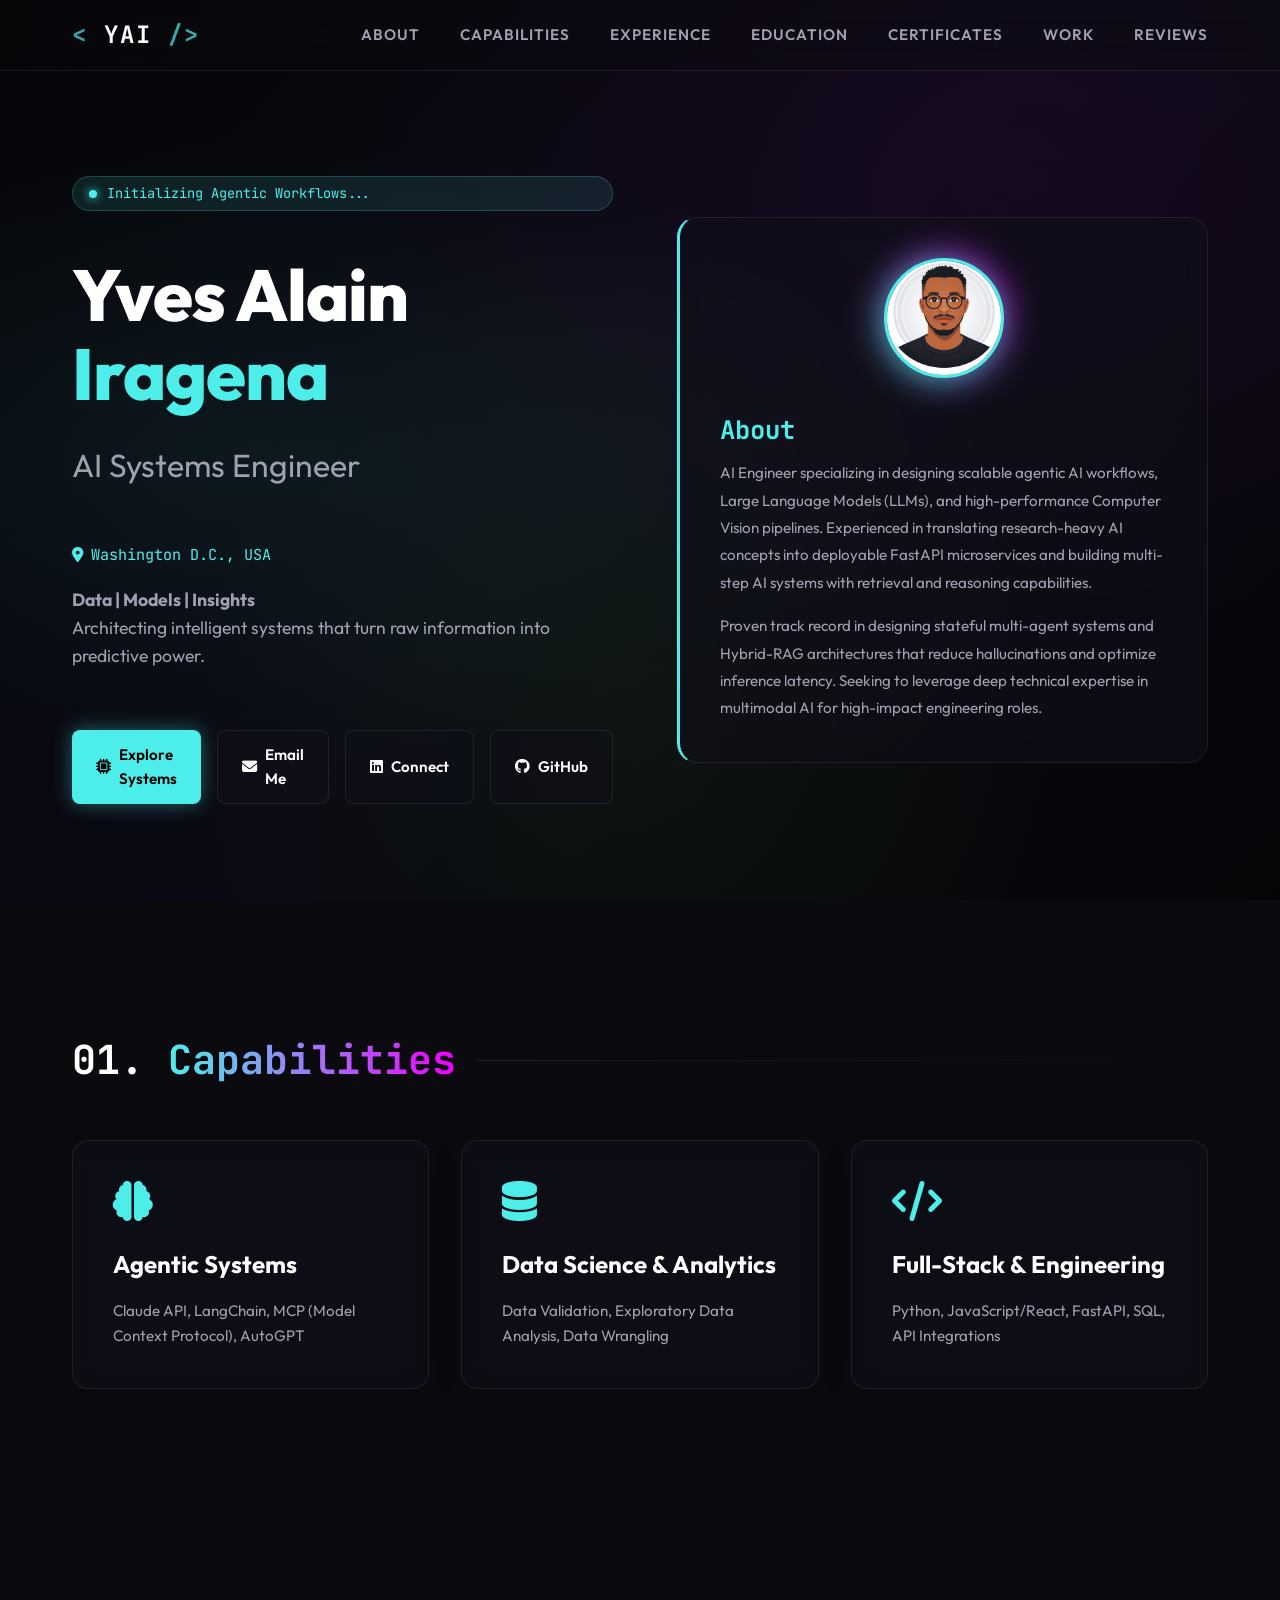
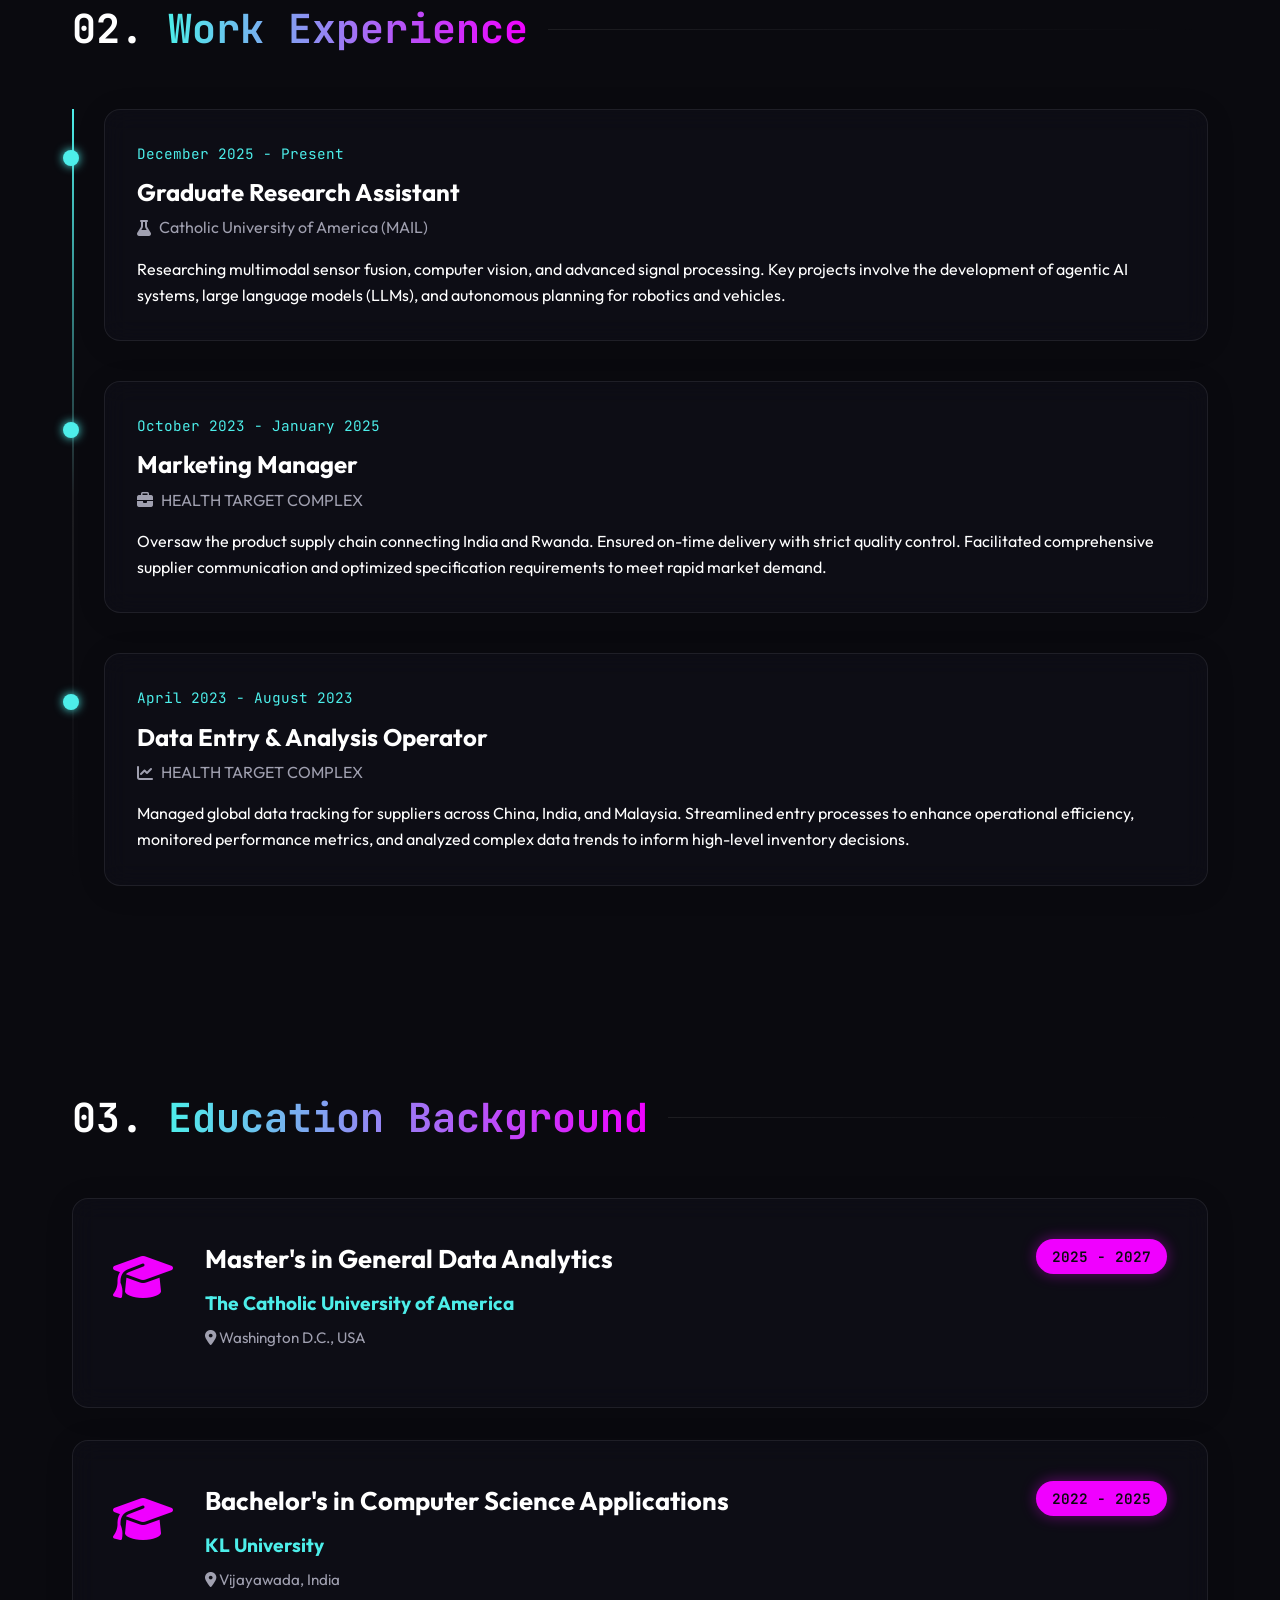
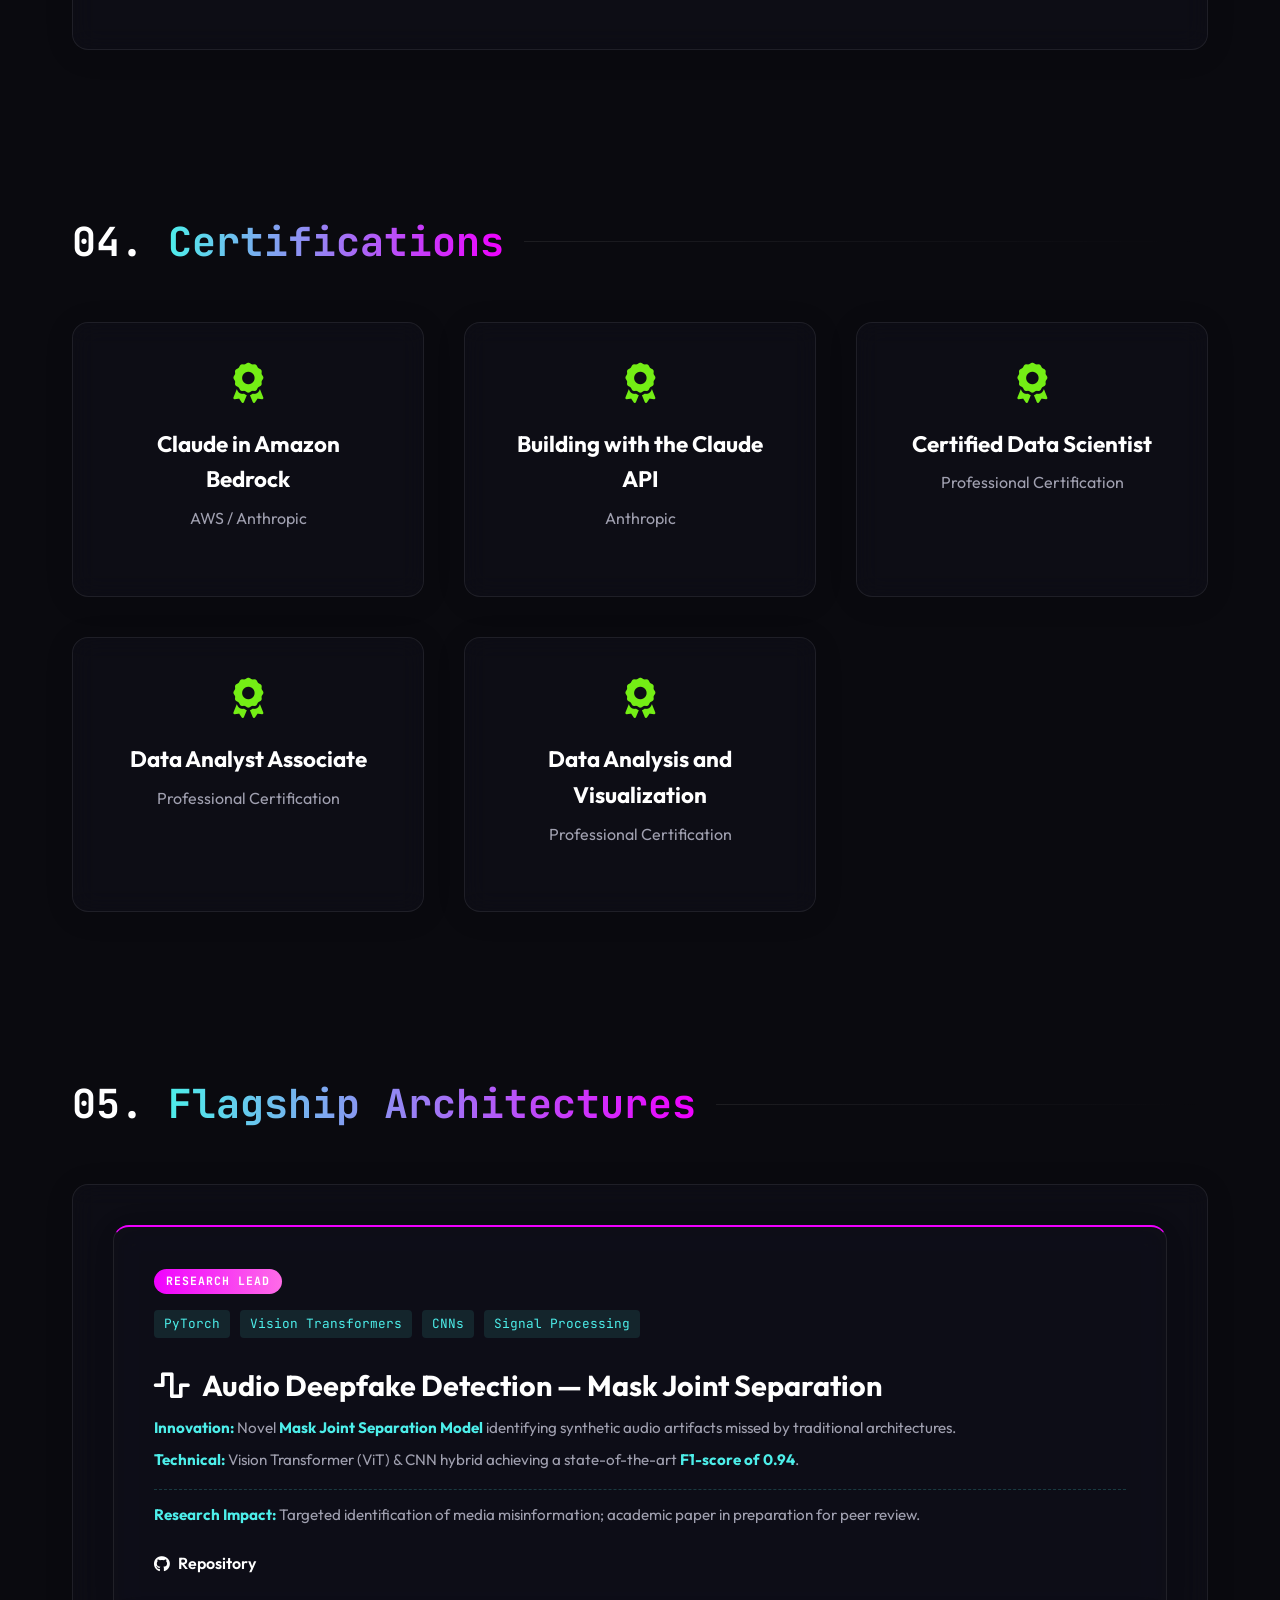
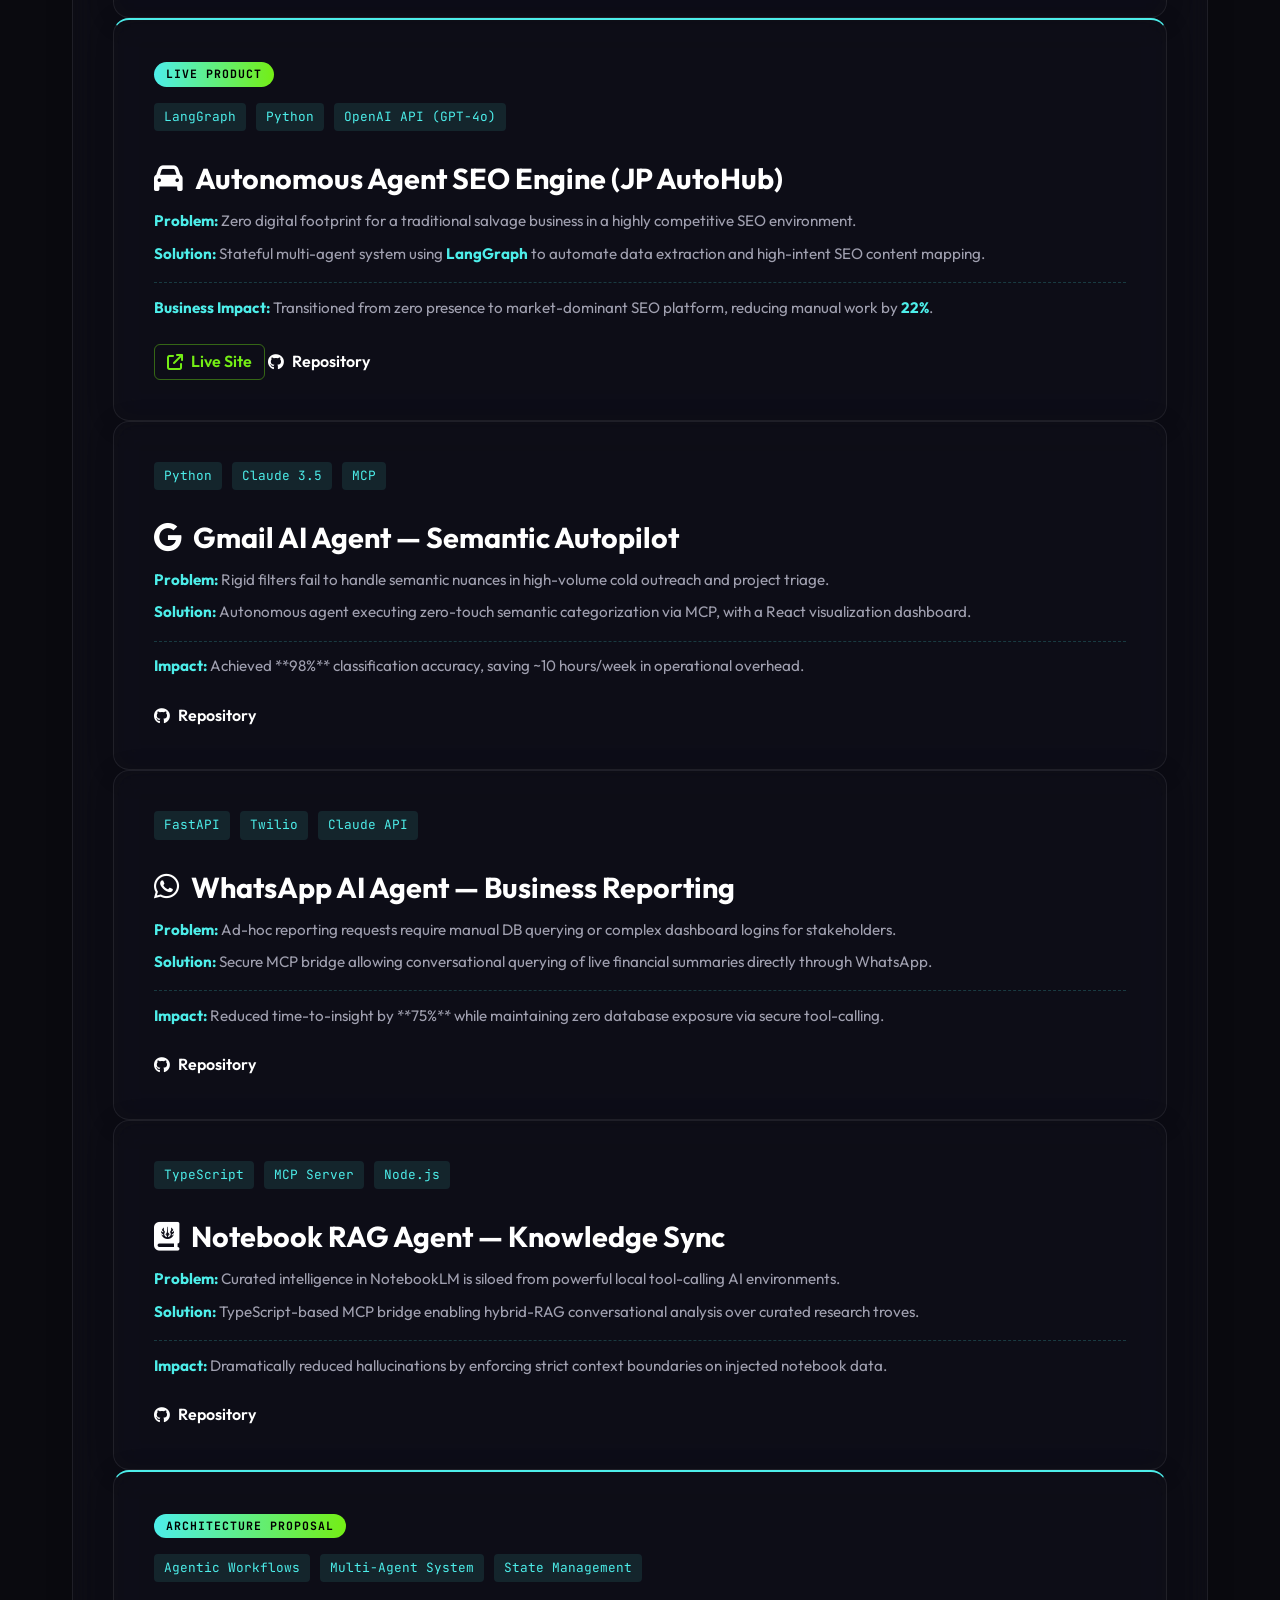
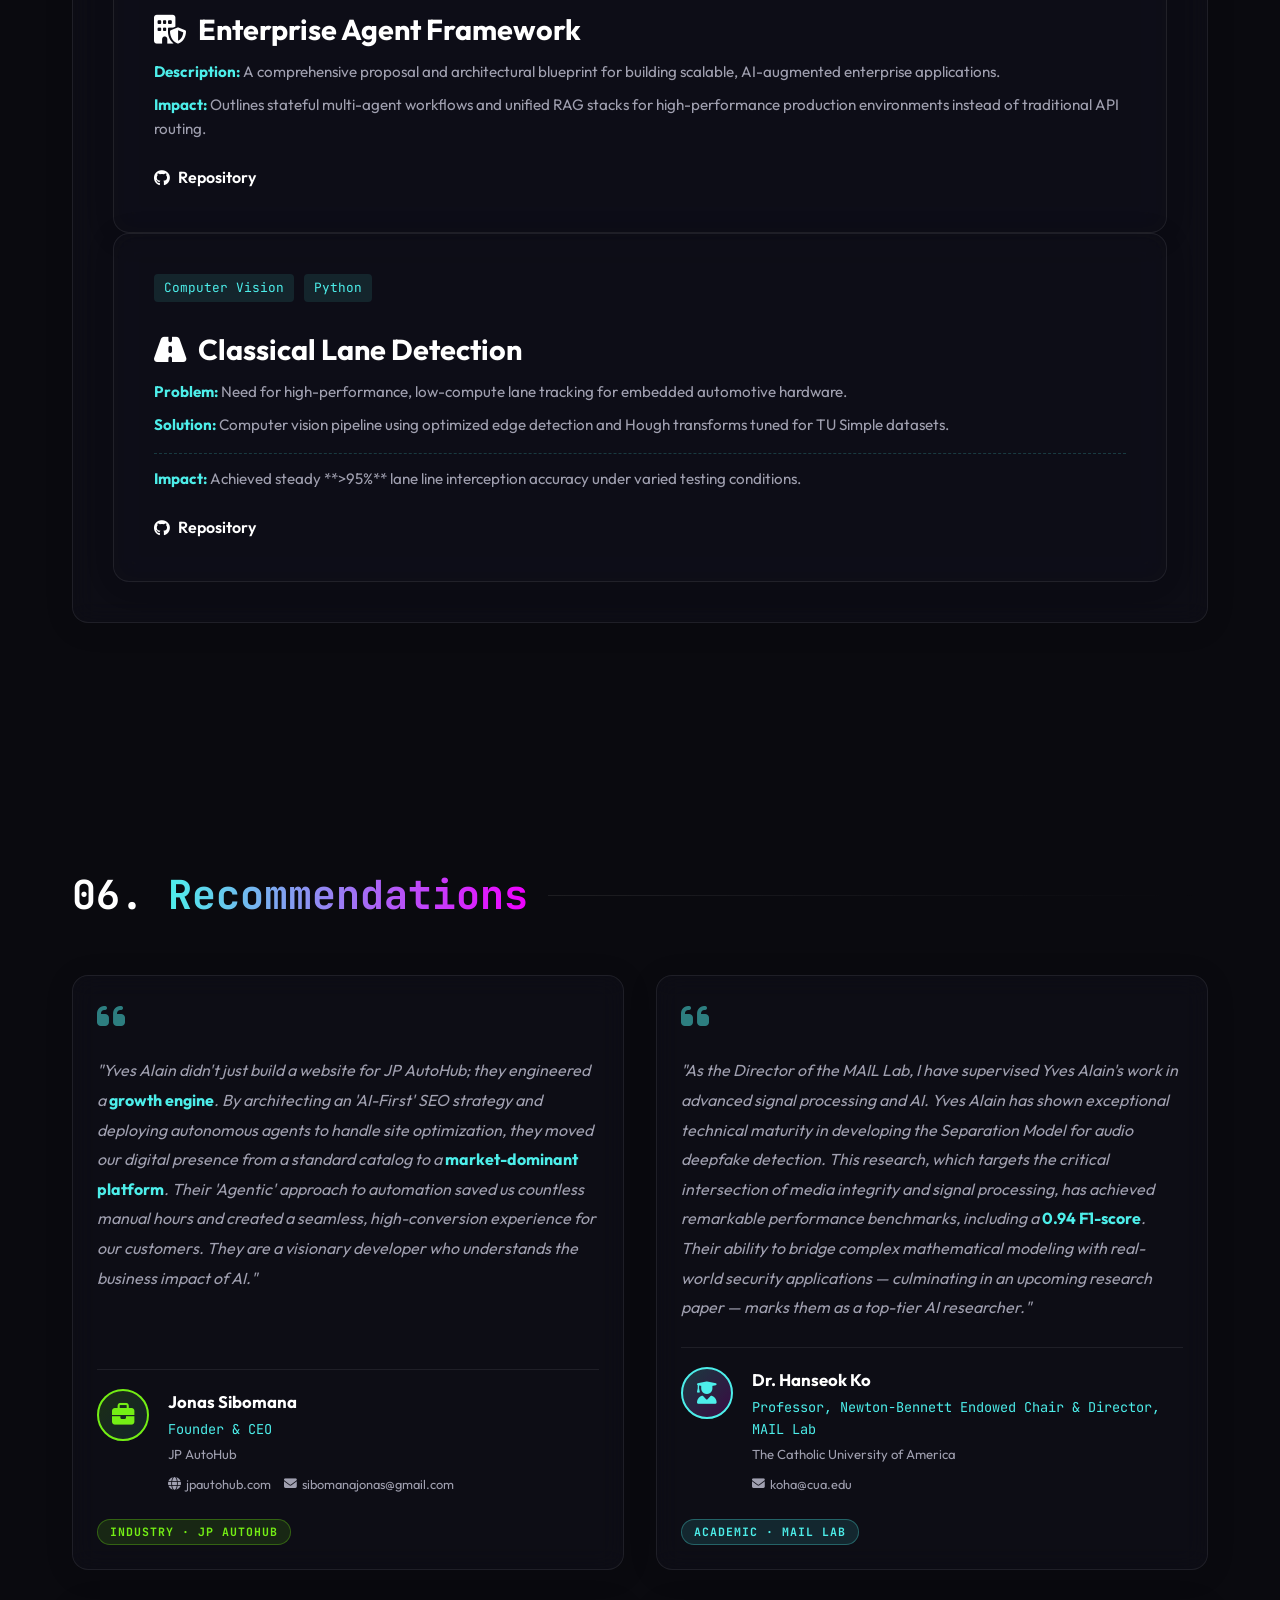
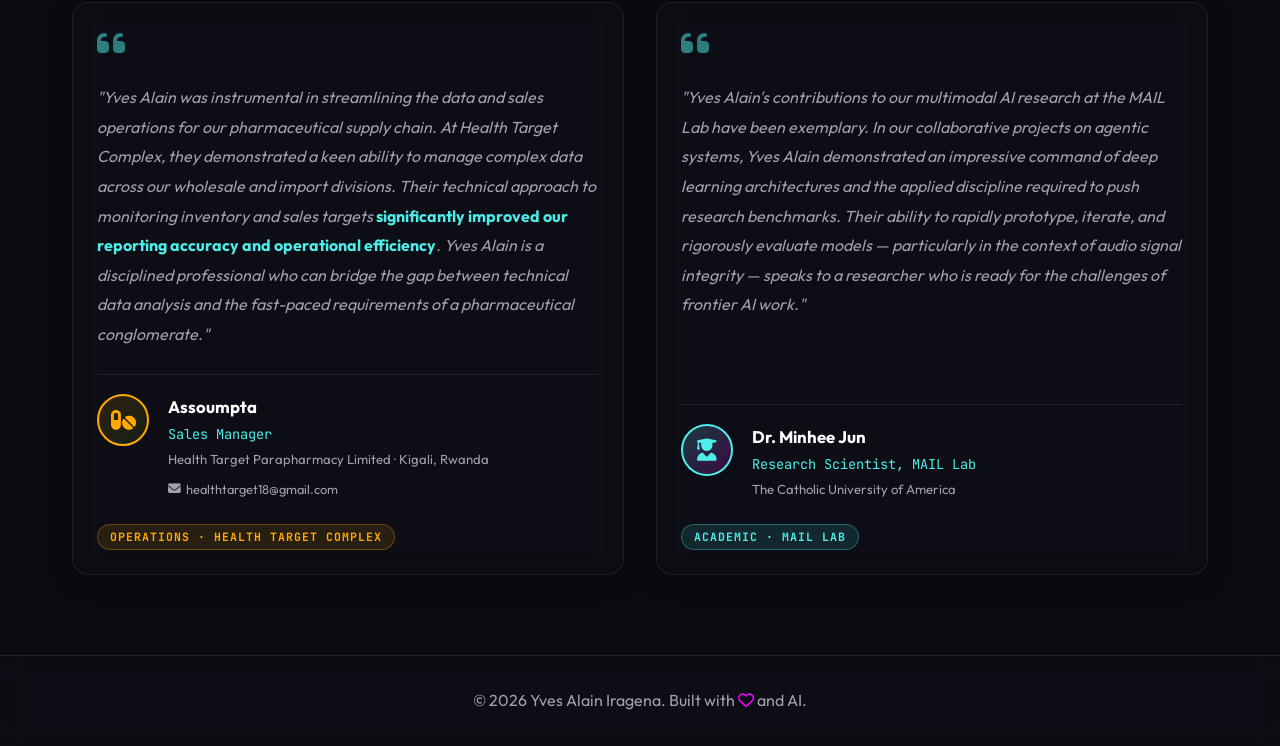
==== index.html @ 8cd3ca7f "fix: resolve recommendation height clip & update enterprise agent framework proposal" ====
<!DOCTYPE html>
<html lang="en">
<head>
    <meta charset="UTF-8">
    <meta name="viewport" content="width=device-width, initial-scale=1.0">
    <meta name="description" content="Yves Alain Iragena - AI Engineer building Agentic AI workflows.">
    <title>Yves Alain Iragena | Agentic AI Engineer</title>
    
    <!-- Performance / Preload -->
    <link rel="preload" href="style.css" as="style">
    
    <!-- Google Fonts -->
    <link rel="preconnect" href="https://fonts.googleapis.com">
    <link rel="preconnect" href="https://fonts.gstatic.com" crossorigin>
    <link href="https://fonts.googleapis.com/css2?family=Outfit:wght@300;400;600;800&family=JetBrains+Mono:wght@400;700&display=swap" rel="stylesheet" />
    
    <!-- Font Awesome -->
    <link rel="preload" href="https://cdnjs.cloudflare.com/ajax/libs/font-awesome/6.4.0/css/all.min.css" as="style" onload="this.onload=null;this.rel='stylesheet'">
    <noscript><link rel="stylesheet" href="https://cdnjs.cloudflare.com/ajax/libs/font-awesome/6.4.0/css/all.min.css"></noscript>
    <link rel="stylesheet" href="https://cdnjs.cloudflare.com/ajax/libs/font-awesome/6.4.0/css/all.min.css">
    
    <link rel="stylesheet" href="style.css">
</head>
<body>

    <!-- Navigation -->
    <nav class="glass-nav">
        <div class="nav-content">
            <div class="logo">
                <span class="logo-tag">&lt;</span>
                <span class="logo-text">YAI</span>
                <span class="logo-tag">/&gt;</span>
            </div>
            <ul class="nav-links">
                <li><a href="#about">About</a></li>
                <li><a href="#skills">Capabilities</a></li>
                <li><a href="#experience">Experience</a></li>
                <li><a href="#education">Education</a></li>
                <li><a href="#certificates">Certificates</a></li>
                <li><a href="#projects">Work</a></li>
                <li><a href="#recommendations">Reviews</a></li>
            </ul>
        </div>
    </nav>

    <!-- Main ContentWrapper -->
    <main class="content-wrapper">
        
        <!-- Hero Section (Two-Column Layout) -->
        <section class="hero" id="home">
            <!-- LEFT: Identity + CTAs -->
            <div class="hero-content">
                <div class="status-badge">
                    <span class="pulse"></span>
                    Initializing Agentic Workflows...
                </div>

                <h1 class="hero-title">Yves Alain <span>Iragena</span></h1>
                <h2 class="hero-subtitle">AI Systems Engineer</h2>
                <span class="profile-location"><i class="fa-solid fa-location-dot"></i> Washington D.C., USA</span>

                <p class="hero-description">
                    <strong>Data | Models | Insights</strong><br>
                    Architecting intelligent systems that turn raw information into predictive power.
                </p>
                <div class="cta-group">
                    <a href="#projects" class="btn primary-btn" aria-label="Explore Projects">
                        <i class="fa-solid fa-microchip"></i> Explore Systems
                    </a>
                    <a href="mailto:yvesalainiragena@gmail.com" class="btn secondary-btn" aria-label="Email Me">
                        <i class="fa-solid fa-envelope"></i> Email Me
                    </a>
                    <a href="https://www.linkedin.com/in/yves-alain-iragena-91b44b391" target="_blank" class="btn secondary-btn" aria-label="LinkedIn Profile">
                        <i class="fa-brands fa-linkedin"></i> Connect
                    </a>
                    <a href="https://github.com/Alan-911" target="_blank" class="btn secondary-btn" aria-label="GitHub Profile">
                        <i class="fa-brands fa-github"></i> GitHub
                    </a>
                </div>
            </div>

            <!-- RIGHT: Avatar + About Bio -->
            <div class="hero-right" id="about">
                <div class="avatar-container">
                    <img src="avatar.png" alt="Yves Alain Iragena" class="profile-avatar">
                    <div class="avatar-glow"></div>
                </div>

                <div class="hero-about">
                    <h3 class="hero-about-title">About</h3>
                    <p>
                        AI Engineer specializing in designing scalable agentic AI workflows, Large Language Models (LLMs), and high-performance Computer Vision pipelines. Experienced in translating research-heavy AI concepts into deployable FastAPI microservices and building multi-step AI systems with retrieval and reasoning capabilities.
                    </p>
                    <p>
                        Proven track record in designing stateful multi-agent systems and Hybrid-RAG architectures that reduce hallucinations and optimize inference latency. Seeking to leverage deep technical expertise in multimodal AI for high-impact engineering roles.
                    </p>
                </div>
            </div>
        </section>

        <!-- Core Tech Stack -->
        <section class="skills-section" id="skills">
            <div class="section-header">
                <h2>01. <span class="gradient-text">Capabilities</span></h2>
                <div class="header-line"></div>
            </div>
            
            <div class="skills-grid">
                <div class="skill-card glass-panel">
                    <i class="fa-solid fa-brain"></i>
                    <h3>Agentic Systems</h3>
                    <p>Claude API, LangChain, MCP (Model Context Protocol), AutoGPT</p>
                </div>
                <div class="skill-card glass-panel">
                    <i class="fa-solid fa-database"></i>
                    <h3>Data Science & Analytics</h3>
                    <p>Data Validation, Exploratory Data Analysis, Data Wrangling</p>
                </div>
                <div class="skill-card glass-panel">
                    <i class="fa-solid fa-code"></i>
                    <h3>Full-Stack & Engineering</h3>
                    <p>Python, JavaScript/React, FastAPI, SQL, API Integrations</p>
                </div>
            </div>
        </section>

        <!-- Experience Section -->
        <section class="experience-section" id="experience">
            <div class="section-header">
                <h2>02. <span class="gradient-text">Work Experience</span></h2>
                <div class="header-line"></div>
            </div>
            
            <div class="timeline">
                <div class="timeline-item glass-panel">
                    <div class="timeline-dot"></div>
                    <div class="timeline-date">December 2025 - Present</div>
                    <h3 class="timeline-title">Graduate Research Assistant</h3>
                    <h4 class="timeline-company"><i class="fa-solid fa-flask"></i> Catholic University of America (MAIL)</h4>
                    <p>Researching multimodal sensor fusion, computer vision, and advanced signal processing. Key projects involve the development of agentic AI systems, large language models (LLMs), and autonomous planning for robotics and vehicles.</p>
                </div>
                <div class="timeline-item glass-panel">
                    <div class="timeline-dot"></div>
                    <div class="timeline-date">October 2023 - January 2025</div>
                    <h3 class="timeline-title">Marketing Manager</h3>
                    <h4 class="timeline-company"><i class="fa-solid fa-briefcase"></i> HEALTH TARGET COMPLEX</h4>
                    <p>Oversaw the product supply chain connecting India and Rwanda. Ensured on-time delivery with strict quality control. Facilitated comprehensive supplier communication and optimized specification requirements to meet rapid market demand.</p>
                </div>
                <div class="timeline-item glass-panel">
                    <div class="timeline-dot"></div>
                    <div class="timeline-date">April 2023 - August 2023</div>
                    <h3 class="timeline-title">Data Entry & Analysis Operator</h3>
                    <h4 class="timeline-company"><i class="fa-solid fa-chart-line"></i> HEALTH TARGET COMPLEX</h4>
                    <p>Managed global data tracking for suppliers across China, India, and Malaysia. Streamlined entry processes to enhance operational efficiency, monitored performance metrics, and analyzed complex data trends to inform high-level inventory decisions.</p>
                </div>
            </div>
        </section>

        <!-- Education Section -->
        <section class="education-section" id="education">
            <div class="section-header">
                <h2>03. <span class="gradient-text">Education Background</span></h2>
                <div class="header-line"></div>
            </div>

            <div class="education-card glass-panel" style="margin-bottom: 2rem;">
                <div class="edu-icon"><i class="fa-solid fa-graduation-cap"></i></div>
                <div class="edu-details">
                    <h3 class="edu-degree">Master's in General Data Analytics</h3>
                    <h4 class="edu-university">The Catholic University of America</h4>
                    <p class="edu-location"><i class="fa-solid fa-location-dot"></i> Washington D.C., USA</p>
                </div>
                <div class="edu-year">2025 - 2027</div>
            </div>

            <div class="education-card glass-panel">
                <div class="edu-icon"><i class="fa-solid fa-graduation-cap"></i></div>
                <div class="edu-details">
                    <h3 class="edu-degree">Bachelor's in Computer Science Applications</h3>
                    <h4 class="edu-university">KL University</h4>
                    <p class="edu-location"><i class="fa-solid fa-location-dot"></i> Vijayawada, India</p>
                </div>
                <div class="edu-year">2022 - 2025</div>
            </div>
        </section>

        <!-- Certificates Section -->
        <section class="certificates-section" id="certificates">
            <div class="section-header">
                <h2>04. <span class="gradient-text">Certifications</span></h2>
                <div class="header-line"></div>
            </div>

            <div class="certificates-grid">
                <div class="cert-card glass-panel">
                    <i class="fa-solid fa-award cert-icon"></i>
                    <h3 class="cert-title">Claude in Amazon Bedrock</h3>
                    <p class="cert-issuer">AWS / Anthropic</p>
                </div>
                <div class="cert-card glass-panel">
                    <i class="fa-solid fa-award cert-icon"></i>
                    <h3 class="cert-title">Building with the Claude API</h3>
                    <p class="cert-issuer">Anthropic</p>
                </div>
                <div class="cert-card glass-panel">
                    <i class="fa-solid fa-award cert-icon"></i>
                    <h3 class="cert-title">Certified Data Scientist</h3>
                    <p class="cert-issuer">Professional Certification</p>
                </div>
                <div class="cert-card glass-panel">
                    <i class="fa-solid fa-award cert-icon"></i>
                    <h3 class="cert-title">Data Analyst Associate</h3>
                    <p class="cert-issuer">Professional Certification</p>
                </div>
                <div class="cert-card glass-panel">
                    <i class="fa-solid fa-award cert-icon"></i>
                    <h3 class="cert-title">Data Analysis and Visualization</h3>
                    <p class="cert-issuer">Professional Certification</p>
                </div>
            </div>
        </section>

        <!-- Projects Section -->
        <section class="projects-section" id="projects">
            <div class="section-header">
                <h2>05. <span class="gradient-text">Flagship Architectures</span></h2>
                <div class="header-line"></div>
            </div>

            <div class="projects-grid">
                
                <!-- Project 1 -->
                <div class="project-card glass-panel">
                <!-- Project 1: Audio Deepfake Detection (Flagship Research) -->
                <div class="project-card glass-panel project-card--research">
                    <div class="project-badge project-badge--research">Research Lead</div>
                    <div class="project-tech-tags">
                        <span>PyTorch</span>
                        <span>Vision Transformers</span>
                        <span>CNNs</span>
                        <span>Signal Processing</span>
                    </div>
                    <h3 class="project-title"><i class="fa-solid fa-wave-square"></i> Audio Deepfake Detection — Mask Joint Separation</h3>
                    <div class="project-business-case">
                        <p><strong>Innovation:</strong> Novel <strong>Mask Joint Separation Model</strong> identifying synthetic audio artifacts missed by traditional architectures.</p>
                        <p><strong>Technical:</strong> Vision Transformer (ViT) & CNN hybrid achieving a state-of-the-art <strong>F1-score of 0.94</strong>.</p>
                        <p class="project-impact"><strong>Research Impact:</strong> Targeted identification of media misinformation; academic paper in preparation for peer review.</p>
                    </div>
                    <div class="project-links">
                        <a href="https://github.com/Alan-911/Audio-Deepfake-Detection" target="_blank" class="project-link" aria-label="View Audio Deepfake Detection GitHub"><i class="fa-brands fa-github"></i> Repository</a>
                    </div>
                </div>

                <!-- Project 2: JP AutoHub SEO Engine (Flagship Agent) -->
                <div class="project-card glass-panel project-card--featured">
                    <div class="project-badge">Live Product</div>
                    <div class="project-tech-tags">
                        <span>LangGraph</span>
                        <span>Python</span>
                        <span>OpenAI API (GPT-4o)</span>
                    </div>
                    <h3 class="project-title"><i class="fa-solid fa-car"></i> Autonomous Agent SEO Engine (JP AutoHub)</h3>
                    <div class="project-business-case">
                        <p><strong>Problem:</strong> Zero digital footprint for a traditional salvage business in a highly competitive SEO environment.</p>
                        <p><strong>Solution:</strong> Stateful multi-agent system using <strong>LangGraph</strong> to automate data extraction and high-intent SEO content mapping.</p>
                        <p class="project-impact"><strong>Business Impact:</strong> Transitioned from zero presence to market-dominant SEO platform, reducing manual work by <strong>22%</strong>.</p>
                    </div>
                    <div class="project-links">
                        <a href="https://jpautohub.com" target="_blank" class="project-link project-link--live" aria-label="View JP AutoHub Live Site"><i class="fa-solid fa-arrow-up-right-from-square"></i> Live Site</a>
                        <a href="https://github.com/Alan-911/JP-autohub-project" target="_blank" class="project-link" aria-label="View JP AutoHub Repository"><i class="fa-brands fa-github"></i> Repository</a>
                    </div>
                </div>

                <!-- Project 3: Gmail AI Agent -->
                <div class="project-card glass-panel">
                    <div class="project-tech-tags">
                        <span>Python</span>
                        <span>Claude 3.5</span>
                        <span>MCP</span>
                    </div>
                    <h3 class="project-title"><i class="fa-brands fa-google"></i> Gmail AI Agent — Semantic Autopilot</h3>
                    <div class="project-business-case">
                        <p><strong>Problem:</strong> Rigid filters fail to handle semantic nuances in high-volume cold outreach and project triage.</p>
                        <p><strong>Solution:</strong> Autonomous agent executing zero-touch semantic categorization via MCP, with a React visualization dashboard.</p>
                        <p class="project-impact"><strong>Impact:</strong> Achieved **98%** classification accuracy, saving ~10 hours/week in operational overhead.</p>
                    </div>
                    <div class="project-links">
                        <a href="https://github.com/Alan-911/gmail-ai-agent" target="_blank" class="project-link" aria-label="View Gmail AI Agent"><i class="fa-brands fa-github"></i> Repository</a>
                    </div>
                </div>

                <!-- Project 4: WhatsApp AI Agent -->
                <div class="project-card glass-panel">
                    <div class="project-tech-tags">
                        <span>FastAPI</span>
                        <span>Twilio</span>
                        <span>Claude API</span>
                    </div>
                    <h3 class="project-title"><i class="fa-brands fa-whatsapp"></i> WhatsApp AI Agent — Business Reporting</h3>
                    <div class="project-business-case">
                        <p><strong>Problem:</strong> Ad-hoc reporting requests require manual DB querying or complex dashboard logins for stakeholders.</p>
                        <p><strong>Solution:</strong> Secure MCP bridge allowing conversational querying of live financial summaries directly through WhatsApp.</p>
                        <p class="project-impact"><strong>Impact:</strong> Reduced time-to-insight by **75%** while maintaining zero database exposure via secure tool-calling.</p>
                    </div>
                    <div class="project-links">
                        <a href="https://github.com/Alan-911/whatsapp-ai-agent" target="_blank" class="project-link" aria-label="View WhatsApp AI Agent"><i class="fa-brands fa-github"></i> Repository</a>
                    </div>
                </div>

                <!-- Project 5: Notebook RAG Agent -->
                <div class="project-card glass-panel">
                    <div class="project-tech-tags">
                        <span>TypeScript</span>
                        <span>MCP Server</span>
                        <span>Node.js</span>
                    </div>
                    <h3 class="project-title"><i class="fa-solid fa-book-journal-whills"></i> Notebook RAG Agent — Knowledge Sync</h3>
                    <div class="project-business-case">
                        <p><strong>Problem:</strong> Curated intelligence in NotebookLM is siloed from powerful local tool-calling AI environments.</p>
                        <p><strong>Solution:</strong> TypeScript-based MCP bridge enabling hybrid-RAG conversational analysis over curated research troves.</p>
                        <p class="project-impact"><strong>Impact:</strong> Dramatically reduced hallucinations by enforcing strict context boundaries on injected notebook data.</p>
                    </div>
                    <div class="project-links">
                        <a href="https://github.com/Alan-911/notebook-rag-agent" target="_blank" class="project-link" aria-label="View Notebook RAG Agent"><i class="fa-brands fa-github"></i> Repository</a>
                    </div>
                </div>

                <!-- Project 6: Enterprise Agent Framework (EAF) -->
                <div class="project-card glass-panel project-card--featured">
                    <div class="project-badge">Architecture Proposal</div>
                    <div class="project-tech-tags">
                        <span>Agentic Workflows</span>
                        <span>Multi-Agent System</span>
                        <span>State Management</span>
                    </div>
                    <h3 class="project-title"><i class="fa-solid fa-building-shield"></i> Enterprise Agent Framework</h3>
                    <div class="project-business-case">
                        <p><strong>Description:</strong> A comprehensive proposal and architectural blueprint for building scalable, AI-augmented enterprise applications.</p>
                        <p><strong>Impact:</strong> Outlines stateful multi-agent workflows and unified RAG stacks for high-performance production environments instead of traditional API routing.</p>
                    </div>
                    <div class="project-links">
                        <a href="https://github.com/Alan-911/enterprise-agent-framework" target="_blank" class="project-link" aria-label="View EAF Framework GitHub"><i class="fa-brands fa-github"></i> Repository</a>
                    </div>
                </div>

                <!-- Project 7: Classical Lane Detection -->
                <div class="project-card glass-panel">
                    <div class="project-tech-tags">
                        <span>Computer Vision</span>
                        <span>Python</span>
                    </div>
                    <h3 class="project-title"><i class="fa-solid fa-road"></i> Classical Lane Detection</h3>
                    <div class="project-business-case">
                        <p><strong>Problem:</strong> Need for high-performance, low-compute lane tracking for embedded automotive hardware.</p>
                        <p><strong>Solution:</strong> Computer vision pipeline using optimized edge detection and Hough transforms tuned for TU Simple datasets.</p>
                        <p class="project-impact"><strong>Impact:</strong> Achieved steady **>95%** lane line interception accuracy under varied testing conditions.</p>
                    </div>
                    <div class="project-links">
                        <a href="https://github.com/Alan-911/lane-detection" target="_blank" class="project-link" aria-label="View Lane Detection Source"><i class="fa-brands fa-github"></i> Repository</a>
                    </div>
                </div>

            </div>
        </section>

        <!-- Recommendations Section -->
        <section class="recommendations-section" id="recommendations">
            <div class="section-header">
                <h2>06. <span class="gradient-text">Recommendations</span></h2>
                <div class="header-line"></div>
            </div>

            <div class="recommendations-grid">

                <!-- Rec 1: Jonas Sibomana -->
                <div class="rec-card glass-panel">
                    <div class="rec-quote-icon"><i class="fa-solid fa-quote-left"></i></div>
                    <p class="rec-body">
                        "Yves Alain didn't just build a website for JP AutoHub; they engineered a <strong>growth engine</strong>. By architecting an 'AI-First' SEO strategy and deploying autonomous agents to handle site optimization, they moved our digital presence from a standard catalog to a <strong>market-dominant platform</strong>. Their 'Agentic' approach to automation saved us countless manual hours and created a seamless, high-conversion experience for our customers. They are a visionary developer who understands the business impact of AI."
                    </p>
                    <div class="rec-meta">
                        <div class="rec-avatar-placeholder rec-avatar-placeholder--industry"><i class="fa-solid fa-briefcase"></i></div>
                        <div class="rec-info">
                            <span class="rec-name">Jonas Sibomana</span>
                            <span class="rec-title">Founder &amp; CEO</span>
                            <span class="rec-affiliation">JP AutoHub</span>
                            <div class="rec-links">
                                <a href="https://jpautohub.com" target="_blank" class="rec-link" aria-label="JP AutoHub Website"><i class="fa-solid fa-globe"></i> jpautohub.com</a>
                                <a href="mailto:sibomanajonas@gmail.com" class="rec-link" aria-label="Email Jonas"><i class="fa-solid fa-envelope"></i> sibomanajonas@gmail.com</a>
                            </div>
                        </div>
                    </div>
                    <div class="rec-tag rec-tag--industry">Industry · JP AutoHub</div>
                </div>

                <!-- Rec 2: Dr. Hanseok Ko -->
                <div class="rec-card glass-panel">
                    <div class="rec-quote-icon"><i class="fa-solid fa-quote-left"></i></div>
                    <p class="rec-body">
                        "As the Director of the MAIL Lab, I have supervised Yves Alain's work in advanced signal processing and AI. Yves Alain has shown exceptional technical maturity in developing the Separation Model for audio deepfake detection. This research, which targets the critical intersection of media integrity and signal processing, has achieved remarkable performance benchmarks, including a <strong>0.94 F1-score</strong>. Their ability to bridge complex mathematical modeling with real-world security applications — culminating in an upcoming research paper — marks them as a top-tier AI researcher."
                    </p>
                    <div class="rec-meta">
                        <div class="rec-avatar-placeholder"><i class="fa-solid fa-user-graduate"></i></div>
                        <div class="rec-info">
                            <span class="rec-name">Dr. Hanseok Ko</span>
                            <span class="rec-title">Professor, Newton-Bennett Endowed Chair &amp; Director, MAIL Lab</span>
                            <span class="rec-affiliation">The Catholic University of America</span>
                            <div class="rec-links">
                                <a href="mailto:koha@cua.edu" class="rec-link" aria-label="Email Dr. Ko"><i class="fa-solid fa-envelope"></i> koha@cua.edu</a>
                            </div>
                        </div>
                    </div>
                    <div class="rec-tag rec-tag--academic">Academic · MAIL Lab</div>
                </div>

                <!-- Rec 3: Assoumpta — Health Target -->
                <div class="rec-card glass-panel">
                    <div class="rec-quote-icon"><i class="fa-solid fa-quote-left"></i></div>
                    <p class="rec-body">
                        "Yves Alain was instrumental in streamlining the data and sales operations for our pharmaceutical supply chain. At Health Target Complex, they demonstrated a keen ability to manage complex data across our wholesale and import divisions. Their technical approach to monitoring inventory and sales targets <strong>significantly improved our reporting accuracy and operational efficiency</strong>. Yves Alain is a disciplined professional who can bridge the gap between technical data analysis and the fast-paced requirements of a pharmaceutical conglomerate."
                    </p>
                    <div class="rec-meta">
                        <div class="rec-avatar-placeholder rec-avatar-placeholder--ops"><i class="fa-solid fa-pills"></i></div>
                        <div class="rec-info">
                            <span class="rec-name">Assoumpta</span>
                            <span class="rec-title">Sales Manager</span>
                            <span class="rec-affiliation">Health Target Parapharmacy Limited · Kigali, Rwanda</span>
                            <div class="rec-links">
                                <a href="mailto:healthtarget18@gmail.com" class="rec-link" aria-label="Email Health Target"><i class="fa-solid fa-envelope"></i> healthtarget18@gmail.com</a>
                            </div>
                        </div>
                    </div>
                    <div class="rec-tag rec-tag--ops">Operations · Health Target Complex</div>
                </div>

                <!-- Rec 4: Dr. Minhee Jun -->
                <div class="rec-card glass-panel">
                    <div class="rec-quote-icon"><i class="fa-solid fa-quote-left"></i></div>
                    <p class="rec-body">
                        "Yves Alain's contributions to our multimodal AI research at the MAIL Lab have been exemplary. In our collaborative projects on agentic systems, Yves Alain demonstrated an impressive command of deep learning architectures and the applied discipline required to push research benchmarks. Their ability to rapidly prototype, iterate, and rigorously evaluate models — particularly in the context of audio signal integrity — speaks to a researcher who is ready for the challenges of frontier AI work."
                    </p>
                    <div class="rec-meta">
                        <div class="rec-avatar-placeholder"><i class="fa-solid fa-user-graduate"></i></div>
                        <div class="rec-info">
                            <span class="rec-name">Dr. Minhee Jun</span>
                            <span class="rec-title">Research Scientist, MAIL Lab</span>
                            <span class="rec-affiliation">The Catholic University of America</span>
                        </div>
                    </div>
                    <div class="rec-tag rec-tag--academic">Academic · MAIL Lab</div>
                </div>

            </div>
        </section>

    </main>

    <footer class="footer">
        <p>&copy; <span id="year"></span> Yves Alain Iragena. Built with <i class="fa-regular fa-heart"></i> and AI.</p>
    </footer>

    <!-- Native Performance Implementation -->
    <script src="script.js"></script>
</body>
</html>
---- style.css ----
/* CSS Variables */
:root {
    --bg-dark: #0a0a0f;
    --bg-glass: rgba(15, 15, 25, 0.6);
    --bg-glass-hover: rgba(30, 30, 50, 0.7);
    --glass-border: rgba(255, 255, 255, 0.08);
    
    --primary: #4deeea; /* Neon Cyan */
    --secondary: #74ee15; /* Neon Green / Matrix */
    --accent: #f000ff; /* Neon Purple */
    
    --text-primary: #ffffff;
    --text-secondary: #a0a0b0;
    
    --font-main: 'Outfit', sans-serif;
    --font-mono: 'JetBrains Mono', monospace;
}

/* Reset & Base Styles */
* {
    margin: 0;
    padding: 0;
    box-sizing: border-box;
    scroll-behavior: smooth;
}

html {
    scroll-behavior: smooth;
}

body {
    font-family: var(--font-main);
    background-color: var(--bg-dark);
    color: var(--text-primary);
    line-height: 1.6;
    overflow-x: hidden;
}

#particles-js {
    display: none;
}

body::before {
    content: '';
    position: fixed;
    top: 0;
    left: 0;
    width: 100vw;
    height: 100vh;
    z-index: -1;
    background:
        radial-gradient(ellipse at 20% 50%, rgba(77, 238, 234, 0.07) 0%, transparent 50%),
        radial-gradient(ellipse at 80% 20%, rgba(240, 0, 255, 0.06) 0%, transparent 50%),
        radial-gradient(ellipse at 50% 80%, rgba(116, 238, 21, 0.05) 0%, transparent 50%),
        linear-gradient(135deg, #050508 0%, #0a0a14 50%, #050508 100%);
    animation: bgShift 12s ease-in-out infinite alternate;
}

@keyframes bgShift {
    0%   { opacity: 1; }
    50%  { opacity: 0.85; }
    100% { opacity: 1; }
}

/* Utilities */
.glass-panel {
    background: var(--bg-glass);
    backdrop-filter: blur(12px);
    -webkit-backdrop-filter: blur(12px);
    border: 1px solid var(--glass-border);
    border-radius: 16px;
    box-shadow: 0 4px 30px rgba(0, 0, 0, 0.1);
    transition: all 0.4s ease;
}

.gradient-text {
    background: linear-gradient(90deg, var(--primary), var(--accent));
    -webkit-background-clip: text;
    background-clip: text;
    -webkit-text-fill-color: transparent;
    display: inline-block;
}

.content-wrapper {
    max-width: 1200px;
    margin: 0 auto;
    padding: 0 2rem;
    position: relative;
    z-index: 10;
}

/* Navigation */
.glass-nav {
    position: fixed;
    top: 0;
    width: 100%;
    z-index: 100;
    background: rgba(10, 10, 15, 0.4);
    backdrop-filter: blur(16px);
    border-bottom: 1px solid var(--glass-border);
    padding: 1rem 0;
}

.nav-content {
    max-width: 1200px;
    margin: 0 auto;
    padding: 0 2rem;
    display: flex;
    justify-content: space-between;
    align-items: center;
}

.logo {
    font-family: var(--font-mono);
    font-size: 1.5rem;
    font-weight: 700;
    letter-spacing: 2px;
}

.logo-tag {
    color: var(--primary);
    opacity: 0.7;
}

.logo-text {
    color: var(--text-primary);
}

.nav-links {
    display: flex;
    list-style: none;
    gap: 2.5rem;
}

.nav-links a {
    color: var(--text-secondary);
    text-decoration: none;
    font-size: 0.95rem;
    font-weight: 600;
    transition: color 0.3s ease;
    text-transform: uppercase;
    letter-spacing: 1px;
}

.nav-links a:hover,
.nav-links a.active {
    color: var(--primary);
}

/* Hero Section */
.hero {
    min-height: 100vh;
    display: grid;
    grid-template-columns: 1fr 1fr;
    align-items: center;
    gap: 4rem;
    padding-top: 5rem;
}

.hero-content {
    display: flex;
    flex-direction: column;
    gap: 1.2rem;
}

/* RIGHT column: avatar + about */
.hero-right {
    display: flex;
    flex-direction: column;
    align-items: center;
    gap: 2rem;
    background: var(--bg-glass);
    backdrop-filter: blur(12px);
    -webkit-backdrop-filter: blur(12px);
    border: 1px solid var(--glass-border);
    border-radius: 20px;
    padding: 2.5rem;
    border-left: 3px solid var(--primary);
}

.hero-about-title {
    font-size: 1.6rem;
    font-weight: 700;
    color: var(--primary);
    font-family: var(--font-mono);
    margin-bottom: 0.5rem;
    align-self: flex-start;
}

.hero-about {
    width: 100%;
}

.hero-about p {
    font-size: 0.95rem;
    color: var(--text-secondary);
    line-height: 1.8;
    margin-bottom: 1rem;
}

.hero-about p:last-child {
    margin-bottom: 0;
}

.status-badge {
    display: inline-flex;
    align-items: center;
    gap: 10px;
    background: rgba(77, 238, 234, 0.1);
    color: var(--primary);
    padding: 6px 16px;
    border-radius: 20px;
    font-family: var(--font-mono);
    font-size: 0.85rem;
    margin-bottom: 1.5rem;
    border: 1px solid rgba(77, 238, 234, 0.2);
}

.pulse {
    width: 8px;
    height: 8px;
    background-color: var(--primary);
    border-radius: 50%;
    box-shadow: 0 0 10px var(--primary);
    animation: pulse-anim 1.5s infinite;
}

@keyframes pulse-anim {
    0% { transform: scale(0.95); box-shadow: 0 0 0 0 rgba(77, 238, 234, 0.7); }
    70% { transform: scale(1); box-shadow: 0 0 0 10px rgba(77, 238, 234, 0); }
    100% { transform: scale(0.95); box-shadow: 0 0 0 0 rgba(77, 238, 234, 0); }
}

/* Profile Avatar Block */
.profile-block {
    display: flex;
    align-items: center;
    gap: 2rem;
    margin-bottom: 1.5rem;
}

.avatar-container {
    position: relative;
    width: 120px;
    height: 120px;
    flex-shrink: 0;
}

.profile-avatar {
    width: 100%;
    height: 100%;
    border-radius: 50%;
    object-fit: cover;
    border: 3px solid var(--primary);
    position: relative;
    z-index: 2;
    box-shadow: 0 0 20px rgba(77, 238, 234, 0.3);
}

.avatar-glow {
    position: absolute;
    top: -10px;
    left: -10px;
    right: -10px;
    bottom: -10px;
    border-radius: 50%;
    background: linear-gradient(45deg, var(--primary), var(--accent));
    z-index: 1;
    filter: blur(15px);
    opacity: 0.5;
    animation: pulse-avatar 3s infinite alternate;
}

@keyframes pulse-avatar {
    0% { opacity: 0.3; transform: scale(1); }
    100% { opacity: 0.6; transform: scale(1.05); }
}

.profile-info {
    display: flex;
    flex-direction: column;
}

.profile-location {
    color: var(--primary);
    font-size: 0.95rem;
    font-family: var(--font-mono);
    display: flex;
    align-items: center;
    gap: 8px;
    margin-top: 0.5rem;
}

.hero-title {
    font-size: 4.5rem;
    font-weight: 800;
    line-height: 1.1;
    margin-bottom: 0.5rem;
    letter-spacing: -1px;
}

.hero-title span {
    color: var(--primary);
}

.hero-subtitle {
    font-size: 2rem;
    color: var(--text-secondary);
    font-weight: 400;
    margin-bottom: 1.5rem;
}

.hero-description {
    font-size: 1.1rem;
    color: var(--text-secondary);
    margin-bottom: 2.5rem;
    max-width: 550px;
}

.cta-group {
    display: flex;
    gap: 1rem;
}

.btn {
    display: inline-flex;
    align-items: center;
    gap: 8px;
    padding: 12px 24px;
    border-radius: 8px;
    font-weight: 600;
    text-decoration: none;
    transition: all 0.3s ease;
    font-size: 0.95rem;
}

.primary-btn {
    background: var(--primary);
    color: #000;
    box-shadow: 0 0 20px rgba(77, 238, 234, 0.4);
}

.primary-btn:hover {
    transform: translateY(-2px);
    box-shadow: 0 0 30px rgba(77, 238, 234, 0.6);
}

.secondary-btn {
    background: var(--bg-glass);
    color: var(--text-primary);
    border: 1px solid var(--glass-border);
}

.secondary-btn:hover {
    background: rgba(255, 255, 255, 0.1);
    transform: translateY(-2px);
}

/* Sections Base */
.section-header {
    display: flex;
    align-items: center;
    gap: 20px;
    margin-bottom: 3rem;
}

.section-header h2 {
    font-size: 2.5rem;
    font-weight: 700;
    font-family: var(--font-mono);
}

.header-line {
    flex: 1;
    height: 1px;
    background: linear-gradient(90deg, var(--glass-border), transparent);
}

/* Bio Section */
.bio-section {
    padding: 6rem 0 2rem;
}

.bio-content {
    padding: 3rem;
    position: relative;
    border-left: 4px solid var(--primary);
}

.bio-quote-icon {
    position: absolute;
    top: -20px;
    left: 40px;
    font-size: 3rem;
    color: var(--primary);
    background: var(--bg-dark);
    padding: 0 10px;
    opacity: 0.8;
}

.bio-content p {
    font-size: 1.15rem;
    line-height: 1.8;
    color: var(--text-secondary);
    margin-bottom: 1.5rem;
}

.bio-content p:last-child {
    margin-bottom: 0;
}

/* Skills/Capabilities Section */
.skills-section {
    padding: 8rem 0;
}

.skills-grid {
    display: grid;
    grid-template-columns: repeat(auto-fit, minmax(300px, 1fr));
    gap: 2rem;
}

.skill-card {
    padding: 2.5rem;
}

.skill-card:hover {
    transform: translateY(-10px);
    border-color: rgba(77, 238, 234, 0.3);
    box-shadow: 0 10px 40px rgba(77, 238, 234, 0.1);
}

.skill-card i {
    font-size: 2.5rem;
    color: var(--primary);
    margin-bottom: 1.5rem;
}

.skill-card h3 {
    font-size: 1.5rem;
    margin-bottom: 1rem;
}

.skill-card p {
    color: var(--text-secondary);
    font-size: 0.95rem;
}

/* Projects Section */
.projects-section {
    padding: 5rem 0 10rem;
}

.projects-grid {
    display: grid;
    grid-template-columns: repeat(auto-fit, minmax(450px, 1fr));
    gap: 2.5rem;
}

.project-card {
    padding: 2.5rem;
    position: relative;
    overflow: hidden;
}

.project-card::before {
    content: '';
    position: absolute;
    top: 0;
    left: 0;
    width: 2px;
    height: 0;
    background: var(--primary);
    transition: height 0.4s ease;
}

.project-card:hover {
    transform: translateY(-5px);
    background: var(--bg-glass-hover);
}

.project-card:hover::before {
    height: 100%;
}

.project-tech-tags {
    display: flex;
    flex-wrap: wrap;
    gap: 10px;
    margin-bottom: 1.5rem;
    font-family: var(--font-mono);
    font-size: 0.8rem;
}

.project-tech-tags span {
    color: var(--primary);
    background: rgba(77, 238, 234, 0.1);
    padding: 4px 10px;
    border-radius: 4px;
}

.project-title {
    font-size: 1.8rem;
    margin-bottom: 0.5rem;
    display: flex;
    align-items: center;
    gap: 12px;
}

/* Project Badge (e.g. "Live Product", "Research") */
.project-badge {
    display: inline-block;
    background: linear-gradient(90deg, var(--primary), var(--secondary));
    color: #000;
    font-size: 0.72rem;
    font-weight: 700;
    font-family: var(--font-mono);
    padding: 3px 12px;
    border-radius: 20px;
    margin-bottom: 1rem;
    letter-spacing: 1px;
    text-transform: uppercase;
}

.project-badge--research {
    background: linear-gradient(90deg, var(--accent), #ff6be8);
    color: #fff;
}

/* Featured card: cyan top border accent */
.project-card--featured {
    border-top: 2px solid var(--primary);
}

/* Research card: purple top border accent */
.project-card--research {
    border-top: 2px solid var(--accent);
}

/* Role & status line */
.project-role {
    font-size: 0.88rem;
    color: var(--text-secondary);
    margin-bottom: 1rem;
    font-family: var(--font-mono);
}

.project-status {
    color: var(--secondary);
    font-weight: 600;
}

/* Live site link style */
.project-link--live {
    color: var(--secondary) !important;
    border: 1px solid rgba(116, 238, 21, 0.4);
    padding: 4px 12px;
    border-radius: 6px;
}

.project-link--live:hover {
    background: rgba(116, 238, 21, 0.1);
    color: var(--secondary) !important;
}

.project-business-case {
    font-size: 0.95rem;
    color: var(--text-secondary);
    margin-bottom: 1.5rem;
    flex-grow: 1;
}

.project-business-case p {
    margin-bottom: 0.5rem;
}

.project-business-case strong {
    color: var(--primary);
}

.project-impact {
    margin-top: 1rem;
    padding-top: 0.8rem;
    border-top: 1px dashed rgba(77, 238, 234, 0.2);
}

.project-links a {
    color: var(--text-primary);
    text-decoration: none;
    font-weight: 600;
    display: inline-flex;
    align-items: center;
    gap: 8px;
    transition: color 0.3s;
}

.project-links a:hover {
    color: var(--primary);
}

/* Experience Timeline */
.experience-section {
    padding: 5rem 0;
}

.timeline {
    position: relative;
    padding-left: 2rem;
}

.timeline::before {
    content: '';
    position: absolute;
    left: 0;
    top: 0;
    bottom: 0;
    width: 2px;
    background: linear-gradient(to bottom, var(--primary), var(--glass-border), transparent);
}

.timeline-item {
    position: relative;
    padding: 2rem;
    margin-bottom: 2.5rem;
}

.timeline-item:hover {
    border-color: rgba(77, 238, 234, 0.4);
    box-shadow: 0 5px 30px rgba(77, 238, 234, 0.1);
}

.timeline-dot {
    position: absolute;
    left: -2.65rem;
    top: 2.5rem;
    width: 1rem;
    height: 1rem;
    background-color: var(--primary);
    border-radius: 50%;
    box-shadow: 0 0 10px var(--primary);
}

.timeline-date {
    color: var(--primary);
    font-family: var(--font-mono);
    font-size: 0.9rem;
    margin-bottom: 0.5rem;
}

.timeline-title {
    font-size: 1.5rem;
    margin-bottom: 0.25rem;
}

.timeline-company {
    color: var(--text-secondary);
    font-weight: 400;
    margin-bottom: 1rem;
    display: flex;
    align-items: center;
    gap: 8px;
}

/* Education Section */
.education-section {
    padding: 5rem 0;
}

.education-card {
    display: flex;
    align-items: flex-start;
    gap: 2rem;
    padding: 2.5rem;
    position: relative;
    overflow: hidden;
}

.education-card:hover {
    transform: translateY(-5px);
    border-color: rgba(240, 0, 255, 0.3);
    box-shadow: 0 10px 40px rgba(240, 0, 255, 0.1);
}

.edu-icon {
    font-size: 3rem;
    color: var(--accent);
}

.edu-details {
    flex: 1;
}

.edu-degree {
    font-size: 1.6rem;
    margin-bottom: 0.5rem;
}

.edu-university {
    color: var(--primary);
    font-size: 1.2rem;
    margin-bottom: 0.5rem;
}

.edu-location {
    color: var(--text-secondary);
    font-size: 0.95rem;
    margin-bottom: 1rem;
}

.edu-year {
    font-family: var(--font-mono);
    color: var(--bg-dark);
    background: var(--accent);
    padding: 6px 16px;
    border-radius: 20px;
    font-weight: 600;
    font-size: 0.9rem;
    box-shadow: 0 0 15px rgba(240, 0, 255, 0.4);
}

/* Certificates Section */
.certificates-section {
    padding: 5rem 0;
}

.certificates-grid {
    display: grid;
    grid-template-columns: repeat(auto-fit, minmax(350px, 1fr));
    gap: 2.5rem;
}

.cert-card {
    padding: 2.5rem;
    text-align: center;
}

.cert-card:hover {
    transform: translateY(-5px);
    border-color: rgba(116, 238, 21, 0.3);
    box-shadow: 0 10px 40px rgba(116, 238, 21, 0.1);
}

.cert-icon {
    font-size: 2.5rem;
    color: var(--secondary);
    margin-bottom: 1.5rem;
}

.cert-title {
    font-size: 1.4rem;
    margin-bottom: 0.5rem;
}

.cert-issuer {
    color: var(--text-secondary);
    margin-bottom: 1.5rem;
}

.cert-link {
    display: inline-flex;
    align-items: center;
    gap: 8px;
    color: var(--primary);
    text-decoration: none;
    font-family: var(--font-mono);
    font-size: 0.9rem;
    transition: color 0.3s;
}

.cert-link:hover {
    color: var(--accent);
}

/* Recommendations Section */
.recommendations-section {
    padding: 5rem 0;
}

.recommendations-grid {
    display: grid;
    grid-template-columns: repeat(4, 1fr);
    gap: 1.5rem;
}

@media (max-width: 1400px) {
    .recommendations-grid {
        grid-template-columns: repeat(2, 1fr);
        gap: 2rem;
    }
}

@media (max-width: 768px) {
    .recommendations-grid {
        grid-template-columns: 1fr;
    }
}

.rec-card {
    padding: 1.5rem;
    position: relative;
    display: flex;
    flex-direction: column;
    gap: 1.5rem;
    transition: transform 0.3s ease, box-shadow 0.3s ease;
    height: 100%;
    min-height: min-content;
}

.rec-card:hover {
    transform: translateY(-6px);
    box-shadow: 0 12px 40px rgba(77, 238, 234, 0.1);
}

.rec-quote-icon {
    font-size: 2rem;
    color: var(--primary);
    opacity: 0.5;
    line-height: 1;
}

.rec-body {
    font-size: 1rem;
    color: var(--text-secondary);
    line-height: 1.85;
    font-style: italic;
    flex-grow: 1;
}

.rec-body strong {
    color: var(--primary);
    font-style: normal;
}

.rec-meta {
    display: flex;
    align-items: flex-start;
    gap: 1.2rem;
    padding-top: 1.2rem;
    border-top: 1px solid var(--glass-border);
}

.rec-avatar-placeholder {
    width: 52px;
    height: 52px;
    border-radius: 50%;
    background: linear-gradient(135deg, rgba(77,238,234,0.2), rgba(240,0,255,0.2));
    border: 2px solid var(--primary);
    display: flex;
    align-items: center;
    justify-content: center;
    font-size: 1.4rem;
    color: var(--primary);
    flex-shrink: 0;
}

.rec-avatar-placeholder--industry {
    border-color: var(--secondary);
    color: var(--secondary);
    background: linear-gradient(135deg, rgba(116,238,21,0.15), rgba(77,238,234,0.1));
}

.rec-info {
    display: flex;
    flex-direction: column;
    gap: 0.2rem;
}

.rec-name {
    font-weight: 700;
    font-size: 1.05rem;
    color: var(--text-primary);
}

.rec-title {
    font-size: 0.85rem;
    color: var(--primary);
    font-family: var(--font-mono);
}

.rec-affiliation {
    font-size: 0.82rem;
    color: var(--text-secondary);
}

.rec-links {
    display: flex;
    flex-wrap: wrap;
    gap: 0.8rem;
    margin-top: 0.4rem;
}

.rec-link {
    font-size: 0.8rem;
    color: var(--text-secondary);
    text-decoration: none;
    display: inline-flex;
    align-items: center;
    gap: 5px;
    transition: color 0.3s;
}

.rec-link:hover {
    color: var(--primary);
}

.rec-tag {
    display: inline-block;
    font-size: 0.72rem;
    font-family: var(--font-mono);
    font-weight: 700;
    text-transform: uppercase;
    letter-spacing: 1px;
    padding: 3px 12px;
    border-radius: 20px;
    align-self: flex-start;
}

.rec-tag--academic {
    background: rgba(77, 238, 234, 0.12);
    color: var(--primary);
    border: 1px solid rgba(77, 238, 234, 0.3);
}

.rec-tag--industry {
    background: rgba(116, 238, 21, 0.12);
    color: var(--secondary);
    border: 1px solid rgba(116, 238, 21, 0.3);
}

.rec-tag--ops {
    background: rgba(255, 165, 0, 0.12);
    color: #ffaa00;
    border: 1px solid rgba(255, 165, 0, 0.3);
}

.rec-avatar-placeholder--ops {
    border-color: #ffaa00;
    color: #ffaa00;
    background: linear-gradient(135deg, rgba(255,165,0,0.15), rgba(116,238,21,0.08));
}

/* Footer */
.footer {
    text-align: center;
    padding: 2rem;
    color: var(--text-secondary);
    border-top: 1px solid var(--glass-border);
    background: var(--bg-glass);
    backdrop-filter: blur(10px);
}

.footer i {
    color: var(--accent);
}

/* Responsive */
@media (max-width: 768px) {
    .hero {
        grid-template-columns: 1fr;
        gap: 2rem;
        padding-top: 6rem;
    }
    .hero-right {
        width: 100%;
    }
    .nav-links {
        display: none;
    }
    .profile-block {
        flex-direction: column;
        text-align: center;
        gap: 1.5rem;
    }
    .profile-location {
        justify-content: center;
    }
    .hero-title {
        font-size: 3rem;
    }
    .education-card {
        flex-direction: column;
        align-items: center;
        text-align: center;
    }
    .projects-grid, .certificates-grid {
        grid-template-columns: 1fr;
    }
    .cta-group {
        flex-direction: column;
    }
    .timeline::before {
        left: 20px;
    }
    .timeline-item {
        padding-left: 1rem;
    }
    .timeline-dot {
        left: -1.35rem; /* Adjust dot position for mobile */
    }
}
---- style.css ----
/* CSS Variables */
:root {
    --bg-dark: #0a0a0f;
    --bg-glass: rgba(15, 15, 25, 0.6);
    --bg-glass-hover: rgba(30, 30, 50, 0.7);
    --glass-border: rgba(255, 255, 255, 0.08);
    
    --primary: #4deeea; /* Neon Cyan */
    --secondary: #74ee15; /* Neon Green / Matrix */
    --accent: #f000ff; /* Neon Purple */
    
    --text-primary: #ffffff;
    --text-secondary: #a0a0b0;
    
    --font-main: 'Outfit', sans-serif;
    --font-mono: 'JetBrains Mono', monospace;
}

/* Reset & Base Styles */
* {
    margin: 0;
    padding: 0;
    box-sizing: border-box;
    scroll-behavior: smooth;
}

html {
    scroll-behavior: smooth;
}

body {
    font-family: var(--font-main);
    background-color: var(--bg-dark);
    color: var(--text-primary);
    line-height: 1.6;
    overflow-x: hidden;
}

#particles-js {
    display: none;
}

body::before {
    content: '';
    position: fixed;
    top: 0;
    left: 0;
    width: 100vw;
    height: 100vh;
    z-index: -1;
    background:
        radial-gradient(ellipse at 20% 50%, rgba(77, 238, 234, 0.07) 0%, transparent 50%),
        radial-gradient(ellipse at 80% 20%, rgba(240, 0, 255, 0.06) 0%, transparent 50%),
        radial-gradient(ellipse at 50% 80%, rgba(116, 238, 21, 0.05) 0%, transparent 50%),
        linear-gradient(135deg, #050508 0%, #0a0a14 50%, #050508 100%);
    animation: bgShift 12s ease-in-out infinite alternate;
}

@keyframes bgShift {
    0%   { opacity: 1; }
    50%  { opacity: 0.85; }
    100% { opacity: 1; }
}

/* Utilities */
.glass-panel {
    background: var(--bg-glass);
    backdrop-filter: blur(12px);
    -webkit-backdrop-filter: blur(12px);
    border: 1px solid var(--glass-border);
    border-radius: 16px;
    box-shadow: 0 4px 30px rgba(0, 0, 0, 0.1);
    transition: all 0.4s ease;
}

.gradient-text {
    background: linear-gradient(90deg, var(--primary), var(--accent));
    -webkit-background-clip: text;
    background-clip: text;
    -webkit-text-fill-color: transparent;
    display: inline-block;
}

.content-wrapper {
    max-width: 1200px;
    margin: 0 auto;
    padding: 0 2rem;
    position: relative;
    z-index: 10;
}

/* Navigation */
.glass-nav {
    position: fixed;
    top: 0;
    width: 100%;
    z-index: 100;
    background: rgba(10, 10, 15, 0.4);
    backdrop-filter: blur(16px);
    border-bottom: 1px solid var(--glass-border);
    padding: 1rem 0;
}

.nav-content {
    max-width: 1200px;
    margin: 0 auto;
    padding: 0 2rem;
    display: flex;
    justify-content: space-between;
    align-items: center;
}

.logo {
    font-family: var(--font-mono);
    font-size: 1.5rem;
    font-weight: 700;
    letter-spacing: 2px;
}

.logo-tag {
    color: var(--primary);
    opacity: 0.7;
}

.logo-text {
    color: var(--text-primary);
}

.nav-links {
    display: flex;
    list-style: none;
    gap: 2.5rem;
}

.nav-links a {
    color: var(--text-secondary);
    text-decoration: none;
    font-size: 0.95rem;
    font-weight: 600;
    transition: color 0.3s ease;
    text-transform: uppercase;
    letter-spacing: 1px;
}

.nav-links a:hover,
.nav-links a.active {
    color: var(--primary);
}

/* Hero Section */
.hero {
    min-height: 100vh;
    display: grid;
    grid-template-columns: 1fr 1fr;
    align-items: center;
    gap: 4rem;
    padding-top: 5rem;
}

.hero-content {
    display: flex;
    flex-direction: column;
    gap: 1.2rem;
}

/* RIGHT column: avatar + about */
.hero-right {
    display: flex;
    flex-direction: column;
    align-items: center;
    gap: 2rem;
    background: var(--bg-glass);
    backdrop-filter: blur(12px);
    -webkit-backdrop-filter: blur(12px);
    border: 1px solid var(--glass-border);
    border-radius: 20px;
    padding: 2.5rem;
    border-left: 3px solid var(--primary);
}

.hero-about-title {
    font-size: 1.6rem;
    font-weight: 700;
    color: var(--primary);
    font-family: var(--font-mono);
    margin-bottom: 0.5rem;
    align-self: flex-start;
}

.hero-about {
    width: 100%;
}

.hero-about p {
    font-size: 0.95rem;
    color: var(--text-secondary);
    line-height: 1.8;
    margin-bottom: 1rem;
}

.hero-about p:last-child {
    margin-bottom: 0;
}

.status-badge {
    display: inline-flex;
    align-items: center;
    gap: 10px;
    background: rgba(77, 238, 234, 0.1);
    color: var(--primary);
    padding: 6px 16px;
    border-radius: 20px;
    font-family: var(--font-mono);
    font-size: 0.85rem;
    margin-bottom: 1.5rem;
    border: 1px solid rgba(77, 238, 234, 0.2);
}

.pulse {
    width: 8px;
    height: 8px;
    background-color: var(--primary);
    border-radius: 50%;
    box-shadow: 0 0 10px var(--primary);
    animation: pulse-anim 1.5s infinite;
}

@keyframes pulse-anim {
    0% { transform: scale(0.95); box-shadow: 0 0 0 0 rgba(77, 238, 234, 0.7); }
    70% { transform: scale(1); box-shadow: 0 0 0 10px rgba(77, 238, 234, 0); }
    100% { transform: scale(0.95); box-shadow: 0 0 0 0 rgba(77, 238, 234, 0); }
}

/* Profile Avatar Block */
.profile-block {
    display: flex;
    align-items: center;
    gap: 2rem;
    margin-bottom: 1.5rem;
}

.avatar-container {
    position: relative;
    width: 120px;
    height: 120px;
    flex-shrink: 0;
}

.profile-avatar {
    width: 100%;
    height: 100%;
    border-radius: 50%;
    object-fit: cover;
    border: 3px solid var(--primary);
    position: relative;
    z-index: 2;
    box-shadow: 0 0 20px rgba(77, 238, 234, 0.3);
}

.avatar-glow {
    position: absolute;
    top: -10px;
    left: -10px;
    right: -10px;
    bottom: -10px;
    border-radius: 50%;
    background: linear-gradient(45deg, var(--primary), var(--accent));
    z-index: 1;
    filter: blur(15px);
    opacity: 0.5;
    animation: pulse-avatar 3s infinite alternate;
}

@keyframes pulse-avatar {
    0% { opacity: 0.3; transform: scale(1); }
    100% { opacity: 0.6; transform: scale(1.05); }
}

.profile-info {
    display: flex;
    flex-direction: column;
}

.profile-location {
    color: var(--primary);
    font-size: 0.95rem;
    font-family: var(--font-mono);
    display: flex;
    align-items: center;
    gap: 8px;
    margin-top: 0.5rem;
}

.hero-title {
    font-size: 4.5rem;
    font-weight: 800;
    line-height: 1.1;
    margin-bottom: 0.5rem;
    letter-spacing: -1px;
}

.hero-title span {
    color: var(--primary);
}

.hero-subtitle {
    font-size: 2rem;
    color: var(--text-secondary);
    font-weight: 400;
    margin-bottom: 1.5rem;
}

.hero-description {
    font-size: 1.1rem;
    color: var(--text-secondary);
    margin-bottom: 2.5rem;
    max-width: 550px;
}

.cta-group {
    display: flex;
    gap: 1rem;
}

.btn {
    display: inline-flex;
    align-items: center;
    gap: 8px;
    padding: 12px 24px;
    border-radius: 8px;
    font-weight: 600;
    text-decoration: none;
    transition: all 0.3s ease;
    font-size: 0.95rem;
}

.primary-btn {
    background: var(--primary);
    color: #000;
    box-shadow: 0 0 20px rgba(77, 238, 234, 0.4);
}

.primary-btn:hover {
    transform: translateY(-2px);
    box-shadow: 0 0 30px rgba(77, 238, 234, 0.6);
}

.secondary-btn {
    background: var(--bg-glass);
    color: var(--text-primary);
    border: 1px solid var(--glass-border);
}

.secondary-btn:hover {
    background: rgba(255, 255, 255, 0.1);
    transform: translateY(-2px);
}

/* Sections Base */
.section-header {
    display: flex;
    align-items: center;
    gap: 20px;
    margin-bottom: 3rem;
}

.section-header h2 {
    font-size: 2.5rem;
    font-weight: 700;
    font-family: var(--font-mono);
}

.header-line {
    flex: 1;
    height: 1px;
    background: linear-gradient(90deg, var(--glass-border), transparent);
}

/* Bio Section */
.bio-section {
    padding: 6rem 0 2rem;
}

.bio-content {
    padding: 3rem;
    position: relative;
    border-left: 4px solid var(--primary);
}

.bio-quote-icon {
    position: absolute;
    top: -20px;
    left: 40px;
    font-size: 3rem;
    color: var(--primary);
    background: var(--bg-dark);
    padding: 0 10px;
    opacity: 0.8;
}

.bio-content p {
    font-size: 1.15rem;
    line-height: 1.8;
    color: var(--text-secondary);
    margin-bottom: 1.5rem;
}

.bio-content p:last-child {
    margin-bottom: 0;
}

/* Skills/Capabilities Section */
.skills-section {
    padding: 8rem 0;
}

.skills-grid {
    display: grid;
    grid-template-columns: repeat(auto-fit, minmax(300px, 1fr));
    gap: 2rem;
}

.skill-card {
    padding: 2.5rem;
}

.skill-card:hover {
    transform: translateY(-10px);
    border-color: rgba(77, 238, 234, 0.3);
    box-shadow: 0 10px 40px rgba(77, 238, 234, 0.1);
}

.skill-card i {
    font-size: 2.5rem;
    color: var(--primary);
    margin-bottom: 1.5rem;
}

.skill-card h3 {
    font-size: 1.5rem;
    margin-bottom: 1rem;
}

.skill-card p {
    color: var(--text-secondary);
    font-size: 0.95rem;
}

/* Projects Section */
.projects-section {
    padding: 5rem 0 10rem;
}

.projects-grid {
    display: grid;
    grid-template-columns: repeat(auto-fit, minmax(450px, 1fr));
    gap: 2.5rem;
}

.project-card {
    padding: 2.5rem;
    position: relative;
    overflow: hidden;
}

.project-card::before {
    content: '';
    position: absolute;
    top: 0;
    left: 0;
    width: 2px;
    height: 0;
    background: var(--primary);
    transition: height 0.4s ease;
}

.project-card:hover {
    transform: translateY(-5px);
    background: var(--bg-glass-hover);
}

.project-card:hover::before {
    height: 100%;
}

.project-tech-tags {
    display: flex;
    flex-wrap: wrap;
    gap: 10px;
    margin-bottom: 1.5rem;
    font-family: var(--font-mono);
    font-size: 0.8rem;
}

.project-tech-tags span {
    color: var(--primary);
    background: rgba(77, 238, 234, 0.1);
    padding: 4px 10px;
    border-radius: 4px;
}

.project-title {
    font-size: 1.8rem;
    margin-bottom: 0.5rem;
    display: flex;
    align-items: center;
    gap: 12px;
}

/* Project Badge (e.g. "Live Product", "Research") */
.project-badge {
    display: inline-block;
    background: linear-gradient(90deg, var(--primary), var(--secondary));
    color: #000;
    font-size: 0.72rem;
    font-weight: 700;
    font-family: var(--font-mono);
    padding: 3px 12px;
    border-radius: 20px;
    margin-bottom: 1rem;
    letter-spacing: 1px;
    text-transform: uppercase;
}

.project-badge--research {
    background: linear-gradient(90deg, var(--accent), #ff6be8);
    color: #fff;
}

/* Featured card: cyan top border accent */
.project-card--featured {
    border-top: 2px solid var(--primary);
}

/* Research card: purple top border accent */
.project-card--research {
    border-top: 2px solid var(--accent);
}

/* Role & status line */
.project-role {
    font-size: 0.88rem;
    color: var(--text-secondary);
    margin-bottom: 1rem;
    font-family: var(--font-mono);
}

.project-status {
    color: var(--secondary);
    font-weight: 600;
}

/* Live site link style */
.project-link--live {
    color: var(--secondary) !important;
    border: 1px solid rgba(116, 238, 21, 0.4);
    padding: 4px 12px;
    border-radius: 6px;
}

.project-link--live:hover {
    background: rgba(116, 238, 21, 0.1);
    color: var(--secondary) !important;
}

.project-business-case {
    font-size: 0.95rem;
    color: var(--text-secondary);
    margin-bottom: 1.5rem;
    flex-grow: 1;
}

.project-business-case p {
    margin-bottom: 0.5rem;
}

.project-business-case strong {
    color: var(--primary);
}

.project-impact {
    margin-top: 1rem;
    padding-top: 0.8rem;
    border-top: 1px dashed rgba(77, 238, 234, 0.2);
}

.project-links a {
    color: var(--text-primary);
    text-decoration: none;
    font-weight: 600;
    display: inline-flex;
    align-items: center;
    gap: 8px;
    transition: color 0.3s;
}

.project-links a:hover {
    color: var(--primary);
}

/* Experience Timeline */
.experience-section {
    padding: 5rem 0;
}

.timeline {
    position: relative;
    padding-left: 2rem;
}

.timeline::before {
    content: '';
    position: absolute;
    left: 0;
    top: 0;
    bottom: 0;
    width: 2px;
    background: linear-gradient(to bottom, var(--primary), var(--glass-border), transparent);
}

.timeline-item {
    position: relative;
    padding: 2rem;
    margin-bottom: 2.5rem;
}

.timeline-item:hover {
    border-color: rgba(77, 238, 234, 0.4);
    box-shadow: 0 5px 30px rgba(77, 238, 234, 0.1);
}

.timeline-dot {
    position: absolute;
    left: -2.65rem;
    top: 2.5rem;
    width: 1rem;
    height: 1rem;
    background-color: var(--primary);
    border-radius: 50%;
    box-shadow: 0 0 10px var(--primary);
}

.timeline-date {
    color: var(--primary);
    font-family: var(--font-mono);
    font-size: 0.9rem;
    margin-bottom: 0.5rem;
}

.timeline-title {
    font-size: 1.5rem;
    margin-bottom: 0.25rem;
}

.timeline-company {
    color: var(--text-secondary);
    font-weight: 400;
    margin-bottom: 1rem;
    display: flex;
    align-items: center;
    gap: 8px;
}

/* Education Section */
.education-section {
    padding: 5rem 0;
}

.education-card {
    display: flex;
    align-items: flex-start;
    gap: 2rem;
    padding: 2.5rem;
    position: relative;
    overflow: hidden;
}

.education-card:hover {
    transform: translateY(-5px);
    border-color: rgba(240, 0, 255, 0.3);
    box-shadow: 0 10px 40px rgba(240, 0, 255, 0.1);
}

.edu-icon {
    font-size: 3rem;
    color: var(--accent);
}

.edu-details {
    flex: 1;
}

.edu-degree {
    font-size: 1.6rem;
    margin-bottom: 0.5rem;
}

.edu-university {
    color: var(--primary);
    font-size: 1.2rem;
    margin-bottom: 0.5rem;
}

.edu-location {
    color: var(--text-secondary);
    font-size: 0.95rem;
    margin-bottom: 1rem;
}

.edu-year {
    font-family: var(--font-mono);
    color: var(--bg-dark);
    background: var(--accent);
    padding: 6px 16px;
    border-radius: 20px;
    font-weight: 600;
    font-size: 0.9rem;
    box-shadow: 0 0 15px rgba(240, 0, 255, 0.4);
}

/* Certificates Section */
.certificates-section {
    padding: 5rem 0;
}

.certificates-grid {
    display: grid;
    grid-template-columns: repeat(auto-fit, minmax(350px, 1fr));
    gap: 2.5rem;
}

.cert-card {
    padding: 2.5rem;
    text-align: center;
}

.cert-card:hover {
    transform: translateY(-5px);
    border-color: rgba(116, 238, 21, 0.3);
    box-shadow: 0 10px 40px rgba(116, 238, 21, 0.1);
}

.cert-icon {
    font-size: 2.5rem;
    color: var(--secondary);
    margin-bottom: 1.5rem;
}

.cert-title {
    font-size: 1.4rem;
    margin-bottom: 0.5rem;
}

.cert-issuer {
    color: var(--text-secondary);
    margin-bottom: 1.5rem;
}

.cert-link {
    display: inline-flex;
    align-items: center;
    gap: 8px;
    color: var(--primary);
    text-decoration: none;
    font-family: var(--font-mono);
    font-size: 0.9rem;
    transition: color 0.3s;
}

.cert-link:hover {
    color: var(--accent);
}

/* Recommendations Section */
.recommendations-section {
    padding: 5rem 0;
}

.recommendations-grid {
    display: grid;
    grid-template-columns: repeat(4, 1fr);
    gap: 1.5rem;
}

@media (max-width: 1400px) {
    .recommendations-grid {
        grid-template-columns: repeat(2, 1fr);
        gap: 2rem;
    }
}

@media (max-width: 768px) {
    .recommendations-grid {
        grid-template-columns: 1fr;
    }
}

.rec-card {
    padding: 1.5rem;
    position: relative;
    display: flex;
    flex-direction: column;
    gap: 1.5rem;
    transition: transform 0.3s ease, box-shadow 0.3s ease;
    height: 100%;
    min-height: min-content;
}

.rec-card:hover {
    transform: translateY(-6px);
    box-shadow: 0 12px 40px rgba(77, 238, 234, 0.1);
}

.rec-quote-icon {
    font-size: 2rem;
    color: var(--primary);
    opacity: 0.5;
    line-height: 1;
}

.rec-body {
    font-size: 1rem;
    color: var(--text-secondary);
    line-height: 1.85;
    font-style: italic;
    flex-grow: 1;
}

.rec-body strong {
    color: var(--primary);
    font-style: normal;
}

.rec-meta {
    display: flex;
    align-items: flex-start;
    gap: 1.2rem;
    padding-top: 1.2rem;
    border-top: 1px solid var(--glass-border);
}

.rec-avatar-placeholder {
    width: 52px;
    height: 52px;
    border-radius: 50%;
    background: linear-gradient(135deg, rgba(77,238,234,0.2), rgba(240,0,255,0.2));
    border: 2px solid var(--primary);
    display: flex;
    align-items: center;
    justify-content: center;
    font-size: 1.4rem;
    color: var(--primary);
    flex-shrink: 0;
}

.rec-avatar-placeholder--industry {
    border-color: var(--secondary);
    color: var(--secondary);
    background: linear-gradient(135deg, rgba(116,238,21,0.15), rgba(77,238,234,0.1));
}

.rec-info {
    display: flex;
    flex-direction: column;
    gap: 0.2rem;
}

.rec-name {
    font-weight: 700;
    font-size: 1.05rem;
    color: var(--text-primary);
}

.rec-title {
    font-size: 0.85rem;
    color: var(--primary);
    font-family: var(--font-mono);
}

.rec-affiliation {
    font-size: 0.82rem;
    color: var(--text-secondary);
}

.rec-links {
    display: flex;
    flex-wrap: wrap;
    gap: 0.8rem;
    margin-top: 0.4rem;
}

.rec-link {
    font-size: 0.8rem;
    color: var(--text-secondary);
    text-decoration: none;
    display: inline-flex;
    align-items: center;
    gap: 5px;
    transition: color 0.3s;
}

.rec-link:hover {
    color: var(--primary);
}

.rec-tag {
    display: inline-block;
    font-size: 0.72rem;
    font-family: var(--font-mono);
    font-weight: 700;
    text-transform: uppercase;
    letter-spacing: 1px;
    padding: 3px 12px;
    border-radius: 20px;
    align-self: flex-start;
}

.rec-tag--academic {
    background: rgba(77, 238, 234, 0.12);
    color: var(--primary);
    border: 1px solid rgba(77, 238, 234, 0.3);
}

.rec-tag--industry {
    background: rgba(116, 238, 21, 0.12);
    color: var(--secondary);
    border: 1px solid rgba(116, 238, 21, 0.3);
}

.rec-tag--ops {
    background: rgba(255, 165, 0, 0.12);
    color: #ffaa00;
    border: 1px solid rgba(255, 165, 0, 0.3);
}

.rec-avatar-placeholder--ops {
    border-color: #ffaa00;
    color: #ffaa00;
    background: linear-gradient(135deg, rgba(255,165,0,0.15), rgba(116,238,21,0.08));
}

/* Footer */
.footer {
    text-align: center;
    padding: 2rem;
    color: var(--text-secondary);
    border-top: 1px solid var(--glass-border);
    background: var(--bg-glass);
    backdrop-filter: blur(10px);
}

.footer i {
    color: var(--accent);
}

/* Responsive */
@media (max-width: 768px) {
    .hero {
        grid-template-columns: 1fr;
        gap: 2rem;
        padding-top: 6rem;
    }
    .hero-right {
        width: 100%;
    }
    .nav-links {
        display: none;
    }
    .profile-block {
        flex-direction: column;
        text-align: center;
        gap: 1.5rem;
    }
    .profile-location {
        justify-content: center;
    }
    .hero-title {
        font-size: 3rem;
    }
    .education-card {
        flex-direction: column;
        align-items: center;
        text-align: center;
    }
    .projects-grid, .certificates-grid {
        grid-template-columns: 1fr;
    }
    .cta-group {
        flex-direction: column;
    }
    .timeline::before {
        left: 20px;
    }
    .timeline-item {
        padding-left: 1rem;
    }
    .timeline-dot {
        left: -1.35rem; /* Adjust dot position for mobile */
    }
}
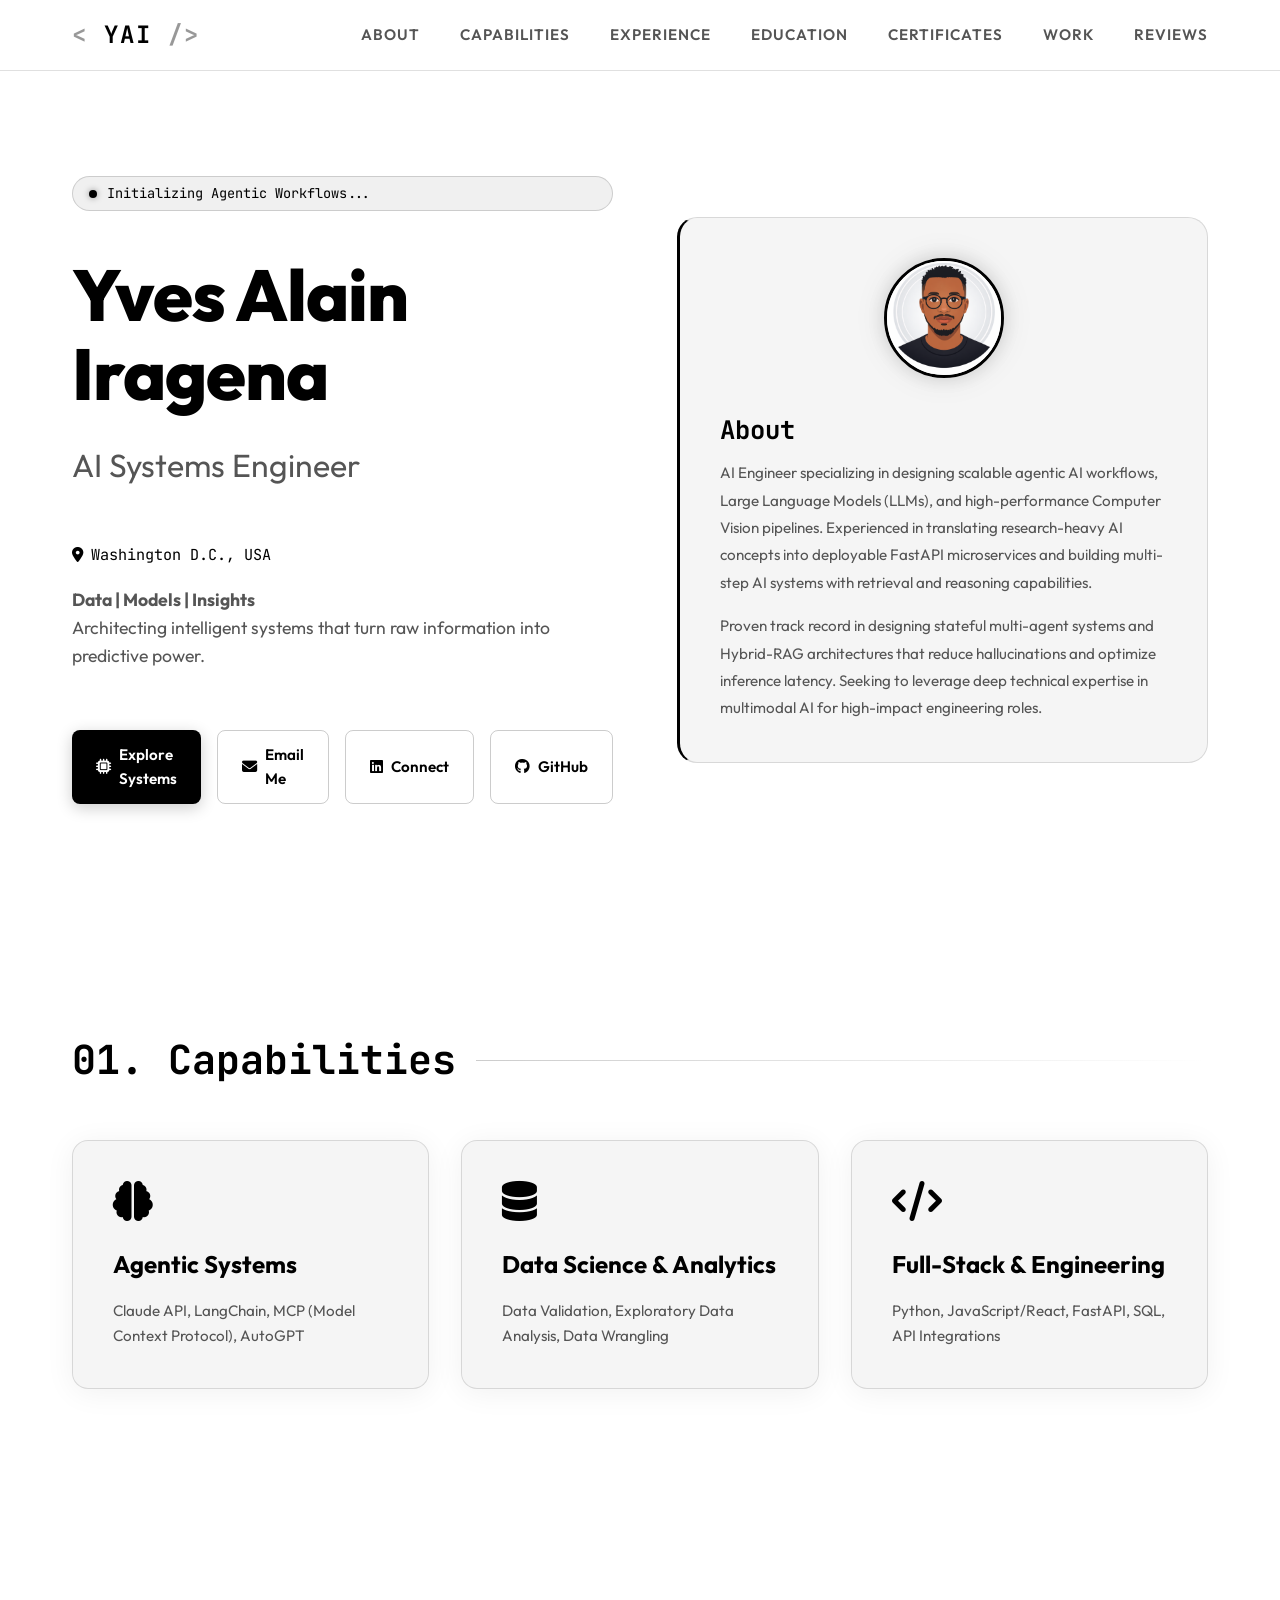
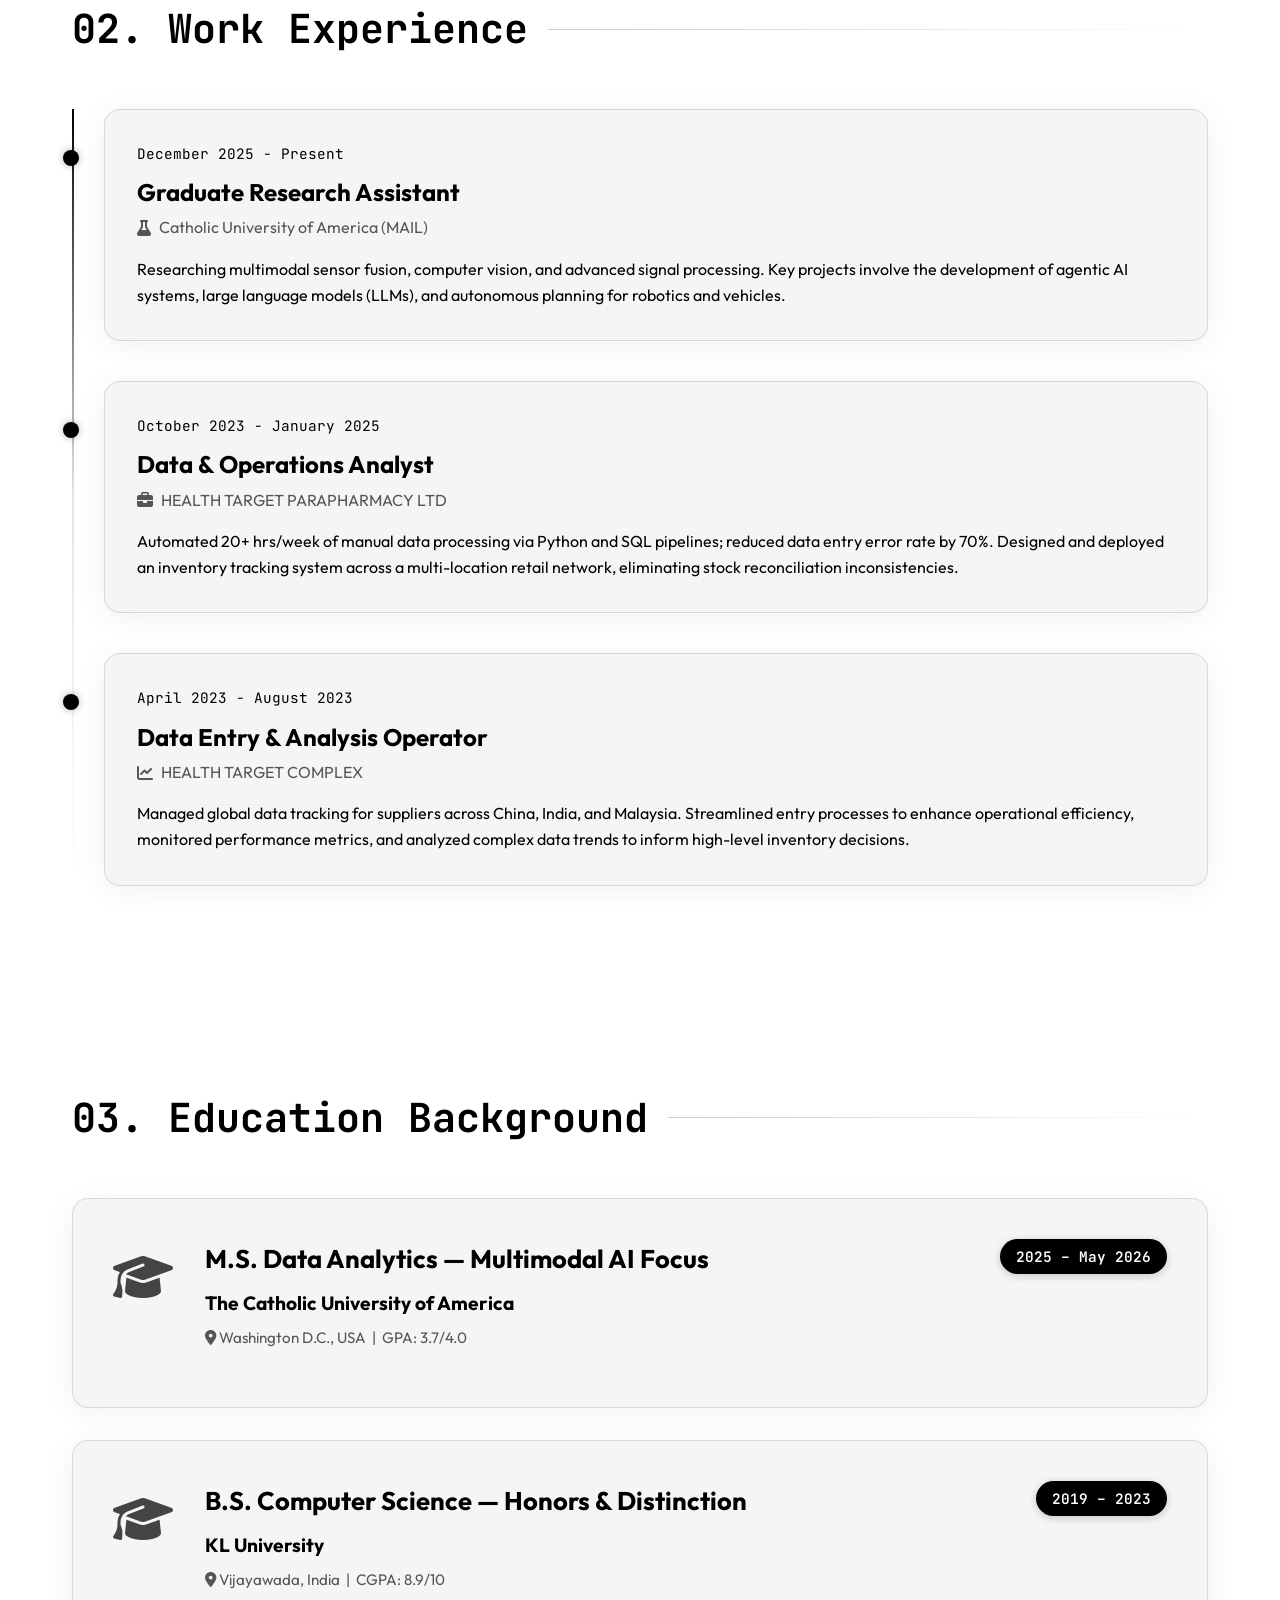
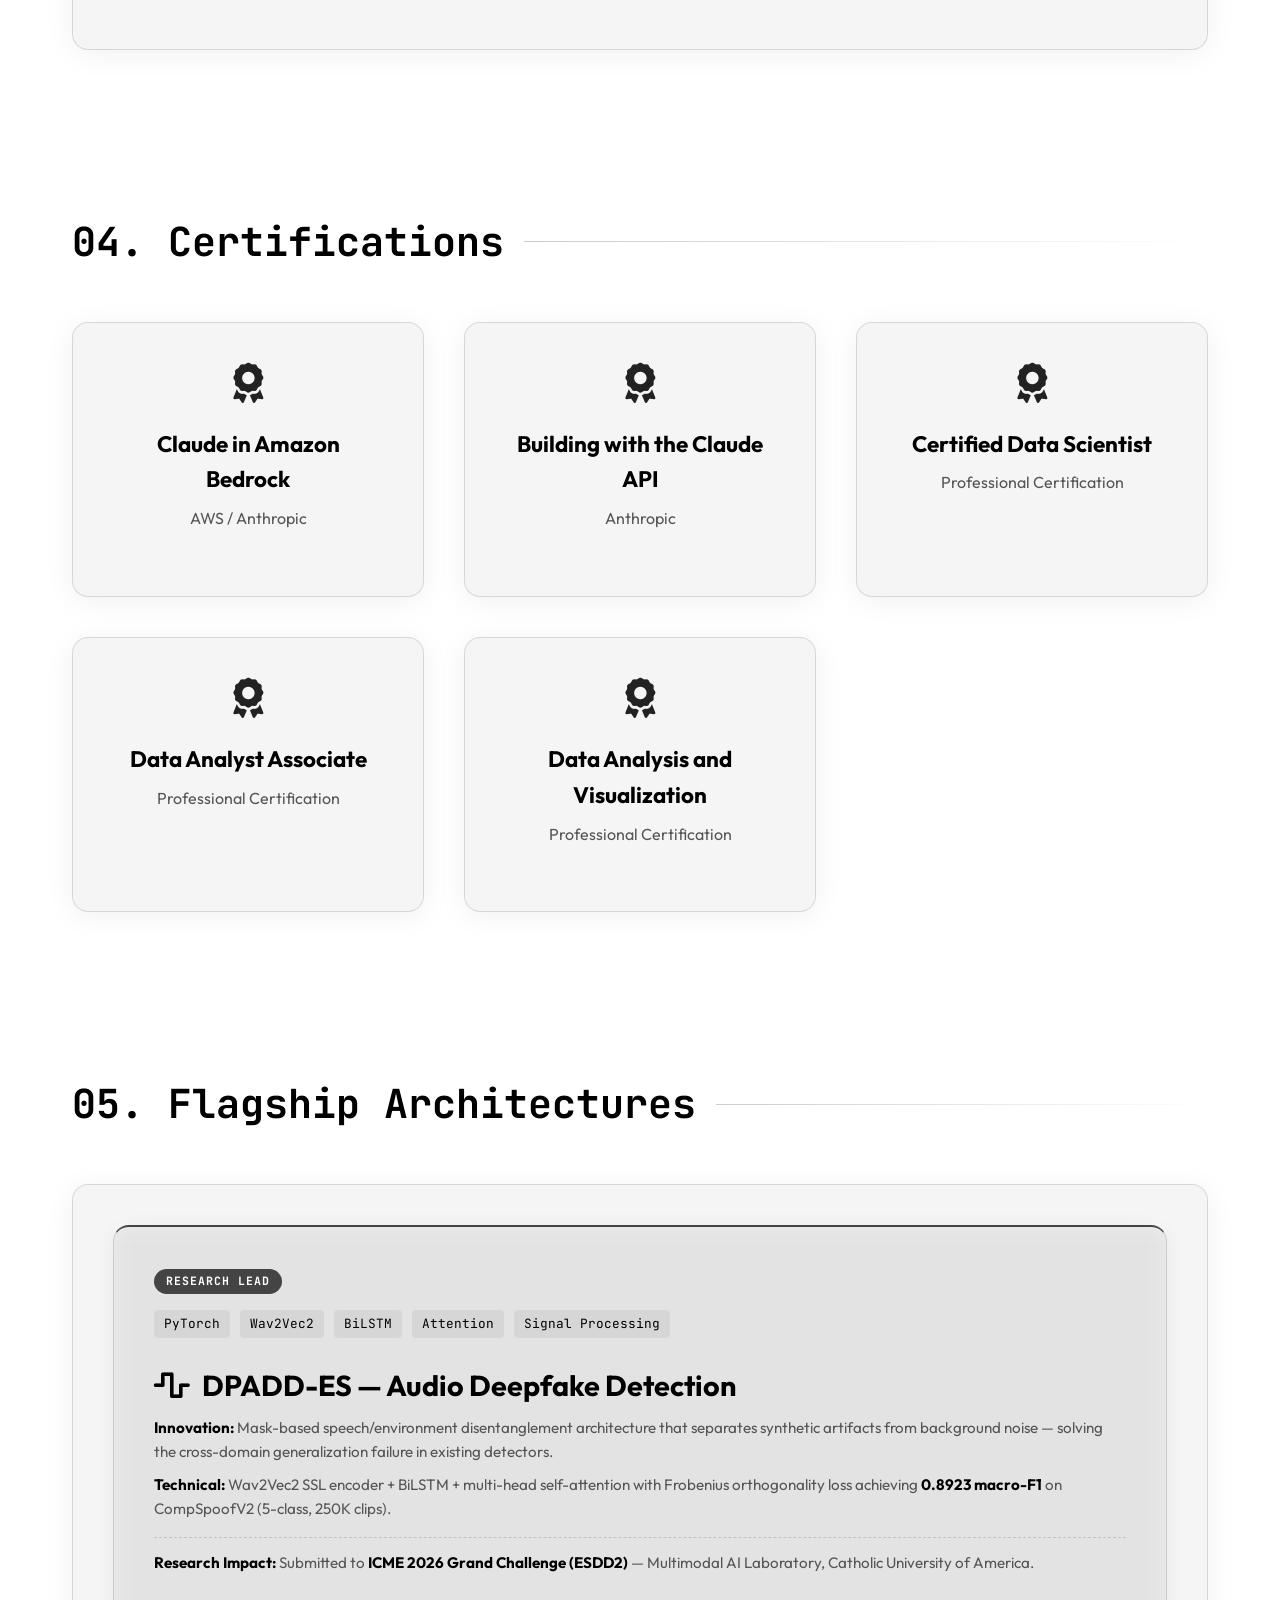
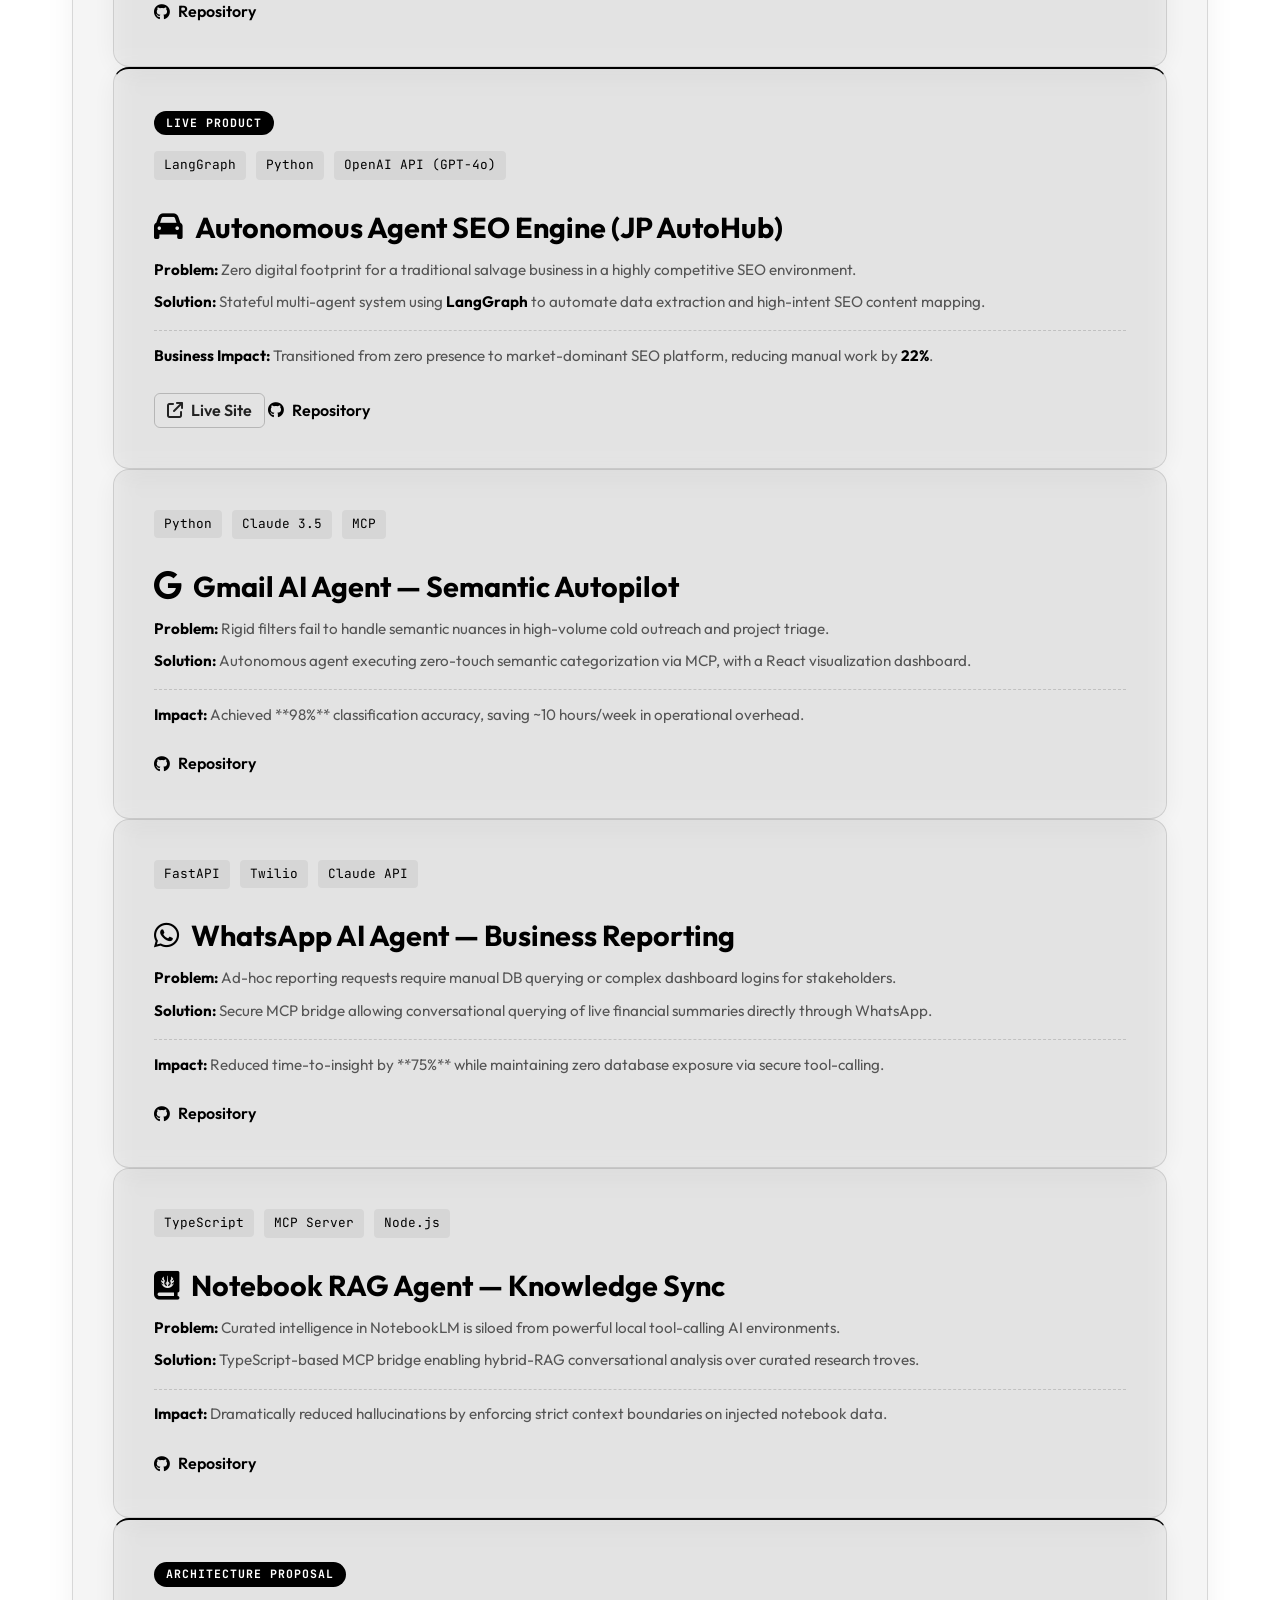
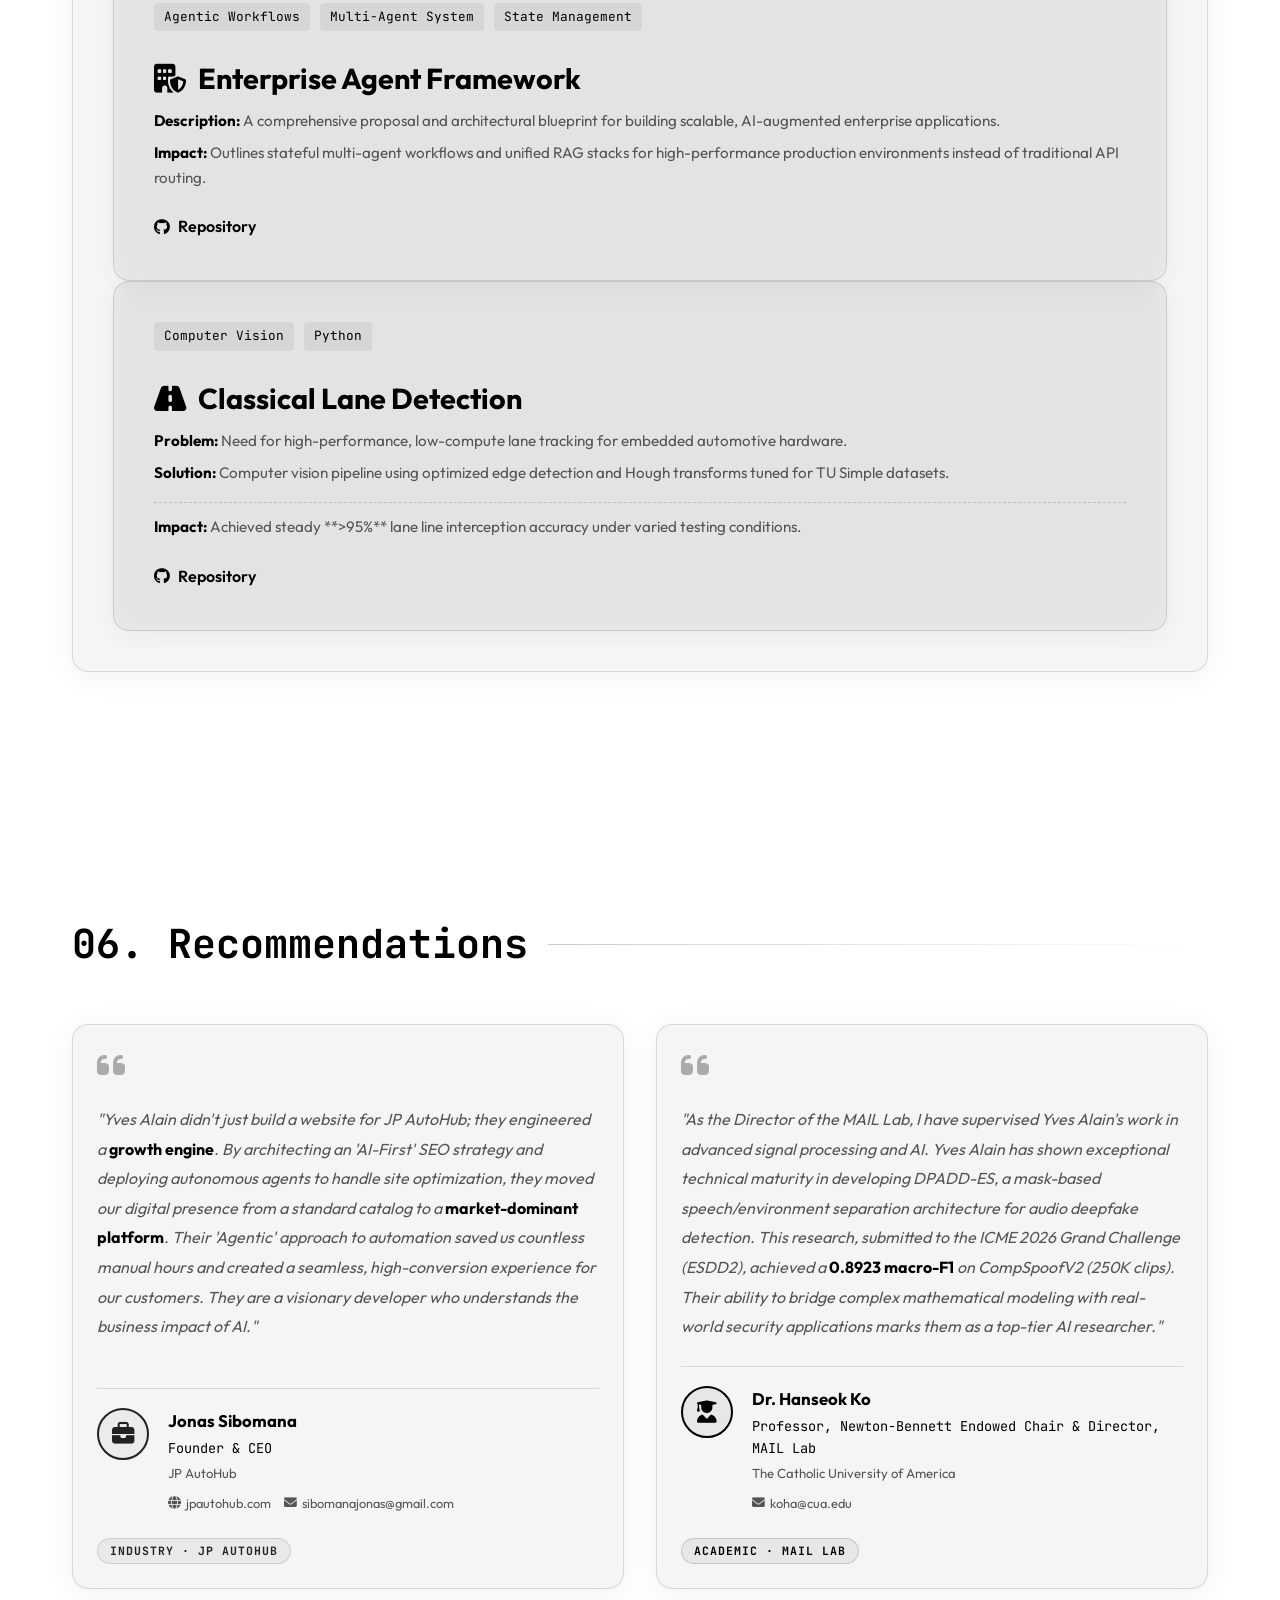
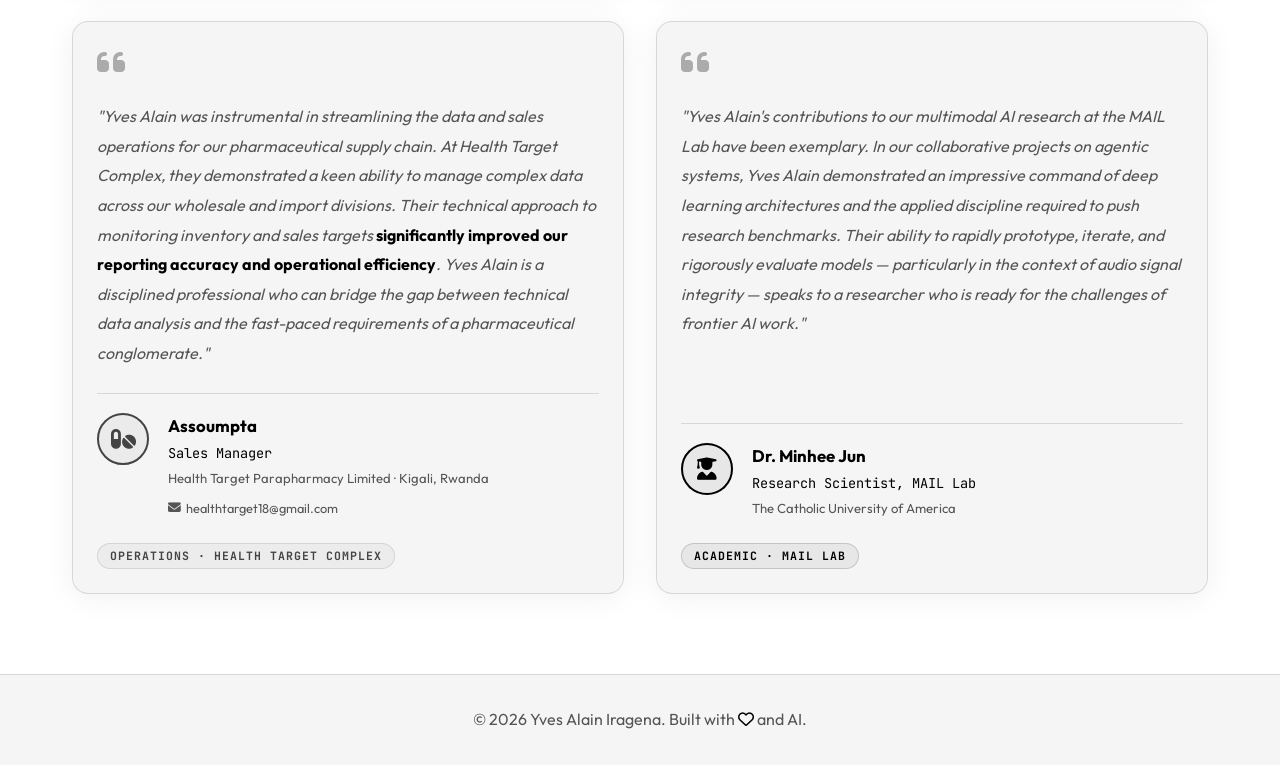
==== commit 80450385: "fix: align portfolio with resume — correct F1 score, job title, education dates, tech stack" ====
--- a/index.html
+++ b/index.html
@@ -142,9 +142,9 @@
                 <div class="timeline-item glass-panel">
                     <div class="timeline-dot"></div>
                     <div class="timeline-date">October 2023 - January 2025</div>
-                    <h3 class="timeline-title">Marketing Manager</h3>
-                    <h4 class="timeline-company"><i class="fa-solid fa-briefcase"></i> HEALTH TARGET COMPLEX</h4>
-                    <p>Oversaw the product supply chain connecting India and Rwanda. Ensured on-time delivery with strict quality control. Facilitated comprehensive supplier communication and optimized specification requirements to meet rapid market demand.</p>
+                    <h3 class="timeline-title">Data &amp; Operations Analyst</h3>
+                    <h4 class="timeline-company"><i class="fa-solid fa-briefcase"></i> HEALTH TARGET PARAPHARMACY LTD</h4>
+                    <p>Automated 20+ hrs/week of manual data processing via Python and SQL pipelines; reduced data entry error rate by 70%. Designed and deployed an inventory tracking system across a multi-location retail network, eliminating stock reconciliation inconsistencies.</p>
                 </div>
                 <div class="timeline-item glass-panel">
                     <div class="timeline-dot"></div>
@@ -166,21 +166,21 @@
             <div class="education-card glass-panel" style="margin-bottom: 2rem;">
                 <div class="edu-icon"><i class="fa-solid fa-graduation-cap"></i></div>
                 <div class="edu-details">
-                    <h3 class="edu-degree">Master's in General Data Analytics</h3>
+                    <h3 class="edu-degree">M.S. Data Analytics — Multimodal AI Focus</h3>
                     <h4 class="edu-university">The Catholic University of America</h4>
-                    <p class="edu-location"><i class="fa-solid fa-location-dot"></i> Washington D.C., USA</p>
-                </div>
-                <div class="edu-year">2025 - 2027</div>
+                    <p class="edu-location"><i class="fa-solid fa-location-dot"></i> Washington D.C., USA &nbsp;|&nbsp; GPA: 3.7/4.0</p>
+                </div>
+                <div class="edu-year">2025 – May 2026</div>
             </div>
 
             <div class="education-card glass-panel">
                 <div class="edu-icon"><i class="fa-solid fa-graduation-cap"></i></div>
                 <div class="edu-details">
-                    <h3 class="edu-degree">Bachelor's in Computer Science Applications</h3>
+                    <h3 class="edu-degree">B.S. Computer Science — Honors &amp; Distinction</h3>
                     <h4 class="edu-university">KL University</h4>
-                    <p class="edu-location"><i class="fa-solid fa-location-dot"></i> Vijayawada, India</p>
-                </div>
-                <div class="edu-year">2022 - 2025</div>
+                    <p class="edu-location"><i class="fa-solid fa-location-dot"></i> Vijayawada, India &nbsp;|&nbsp; CGPA: 8.9/10</p>
+                </div>
+                <div class="edu-year">2019 – 2023</div>
             </div>
         </section>
 
@@ -236,15 +236,16 @@
                     <div class="project-badge project-badge--research">Research Lead</div>
                     <div class="project-tech-tags">
                         <span>PyTorch</span>
-                        <span>Vision Transformers</span>
-                        <span>CNNs</span>
+                        <span>Wav2Vec2</span>
+                        <span>BiLSTM</span>
+                        <span>Attention</span>
                         <span>Signal Processing</span>
                     </div>
-                    <h3 class="project-title"><i class="fa-solid fa-wave-square"></i> Audio Deepfake Detection — Mask Joint Separation</h3>
-                    <div class="project-business-case">
-                        <p><strong>Innovation:</strong> Novel <strong>Mask Joint Separation Model</strong> identifying synthetic audio artifacts missed by traditional architectures.</p>
-                        <p><strong>Technical:</strong> Vision Transformer (ViT) & CNN hybrid achieving a state-of-the-art <strong>F1-score of 0.94</strong>.</p>
-                        <p class="project-impact"><strong>Research Impact:</strong> Targeted identification of media misinformation; academic paper in preparation for peer review.</p>
+                    <h3 class="project-title"><i class="fa-solid fa-wave-square"></i> DPADD-ES — Audio Deepfake Detection</h3>
+                    <div class="project-business-case">
+                        <p><strong>Innovation:</strong> Mask-based speech/environment disentanglement architecture that separates synthetic artifacts from background noise — solving the cross-domain generalization failure in existing detectors.</p>
+                        <p><strong>Technical:</strong> Wav2Vec2 SSL encoder + BiLSTM + multi-head self-attention with Frobenius orthogonality loss achieving <strong>0.8923 macro-F1</strong> on CompSpoofV2 (5-class, 250K clips).</p>
+                        <p class="project-impact"><strong>Research Impact:</strong> Submitted to <strong>ICME 2026 Grand Challenge (ESDD2)</strong> — Multimodal AI Laboratory, Catholic University of America.</p>
                     </div>
                     <div class="project-links">
                         <a href="https://github.com/Alan-911/Audio-Deepfake-Detection" target="_blank" class="project-link" aria-label="View Audio Deepfake Detection GitHub"><i class="fa-brands fa-github"></i> Repository</a>
@@ -397,7 +398,7 @@
                 <div class="rec-card glass-panel">
                     <div class="rec-quote-icon"><i class="fa-solid fa-quote-left"></i></div>
                     <p class="rec-body">
-                        "As the Director of the MAIL Lab, I have supervised Yves Alain's work in advanced signal processing and AI. Yves Alain has shown exceptional technical maturity in developing the Separation Model for audio deepfake detection. This research, which targets the critical intersection of media integrity and signal processing, has achieved remarkable performance benchmarks, including a <strong>0.94 F1-score</strong>. Their ability to bridge complex mathematical modeling with real-world security applications — culminating in an upcoming research paper — marks them as a top-tier AI researcher."
+                        "As the Director of the MAIL Lab, I have supervised Yves Alain's work in advanced signal processing and AI. Yves Alain has shown exceptional technical maturity in developing DPADD-ES, a mask-based speech/environment separation architecture for audio deepfake detection. This research, submitted to the ICME 2026 Grand Challenge (ESDD2), achieved a <strong>0.8923 macro-F1</strong> on CompSpoofV2 (250K clips). Their ability to bridge complex mathematical modeling with real-world security applications marks them as a top-tier AI researcher."
                     </p>
                     <div class="rec-meta">
                         <div class="rec-avatar-placeholder"><i class="fa-solid fa-user-graduate"></i></div>
--- a/style.css
+++ b/style.css
@@ -1,17 +1,17 @@
 /* CSS Variables */
 :root {
-    --bg-dark: #0a0a0f;
-    --bg-glass: rgba(15, 15, 25, 0.6);
-    --bg-glass-hover: rgba(30, 30, 50, 0.7);
-    --glass-border: rgba(255, 255, 255, 0.08);
-    
-    --primary: #4deeea; /* Neon Cyan */
-    --secondary: #74ee15; /* Neon Green / Matrix */
-    --accent: #f000ff; /* Neon Purple */
-    
-    --text-primary: #ffffff;
-    --text-secondary: #a0a0b0;
-    
+    --bg-dark: #ffffff;
+    --bg-glass: rgba(0, 0, 0, 0.04);
+    --bg-glass-hover: rgba(0, 0, 0, 0.08);
+    --glass-border: rgba(0, 0, 0, 0.12);
+
+    --primary: #000000;
+    --secondary: #222222;
+    --accent: #444444;
+
+    --text-primary: #000000;
+    --text-secondary: #555555;
+
     --font-main: 'Outfit', sans-serif;
     --font-mono: 'JetBrains Mono', monospace;
 }
@@ -26,11 +26,12 @@
 
 html {
     scroll-behavior: smooth;
+    background-color: #ffffff;
 }
 
 body {
     font-family: var(--font-main);
-    background-color: var(--bg-dark);
+    background-color: #ffffff;
     color: var(--text-primary);
     line-height: 1.6;
     overflow-x: hidden;
@@ -41,25 +42,7 @@
 }
 
 body::before {
-    content: '';
-    position: fixed;
-    top: 0;
-    left: 0;
-    width: 100vw;
-    height: 100vh;
-    z-index: -1;
-    background:
-        radial-gradient(ellipse at 20% 50%, rgba(77, 238, 234, 0.07) 0%, transparent 50%),
-        radial-gradient(ellipse at 80% 20%, rgba(240, 0, 255, 0.06) 0%, transparent 50%),
-        radial-gradient(ellipse at 50% 80%, rgba(116, 238, 21, 0.05) 0%, transparent 50%),
-        linear-gradient(135deg, #050508 0%, #0a0a14 50%, #050508 100%);
-    animation: bgShift 12s ease-in-out infinite alternate;
-}
-
-@keyframes bgShift {
-    0%   { opacity: 1; }
-    50%  { opacity: 0.85; }
-    100% { opacity: 1; }
+    display: none;
 }
 
 /* Utilities */
@@ -69,15 +52,13 @@
     -webkit-backdrop-filter: blur(12px);
     border: 1px solid var(--glass-border);
     border-radius: 16px;
-    box-shadow: 0 4px 30px rgba(0, 0, 0, 0.1);
+    box-shadow: 0 4px 30px rgba(0, 0, 0, 0.06);
     transition: all 0.4s ease;
 }
 
 .gradient-text {
-    background: linear-gradient(90deg, var(--primary), var(--accent));
-    -webkit-background-clip: text;
-    background-clip: text;
-    -webkit-text-fill-color: transparent;
+    color: #000000;
+    -webkit-text-fill-color: #000000;
     display: inline-block;
 }
 
@@ -95,7 +76,7 @@
     top: 0;
     width: 100%;
     z-index: 100;
-    background: rgba(10, 10, 15, 0.4);
+    background: rgba(255, 255, 255, 0.85);
     backdrop-filter: blur(16px);
     border-bottom: 1px solid var(--glass-border);
     padding: 1rem 0;
@@ -119,7 +100,7 @@
 
 .logo-tag {
     color: var(--primary);
-    opacity: 0.7;
+    opacity: 0.4;
 }
 
 .logo-text {
@@ -206,14 +187,14 @@
     display: inline-flex;
     align-items: center;
     gap: 10px;
-    background: rgba(77, 238, 234, 0.1);
+    background: rgba(0, 0, 0, 0.06);
     color: var(--primary);
     padding: 6px 16px;
     border-radius: 20px;
     font-family: var(--font-mono);
     font-size: 0.85rem;
     margin-bottom: 1.5rem;
-    border: 1px solid rgba(77, 238, 234, 0.2);
+    border: 1px solid rgba(0, 0, 0, 0.15);
 }
 
 .pulse {
@@ -221,14 +202,14 @@
     height: 8px;
     background-color: var(--primary);
     border-radius: 50%;
-    box-shadow: 0 0 10px var(--primary);
+    box-shadow: 0 0 6px rgba(0, 0, 0, 0.4);
     animation: pulse-anim 1.5s infinite;
 }
 
 @keyframes pulse-anim {
-    0% { transform: scale(0.95); box-shadow: 0 0 0 0 rgba(77, 238, 234, 0.7); }
-    70% { transform: scale(1); box-shadow: 0 0 0 10px rgba(77, 238, 234, 0); }
-    100% { transform: scale(0.95); box-shadow: 0 0 0 0 rgba(77, 238, 234, 0); }
+    0%   { transform: scale(0.95); box-shadow: 0 0 0 0 rgba(0, 0, 0, 0.4); }
+    70%  { transform: scale(1);    box-shadow: 0 0 0 10px rgba(0, 0, 0, 0); }
+    100% { transform: scale(0.95); box-shadow: 0 0 0 0 rgba(0, 0, 0, 0); }
 }
 
 /* Profile Avatar Block */
@@ -254,7 +235,7 @@
     border: 3px solid var(--primary);
     position: relative;
     z-index: 2;
-    box-shadow: 0 0 20px rgba(77, 238, 234, 0.3);
+    box-shadow: 0 0 20px rgba(0, 0, 0, 0.15);
 }
 
 .avatar-glow {
@@ -264,7 +245,7 @@
     right: -10px;
     bottom: -10px;
     border-radius: 50%;
-    background: linear-gradient(45deg, var(--primary), var(--accent));
+    background: rgba(0, 0, 0, 0.08);
     z-index: 1;
     filter: blur(15px);
     opacity: 0.5;
@@ -272,8 +253,8 @@
 }
 
 @keyframes pulse-avatar {
-    0% { opacity: 0.3; transform: scale(1); }
-    100% { opacity: 0.6; transform: scale(1.05); }
+    0%   { opacity: 0.2; transform: scale(1); }
+    100% { opacity: 0.4; transform: scale(1.05); }
 }
 
 .profile-info {
@@ -336,23 +317,23 @@
 
 .primary-btn {
     background: var(--primary);
-    color: #000;
-    box-shadow: 0 0 20px rgba(77, 238, 234, 0.4);
+    color: #ffffff;
+    box-shadow: 0 4px 16px rgba(0, 0, 0, 0.2);
 }
 
 .primary-btn:hover {
     transform: translateY(-2px);
-    box-shadow: 0 0 30px rgba(77, 238, 234, 0.6);
+    box-shadow: 0 8px 24px rgba(0, 0, 0, 0.3);
 }
 
 .secondary-btn {
-    background: var(--bg-glass);
+    background: transparent;
     color: var(--text-primary);
-    border: 1px solid var(--glass-border);
+    border: 1px solid rgba(0, 0, 0, 0.2);
 }
 
 .secondary-btn:hover {
-    background: rgba(255, 255, 255, 0.1);
+    background: rgba(0, 0, 0, 0.05);
     transform: translateY(-2px);
 }
 
@@ -373,7 +354,7 @@
 .header-line {
     flex: 1;
     height: 1px;
-    background: linear-gradient(90deg, var(--glass-border), transparent);
+    background: linear-gradient(90deg, rgba(0,0,0,0.2), transparent);
 }
 
 /* Bio Section */
@@ -393,9 +374,9 @@
     left: 40px;
     font-size: 3rem;
     color: var(--primary);
-    background: var(--bg-dark);
+    background: #ffffff;
     padding: 0 10px;
-    opacity: 0.8;
+    opacity: 0.5;
 }
 
 .bio-content p {
@@ -426,8 +407,8 @@
 
 .skill-card:hover {
     transform: translateY(-10px);
-    border-color: rgba(77, 238, 234, 0.3);
-    box-shadow: 0 10px 40px rgba(77, 238, 234, 0.1);
+    border-color: rgba(0, 0, 0, 0.2);
+    box-shadow: 0 10px 40px rgba(0, 0, 0, 0.08);
 }
 
 .skill-card i {
@@ -494,7 +475,7 @@
 
 .project-tech-tags span {
     color: var(--primary);
-    background: rgba(77, 238, 234, 0.1);
+    background: rgba(0, 0, 0, 0.06);
     padding: 4px 10px;
     border-radius: 4px;
 }
@@ -507,11 +488,11 @@
     gap: 12px;
 }
 
-/* Project Badge (e.g. "Live Product", "Research") */
+/* Project Badge */
 .project-badge {
     display: inline-block;
-    background: linear-gradient(90deg, var(--primary), var(--secondary));
-    color: #000;
+    background: var(--primary);
+    color: #ffffff;
     font-size: 0.72rem;
     font-weight: 700;
     font-family: var(--font-mono);
@@ -523,16 +504,16 @@
 }
 
 .project-badge--research {
-    background: linear-gradient(90deg, var(--accent), #ff6be8);
-    color: #fff;
-}
-
-/* Featured card: cyan top border accent */
+    background: var(--accent);
+    color: #ffffff;
+}
+
+/* Featured card: black top border accent */
 .project-card--featured {
     border-top: 2px solid var(--primary);
 }
 
-/* Research card: purple top border accent */
+/* Research card: gray top border accent */
 .project-card--research {
     border-top: 2px solid var(--accent);
 }
@@ -553,13 +534,13 @@
 /* Live site link style */
 .project-link--live {
     color: var(--secondary) !important;
-    border: 1px solid rgba(116, 238, 21, 0.4);
+    border: 1px solid rgba(0, 0, 0, 0.2);
     padding: 4px 12px;
     border-radius: 6px;
 }
 
 .project-link--live:hover {
-    background: rgba(116, 238, 21, 0.1);
+    background: rgba(0, 0, 0, 0.06);
     color: var(--secondary) !important;
 }
 
@@ -581,7 +562,7 @@
 .project-impact {
     margin-top: 1rem;
     padding-top: 0.8rem;
-    border-top: 1px dashed rgba(77, 238, 234, 0.2);
+    border-top: 1px dashed rgba(0, 0, 0, 0.15);
 }
 
 .project-links a {
@@ -595,7 +576,7 @@
 }
 
 .project-links a:hover {
-    color: var(--primary);
+    color: var(--accent);
 }
 
 /* Experience Timeline */
@@ -615,7 +596,7 @@
     top: 0;
     bottom: 0;
     width: 2px;
-    background: linear-gradient(to bottom, var(--primary), var(--glass-border), transparent);
+    background: linear-gradient(to bottom, var(--primary), rgba(0,0,0,0.1), transparent);
 }
 
 .timeline-item {
@@ -625,8 +606,8 @@
 }
 
 .timeline-item:hover {
-    border-color: rgba(77, 238, 234, 0.4);
-    box-shadow: 0 5px 30px rgba(77, 238, 234, 0.1);
+    border-color: rgba(0, 0, 0, 0.2);
+    box-shadow: 0 5px 30px rgba(0, 0, 0, 0.07);
 }
 
 .timeline-dot {
@@ -637,7 +618,7 @@
     height: 1rem;
     background-color: var(--primary);
     border-radius: 50%;
-    box-shadow: 0 0 10px var(--primary);
+    box-shadow: 0 0 8px rgba(0, 0, 0, 0.3);
 }
 
 .timeline-date {
@@ -677,8 +658,8 @@
 
 .education-card:hover {
     transform: translateY(-5px);
-    border-color: rgba(240, 0, 255, 0.3);
-    box-shadow: 0 10px 40px rgba(240, 0, 255, 0.1);
+    border-color: rgba(0, 0, 0, 0.2);
+    box-shadow: 0 10px 40px rgba(0, 0, 0, 0.08);
 }
 
 .edu-icon {
@@ -709,13 +690,13 @@
 
 .edu-year {
     font-family: var(--font-mono);
-    color: var(--bg-dark);
-    background: var(--accent);
+    color: #ffffff;
+    background: var(--primary);
     padding: 6px 16px;
     border-radius: 20px;
     font-weight: 600;
     font-size: 0.9rem;
-    box-shadow: 0 0 15px rgba(240, 0, 255, 0.4);
+    box-shadow: 0 2px 10px rgba(0, 0, 0, 0.2);
 }
 
 /* Certificates Section */
@@ -736,8 +717,8 @@
 
 .cert-card:hover {
     transform: translateY(-5px);
-    border-color: rgba(116, 238, 21, 0.3);
-    box-shadow: 0 10px 40px rgba(116, 238, 21, 0.1);
+    border-color: rgba(0, 0, 0, 0.2);
+    box-shadow: 0 10px 40px rgba(0, 0, 0, 0.08);
 }
 
 .cert-icon {
@@ -808,13 +789,13 @@
 
 .rec-card:hover {
     transform: translateY(-6px);
-    box-shadow: 0 12px 40px rgba(77, 238, 234, 0.1);
+    box-shadow: 0 12px 40px rgba(0, 0, 0, 0.08);
 }
 
 .rec-quote-icon {
     font-size: 2rem;
     color: var(--primary);
-    opacity: 0.5;
+    opacity: 0.3;
     line-height: 1;
 }
 
@@ -843,7 +824,7 @@
     width: 52px;
     height: 52px;
     border-radius: 50%;
-    background: linear-gradient(135deg, rgba(77,238,234,0.2), rgba(240,0,255,0.2));
+    background: rgba(0, 0, 0, 0.06);
     border: 2px solid var(--primary);
     display: flex;
     align-items: center;
@@ -856,7 +837,7 @@
 .rec-avatar-placeholder--industry {
     border-color: var(--secondary);
     color: var(--secondary);
-    background: linear-gradient(135deg, rgba(116,238,21,0.15), rgba(77,238,234,0.1));
+    background: rgba(0, 0, 0, 0.04);
 }
 
 .rec-info {
@@ -916,27 +897,27 @@
 }
 
 .rec-tag--academic {
-    background: rgba(77, 238, 234, 0.12);
-    color: var(--primary);
-    border: 1px solid rgba(77, 238, 234, 0.3);
+    background: rgba(0, 0, 0, 0.06);
+    color: var(--primary);
+    border: 1px solid rgba(0, 0, 0, 0.15);
 }
 
 .rec-tag--industry {
-    background: rgba(116, 238, 21, 0.12);
+    background: rgba(0, 0, 0, 0.05);
     color: var(--secondary);
-    border: 1px solid rgba(116, 238, 21, 0.3);
+    border: 1px solid rgba(0, 0, 0, 0.12);
 }
 
 .rec-tag--ops {
-    background: rgba(255, 165, 0, 0.12);
-    color: #ffaa00;
-    border: 1px solid rgba(255, 165, 0, 0.3);
+    background: rgba(0, 0, 0, 0.04);
+    color: var(--accent);
+    border: 1px solid rgba(0, 0, 0, 0.10);
 }
 
 .rec-avatar-placeholder--ops {
-    border-color: #ffaa00;
-    color: #ffaa00;
-    background: linear-gradient(135deg, rgba(255,165,0,0.15), rgba(116,238,21,0.08));
+    border-color: var(--accent);
+    color: var(--accent);
+    background: rgba(0, 0, 0, 0.04);
 }
 
 /* Footer */
@@ -950,7 +931,7 @@
 }
 
 .footer i {
-    color: var(--accent);
+    color: var(--primary);
 }
 
 /* Responsive */
@@ -995,6 +976,6 @@
         padding-left: 1rem;
     }
     .timeline-dot {
-        left: -1.35rem; /* Adjust dot position for mobile */
-    }
-}
+        left: -1.35rem;
+    }
+}
--- a/style.css
+++ b/style.css
@@ -1,17 +1,17 @@
 /* CSS Variables */
 :root {
-    --bg-dark: #0a0a0f;
-    --bg-glass: rgba(15, 15, 25, 0.6);
-    --bg-glass-hover: rgba(30, 30, 50, 0.7);
-    --glass-border: rgba(255, 255, 255, 0.08);
-    
-    --primary: #4deeea; /* Neon Cyan */
-    --secondary: #74ee15; /* Neon Green / Matrix */
-    --accent: #f000ff; /* Neon Purple */
-    
-    --text-primary: #ffffff;
-    --text-secondary: #a0a0b0;
-    
+    --bg-dark: #ffffff;
+    --bg-glass: rgba(0, 0, 0, 0.04);
+    --bg-glass-hover: rgba(0, 0, 0, 0.08);
+    --glass-border: rgba(0, 0, 0, 0.12);
+
+    --primary: #000000;
+    --secondary: #222222;
+    --accent: #444444;
+
+    --text-primary: #000000;
+    --text-secondary: #555555;
+
     --font-main: 'Outfit', sans-serif;
     --font-mono: 'JetBrains Mono', monospace;
 }
@@ -26,11 +26,12 @@
 
 html {
     scroll-behavior: smooth;
+    background-color: #ffffff;
 }
 
 body {
     font-family: var(--font-main);
-    background-color: var(--bg-dark);
+    background-color: #ffffff;
     color: var(--text-primary);
     line-height: 1.6;
     overflow-x: hidden;
@@ -41,25 +42,7 @@
 }
 
 body::before {
-    content: '';
-    position: fixed;
-    top: 0;
-    left: 0;
-    width: 100vw;
-    height: 100vh;
-    z-index: -1;
-    background:
-        radial-gradient(ellipse at 20% 50%, rgba(77, 238, 234, 0.07) 0%, transparent 50%),
-        radial-gradient(ellipse at 80% 20%, rgba(240, 0, 255, 0.06) 0%, transparent 50%),
-        radial-gradient(ellipse at 50% 80%, rgba(116, 238, 21, 0.05) 0%, transparent 50%),
-        linear-gradient(135deg, #050508 0%, #0a0a14 50%, #050508 100%);
-    animation: bgShift 12s ease-in-out infinite alternate;
-}
-
-@keyframes bgShift {
-    0%   { opacity: 1; }
-    50%  { opacity: 0.85; }
-    100% { opacity: 1; }
+    display: none;
 }
 
 /* Utilities */
@@ -69,15 +52,13 @@
     -webkit-backdrop-filter: blur(12px);
     border: 1px solid var(--glass-border);
     border-radius: 16px;
-    box-shadow: 0 4px 30px rgba(0, 0, 0, 0.1);
+    box-shadow: 0 4px 30px rgba(0, 0, 0, 0.06);
     transition: all 0.4s ease;
 }
 
 .gradient-text {
-    background: linear-gradient(90deg, var(--primary), var(--accent));
-    -webkit-background-clip: text;
-    background-clip: text;
-    -webkit-text-fill-color: transparent;
+    color: #000000;
+    -webkit-text-fill-color: #000000;
     display: inline-block;
 }
 
@@ -95,7 +76,7 @@
     top: 0;
     width: 100%;
     z-index: 100;
-    background: rgba(10, 10, 15, 0.4);
+    background: rgba(255, 255, 255, 0.85);
     backdrop-filter: blur(16px);
     border-bottom: 1px solid var(--glass-border);
     padding: 1rem 0;
@@ -119,7 +100,7 @@
 
 .logo-tag {
     color: var(--primary);
-    opacity: 0.7;
+    opacity: 0.4;
 }
 
 .logo-text {
@@ -206,14 +187,14 @@
     display: inline-flex;
     align-items: center;
     gap: 10px;
-    background: rgba(77, 238, 234, 0.1);
+    background: rgba(0, 0, 0, 0.06);
     color: var(--primary);
     padding: 6px 16px;
     border-radius: 20px;
     font-family: var(--font-mono);
     font-size: 0.85rem;
     margin-bottom: 1.5rem;
-    border: 1px solid rgba(77, 238, 234, 0.2);
+    border: 1px solid rgba(0, 0, 0, 0.15);
 }
 
 .pulse {
@@ -221,14 +202,14 @@
     height: 8px;
     background-color: var(--primary);
     border-radius: 50%;
-    box-shadow: 0 0 10px var(--primary);
+    box-shadow: 0 0 6px rgba(0, 0, 0, 0.4);
     animation: pulse-anim 1.5s infinite;
 }
 
 @keyframes pulse-anim {
-    0% { transform: scale(0.95); box-shadow: 0 0 0 0 rgba(77, 238, 234, 0.7); }
-    70% { transform: scale(1); box-shadow: 0 0 0 10px rgba(77, 238, 234, 0); }
-    100% { transform: scale(0.95); box-shadow: 0 0 0 0 rgba(77, 238, 234, 0); }
+    0%   { transform: scale(0.95); box-shadow: 0 0 0 0 rgba(0, 0, 0, 0.4); }
+    70%  { transform: scale(1);    box-shadow: 0 0 0 10px rgba(0, 0, 0, 0); }
+    100% { transform: scale(0.95); box-shadow: 0 0 0 0 rgba(0, 0, 0, 0); }
 }
 
 /* Profile Avatar Block */
@@ -254,7 +235,7 @@
     border: 3px solid var(--primary);
     position: relative;
     z-index: 2;
-    box-shadow: 0 0 20px rgba(77, 238, 234, 0.3);
+    box-shadow: 0 0 20px rgba(0, 0, 0, 0.15);
 }
 
 .avatar-glow {
@@ -264,7 +245,7 @@
     right: -10px;
     bottom: -10px;
     border-radius: 50%;
-    background: linear-gradient(45deg, var(--primary), var(--accent));
+    background: rgba(0, 0, 0, 0.08);
     z-index: 1;
     filter: blur(15px);
     opacity: 0.5;
@@ -272,8 +253,8 @@
 }
 
 @keyframes pulse-avatar {
-    0% { opacity: 0.3; transform: scale(1); }
-    100% { opacity: 0.6; transform: scale(1.05); }
+    0%   { opacity: 0.2; transform: scale(1); }
+    100% { opacity: 0.4; transform: scale(1.05); }
 }
 
 .profile-info {
@@ -336,23 +317,23 @@
 
 .primary-btn {
     background: var(--primary);
-    color: #000;
-    box-shadow: 0 0 20px rgba(77, 238, 234, 0.4);
+    color: #ffffff;
+    box-shadow: 0 4px 16px rgba(0, 0, 0, 0.2);
 }
 
 .primary-btn:hover {
     transform: translateY(-2px);
-    box-shadow: 0 0 30px rgba(77, 238, 234, 0.6);
+    box-shadow: 0 8px 24px rgba(0, 0, 0, 0.3);
 }
 
 .secondary-btn {
-    background: var(--bg-glass);
+    background: transparent;
     color: var(--text-primary);
-    border: 1px solid var(--glass-border);
+    border: 1px solid rgba(0, 0, 0, 0.2);
 }
 
 .secondary-btn:hover {
-    background: rgba(255, 255, 255, 0.1);
+    background: rgba(0, 0, 0, 0.05);
     transform: translateY(-2px);
 }
 
@@ -373,7 +354,7 @@
 .header-line {
     flex: 1;
     height: 1px;
-    background: linear-gradient(90deg, var(--glass-border), transparent);
+    background: linear-gradient(90deg, rgba(0,0,0,0.2), transparent);
 }
 
 /* Bio Section */
@@ -393,9 +374,9 @@
     left: 40px;
     font-size: 3rem;
     color: var(--primary);
-    background: var(--bg-dark);
+    background: #ffffff;
     padding: 0 10px;
-    opacity: 0.8;
+    opacity: 0.5;
 }
 
 .bio-content p {
@@ -426,8 +407,8 @@
 
 .skill-card:hover {
     transform: translateY(-10px);
-    border-color: rgba(77, 238, 234, 0.3);
-    box-shadow: 0 10px 40px rgba(77, 238, 234, 0.1);
+    border-color: rgba(0, 0, 0, 0.2);
+    box-shadow: 0 10px 40px rgba(0, 0, 0, 0.08);
 }
 
 .skill-card i {
@@ -494,7 +475,7 @@
 
 .project-tech-tags span {
     color: var(--primary);
-    background: rgba(77, 238, 234, 0.1);
+    background: rgba(0, 0, 0, 0.06);
     padding: 4px 10px;
     border-radius: 4px;
 }
@@ -507,11 +488,11 @@
     gap: 12px;
 }
 
-/* Project Badge (e.g. "Live Product", "Research") */
+/* Project Badge */
 .project-badge {
     display: inline-block;
-    background: linear-gradient(90deg, var(--primary), var(--secondary));
-    color: #000;
+    background: var(--primary);
+    color: #ffffff;
     font-size: 0.72rem;
     font-weight: 700;
     font-family: var(--font-mono);
@@ -523,16 +504,16 @@
 }
 
 .project-badge--research {
-    background: linear-gradient(90deg, var(--accent), #ff6be8);
-    color: #fff;
-}
-
-/* Featured card: cyan top border accent */
+    background: var(--accent);
+    color: #ffffff;
+}
+
+/* Featured card: black top border accent */
 .project-card--featured {
     border-top: 2px solid var(--primary);
 }
 
-/* Research card: purple top border accent */
+/* Research card: gray top border accent */
 .project-card--research {
     border-top: 2px solid var(--accent);
 }
@@ -553,13 +534,13 @@
 /* Live site link style */
 .project-link--live {
     color: var(--secondary) !important;
-    border: 1px solid rgba(116, 238, 21, 0.4);
+    border: 1px solid rgba(0, 0, 0, 0.2);
     padding: 4px 12px;
     border-radius: 6px;
 }
 
 .project-link--live:hover {
-    background: rgba(116, 238, 21, 0.1);
+    background: rgba(0, 0, 0, 0.06);
     color: var(--secondary) !important;
 }
 
@@ -581,7 +562,7 @@
 .project-impact {
     margin-top: 1rem;
     padding-top: 0.8rem;
-    border-top: 1px dashed rgba(77, 238, 234, 0.2);
+    border-top: 1px dashed rgba(0, 0, 0, 0.15);
 }
 
 .project-links a {
@@ -595,7 +576,7 @@
 }
 
 .project-links a:hover {
-    color: var(--primary);
+    color: var(--accent);
 }
 
 /* Experience Timeline */
@@ -615,7 +596,7 @@
     top: 0;
     bottom: 0;
     width: 2px;
-    background: linear-gradient(to bottom, var(--primary), var(--glass-border), transparent);
+    background: linear-gradient(to bottom, var(--primary), rgba(0,0,0,0.1), transparent);
 }
 
 .timeline-item {
@@ -625,8 +606,8 @@
 }
 
 .timeline-item:hover {
-    border-color: rgba(77, 238, 234, 0.4);
-    box-shadow: 0 5px 30px rgba(77, 238, 234, 0.1);
+    border-color: rgba(0, 0, 0, 0.2);
+    box-shadow: 0 5px 30px rgba(0, 0, 0, 0.07);
 }
 
 .timeline-dot {
@@ -637,7 +618,7 @@
     height: 1rem;
     background-color: var(--primary);
     border-radius: 50%;
-    box-shadow: 0 0 10px var(--primary);
+    box-shadow: 0 0 8px rgba(0, 0, 0, 0.3);
 }
 
 .timeline-date {
@@ -677,8 +658,8 @@
 
 .education-card:hover {
     transform: translateY(-5px);
-    border-color: rgba(240, 0, 255, 0.3);
-    box-shadow: 0 10px 40px rgba(240, 0, 255, 0.1);
+    border-color: rgba(0, 0, 0, 0.2);
+    box-shadow: 0 10px 40px rgba(0, 0, 0, 0.08);
 }
 
 .edu-icon {
@@ -709,13 +690,13 @@
 
 .edu-year {
     font-family: var(--font-mono);
-    color: var(--bg-dark);
-    background: var(--accent);
+    color: #ffffff;
+    background: var(--primary);
     padding: 6px 16px;
     border-radius: 20px;
     font-weight: 600;
     font-size: 0.9rem;
-    box-shadow: 0 0 15px rgba(240, 0, 255, 0.4);
+    box-shadow: 0 2px 10px rgba(0, 0, 0, 0.2);
 }
 
 /* Certificates Section */
@@ -736,8 +717,8 @@
 
 .cert-card:hover {
     transform: translateY(-5px);
-    border-color: rgba(116, 238, 21, 0.3);
-    box-shadow: 0 10px 40px rgba(116, 238, 21, 0.1);
+    border-color: rgba(0, 0, 0, 0.2);
+    box-shadow: 0 10px 40px rgba(0, 0, 0, 0.08);
 }
 
 .cert-icon {
@@ -808,13 +789,13 @@
 
 .rec-card:hover {
     transform: translateY(-6px);
-    box-shadow: 0 12px 40px rgba(77, 238, 234, 0.1);
+    box-shadow: 0 12px 40px rgba(0, 0, 0, 0.08);
 }
 
 .rec-quote-icon {
     font-size: 2rem;
     color: var(--primary);
-    opacity: 0.5;
+    opacity: 0.3;
     line-height: 1;
 }
 
@@ -843,7 +824,7 @@
     width: 52px;
     height: 52px;
     border-radius: 50%;
-    background: linear-gradient(135deg, rgba(77,238,234,0.2), rgba(240,0,255,0.2));
+    background: rgba(0, 0, 0, 0.06);
     border: 2px solid var(--primary);
     display: flex;
     align-items: center;
@@ -856,7 +837,7 @@
 .rec-avatar-placeholder--industry {
     border-color: var(--secondary);
     color: var(--secondary);
-    background: linear-gradient(135deg, rgba(116,238,21,0.15), rgba(77,238,234,0.1));
+    background: rgba(0, 0, 0, 0.04);
 }
 
 .rec-info {
@@ -916,27 +897,27 @@
 }
 
 .rec-tag--academic {
-    background: rgba(77, 238, 234, 0.12);
-    color: var(--primary);
-    border: 1px solid rgba(77, 238, 234, 0.3);
+    background: rgba(0, 0, 0, 0.06);
+    color: var(--primary);
+    border: 1px solid rgba(0, 0, 0, 0.15);
 }
 
 .rec-tag--industry {
-    background: rgba(116, 238, 21, 0.12);
+    background: rgba(0, 0, 0, 0.05);
     color: var(--secondary);
-    border: 1px solid rgba(116, 238, 21, 0.3);
+    border: 1px solid rgba(0, 0, 0, 0.12);
 }
 
 .rec-tag--ops {
-    background: rgba(255, 165, 0, 0.12);
-    color: #ffaa00;
-    border: 1px solid rgba(255, 165, 0, 0.3);
+    background: rgba(0, 0, 0, 0.04);
+    color: var(--accent);
+    border: 1px solid rgba(0, 0, 0, 0.10);
 }
 
 .rec-avatar-placeholder--ops {
-    border-color: #ffaa00;
-    color: #ffaa00;
-    background: linear-gradient(135deg, rgba(255,165,0,0.15), rgba(116,238,21,0.08));
+    border-color: var(--accent);
+    color: var(--accent);
+    background: rgba(0, 0, 0, 0.04);
 }
 
 /* Footer */
@@ -950,7 +931,7 @@
 }
 
 .footer i {
-    color: var(--accent);
+    color: var(--primary);
 }
 
 /* Responsive */
@@ -995,6 +976,6 @@
         padding-left: 1rem;
     }
     .timeline-dot {
-        left: -1.35rem; /* Adjust dot position for mobile */
-    }
-}
+        left: -1.35rem;
+    }
+}
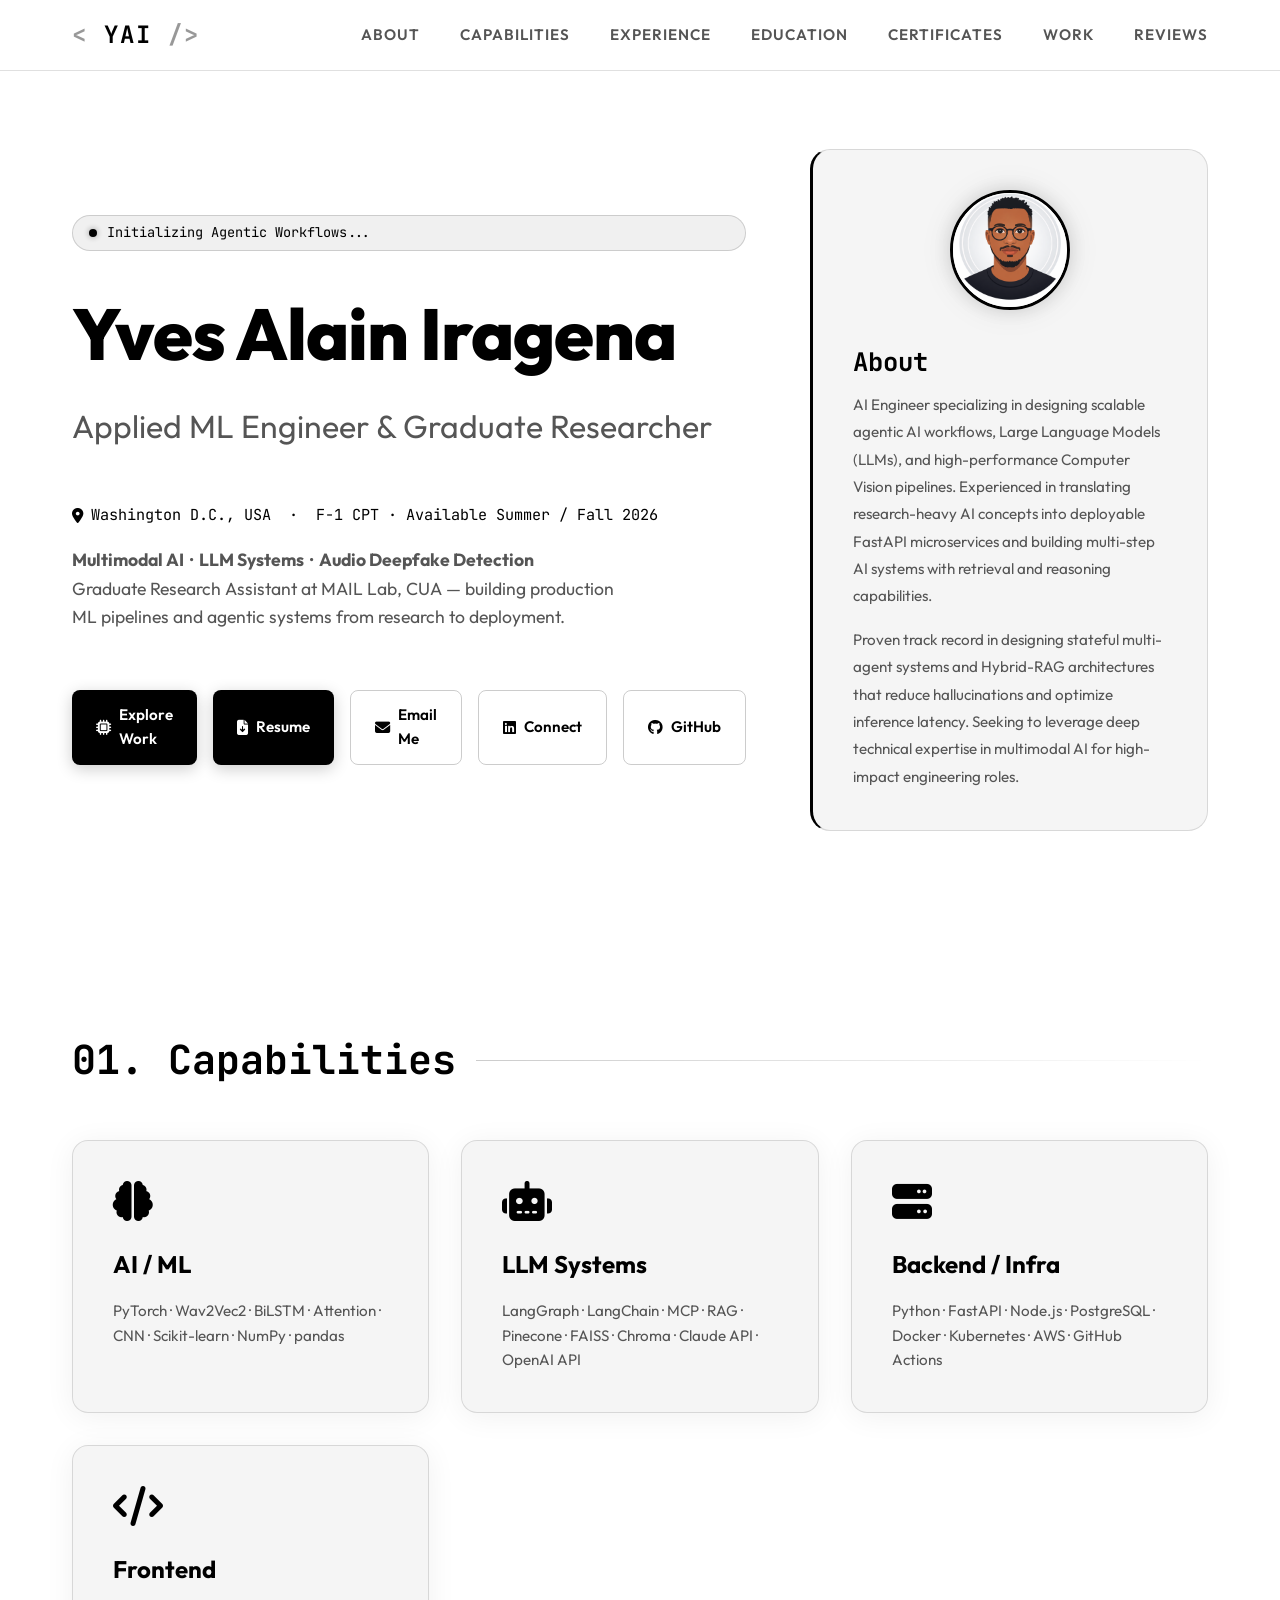
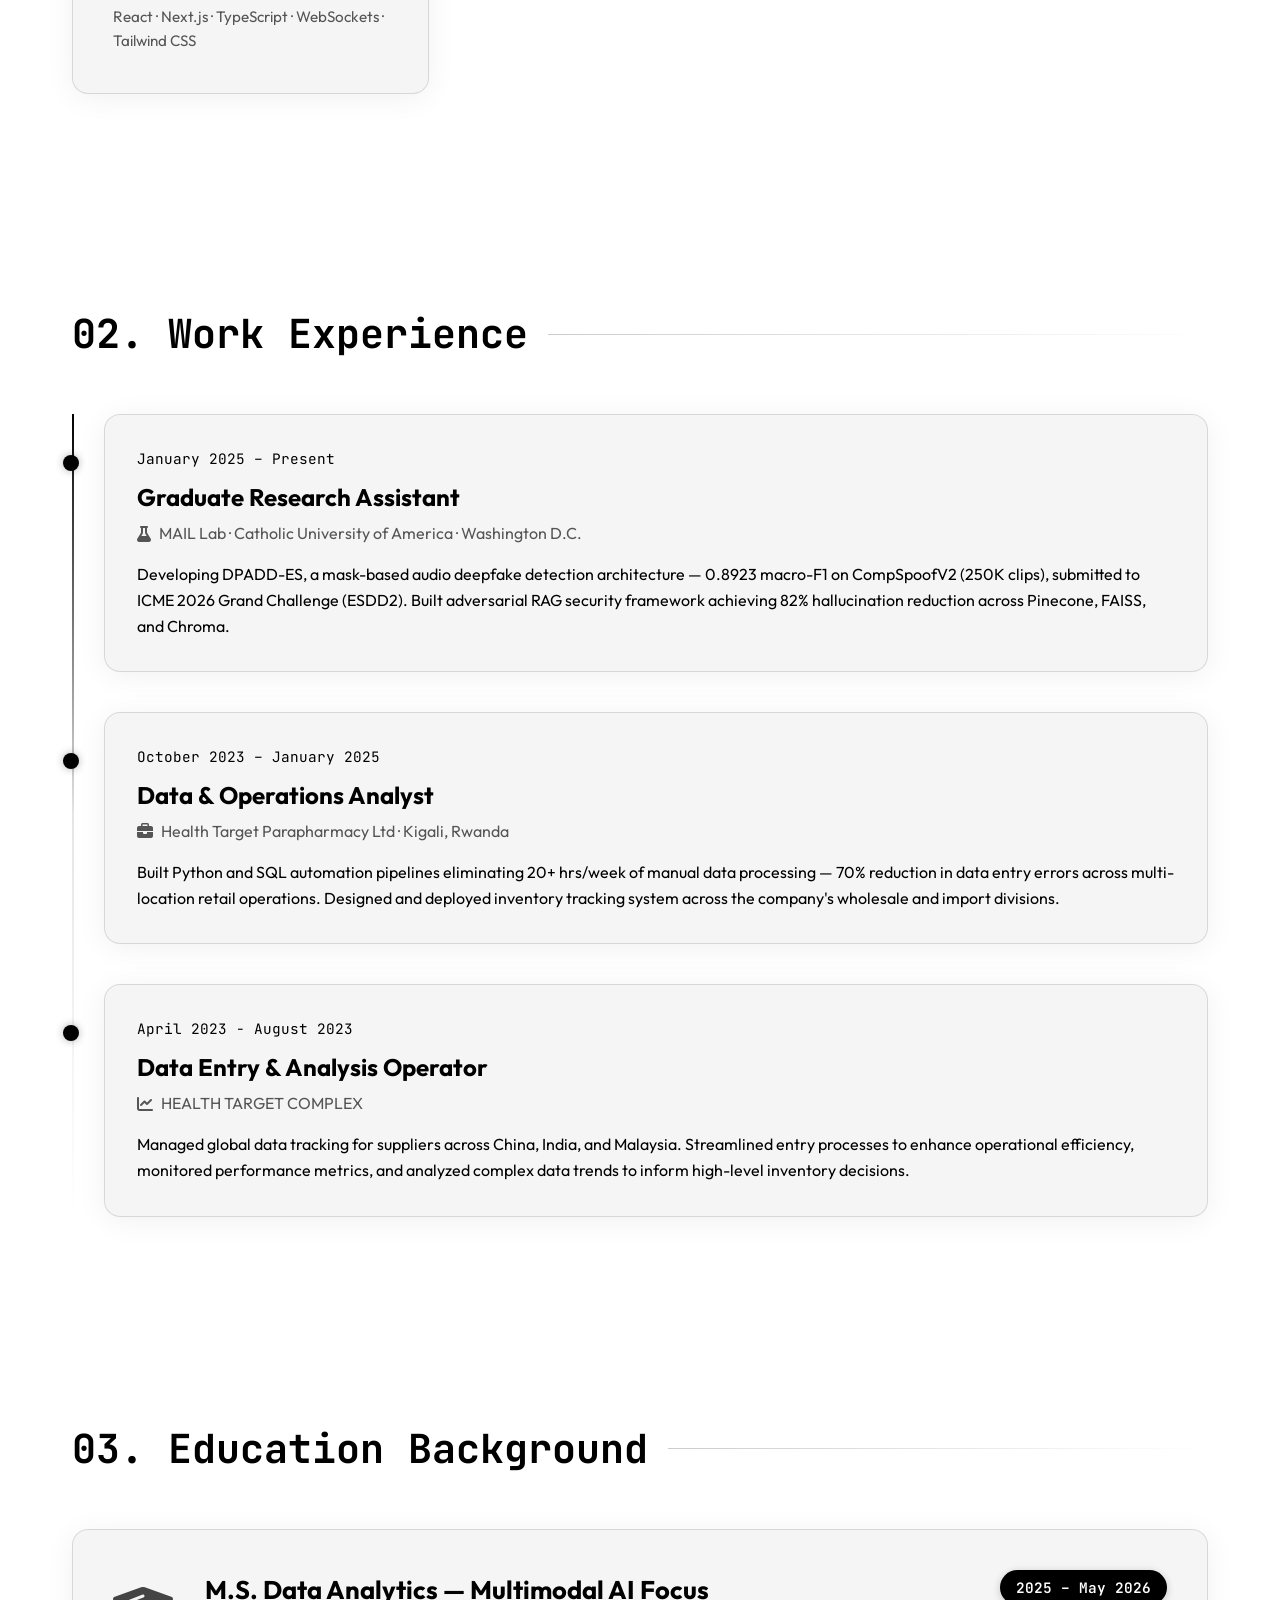
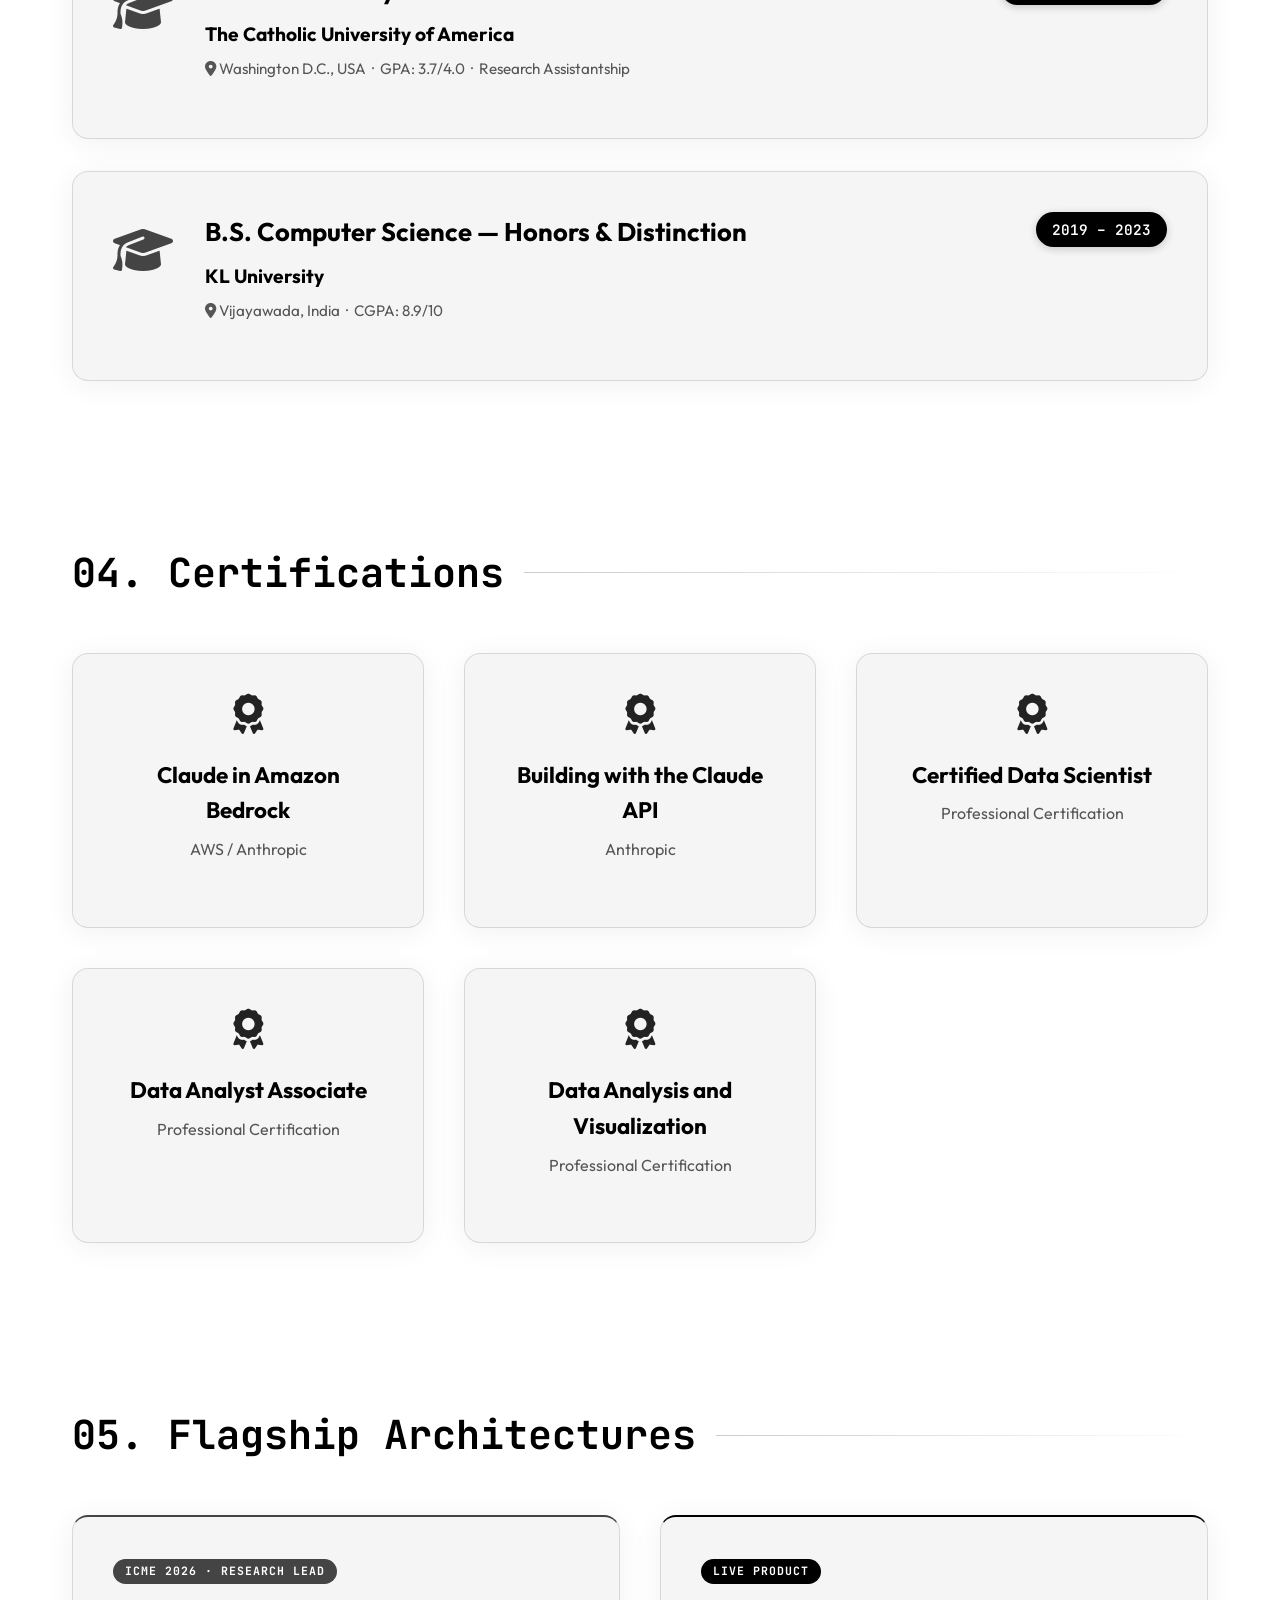
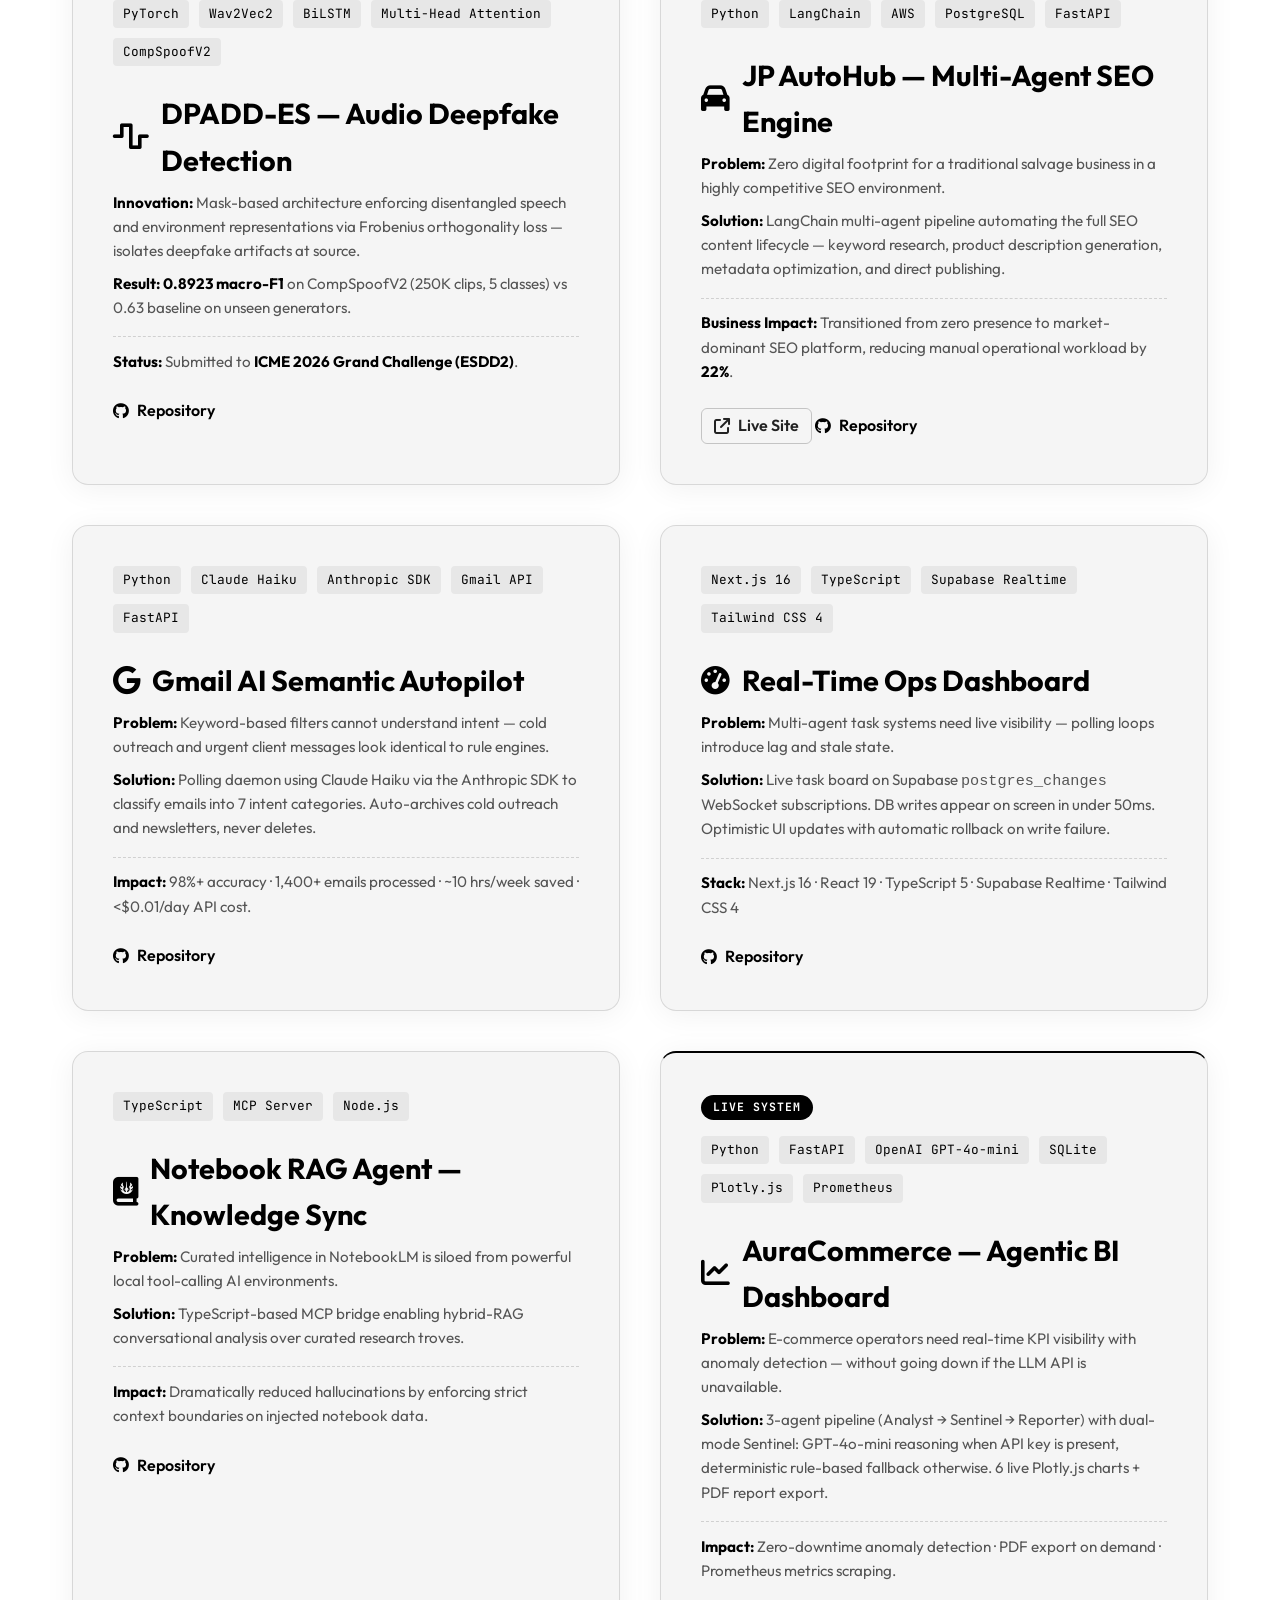
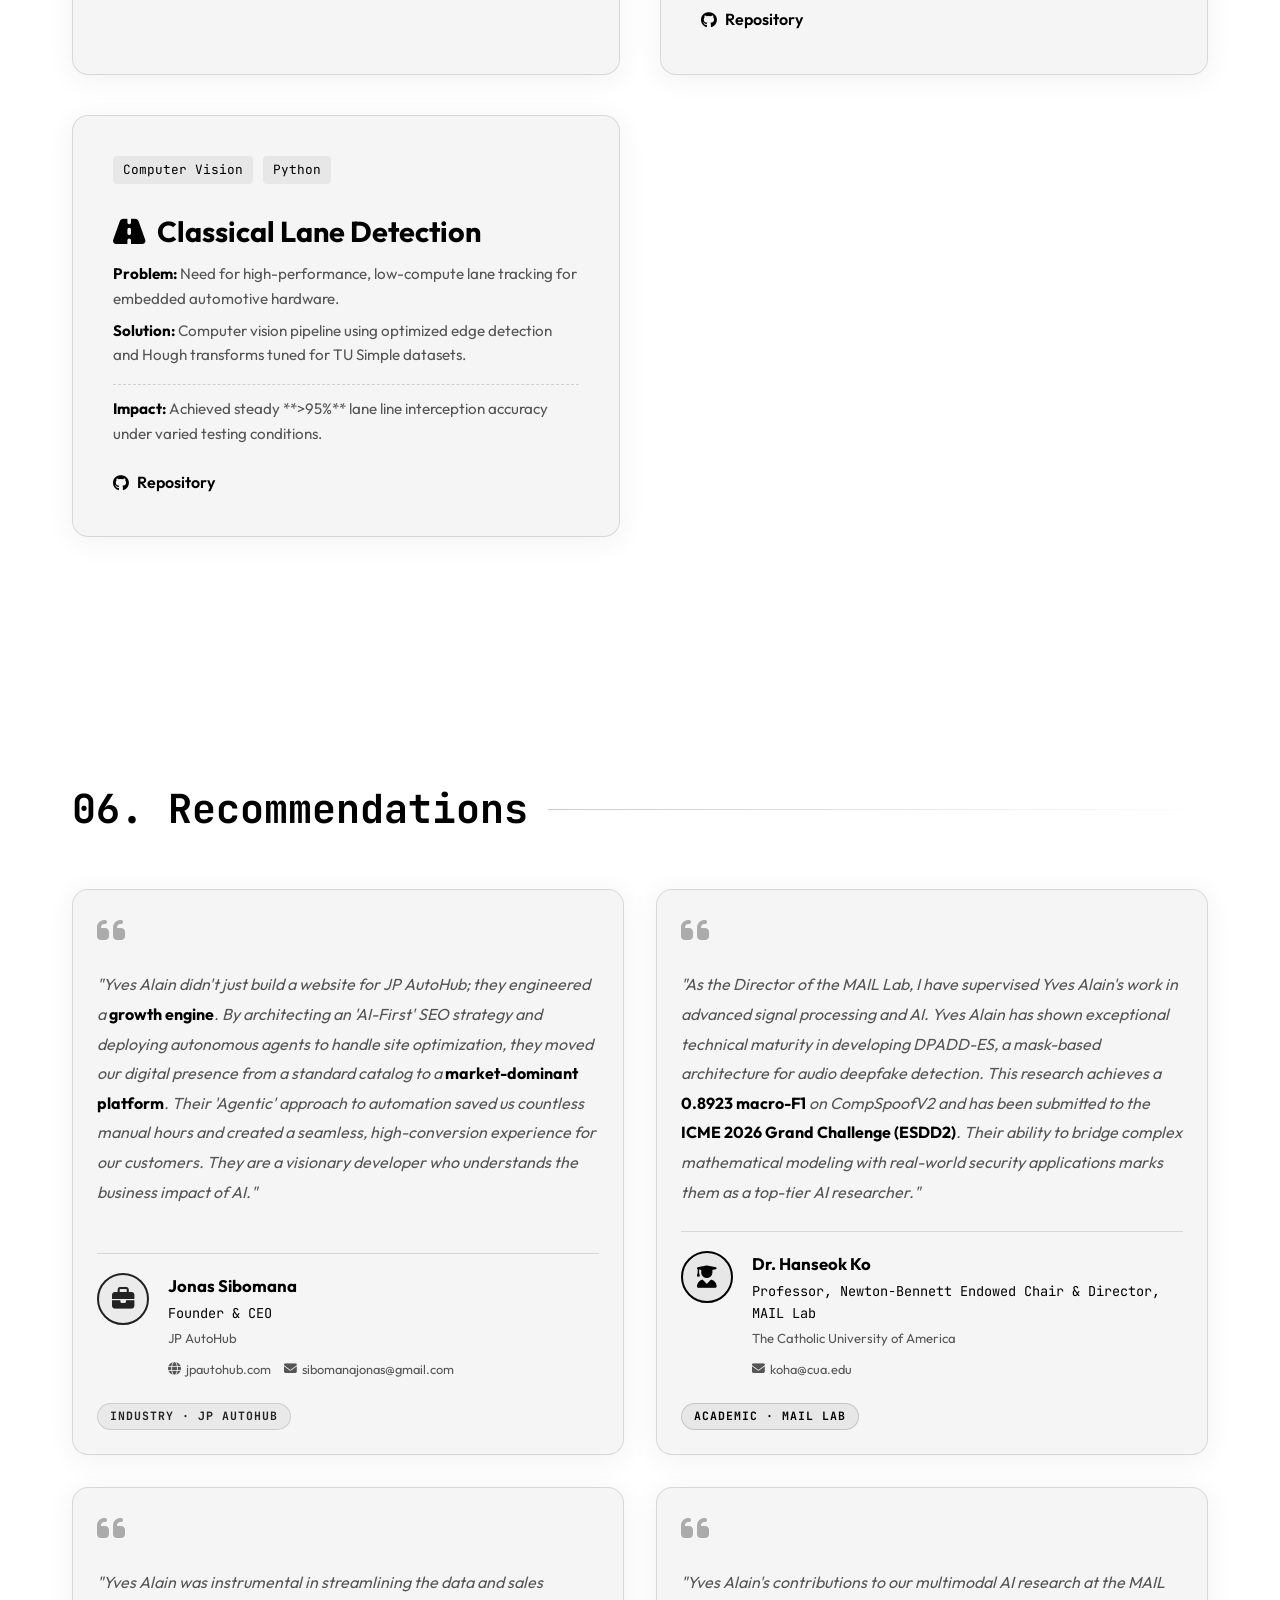
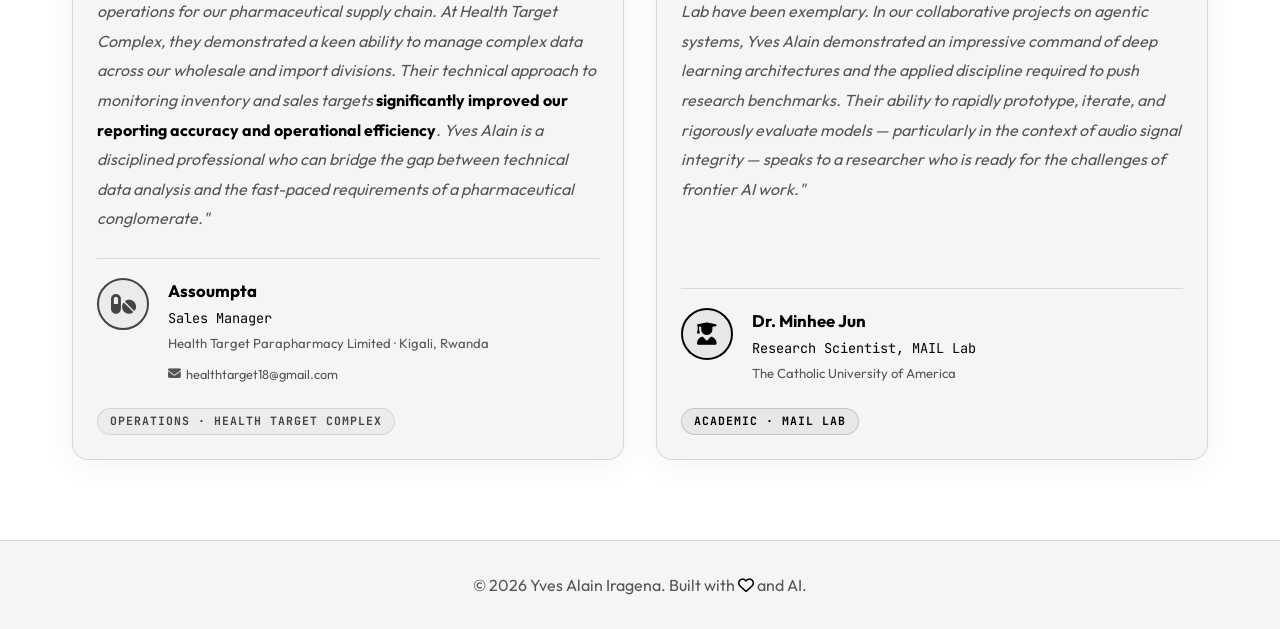
==== commit 98dc1ab6: "Fix all inaccuracies, align with resume, add resume download - Title: Applied ML Engineer & Graduate" ====
--- a/index.html
+++ b/index.html
@@ -56,18 +56,21 @@
                 </div>
 
                 <h1 class="hero-title">Yves Alain <span>Iragena</span></h1>
-                <h2 class="hero-subtitle">AI Systems Engineer</h2>
-                <span class="profile-location"><i class="fa-solid fa-location-dot"></i> Washington D.C., USA</span>
+                <h2 class="hero-subtitle">Applied ML Engineer &amp; Graduate Researcher</h2>
+                <span class="profile-location"><i class="fa-solid fa-location-dot"></i> Washington D.C., USA &nbsp;·&nbsp; F-1 CPT · Available Summer / Fall 2026</span>
 
                 <p class="hero-description">
-                    <strong>Data | Models | Insights</strong><br>
-                    Architecting intelligent systems that turn raw information into predictive power.
+                    <strong>Multimodal AI &nbsp;·&nbsp; LLM Systems &nbsp;·&nbsp; Audio Deepfake Detection</strong><br>
+                    Graduate Research Assistant at MAIL Lab, CUA — building production ML pipelines and agentic systems from research to deployment.
                 </p>
                 <div class="cta-group">
                     <a href="#projects" class="btn primary-btn" aria-label="Explore Projects">
-                        <i class="fa-solid fa-microchip"></i> Explore Systems
+                        <i class="fa-solid fa-microchip"></i> Explore Work
                     </a>
-                    <a href="mailto:yvesalainiragena@gmail.com" class="btn secondary-btn" aria-label="Email Me">
+                    <a href="Resume_Yves_Iragena_v6.pdf" class="btn primary-btn" aria-label="Download Resume" download>
+                        <i class="fa-solid fa-file-arrow-down"></i> Resume
+                    </a>
+                    <a href="mailto:iragena@cua.edu" class="btn secondary-btn" aria-label="Email Me">
                         <i class="fa-solid fa-envelope"></i> Email Me
                     </a>
                     <a href="https://www.linkedin.com/in/yves-alain-iragena-91b44b391" target="_blank" class="btn secondary-btn" aria-label="LinkedIn Profile">
@@ -108,18 +111,23 @@
             <div class="skills-grid">
                 <div class="skill-card glass-panel">
                     <i class="fa-solid fa-brain"></i>
-                    <h3>Agentic Systems</h3>
-                    <p>Claude API, LangChain, MCP (Model Context Protocol), AutoGPT</p>
+                    <h3>AI / ML</h3>
+                    <p>PyTorch · Wav2Vec2 · BiLSTM · Attention · CNN · Scikit-learn · NumPy · pandas</p>
                 </div>
                 <div class="skill-card glass-panel">
-                    <i class="fa-solid fa-database"></i>
-                    <h3>Data Science & Analytics</h3>
-                    <p>Data Validation, Exploratory Data Analysis, Data Wrangling</p>
+                    <i class="fa-solid fa-robot"></i>
+                    <h3>LLM Systems</h3>
+                    <p>LangGraph · LangChain · MCP · RAG · Pinecone · FAISS · Chroma · Claude API · OpenAI API</p>
+                </div>
+                <div class="skill-card glass-panel">
+                    <i class="fa-solid fa-server"></i>
+                    <h3>Backend / Infra</h3>
+                    <p>Python · FastAPI · Node.js · PostgreSQL · Docker · Kubernetes · AWS · GitHub Actions</p>
                 </div>
                 <div class="skill-card glass-panel">
                     <i class="fa-solid fa-code"></i>
-                    <h3>Full-Stack & Engineering</h3>
-                    <p>Python, JavaScript/React, FastAPI, SQL, API Integrations</p>
+                    <h3>Frontend</h3>
+                    <p>React · Next.js · TypeScript · WebSockets · Tailwind CSS</p>
                 </div>
             </div>
         </section>
@@ -134,17 +142,17 @@
             <div class="timeline">
                 <div class="timeline-item glass-panel">
                     <div class="timeline-dot"></div>
-                    <div class="timeline-date">December 2025 - Present</div>
+                    <div class="timeline-date">January 2025 – Present</div>
                     <h3 class="timeline-title">Graduate Research Assistant</h3>
-                    <h4 class="timeline-company"><i class="fa-solid fa-flask"></i> Catholic University of America (MAIL)</h4>
-                    <p>Researching multimodal sensor fusion, computer vision, and advanced signal processing. Key projects involve the development of agentic AI systems, large language models (LLMs), and autonomous planning for robotics and vehicles.</p>
+                    <h4 class="timeline-company"><i class="fa-solid fa-flask"></i> MAIL Lab · Catholic University of America · Washington D.C.</h4>
+                    <p>Developing DPADD-ES, a mask-based audio deepfake detection architecture — 0.8923 macro-F1 on CompSpoofV2 (250K clips), submitted to ICME 2026 Grand Challenge (ESDD2). Built adversarial RAG security framework achieving 82% hallucination reduction across Pinecone, FAISS, and Chroma.</p>
                 </div>
                 <div class="timeline-item glass-panel">
                     <div class="timeline-dot"></div>
-                    <div class="timeline-date">October 2023 - January 2025</div>
+                    <div class="timeline-date">October 2023 – January 2025</div>
                     <h3 class="timeline-title">Data &amp; Operations Analyst</h3>
-                    <h4 class="timeline-company"><i class="fa-solid fa-briefcase"></i> HEALTH TARGET PARAPHARMACY LTD</h4>
-                    <p>Automated 20+ hrs/week of manual data processing via Python and SQL pipelines; reduced data entry error rate by 70%. Designed and deployed an inventory tracking system across a multi-location retail network, eliminating stock reconciliation inconsistencies.</p>
+                    <h4 class="timeline-company"><i class="fa-solid fa-briefcase"></i> Health Target Parapharmacy Ltd · Kigali, Rwanda</h4>
+                    <p>Built Python and SQL automation pipelines eliminating 20+ hrs/week of manual data processing — 70% reduction in data entry errors across multi-location retail operations. Designed and deployed inventory tracking system across the company's wholesale and import divisions.</p>
                 </div>
                 <div class="timeline-item glass-panel">
                     <div class="timeline-dot"></div>
@@ -168,7 +176,7 @@
                 <div class="edu-details">
                     <h3 class="edu-degree">M.S. Data Analytics — Multimodal AI Focus</h3>
                     <h4 class="edu-university">The Catholic University of America</h4>
-                    <p class="edu-location"><i class="fa-solid fa-location-dot"></i> Washington D.C., USA &nbsp;|&nbsp; GPA: 3.7/4.0</p>
+                    <p class="edu-location"><i class="fa-solid fa-location-dot"></i> Washington D.C., USA &nbsp;·&nbsp; GPA: 3.7/4.0 &nbsp;·&nbsp; Research Assistantship</p>
                 </div>
                 <div class="edu-year">2025 – May 2026</div>
             </div>
@@ -178,7 +186,7 @@
                 <div class="edu-details">
                     <h3 class="edu-degree">B.S. Computer Science — Honors &amp; Distinction</h3>
                     <h4 class="edu-university">KL University</h4>
-                    <p class="edu-location"><i class="fa-solid fa-location-dot"></i> Vijayawada, India &nbsp;|&nbsp; CGPA: 8.9/10</p>
+                    <p class="edu-location"><i class="fa-solid fa-location-dot"></i> Vijayawada, India &nbsp;·&nbsp; CGPA: 8.9/10</p>
                 </div>
                 <div class="edu-year">2019 – 2023</div>
             </div>
@@ -229,42 +237,42 @@
 
             <div class="projects-grid">
                 
-                <!-- Project 1 -->
-                <div class="project-card glass-panel">
-                <!-- Project 1: Audio Deepfake Detection (Flagship Research) -->
+                <!-- Project 1: DPADD-ES (Flagship Research) -->
                 <div class="project-card glass-panel project-card--research">
-                    <div class="project-badge project-badge--research">Research Lead</div>
+                    <div class="project-badge project-badge--research">ICME 2026 · Research Lead</div>
                     <div class="project-tech-tags">
                         <span>PyTorch</span>
                         <span>Wav2Vec2</span>
                         <span>BiLSTM</span>
-                        <span>Attention</span>
-                        <span>Signal Processing</span>
+                        <span>Multi-Head Attention</span>
+                        <span>CompSpoofV2</span>
                     </div>
                     <h3 class="project-title"><i class="fa-solid fa-wave-square"></i> DPADD-ES — Audio Deepfake Detection</h3>
                     <div class="project-business-case">
-                        <p><strong>Innovation:</strong> Mask-based speech/environment disentanglement architecture that separates synthetic artifacts from background noise — solving the cross-domain generalization failure in existing detectors.</p>
-                        <p><strong>Technical:</strong> Wav2Vec2 SSL encoder + BiLSTM + multi-head self-attention with Frobenius orthogonality loss achieving <strong>0.8923 macro-F1</strong> on CompSpoofV2 (5-class, 250K clips).</p>
-                        <p class="project-impact"><strong>Research Impact:</strong> Submitted to <strong>ICME 2026 Grand Challenge (ESDD2)</strong> — Multimodal AI Laboratory, Catholic University of America.</p>
-                    </div>
-                    <div class="project-links">
-                        <a href="https://github.com/Alan-911/Audio-Deepfake-Detection" target="_blank" class="project-link" aria-label="View Audio Deepfake Detection GitHub"><i class="fa-brands fa-github"></i> Repository</a>
-                    </div>
-                </div>
-
-                <!-- Project 2: JP AutoHub SEO Engine (Flagship Agent) -->
+                        <p><strong>Innovation:</strong> Mask-based architecture enforcing disentangled speech and environment representations via Frobenius orthogonality loss — isolates deepfake artifacts at source.</p>
+                        <p><strong>Result:</strong> <strong>0.8923 macro-F1</strong> on CompSpoofV2 (250K clips, 5 classes) vs 0.63 baseline on unseen generators.</p>
+                        <p class="project-impact"><strong>Status:</strong> Submitted to <strong>ICME 2026 Grand Challenge (ESDD2)</strong>.</p>
+                    </div>
+                    <div class="project-links">
+                        <a href="https://github.com/Alan-911/Audio-Deepfake-Detection" target="_blank" class="project-link" aria-label="View DPADD-ES GitHub"><i class="fa-brands fa-github"></i> Repository</a>
+                    </div>
+                </div>
+
+                <!-- Project 2: JP AutoHub SEO Engine -->
                 <div class="project-card glass-panel project-card--featured">
                     <div class="project-badge">Live Product</div>
                     <div class="project-tech-tags">
-                        <span>LangGraph</span>
                         <span>Python</span>
-                        <span>OpenAI API (GPT-4o)</span>
-                    </div>
-                    <h3 class="project-title"><i class="fa-solid fa-car"></i> Autonomous Agent SEO Engine (JP AutoHub)</h3>
+                        <span>LangChain</span>
+                        <span>AWS</span>
+                        <span>PostgreSQL</span>
+                        <span>FastAPI</span>
+                    </div>
+                    <h3 class="project-title"><i class="fa-solid fa-car"></i> JP AutoHub — Multi-Agent SEO Engine</h3>
                     <div class="project-business-case">
                         <p><strong>Problem:</strong> Zero digital footprint for a traditional salvage business in a highly competitive SEO environment.</p>
-                        <p><strong>Solution:</strong> Stateful multi-agent system using <strong>LangGraph</strong> to automate data extraction and high-intent SEO content mapping.</p>
-                        <p class="project-impact"><strong>Business Impact:</strong> Transitioned from zero presence to market-dominant SEO platform, reducing manual work by <strong>22%</strong>.</p>
+                        <p><strong>Solution:</strong> LangChain multi-agent pipeline automating the full SEO content lifecycle — keyword research, product description generation, metadata optimization, and direct publishing.</p>
+                        <p class="project-impact"><strong>Business Impact:</strong> Transitioned from zero presence to market-dominant SEO platform, reducing manual operational workload by <strong>22%</strong>.</p>
                     </div>
                     <div class="project-links">
                         <a href="https://jpautohub.com" target="_blank" class="project-link project-link--live" aria-label="View JP AutoHub Live Site"><i class="fa-solid fa-arrow-up-right-from-square"></i> Live Site</a>
@@ -276,35 +284,38 @@
                 <div class="project-card glass-panel">
                     <div class="project-tech-tags">
                         <span>Python</span>
-                        <span>Claude 3.5</span>
-                        <span>MCP</span>
-                    </div>
-                    <h3 class="project-title"><i class="fa-brands fa-google"></i> Gmail AI Agent — Semantic Autopilot</h3>
-                    <div class="project-business-case">
-                        <p><strong>Problem:</strong> Rigid filters fail to handle semantic nuances in high-volume cold outreach and project triage.</p>
-                        <p><strong>Solution:</strong> Autonomous agent executing zero-touch semantic categorization via MCP, with a React visualization dashboard.</p>
-                        <p class="project-impact"><strong>Impact:</strong> Achieved **98%** classification accuracy, saving ~10 hours/week in operational overhead.</p>
+                        <span>Claude Haiku</span>
+                        <span>Anthropic SDK</span>
+                        <span>Gmail API</span>
+                        <span>FastAPI</span>
+                    </div>
+                    <h3 class="project-title"><i class="fa-brands fa-google"></i> Gmail AI Semantic Autopilot</h3>
+                    <div class="project-business-case">
+                        <p><strong>Problem:</strong> Keyword-based filters cannot understand intent — cold outreach and urgent client messages look identical to rule engines.</p>
+                        <p><strong>Solution:</strong> Polling daemon using Claude Haiku via the Anthropic SDK to classify emails into 7 intent categories. Auto-archives cold outreach and newsletters, never deletes.</p>
+                        <p class="project-impact"><strong>Impact:</strong> 98%+ accuracy · 1,400+ emails processed · ~10 hrs/week saved · &lt;$0.01/day API cost.</p>
                     </div>
                     <div class="project-links">
                         <a href="https://github.com/Alan-911/gmail-ai-agent" target="_blank" class="project-link" aria-label="View Gmail AI Agent"><i class="fa-brands fa-github"></i> Repository</a>
                     </div>
                 </div>
 
-                <!-- Project 4: WhatsApp AI Agent -->
+                <!-- Project 4: Real-Time Ops Dashboard -->
                 <div class="project-card glass-panel">
                     <div class="project-tech-tags">
-                        <span>FastAPI</span>
-                        <span>Twilio</span>
-                        <span>Claude API</span>
-                    </div>
-                    <h3 class="project-title"><i class="fa-brands fa-whatsapp"></i> WhatsApp AI Agent — Business Reporting</h3>
-                    <div class="project-business-case">
-                        <p><strong>Problem:</strong> Ad-hoc reporting requests require manual DB querying or complex dashboard logins for stakeholders.</p>
-                        <p><strong>Solution:</strong> Secure MCP bridge allowing conversational querying of live financial summaries directly through WhatsApp.</p>
-                        <p class="project-impact"><strong>Impact:</strong> Reduced time-to-insight by **75%** while maintaining zero database exposure via secure tool-calling.</p>
-                    </div>
-                    <div class="project-links">
-                        <a href="https://github.com/Alan-911/whatsapp-ai-agent" target="_blank" class="project-link" aria-label="View WhatsApp AI Agent"><i class="fa-brands fa-github"></i> Repository</a>
+                        <span>Next.js 16</span>
+                        <span>TypeScript</span>
+                        <span>Supabase Realtime</span>
+                        <span>Tailwind CSS 4</span>
+                    </div>
+                    <h3 class="project-title"><i class="fa-solid fa-gauge-high"></i> Real-Time Ops Dashboard</h3>
+                    <div class="project-business-case">
+                        <p><strong>Problem:</strong> Multi-agent task systems need live visibility — polling loops introduce lag and stale state.</p>
+                        <p><strong>Solution:</strong> Live task board on Supabase <code>postgres_changes</code> WebSocket subscriptions. DB writes appear on screen in under 50ms. Optimistic UI updates with automatic rollback on write failure.</p>
+                        <p class="project-impact"><strong>Stack:</strong> Next.js 16 · React 19 · TypeScript 5 · Supabase Realtime · Tailwind CSS 4</p>
+                    </div>
+                    <div class="project-links">
+                        <a href="https://github.com/Alan-911/real-time-dashboard" target="_blank" class="project-link" aria-label="View Real-Time Dashboard"><i class="fa-brands fa-github"></i> Repository</a>
                     </div>
                 </div>
 
@@ -326,21 +337,25 @@
                     </div>
                 </div>
 
-                <!-- Project 6: Enterprise Agent Framework (EAF) -->
+                <!-- Project 6: AuraCommerce -->
                 <div class="project-card glass-panel project-card--featured">
-                    <div class="project-badge">Architecture Proposal</div>
-                    <div class="project-tech-tags">
-                        <span>Agentic Workflows</span>
-                        <span>Multi-Agent System</span>
-                        <span>State Management</span>
-                    </div>
-                    <h3 class="project-title"><i class="fa-solid fa-building-shield"></i> Enterprise Agent Framework</h3>
-                    <div class="project-business-case">
-                        <p><strong>Description:</strong> A comprehensive proposal and architectural blueprint for building scalable, AI-augmented enterprise applications.</p>
-                        <p><strong>Impact:</strong> Outlines stateful multi-agent workflows and unified RAG stacks for high-performance production environments instead of traditional API routing.</p>
-                    </div>
-                    <div class="project-links">
-                        <a href="https://github.com/Alan-911/enterprise-agent-framework" target="_blank" class="project-link" aria-label="View EAF Framework GitHub"><i class="fa-brands fa-github"></i> Repository</a>
+                    <div class="project-badge">Live System</div>
+                    <div class="project-tech-tags">
+                        <span>Python</span>
+                        <span>FastAPI</span>
+                        <span>OpenAI GPT-4o-mini</span>
+                        <span>SQLite</span>
+                        <span>Plotly.js</span>
+                        <span>Prometheus</span>
+                    </div>
+                    <h3 class="project-title"><i class="fa-solid fa-chart-line"></i> AuraCommerce — Agentic BI Dashboard</h3>
+                    <div class="project-business-case">
+                        <p><strong>Problem:</strong> E-commerce operators need real-time KPI visibility with anomaly detection — without going down if the LLM API is unavailable.</p>
+                        <p><strong>Solution:</strong> 3-agent pipeline (Analyst → Sentinel → Reporter) with dual-mode Sentinel: GPT-4o-mini reasoning when API key is present, deterministic rule-based fallback otherwise. 6 live Plotly.js charts + PDF report export.</p>
+                        <p class="project-impact"><strong>Impact:</strong> Zero-downtime anomaly detection · PDF export on demand · Prometheus metrics scraping.</p>
+                    </div>
+                    <div class="project-links">
+                        <a href="https://github.com/Alan-911/enterprise-agent-framework" target="_blank" class="project-link" aria-label="View AuraCommerce GitHub"><i class="fa-brands fa-github"></i> Repository</a>
                     </div>
                 </div>
 
@@ -398,7 +413,7 @@
                 <div class="rec-card glass-panel">
                     <div class="rec-quote-icon"><i class="fa-solid fa-quote-left"></i></div>
                     <p class="rec-body">
-                        "As the Director of the MAIL Lab, I have supervised Yves Alain's work in advanced signal processing and AI. Yves Alain has shown exceptional technical maturity in developing DPADD-ES, a mask-based speech/environment separation architecture for audio deepfake detection. This research, submitted to the ICME 2026 Grand Challenge (ESDD2), achieved a <strong>0.8923 macro-F1</strong> on CompSpoofV2 (250K clips). Their ability to bridge complex mathematical modeling with real-world security applications marks them as a top-tier AI researcher."
+                        "As the Director of the MAIL Lab, I have supervised Yves Alain's work in advanced signal processing and AI. Yves Alain has shown exceptional technical maturity in developing DPADD-ES, a mask-based architecture for audio deepfake detection. This research achieves a <strong>0.8923 macro-F1</strong> on CompSpoofV2 and has been submitted to the <strong>ICME 2026 Grand Challenge (ESDD2)</strong>. Their ability to bridge complex mathematical modeling with real-world security applications marks them as a top-tier AI researcher."
                     </p>
                     <div class="rec-meta">
                         <div class="rec-avatar-placeholder"><i class="fa-solid fa-user-graduate"></i></div>
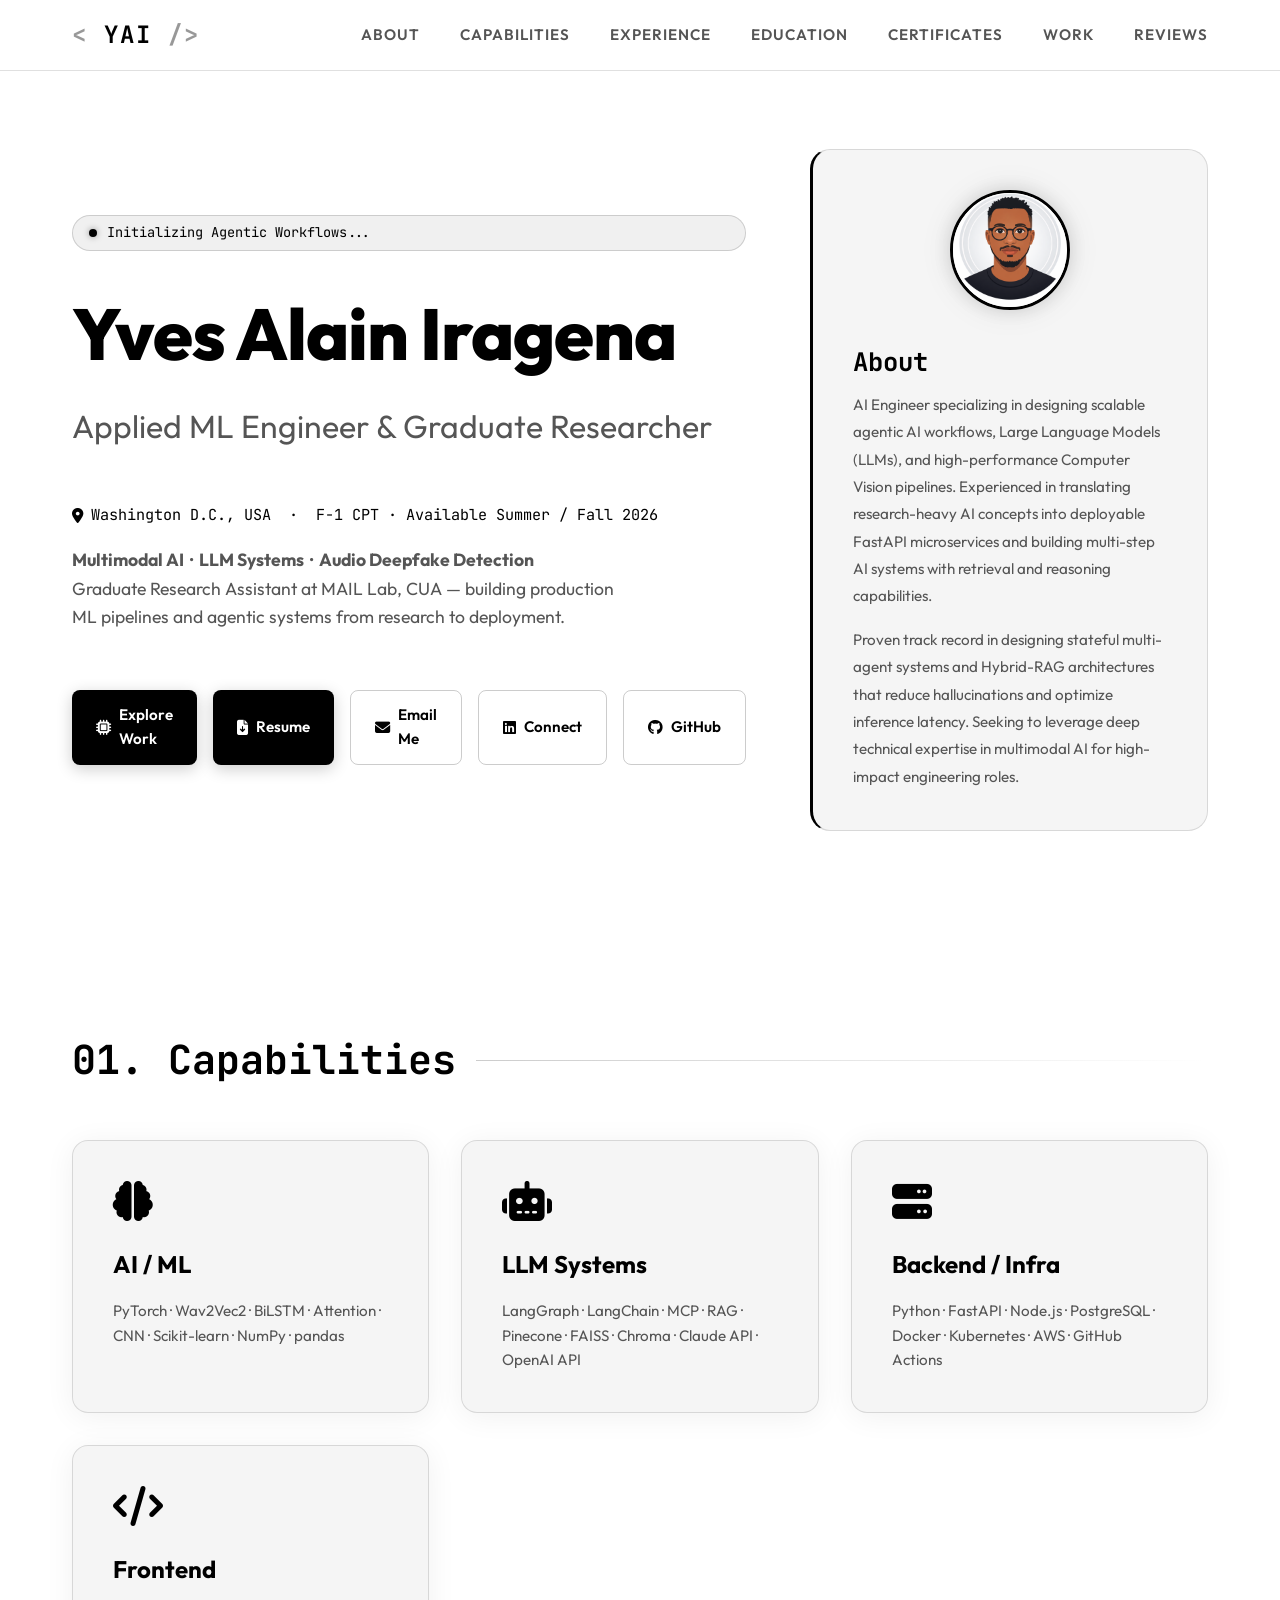
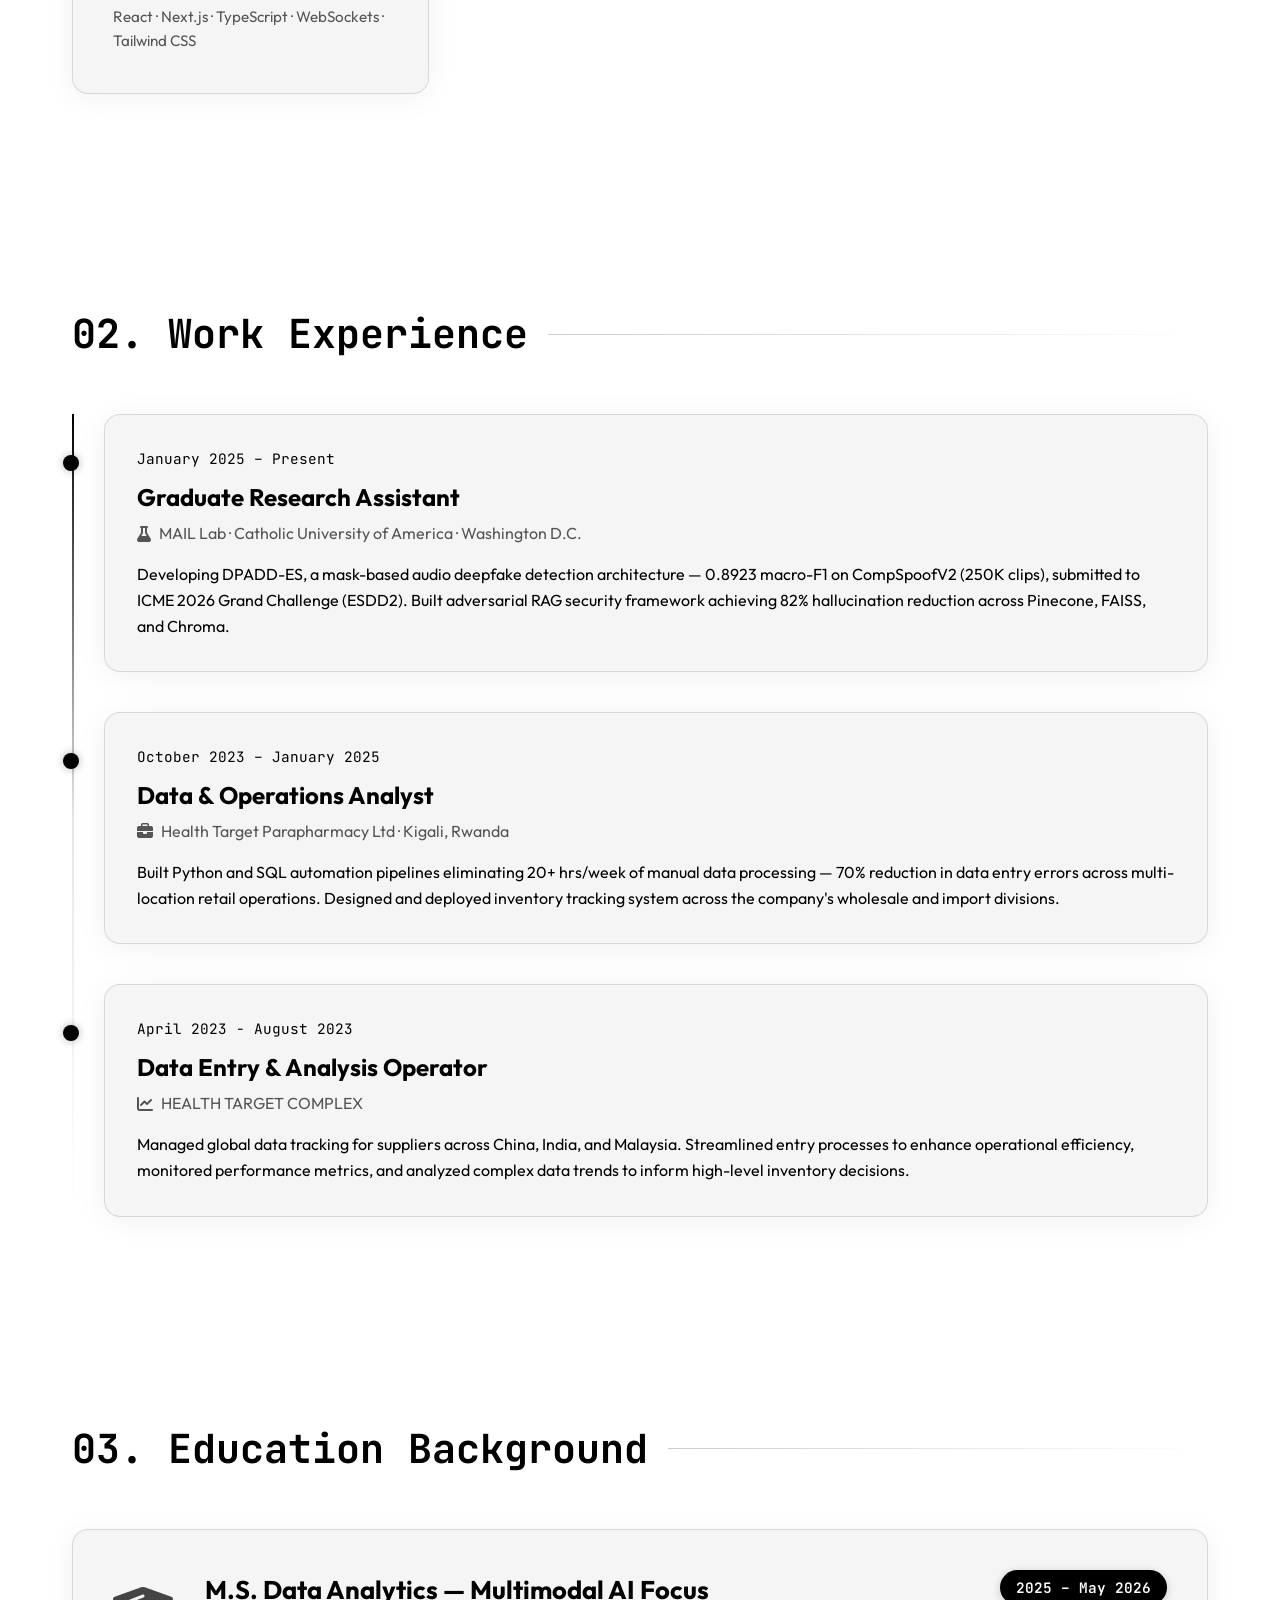
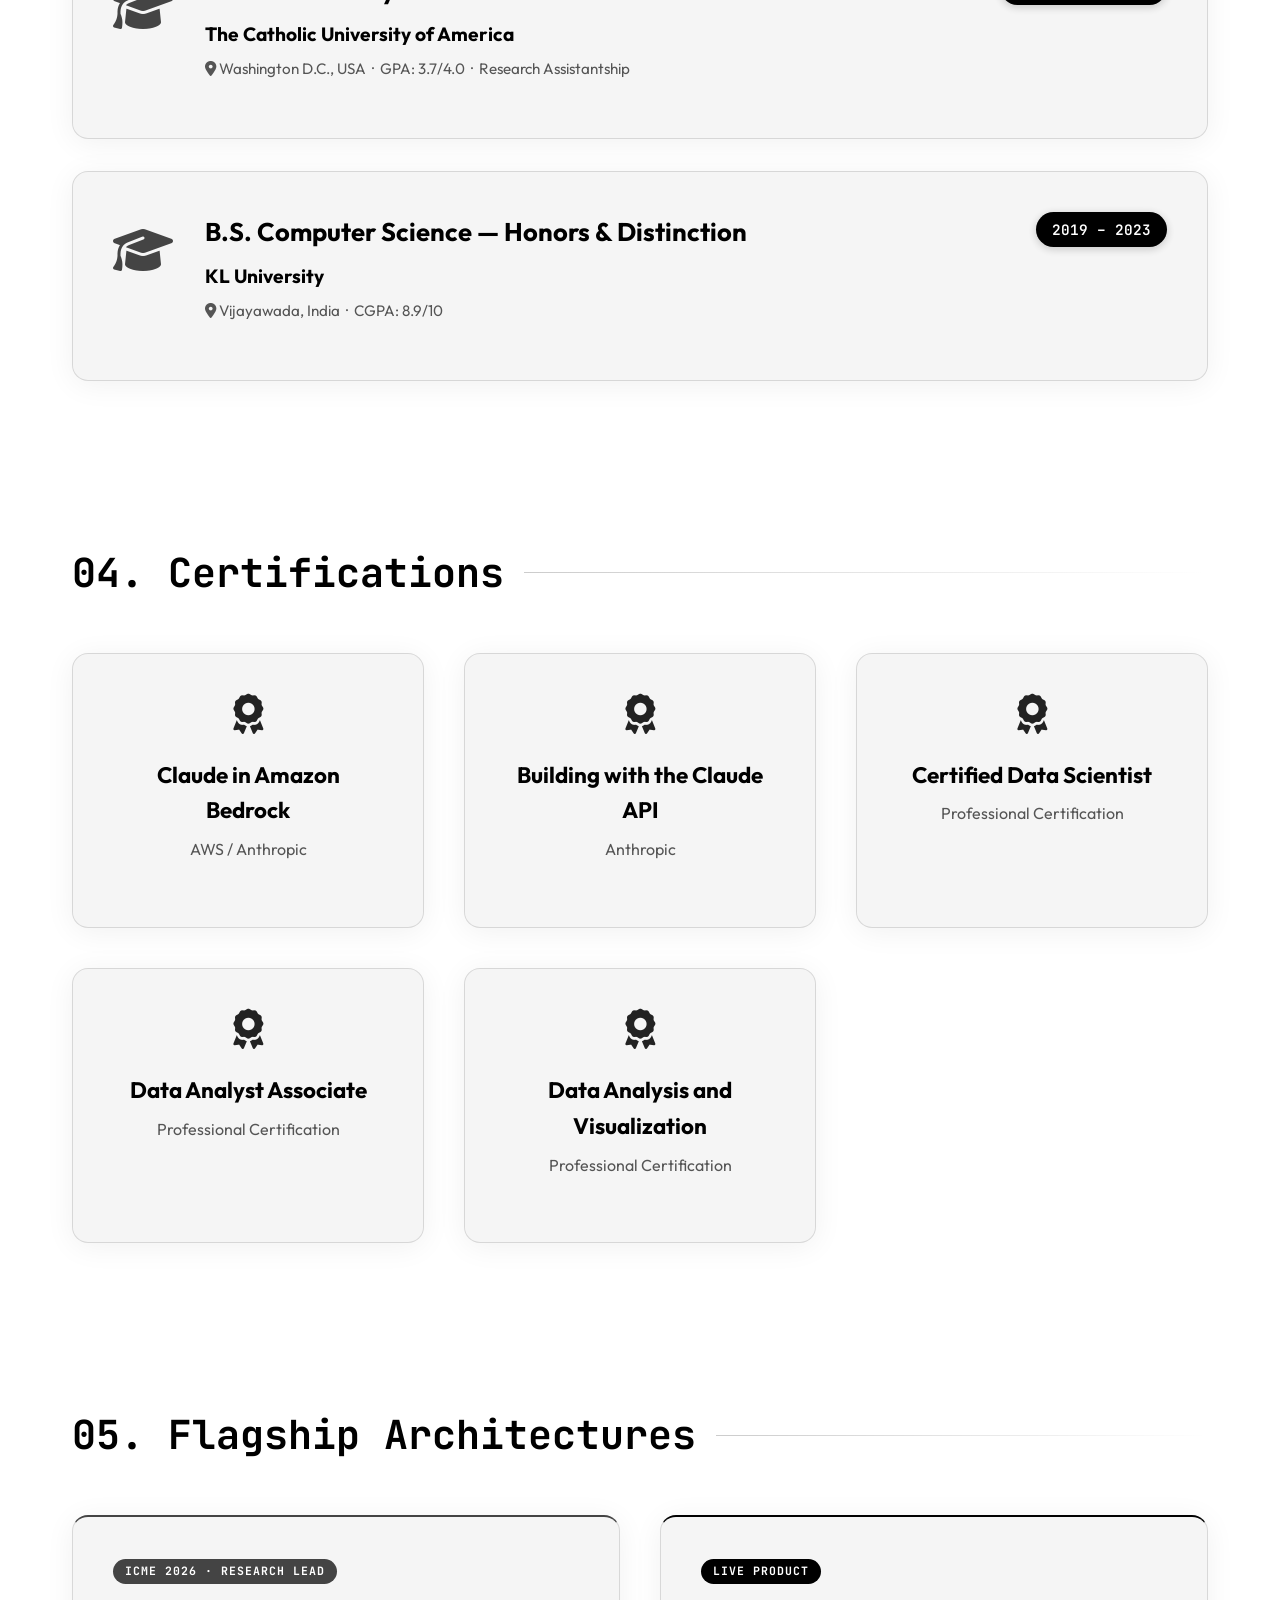
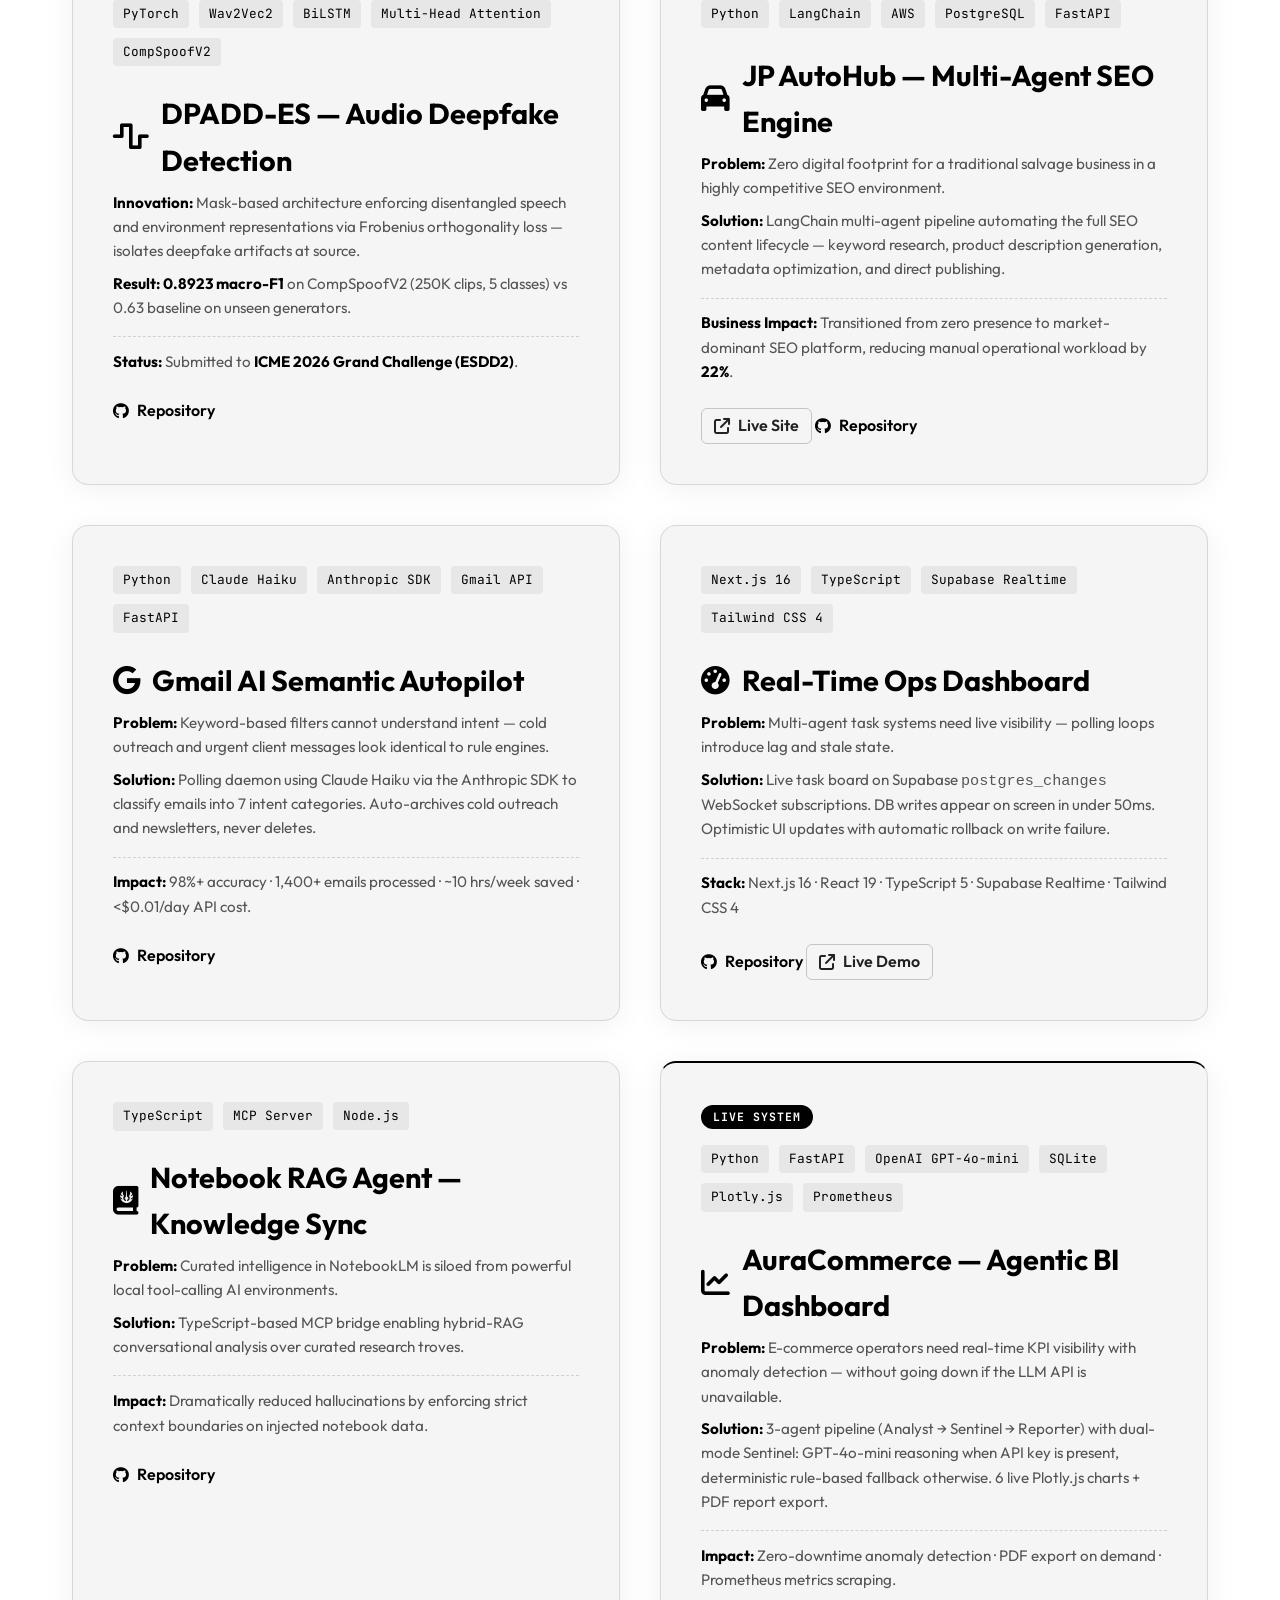
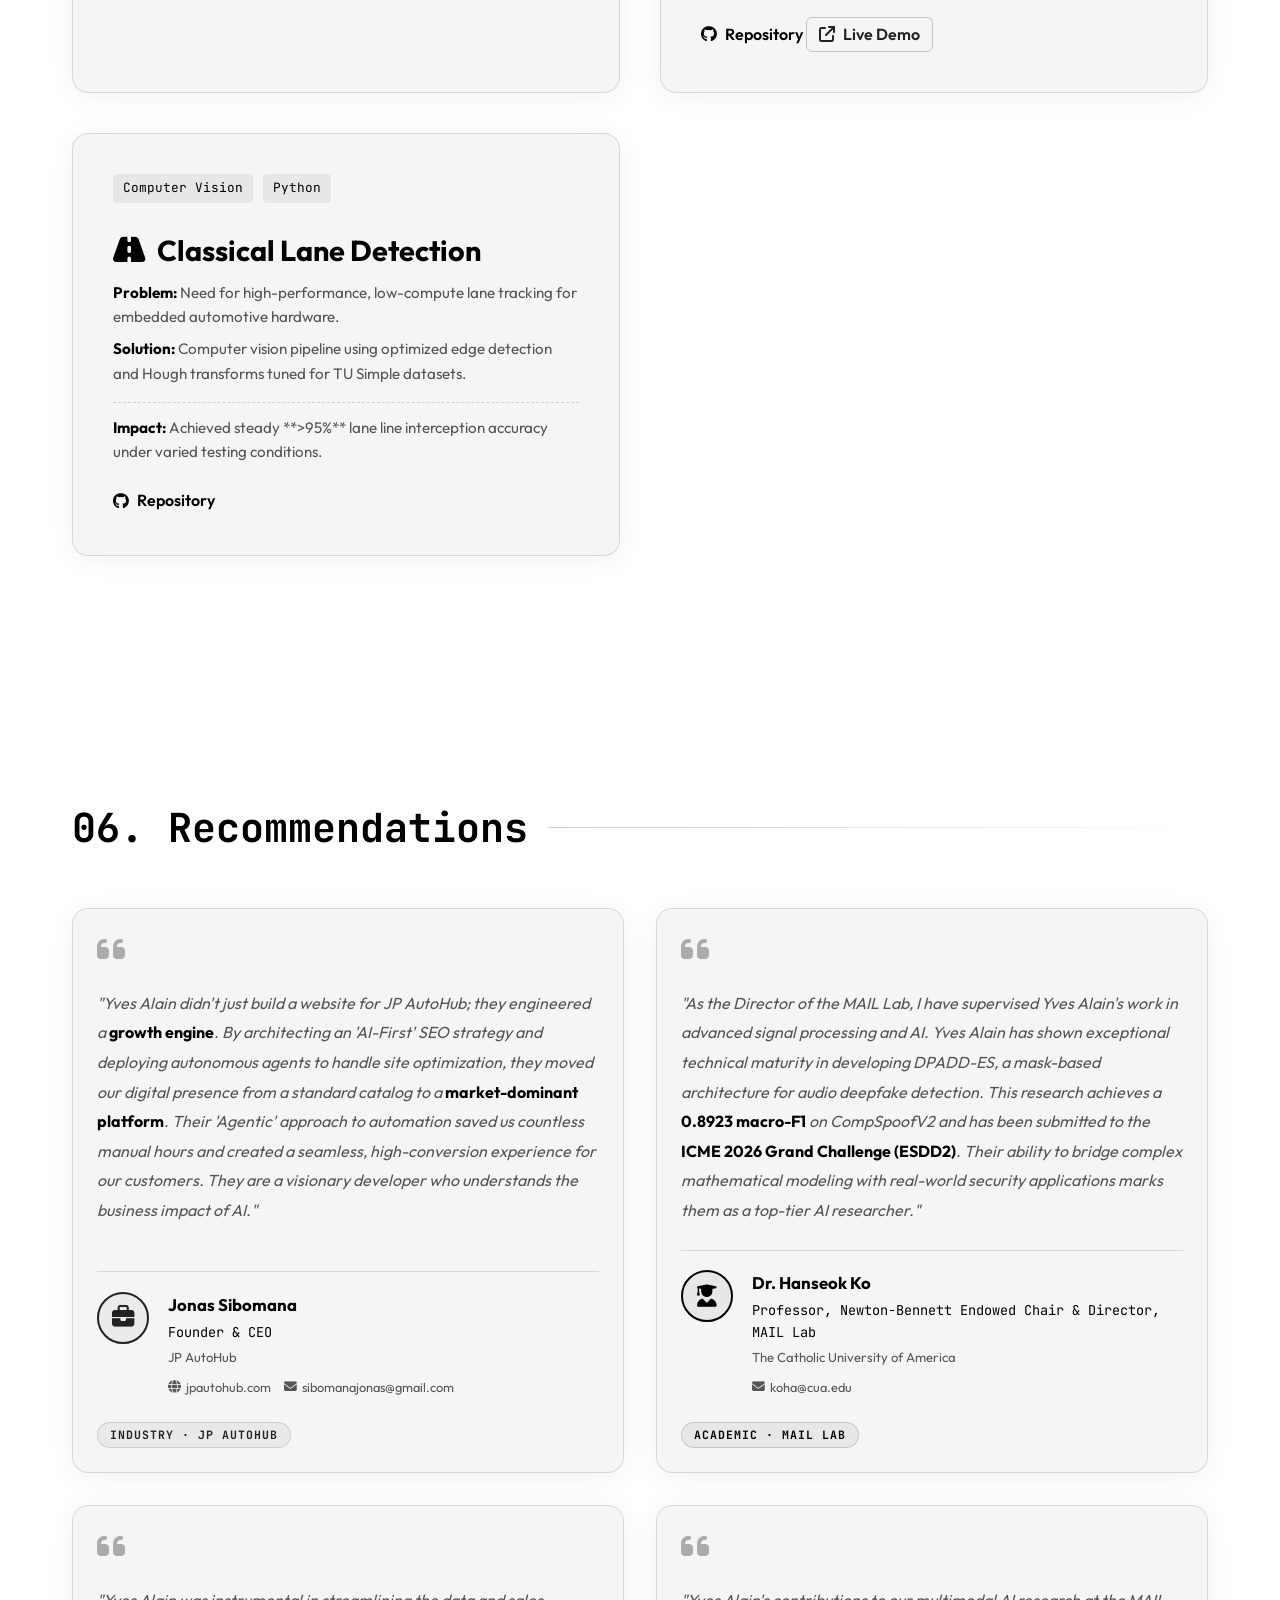
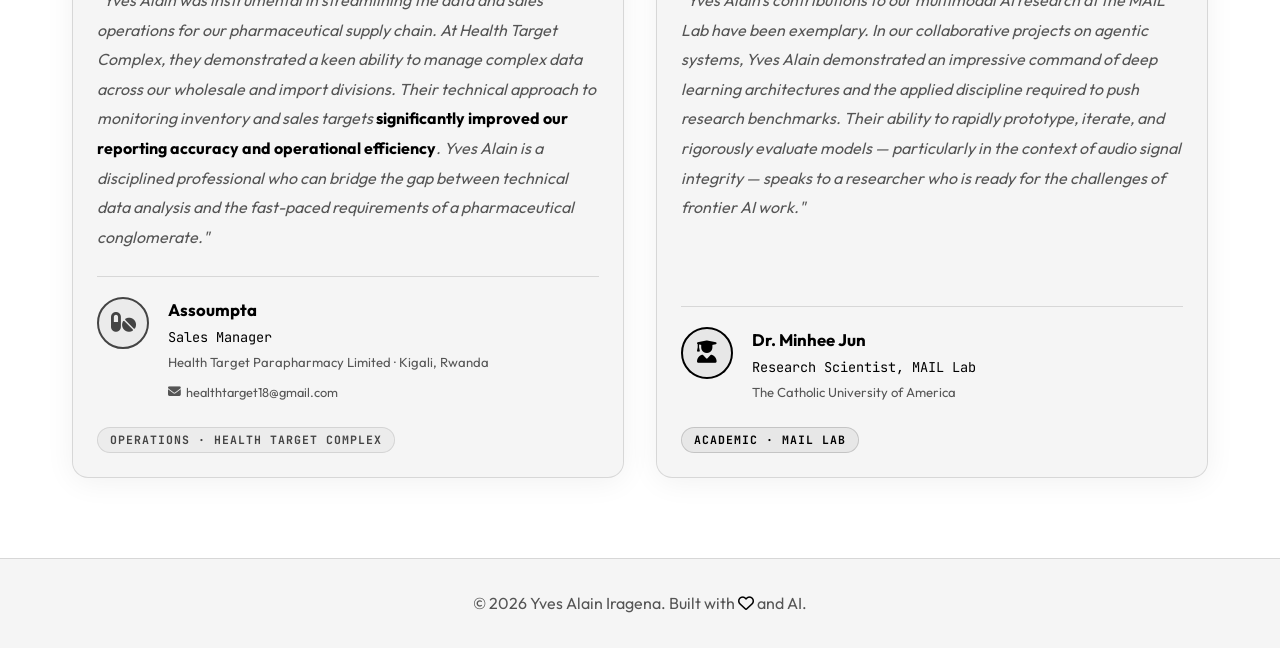
==== commit 96a80053: "Add live demo links for AuraCommerce and Real-Time Dashboard Co-Authored-By: Claude Sonnet 4.6 <nore" ====
--- a/index.html
+++ b/index.html
@@ -316,6 +316,7 @@
                     </div>
                     <div class="project-links">
                         <a href="https://github.com/Alan-911/real-time-dashboard" target="_blank" class="project-link" aria-label="View Real-Time Dashboard"><i class="fa-brands fa-github"></i> Repository</a>
+                        <a href="https://real-time-dashboard-blush.vercel.app" target="_blank" class="project-link project-link--live" aria-label="Live Demo"><i class="fa-solid fa-arrow-up-right-from-square"></i> Live Demo</a>
                     </div>
                 </div>
 
@@ -356,6 +357,7 @@
                     </div>
                     <div class="project-links">
                         <a href="https://github.com/Alan-911/enterprise-agent-framework" target="_blank" class="project-link" aria-label="View AuraCommerce GitHub"><i class="fa-brands fa-github"></i> Repository</a>
+                        <a href="https://enterprise-agent-framework.vercel.app" target="_blank" class="project-link project-link--live" aria-label="Live Demo"><i class="fa-solid fa-arrow-up-right-from-square"></i> Live Demo</a>
                     </div>
                 </div>
 
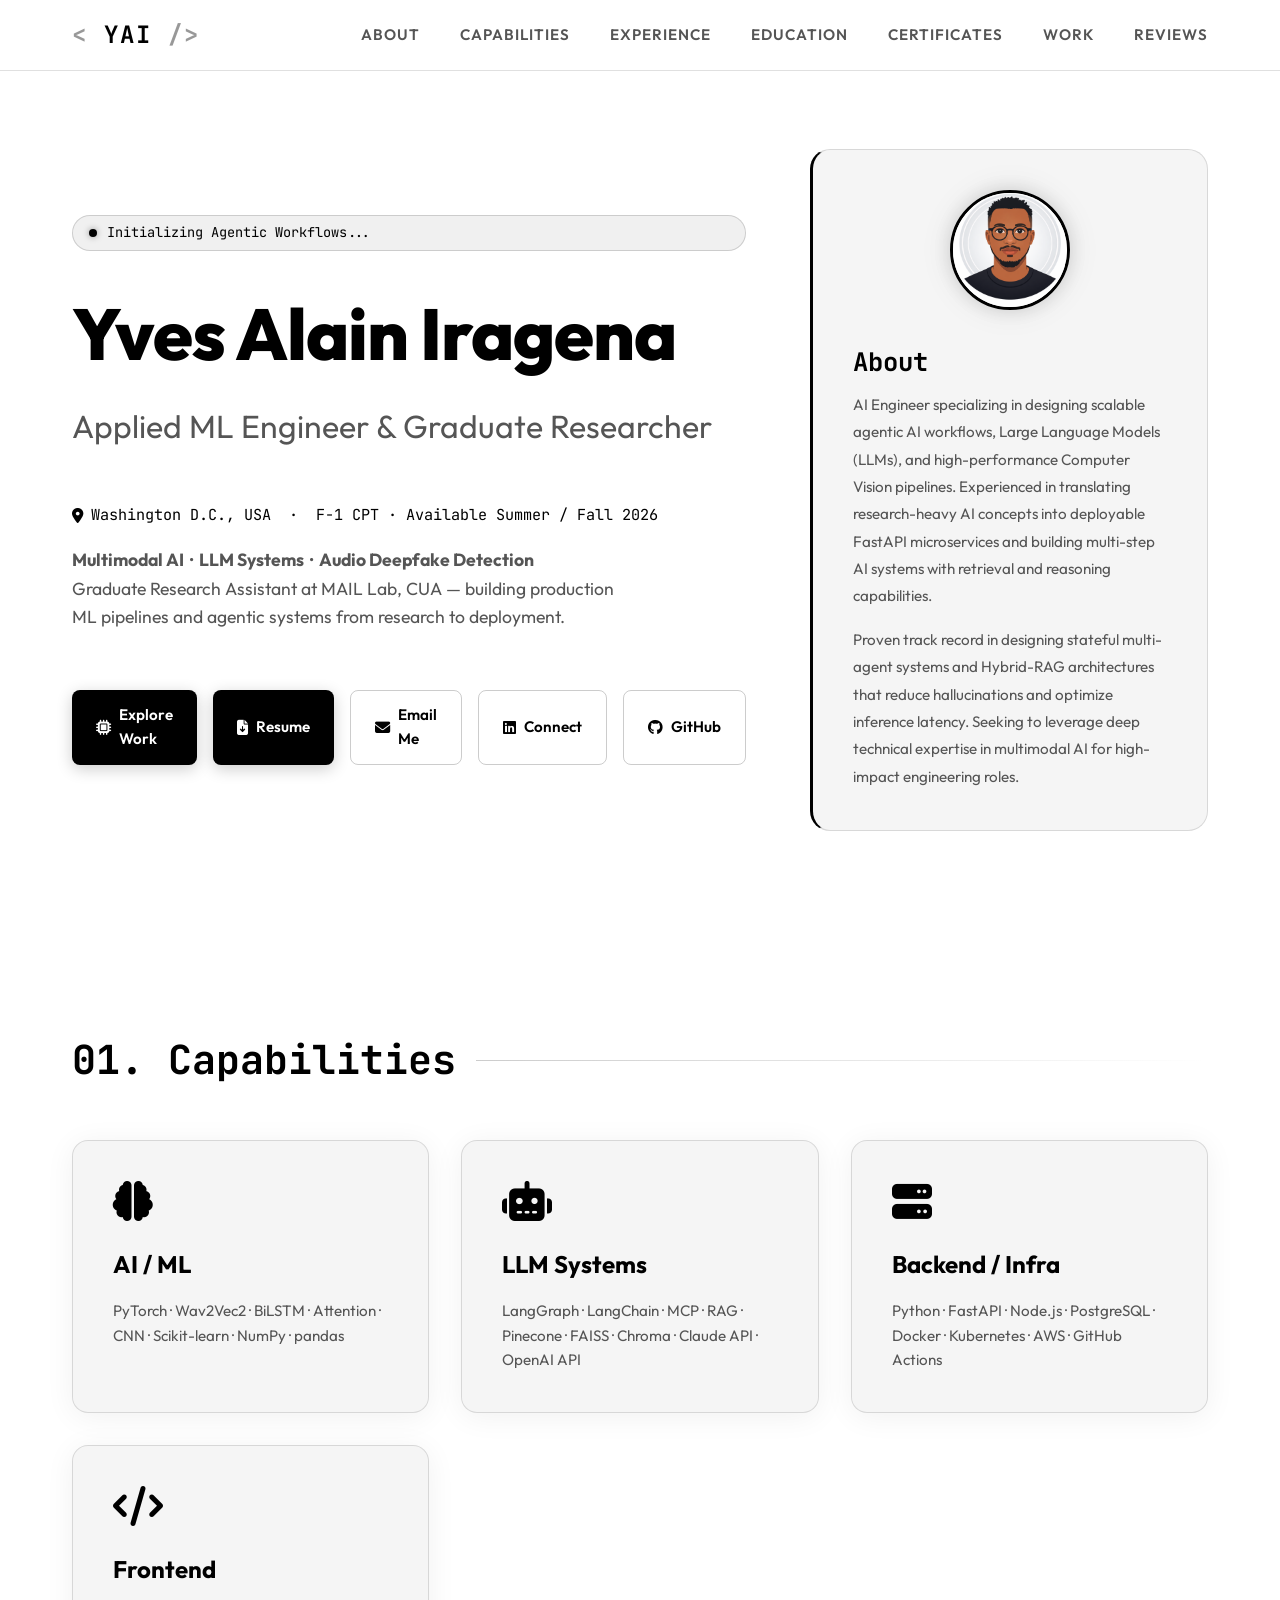
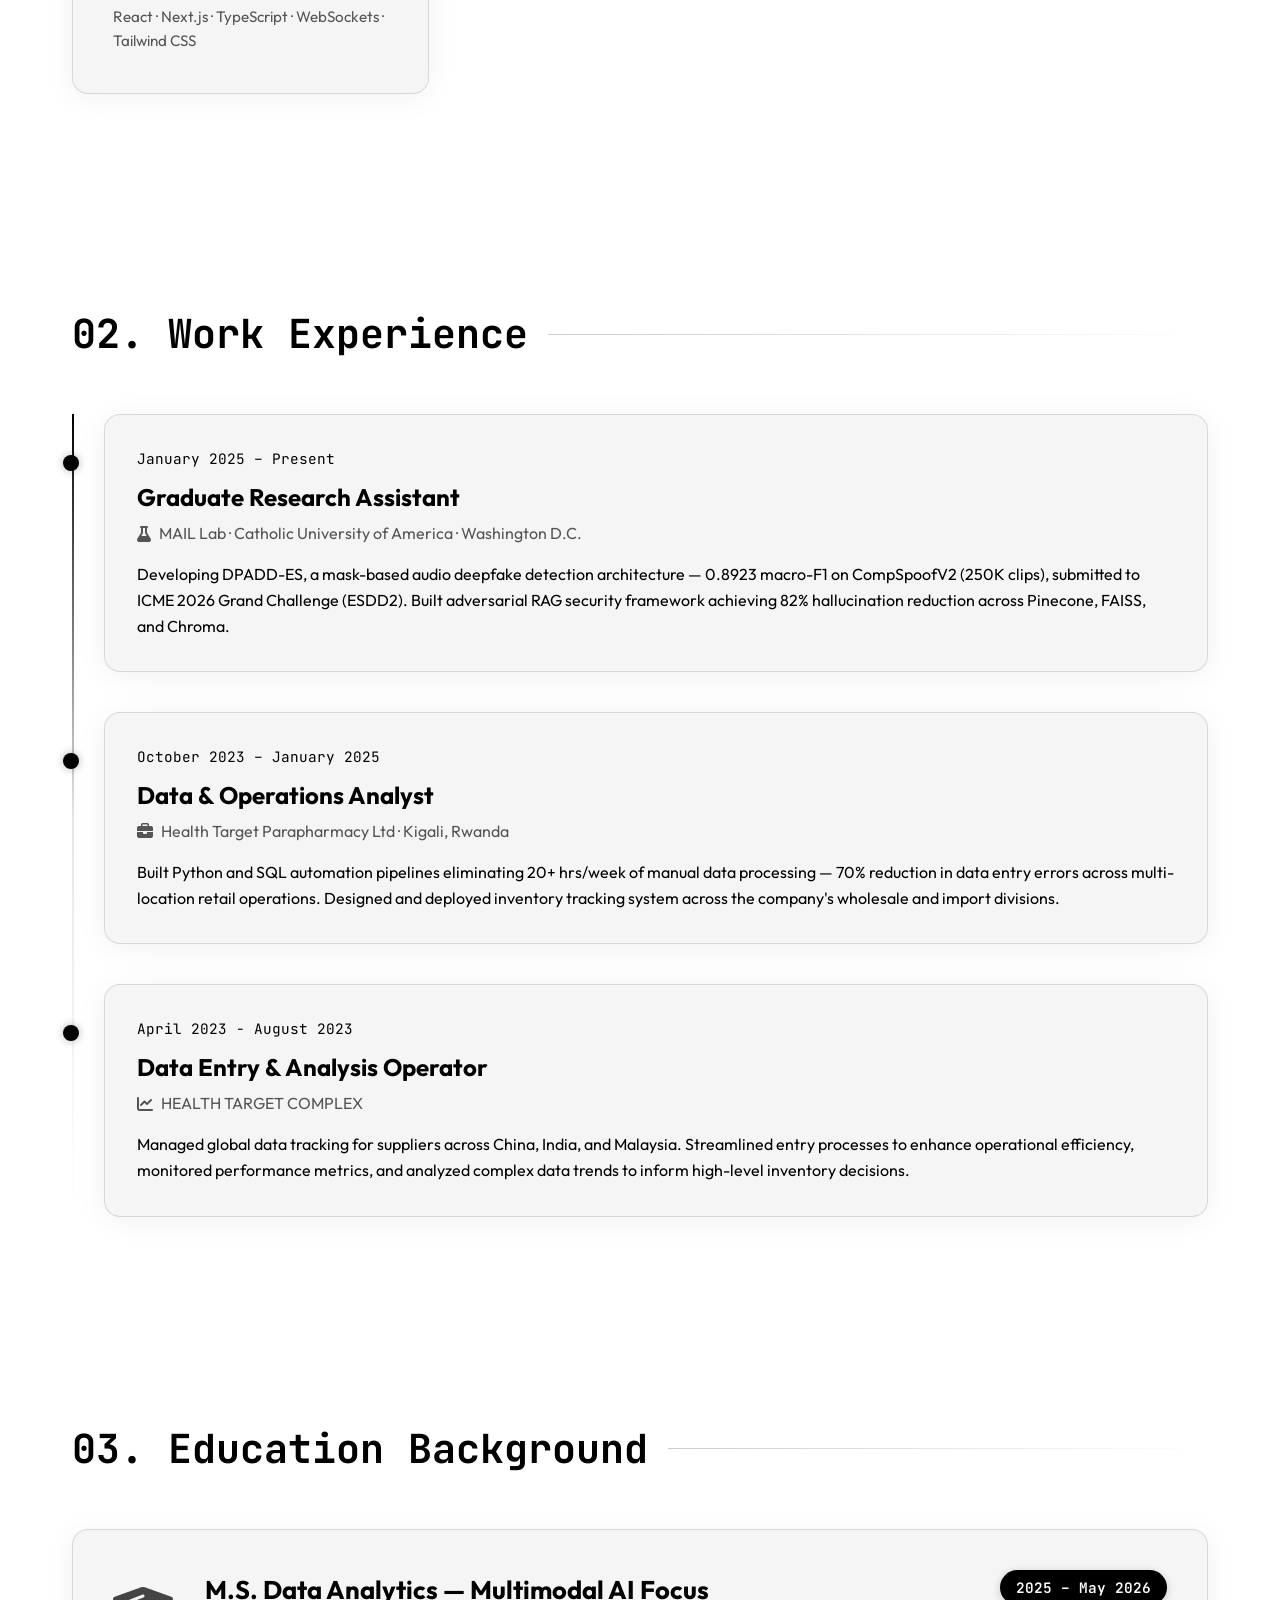
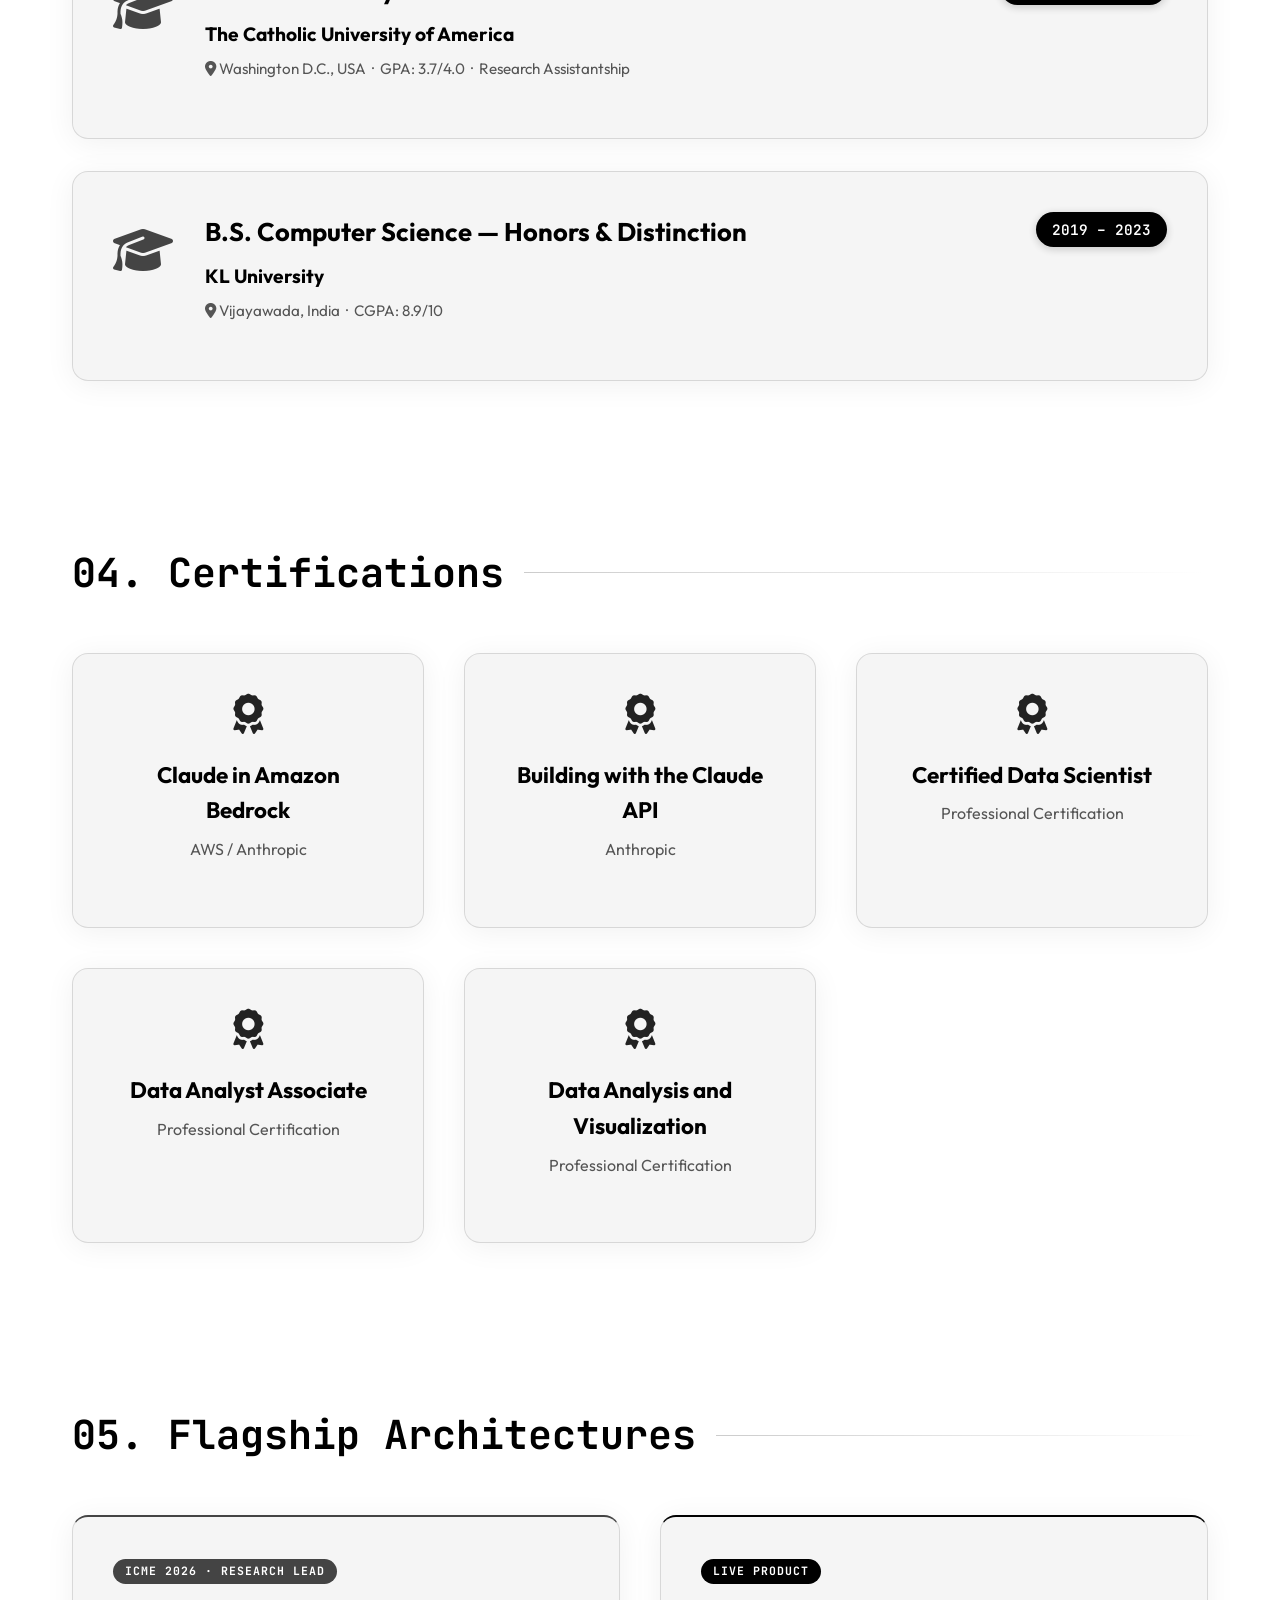
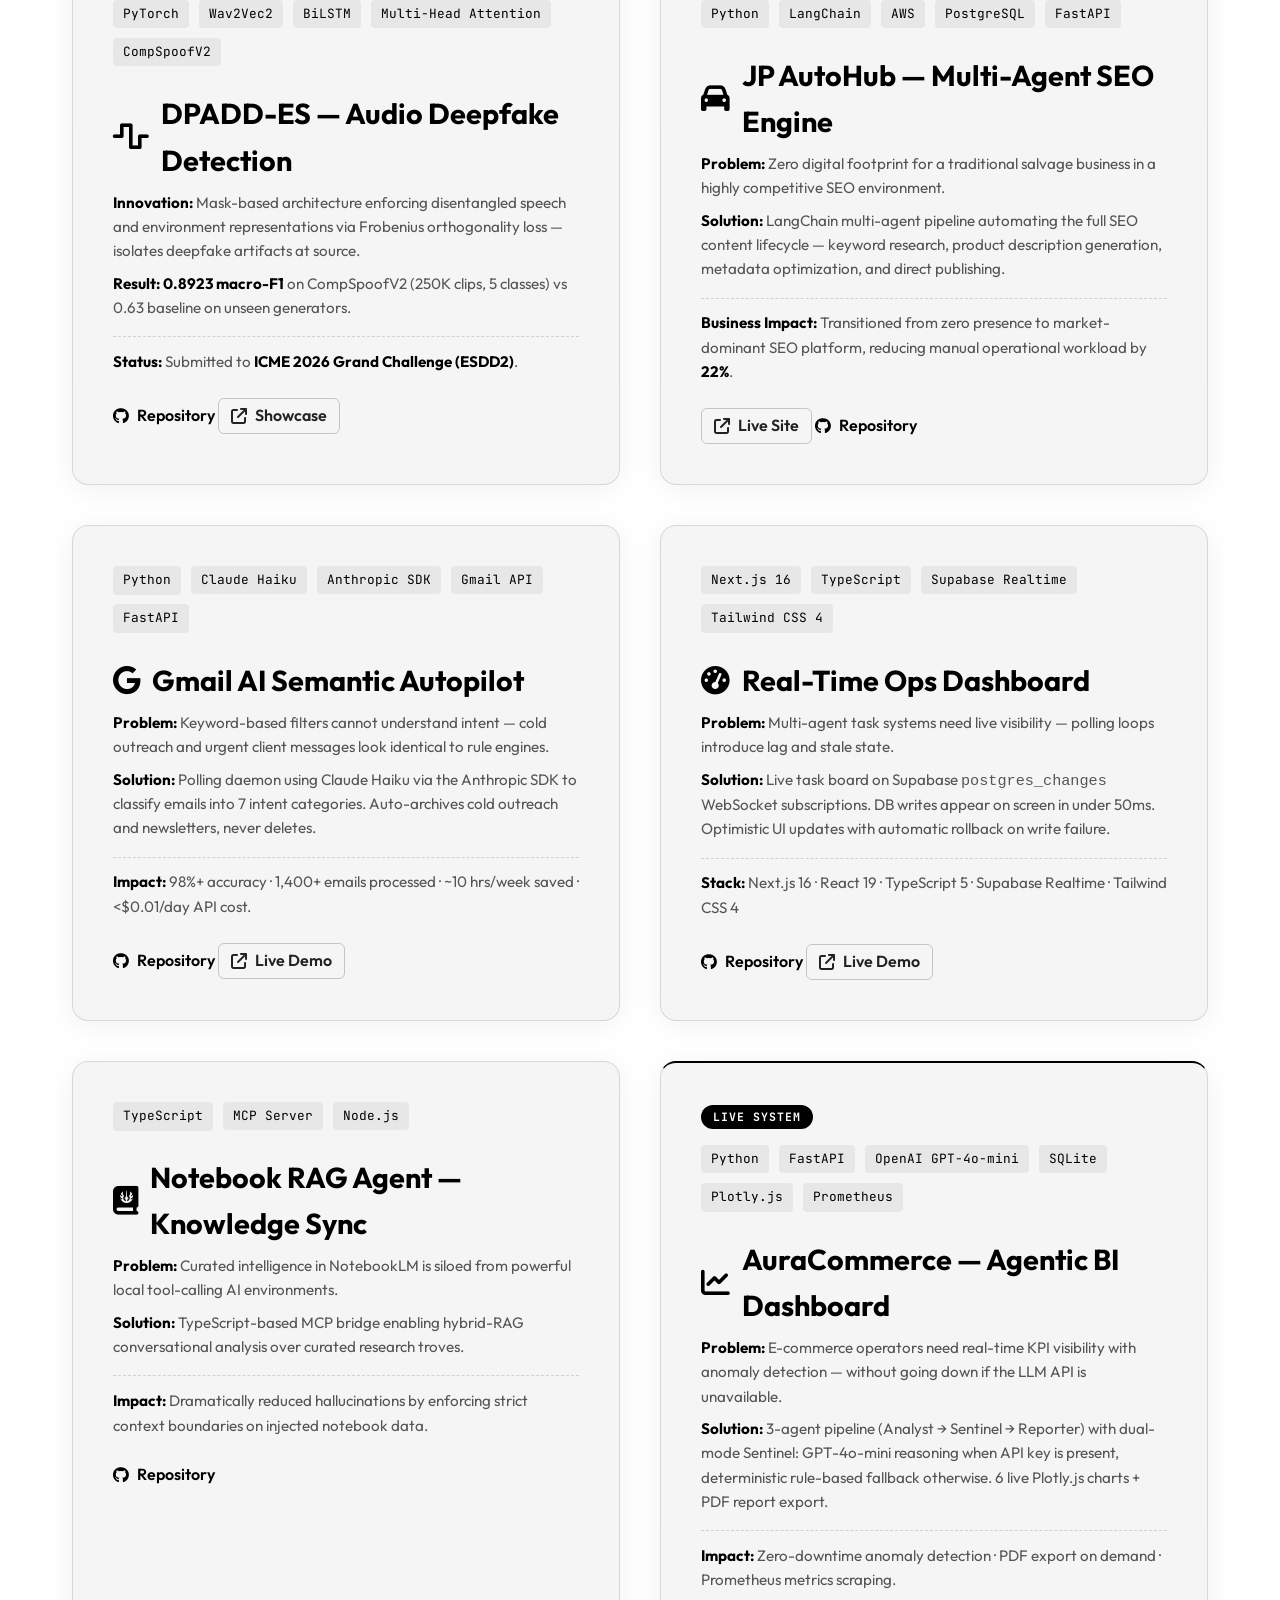
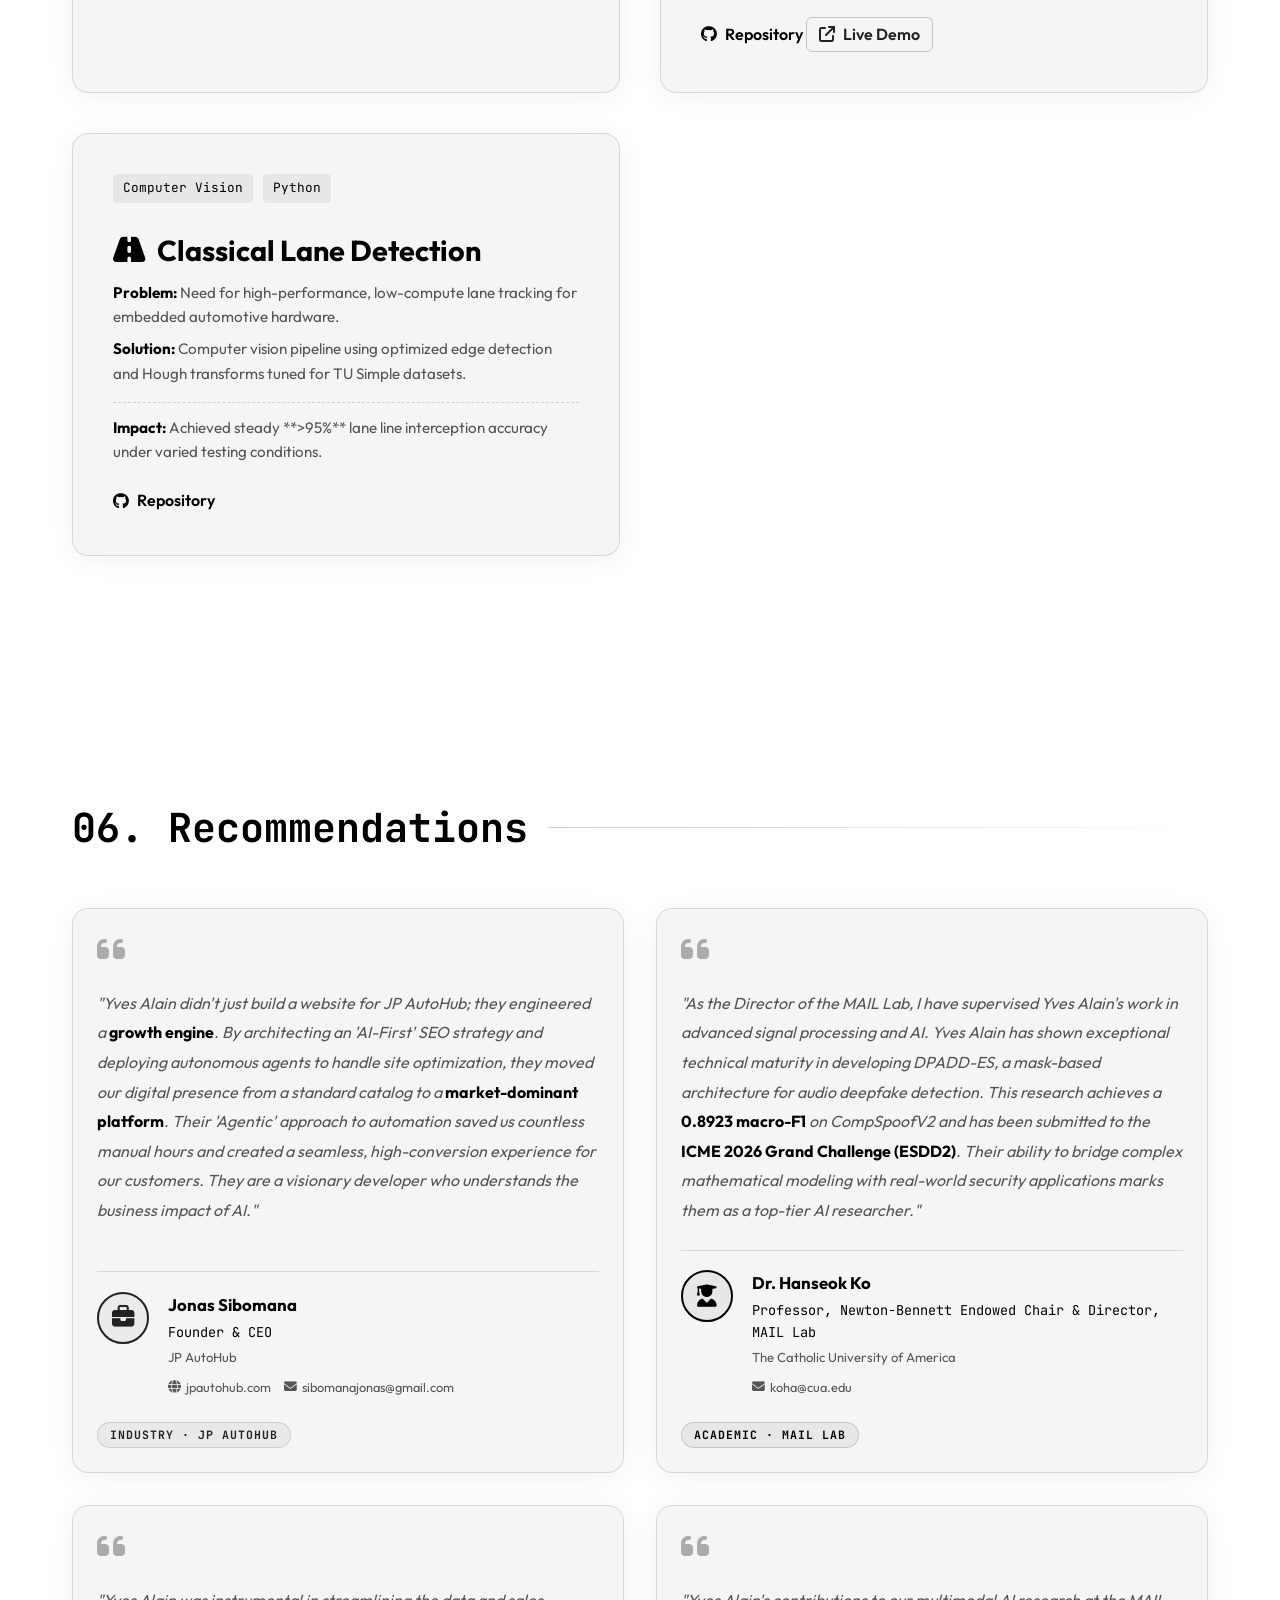
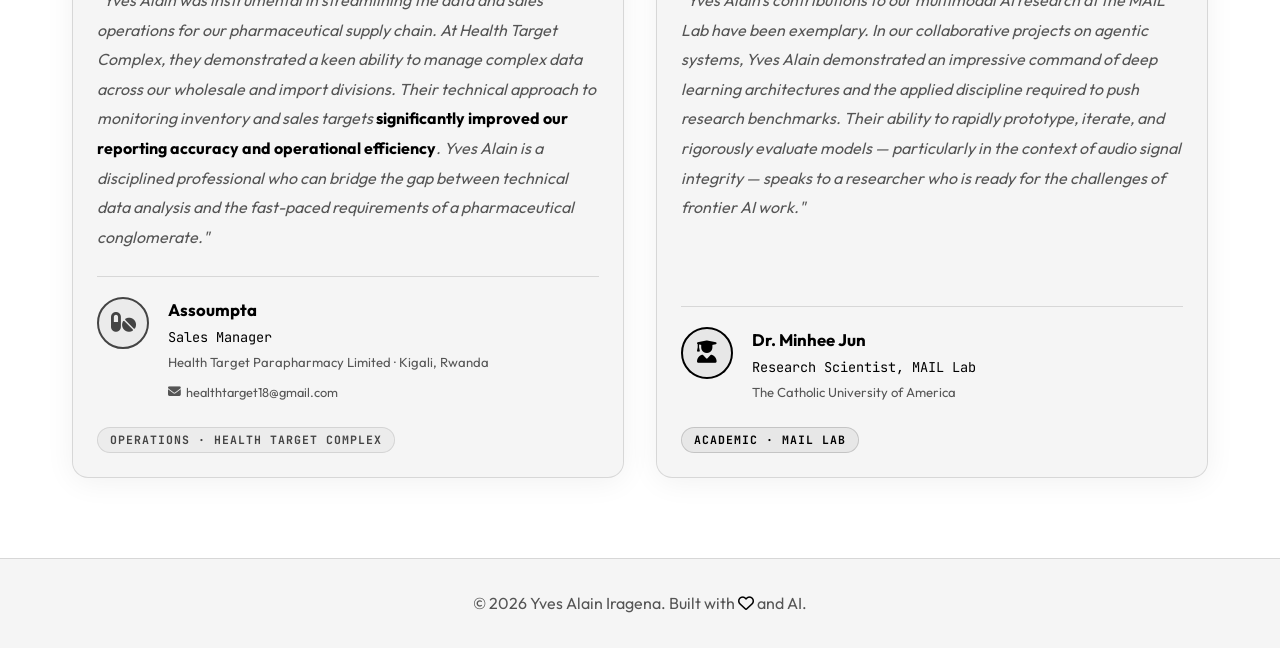
==== commit 7cfa6802: "Add live demo links for DPADD-ES and Gmail AI Agent Co-Authored-By: Claude Sonnet 4.6 <noreply@anthr" ====
--- a/index.html
+++ b/index.html
@@ -255,6 +255,7 @@
                     </div>
                     <div class="project-links">
                         <a href="https://github.com/Alan-911/Audio-Deepfake-Detection" target="_blank" class="project-link" aria-label="View DPADD-ES GitHub"><i class="fa-brands fa-github"></i> Repository</a>
+                        <a href="https://dpadd-es.vercel.app" target="_blank" class="project-link project-link--live" aria-label="Live Showcase"><i class="fa-solid fa-arrow-up-right-from-square"></i> Showcase</a>
                     </div>
                 </div>
 
@@ -297,6 +298,7 @@
                     </div>
                     <div class="project-links">
                         <a href="https://github.com/Alan-911/gmail-ai-agent" target="_blank" class="project-link" aria-label="View Gmail AI Agent"><i class="fa-brands fa-github"></i> Repository</a>
+                        <a href="https://gmail-ai-agent-five.vercel.app" target="_blank" class="project-link project-link--live" aria-label="Live Demo"><i class="fa-solid fa-arrow-up-right-from-square"></i> Live Demo</a>
                     </div>
                 </div>
 
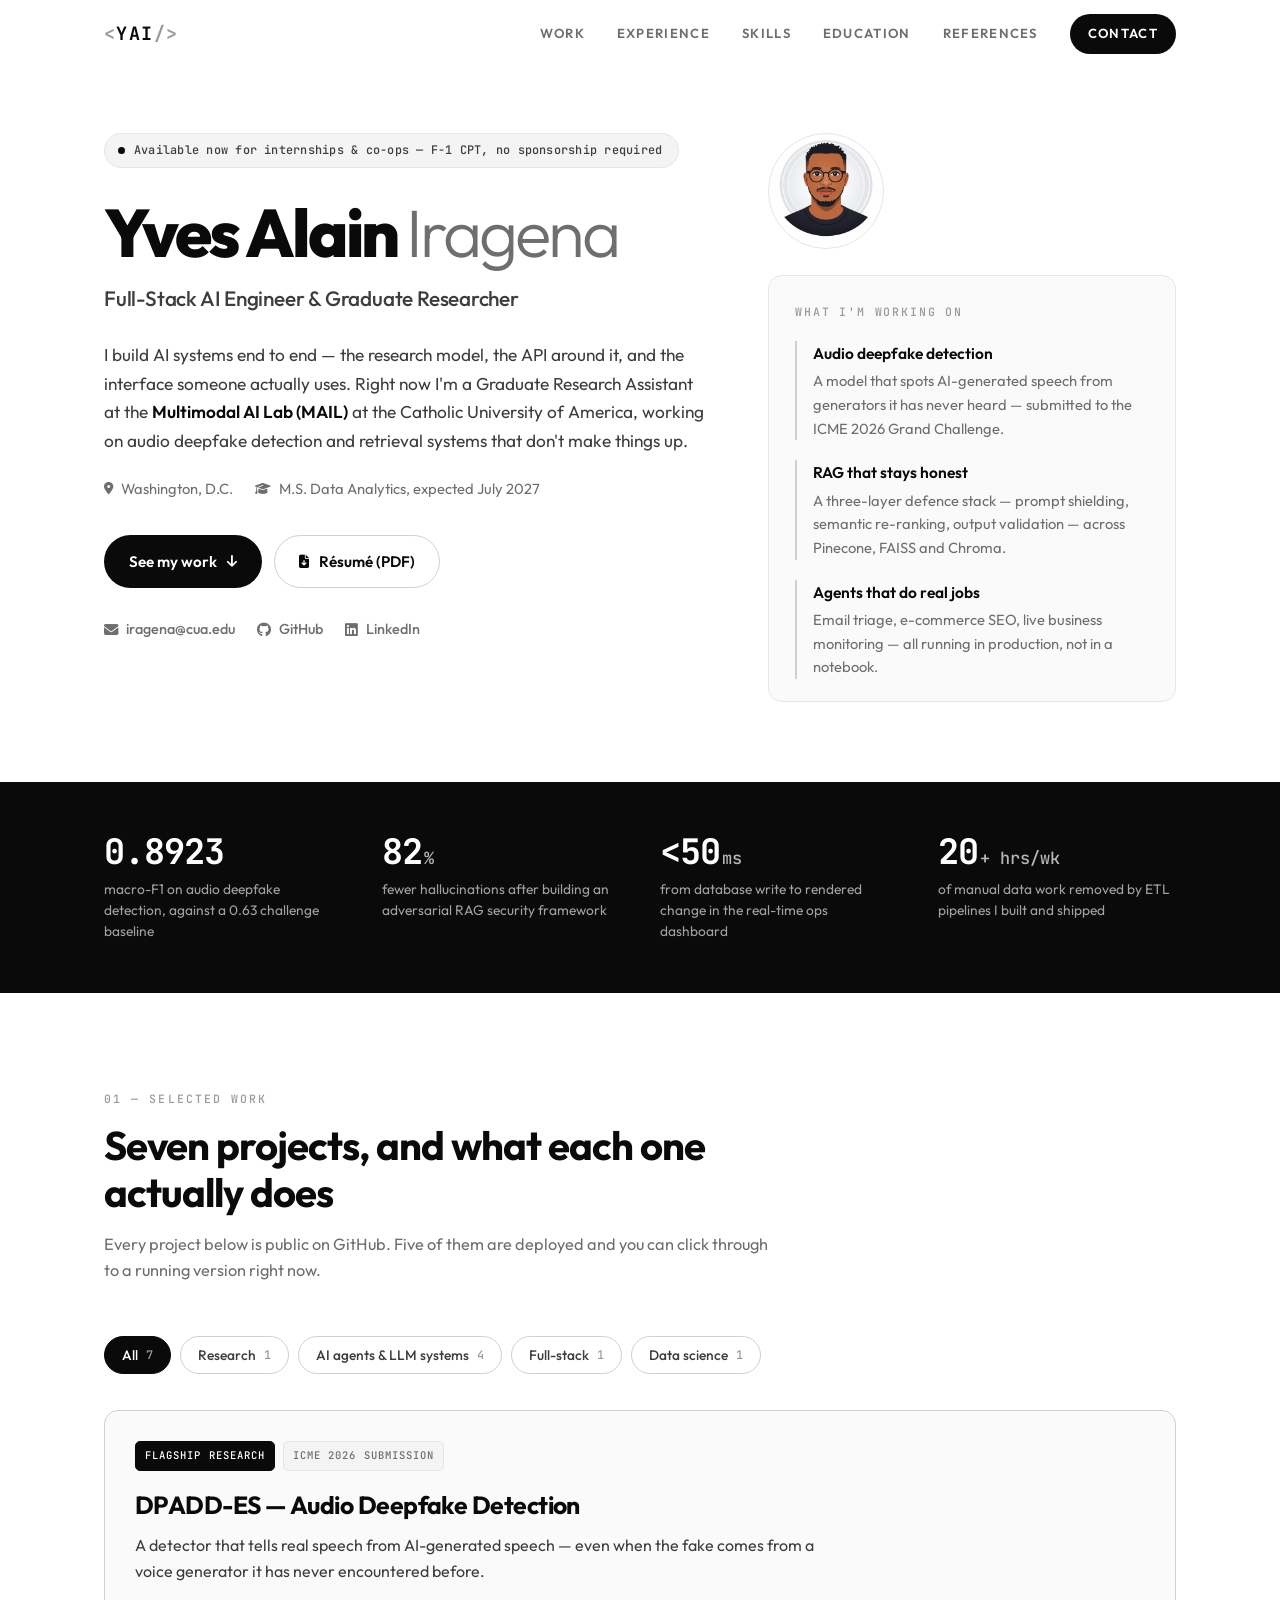
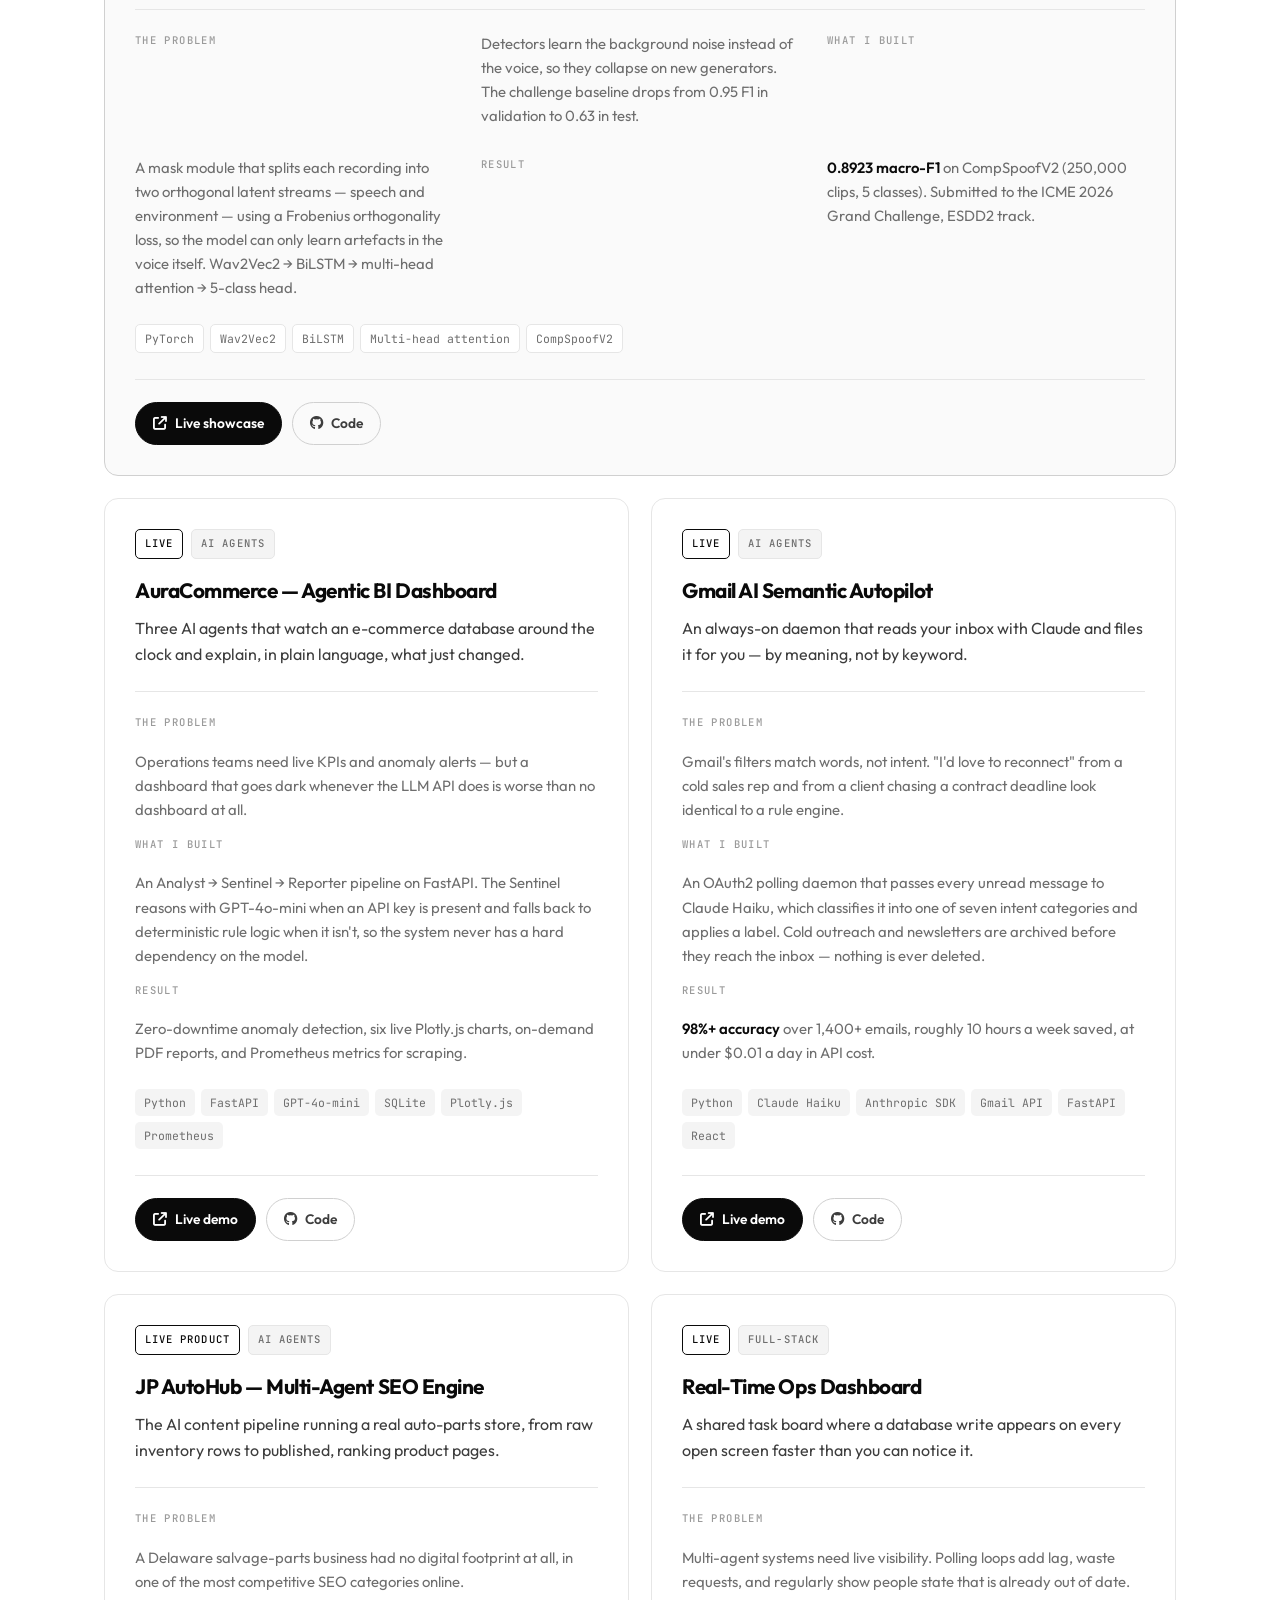
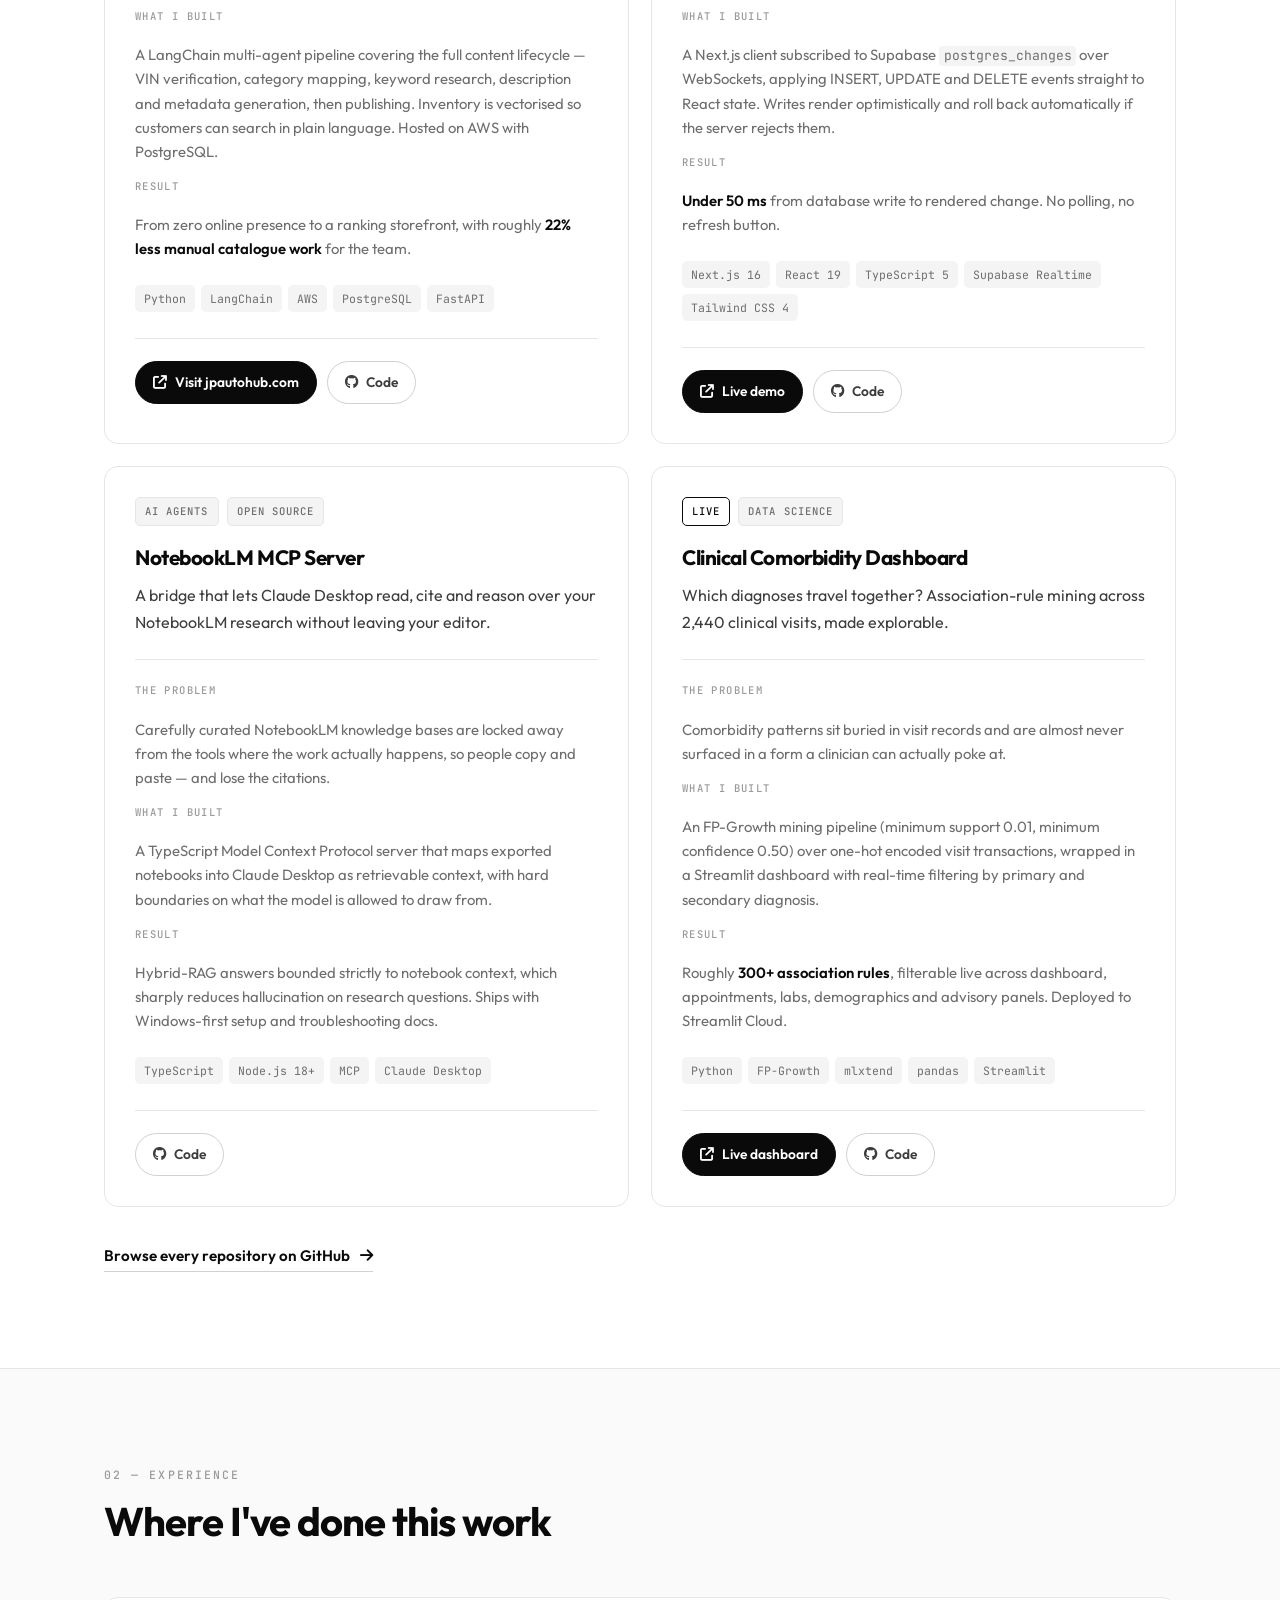
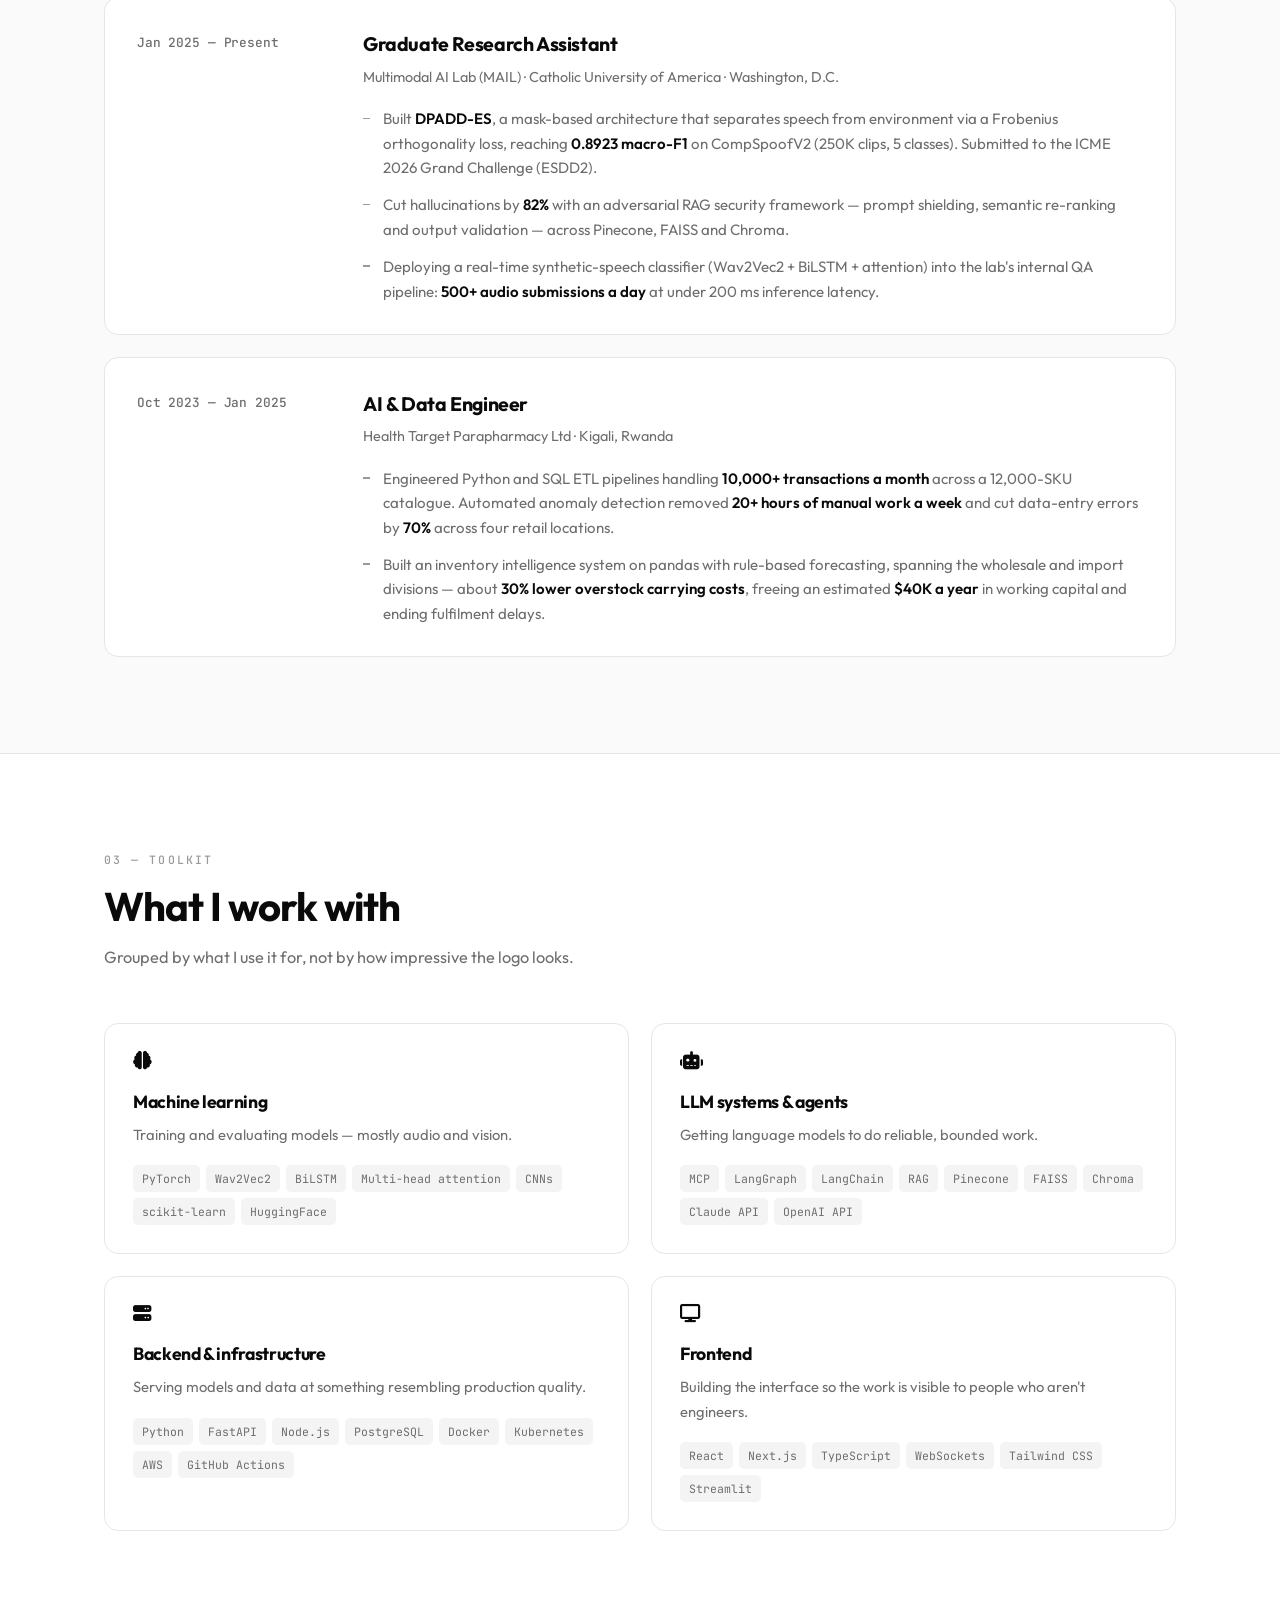
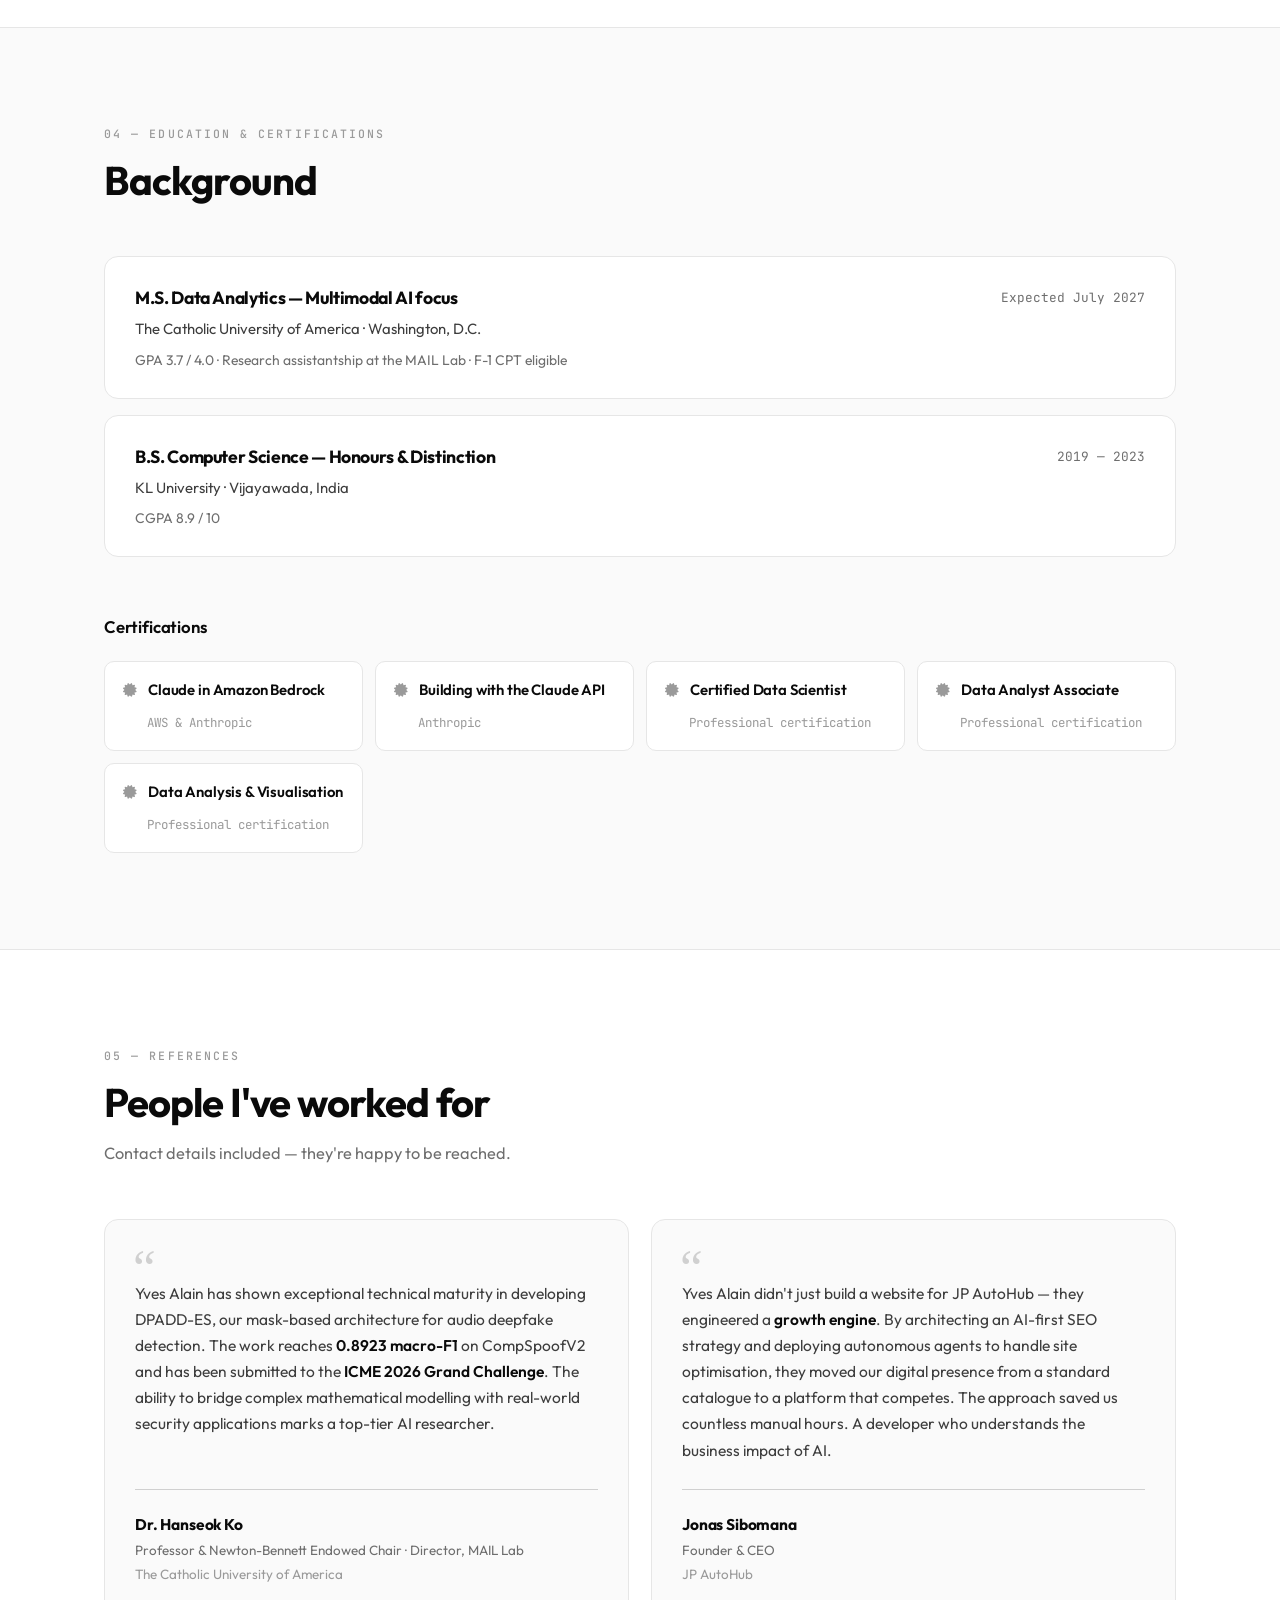
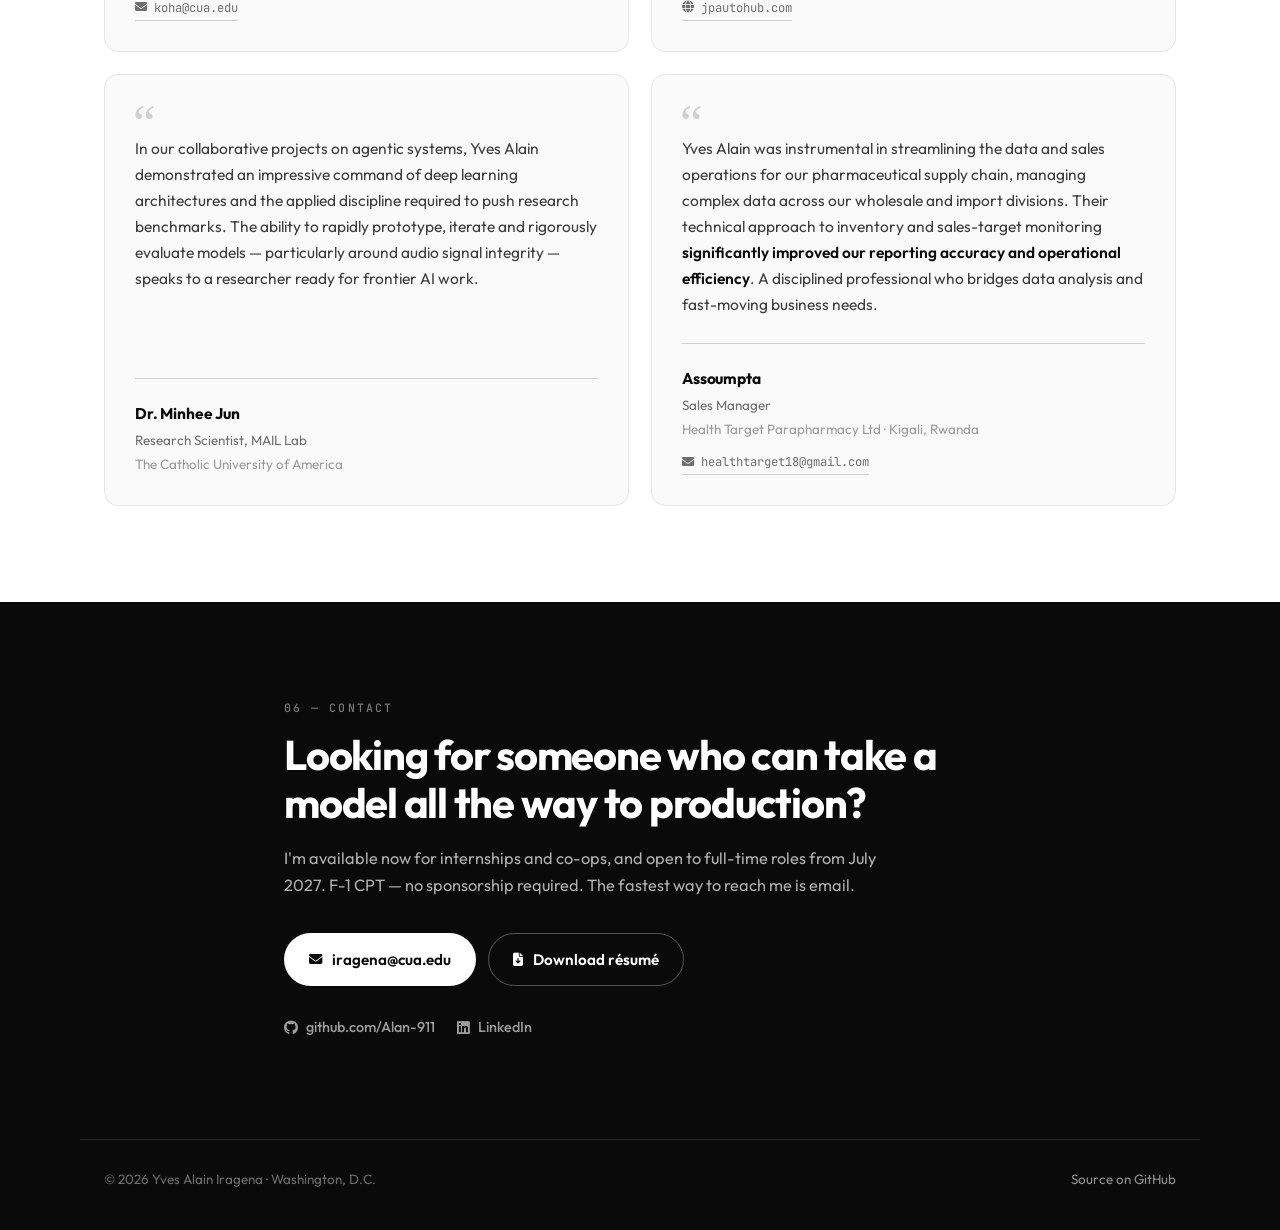
==== commit 67991d26: "Rebuild portfolio: fix invisible-content bug, clarify content The reveal animation set opacity:0 on " ====
--- a/index.html
+++ b/index.html
@@ -3,483 +3,649 @@
 <head>
     <meta charset="UTF-8">
     <meta name="viewport" content="width=device-width, initial-scale=1.0">
-    <meta name="description" content="Yves Alain Iragena - AI Engineer building Agentic AI workflows.">
-    <title>Yves Alain Iragena | Agentic AI Engineer</title>
-    
-    <!-- Performance / Preload -->
-    <link rel="preload" href="style.css" as="style">
-    
-    <!-- Google Fonts -->
+    <title>Yves Alain Iragena — AI Engineer &amp; Graduate Researcher</title>
+    <meta name="description" content="Yves Alain Iragena — Full-Stack AI Engineer and Graduate Research Assistant at the MAIL Lab, Catholic University of America. I build multimodal ML models, LLM agents, and the systems that ship them.">
+    <meta name="author" content="Yves Alain Iragena">
+
+    <meta property="og:type" content="website">
+    <meta property="og:title" content="Yves Alain Iragena — AI Engineer &amp; Graduate Researcher">
+    <meta property="og:description" content="I build AI systems end to end — from research models to the APIs, agents and dashboards that put them in front of people.">
+    <meta property="og:url" content="https://alan-911.github.io/my-portfolio/">
+    <meta property="og:image" content="https://alan-911.github.io/my-portfolio/avatar.png">
+    <meta name="twitter:card" content="summary_large_image">
+
+    <link rel="canonical" href="https://alan-911.github.io/my-portfolio/">
+    <link rel="icon" href="avatar.png">
+
     <link rel="preconnect" href="https://fonts.googleapis.com">
     <link rel="preconnect" href="https://fonts.gstatic.com" crossorigin>
-    <link href="https://fonts.googleapis.com/css2?family=Outfit:wght@300;400;600;800&family=JetBrains+Mono:wght@400;700&display=swap" rel="stylesheet" />
-    
-    <!-- Font Awesome -->
-    <link rel="preload" href="https://cdnjs.cloudflare.com/ajax/libs/font-awesome/6.4.0/css/all.min.css" as="style" onload="this.onload=null;this.rel='stylesheet'">
-    <noscript><link rel="stylesheet" href="https://cdnjs.cloudflare.com/ajax/libs/font-awesome/6.4.0/css/all.min.css"></noscript>
+    <link href="https://fonts.googleapis.com/css2?family=Outfit:wght@300;400;500;600;700;800&family=JetBrains+Mono:wght@400;500;700&display=swap" rel="stylesheet">
     <link rel="stylesheet" href="https://cdnjs.cloudflare.com/ajax/libs/font-awesome/6.4.0/css/all.min.css">
-    
     <link rel="stylesheet" href="style.css">
 </head>
 <body>
 
-    <!-- Navigation -->
-    <nav class="glass-nav">
-        <div class="nav-content">
-            <div class="logo">
-                <span class="logo-tag">&lt;</span>
-                <span class="logo-text">YAI</span>
-                <span class="logo-tag">/&gt;</span>
-            </div>
-            <ul class="nav-links">
-                <li><a href="#about">About</a></li>
-                <li><a href="#skills">Capabilities</a></li>
-                <li><a href="#experience">Experience</a></li>
-                <li><a href="#education">Education</a></li>
-                <li><a href="#certificates">Certificates</a></li>
-                <li><a href="#projects">Work</a></li>
-                <li><a href="#recommendations">Reviews</a></li>
+<a class="skip-link" href="#work">Skip to my work</a>
+
+<!-- ============ NAV ============ -->
+<header class="nav" id="nav">
+    <div class="nav-inner">
+        <a class="logo" href="#top" aria-label="Back to top">
+            <span class="logo-tag">&lt;</span><span class="logo-text">YAI</span><span class="logo-tag">/&gt;</span>
+        </a>
+
+        <nav class="nav-links" id="nav-links" aria-label="Main">
+            <a href="#work">Work</a>
+            <a href="#experience">Experience</a>
+            <a href="#skills">Skills</a>
+            <a href="#education">Education</a>
+            <a href="#reviews">References</a>
+            <a href="#contact" class="nav-cta">Contact</a>
+        </nav>
+
+        <button class="nav-toggle" id="nav-toggle" aria-label="Open menu" aria-expanded="false" aria-controls="nav-links">
+            <span></span><span></span><span></span>
+        </button>
+    </div>
+</header>
+
+<main id="top">
+
+    <!-- ============ HERO ============ -->
+    <section class="hero">
+        <div class="wrap hero-grid">
+            <div class="hero-main">
+                <p class="availability">
+                    <span class="dot" aria-hidden="true"></span>
+                    Available now for internships &amp; co-ops — F-1 CPT, no sponsorship required
+                </p>
+
+                <h1>Yves Alain <span>Iragena</span></h1>
+                <p class="role">Full-Stack AI Engineer &amp; Graduate Researcher</p>
+
+                <p class="lede">
+                    I build AI systems end to end — the research model, the API around it, and the
+                    interface someone actually uses. Right now I'm a Graduate Research Assistant at the
+                    <strong>Multimodal AI Lab (MAIL)</strong> at the Catholic University of America, working on
+                    audio deepfake detection and retrieval systems that don't make things up.
+                </p>
+
+                <p class="meta-line">
+                    <span><i class="fa-solid fa-location-dot" aria-hidden="true"></i> Washington, D.C.</span>
+                    <span><i class="fa-solid fa-graduation-cap" aria-hidden="true"></i> M.S. Data Analytics, expected July 2027</span>
+                </p>
+
+                <div class="actions">
+                    <a class="btn btn-primary" href="#work">
+                        See my work <i class="fa-solid fa-arrow-down" aria-hidden="true"></i>
+                    </a>
+                    <a class="btn btn-ghost" href="Resume_Yves_Iragena_v7.pdf" download>
+                        <i class="fa-solid fa-file-arrow-down" aria-hidden="true"></i> Résumé (PDF)
+                    </a>
+                </div>
+
+                <div class="socials">
+                    <a href="mailto:iragena@cua.edu" aria-label="Email Yves Alain Iragena">
+                        <i class="fa-solid fa-envelope" aria-hidden="true"></i> iragena@cua.edu
+                    </a>
+                    <a href="https://github.com/Alan-911" target="_blank" rel="noopener" aria-label="GitHub profile">
+                        <i class="fa-brands fa-github" aria-hidden="true"></i> GitHub
+                    </a>
+                    <a href="https://www.linkedin.com/in/yves-alain-iragena-91b44b391" target="_blank" rel="noopener" aria-label="LinkedIn profile">
+                        <i class="fa-brands fa-linkedin" aria-hidden="true"></i> LinkedIn
+                    </a>
+                </div>
+            </div>
+
+            <aside class="hero-side">
+                <img src="avatar.png" alt="Portrait of Yves Alain Iragena" class="avatar" width="200" height="200">
+                <div class="side-card">
+                    <h2>What I'm working on</h2>
+                    <ul class="side-list">
+                        <li>
+                            <strong>Audio deepfake detection</strong>
+                            A model that spots AI-generated speech from generators it has never heard — submitted to the ICME 2026 Grand Challenge.
+                        </li>
+                        <li>
+                            <strong>RAG that stays honest</strong>
+                            A three-layer defence stack — prompt shielding, semantic re-ranking, output validation — across Pinecone, FAISS and Chroma.
+                        </li>
+                        <li>
+                            <strong>Agents that do real jobs</strong>
+                            Email triage, e-commerce SEO, live business monitoring — all running in production, not in a notebook.
+                        </li>
+                    </ul>
+                </div>
+            </aside>
+        </div>
+    </section>
+
+    <!-- ============ NUMBERS ============ -->
+    <section class="stats" aria-label="Results at a glance">
+        <div class="wrap stats-grid">
+            <div class="stat reveal">
+                <span class="stat-num">0.8923</span>
+                <span class="stat-label">macro-F1 on audio deepfake detection, against a 0.63 challenge baseline</span>
+            </div>
+            <div class="stat reveal">
+                <span class="stat-num">82<small>%</small></span>
+                <span class="stat-label">fewer hallucinations after building an adversarial RAG security framework</span>
+            </div>
+            <div class="stat reveal">
+                <span class="stat-num">&lt;50<small>ms</small></span>
+                <span class="stat-label">from database write to rendered change in the real-time ops dashboard</span>
+            </div>
+            <div class="stat reveal">
+                <span class="stat-num">20<small>+ hrs/wk</small></span>
+                <span class="stat-label">of manual data work removed by ETL pipelines I built and shipped</span>
+            </div>
+        </div>
+    </section>
+
+    <!-- ============ WORK ============ -->
+    <section id="work" class="section">
+        <div class="wrap">
+            <header class="section-head">
+                <p class="eyebrow">01 — Selected work</p>
+                <h2>Seven projects, and what each one actually does</h2>
+                <p class="section-sub">
+                    Every project below is public on GitHub. Five of them are deployed and you can click
+                    through to a running version right now.
+                </p>
+            </header>
+
+            <div class="filters" role="group" aria-label="Filter projects by type">
+                <button class="chip is-active" data-filter="all">All <span>7</span></button>
+                <button class="chip" data-filter="research">Research <span>1</span></button>
+                <button class="chip" data-filter="agents">AI agents &amp; LLM systems <span>4</span></button>
+                <button class="chip" data-filter="fullstack">Full-stack <span>1</span></button>
+                <button class="chip" data-filter="data">Data science <span>1</span></button>
+            </div>
+
+            <div class="projects" id="projects">
+
+                <!-- 1. DPADD-ES -->
+                <article class="card reveal is-flagship" data-cat="research">
+                    <div class="card-top">
+                        <span class="tag tag-strong">Flagship research</span>
+                        <span class="tag">ICME 2026 submission</span>
+                    </div>
+                    <h3>DPADD-ES — Audio Deepfake Detection</h3>
+                    <p class="card-lede">
+                        A detector that tells real speech from AI-generated speech — even when the fake comes
+                        from a voice generator it has never encountered before.
+                    </p>
+                    <dl class="card-facts">
+                        <dt>The problem</dt>
+                        <dd>Detectors learn the background noise instead of the voice, so they collapse on new generators. The challenge baseline drops from 0.95 F1 in validation to 0.63 in test.</dd>
+                        <dt>What I built</dt>
+                        <dd>A mask module that splits each recording into two orthogonal latent streams — speech and environment — using a Frobenius orthogonality loss, so the model can only learn artefacts in the voice itself. Wav2Vec2 → BiLSTM → multi-head attention → 5-class head.</dd>
+                        <dt>Result</dt>
+                        <dd><strong>0.8923 macro-F1</strong> on CompSpoofV2 (250,000 clips, 5 classes). Submitted to the ICME 2026 Grand Challenge, ESDD2 track.</dd>
+                    </dl>
+                    <ul class="stack">
+                        <li>PyTorch</li><li>Wav2Vec2</li><li>BiLSTM</li><li>Multi-head attention</li><li>CompSpoofV2</li>
+                    </ul>
+                    <div class="card-links">
+                        <a href="https://dpadd-es.vercel.app" target="_blank" rel="noopener" class="link-live">
+                            <i class="fa-solid fa-arrow-up-right-from-square" aria-hidden="true"></i> Live showcase
+                        </a>
+                        <a href="https://github.com/Alan-911/Audio-Deepfake-Detection" target="_blank" rel="noopener">
+                            <i class="fa-brands fa-github" aria-hidden="true"></i> Code
+                        </a>
+                    </div>
+                </article>
+
+                <!-- 2. AuraCommerce -->
+                <article class="card reveal" data-cat="agents">
+                    <div class="card-top">
+                        <span class="tag tag-live">Live</span>
+                        <span class="tag">AI agents</span>
+                    </div>
+                    <h3>AuraCommerce — Agentic BI Dashboard</h3>
+                    <p class="card-lede">
+                        Three AI agents that watch an e-commerce database around the clock and explain, in
+                        plain language, what just changed.
+                    </p>
+                    <dl class="card-facts">
+                        <dt>The problem</dt>
+                        <dd>Operations teams need live KPIs and anomaly alerts — but a dashboard that goes dark whenever the LLM API does is worse than no dashboard at all.</dd>
+                        <dt>What I built</dt>
+                        <dd>An Analyst → Sentinel → Reporter pipeline on FastAPI. The Sentinel reasons with GPT-4o-mini when an API key is present and falls back to deterministic rule logic when it isn't, so the system never has a hard dependency on the model.</dd>
+                        <dt>Result</dt>
+                        <dd>Zero-downtime anomaly detection, six live Plotly.js charts, on-demand PDF reports, and Prometheus metrics for scraping.</dd>
+                    </dl>
+                    <ul class="stack">
+                        <li>Python</li><li>FastAPI</li><li>GPT-4o-mini</li><li>SQLite</li><li>Plotly.js</li><li>Prometheus</li>
+                    </ul>
+                    <div class="card-links">
+                        <a href="https://enterprise-agent-framework.vercel.app" target="_blank" rel="noopener" class="link-live">
+                            <i class="fa-solid fa-arrow-up-right-from-square" aria-hidden="true"></i> Live demo
+                        </a>
+                        <a href="https://github.com/Alan-911/enterprise-agent-framework" target="_blank" rel="noopener">
+                            <i class="fa-brands fa-github" aria-hidden="true"></i> Code
+                        </a>
+                    </div>
+                </article>
+
+                <!-- 3. Gmail AI -->
+                <article class="card reveal" data-cat="agents">
+                    <div class="card-top">
+                        <span class="tag tag-live">Live</span>
+                        <span class="tag">AI agents</span>
+                    </div>
+                    <h3>Gmail AI Semantic Autopilot</h3>
+                    <p class="card-lede">
+                        An always-on daemon that reads your inbox with Claude and files it for you — by
+                        meaning, not by keyword.
+                    </p>
+                    <dl class="card-facts">
+                        <dt>The problem</dt>
+                        <dd>Gmail's filters match words, not intent. "I'd love to reconnect" from a cold sales rep and from a client chasing a contract deadline look identical to a rule engine.</dd>
+                        <dt>What I built</dt>
+                        <dd>An OAuth2 polling daemon that passes every unread message to Claude Haiku, which classifies it into one of seven intent categories and applies a label. Cold outreach and newsletters are archived before they reach the inbox — nothing is ever deleted.</dd>
+                        <dt>Result</dt>
+                        <dd><strong>98%+ accuracy</strong> over 1,400+ emails, roughly 10 hours a week saved, at under $0.01 a day in API cost.</dd>
+                    </dl>
+                    <ul class="stack">
+                        <li>Python</li><li>Claude Haiku</li><li>Anthropic SDK</li><li>Gmail API</li><li>FastAPI</li><li>React</li>
+                    </ul>
+                    <div class="card-links">
+                        <a href="https://gmail-ai-agent-five.vercel.app" target="_blank" rel="noopener" class="link-live">
+                            <i class="fa-solid fa-arrow-up-right-from-square" aria-hidden="true"></i> Live demo
+                        </a>
+                        <a href="https://github.com/Alan-911/gmail-ai-agent" target="_blank" rel="noopener">
+                            <i class="fa-brands fa-github" aria-hidden="true"></i> Code
+                        </a>
+                    </div>
+                </article>
+
+                <!-- 4. JP AutoHub -->
+                <article class="card reveal" data-cat="agents">
+                    <div class="card-top">
+                        <span class="tag tag-live">Live product</span>
+                        <span class="tag">AI agents</span>
+                    </div>
+                    <h3>JP AutoHub — Multi-Agent SEO Engine</h3>
+                    <p class="card-lede">
+                        The AI content pipeline running a real auto-parts store, from raw inventory rows to
+                        published, ranking product pages.
+                    </p>
+                    <dl class="card-facts">
+                        <dt>The problem</dt>
+                        <dd>A Delaware salvage-parts business had no digital footprint at all, in one of the most competitive SEO categories online.</dd>
+                        <dt>What I built</dt>
+                        <dd>A LangChain multi-agent pipeline covering the full content lifecycle — VIN verification, category mapping, keyword research, description and metadata generation, then publishing. Inventory is vectorised so customers can search in plain language. Hosted on AWS with PostgreSQL.</dd>
+                        <dt>Result</dt>
+                        <dd>From zero online presence to a ranking storefront, with roughly <strong>22% less manual catalogue work</strong> for the team.</dd>
+                    </dl>
+                    <ul class="stack">
+                        <li>Python</li><li>LangChain</li><li>AWS</li><li>PostgreSQL</li><li>FastAPI</li>
+                    </ul>
+                    <div class="card-links">
+                        <a href="https://jpautohub.com" target="_blank" rel="noopener" class="link-live">
+                            <i class="fa-solid fa-arrow-up-right-from-square" aria-hidden="true"></i> Visit jpautohub.com
+                        </a>
+                        <a href="https://github.com/Alan-911/JP-autohub-project" target="_blank" rel="noopener">
+                            <i class="fa-brands fa-github" aria-hidden="true"></i> Code
+                        </a>
+                    </div>
+                </article>
+
+                <!-- 5. Real-time dashboard -->
+                <article class="card reveal" data-cat="fullstack">
+                    <div class="card-top">
+                        <span class="tag tag-live">Live</span>
+                        <span class="tag">Full-stack</span>
+                    </div>
+                    <h3>Real-Time Ops Dashboard</h3>
+                    <p class="card-lede">
+                        A shared task board where a database write appears on every open screen faster than
+                        you can notice it.
+                    </p>
+                    <dl class="card-facts">
+                        <dt>The problem</dt>
+                        <dd>Multi-agent systems need live visibility. Polling loops add lag, waste requests, and regularly show people state that is already out of date.</dd>
+                        <dt>What I built</dt>
+                        <dd>A Next.js client subscribed to Supabase <code>postgres_changes</code> over WebSockets, applying INSERT, UPDATE and DELETE events straight to React state. Writes render optimistically and roll back automatically if the server rejects them.</dd>
+                        <dt>Result</dt>
+                        <dd><strong>Under 50 ms</strong> from database write to rendered change. No polling, no refresh button.</dd>
+                    </dl>
+                    <ul class="stack">
+                        <li>Next.js 16</li><li>React 19</li><li>TypeScript 5</li><li>Supabase Realtime</li><li>Tailwind CSS 4</li>
+                    </ul>
+                    <div class="card-links">
+                        <a href="https://real-time-dashboard-blush.vercel.app" target="_blank" rel="noopener" class="link-live">
+                            <i class="fa-solid fa-arrow-up-right-from-square" aria-hidden="true"></i> Live demo
+                        </a>
+                        <a href="https://github.com/Alan-911/real-time-dashboard" target="_blank" rel="noopener">
+                            <i class="fa-brands fa-github" aria-hidden="true"></i> Code
+                        </a>
+                    </div>
+                </article>
+
+                <!-- 6. NotebookLM MCP -->
+                <article class="card reveal" data-cat="agents">
+                    <div class="card-top">
+                        <span class="tag">AI agents</span>
+                        <span class="tag">Open source</span>
+                    </div>
+                    <h3>NotebookLM MCP Server</h3>
+                    <p class="card-lede">
+                        A bridge that lets Claude Desktop read, cite and reason over your NotebookLM research
+                        without leaving your editor.
+                    </p>
+                    <dl class="card-facts">
+                        <dt>The problem</dt>
+                        <dd>Carefully curated NotebookLM knowledge bases are locked away from the tools where the work actually happens, so people copy and paste — and lose the citations.</dd>
+                        <dt>What I built</dt>
+                        <dd>A TypeScript Model Context Protocol server that maps exported notebooks into Claude Desktop as retrievable context, with hard boundaries on what the model is allowed to draw from.</dd>
+                        <dt>Result</dt>
+                        <dd>Hybrid-RAG answers bounded strictly to notebook context, which sharply reduces hallucination on research questions. Ships with Windows-first setup and troubleshooting docs.</dd>
+                    </dl>
+                    <ul class="stack">
+                        <li>TypeScript</li><li>Node.js 18+</li><li>MCP</li><li>Claude Desktop</li>
+                    </ul>
+                    <div class="card-links">
+                        <a href="https://github.com/Alan-911/notebook-rag-agent" target="_blank" rel="noopener">
+                            <i class="fa-brands fa-github" aria-hidden="true"></i> Code
+                        </a>
+                    </div>
+                </article>
+
+                <!-- 7. Clinical comorbidity -->
+                <article class="card reveal" data-cat="data">
+                    <div class="card-top">
+                        <span class="tag tag-live">Live</span>
+                        <span class="tag">Data science</span>
+                    </div>
+                    <h3>Clinical Comorbidity Dashboard</h3>
+                    <p class="card-lede">
+                        Which diagnoses travel together? Association-rule mining across 2,440 clinical visits,
+                        made explorable.
+                    </p>
+                    <dl class="card-facts">
+                        <dt>The problem</dt>
+                        <dd>Comorbidity patterns sit buried in visit records and are almost never surfaced in a form a clinician can actually poke at.</dd>
+                        <dt>What I built</dt>
+                        <dd>An FP-Growth mining pipeline (minimum support 0.01, minimum confidence 0.50) over one-hot encoded visit transactions, wrapped in a Streamlit dashboard with real-time filtering by primary and secondary diagnosis.</dd>
+                        <dt>Result</dt>
+                        <dd>Roughly <strong>300+ association rules</strong>, filterable live across dashboard, appointments, labs, demographics and advisory panels. Deployed to Streamlit Cloud.</dd>
+                    </dl>
+                    <ul class="stack">
+                        <li>Python</li><li>FP-Growth</li><li>mlxtend</li><li>pandas</li><li>Streamlit</li>
+                    </ul>
+                    <div class="card-links">
+                        <a href="https://clinical-comorbidity-dashboard.streamlit.app" target="_blank" rel="noopener" class="link-live">
+                            <i class="fa-solid fa-arrow-up-right-from-square" aria-hidden="true"></i> Live dashboard
+                        </a>
+                        <a href="https://github.com/Alan-911/clinical-comorbidity-dashboard" target="_blank" rel="noopener">
+                            <i class="fa-brands fa-github" aria-hidden="true"></i> Code
+                        </a>
+                    </div>
+                </article>
+
+            </div>
+
+            <p class="projects-more">
+                <a href="https://github.com/Alan-911?tab=repositories" target="_blank" rel="noopener">
+                    Browse every repository on GitHub <i class="fa-solid fa-arrow-right" aria-hidden="true"></i>
+                </a>
+            </p>
+        </div>
+    </section>
+
+    <!-- ============ EXPERIENCE ============ -->
+    <section id="experience" class="section section-alt">
+        <div class="wrap">
+            <header class="section-head">
+                <p class="eyebrow">02 — Experience</p>
+                <h2>Where I've done this work</h2>
+            </header>
+
+            <ol class="timeline">
+                <li class="tl-item reveal">
+                    <div class="tl-when">Jan 2025 — Present</div>
+                    <div class="tl-body">
+                        <h3>Graduate Research Assistant</h3>
+                        <p class="tl-org">Multimodal AI Lab (MAIL) · Catholic University of America · Washington, D.C.</p>
+                        <ul class="tl-points">
+                            <li>Built <strong>DPADD-ES</strong>, a mask-based architecture that separates speech from environment via a Frobenius orthogonality loss, reaching <strong>0.8923 macro-F1</strong> on CompSpoofV2 (250K clips, 5 classes). Submitted to the ICME 2026 Grand Challenge (ESDD2).</li>
+                            <li>Cut hallucinations by <strong>82%</strong> with an adversarial RAG security framework — prompt shielding, semantic re-ranking and output validation — across Pinecone, FAISS and Chroma.</li>
+                            <li>Deploying a real-time synthetic-speech classifier (Wav2Vec2 + BiLSTM + attention) into the lab's internal QA pipeline: <strong>500+ audio submissions a day</strong> at under 200 ms inference latency.</li>
+                        </ul>
+                    </div>
+                </li>
+
+                <li class="tl-item reveal">
+                    <div class="tl-when">Oct 2023 — Jan 2025</div>
+                    <div class="tl-body">
+                        <h3>AI &amp; Data Engineer</h3>
+                        <p class="tl-org">Health Target Parapharmacy Ltd · Kigali, Rwanda</p>
+                        <ul class="tl-points">
+                            <li>Engineered Python and SQL ETL pipelines handling <strong>10,000+ transactions a month</strong> across a 12,000-SKU catalogue. Automated anomaly detection removed <strong>20+ hours of manual work a week</strong> and cut data-entry errors by <strong>70%</strong> across four retail locations.</li>
+                            <li>Built an inventory intelligence system on pandas with rule-based forecasting, spanning the wholesale and import divisions — about <strong>30% lower overstock carrying costs</strong>, freeing an estimated <strong>$40K a year</strong> in working capital and ending fulfilment delays.</li>
+                        </ul>
+                    </div>
+                </li>
+            </ol>
+        </div>
+    </section>
+
+    <!-- ============ SKILLS ============ -->
+    <section id="skills" class="section">
+        <div class="wrap">
+            <header class="section-head">
+                <p class="eyebrow">03 — Toolkit</p>
+                <h2>What I work with</h2>
+                <p class="section-sub">Grouped by what I use it for, not by how impressive the logo looks.</p>
+            </header>
+
+            <div class="skills">
+                <div class="skill reveal">
+                    <i class="fa-solid fa-brain" aria-hidden="true"></i>
+                    <h3>Machine learning</h3>
+                    <p>Training and evaluating models — mostly audio and vision.</p>
+                    <ul class="stack">
+                        <li>PyTorch</li><li>Wav2Vec2</li><li>BiLSTM</li><li>Multi-head attention</li><li>CNNs</li><li>scikit-learn</li><li>HuggingFace</li>
+                    </ul>
+                </div>
+                <div class="skill reveal">
+                    <i class="fa-solid fa-robot" aria-hidden="true"></i>
+                    <h3>LLM systems &amp; agents</h3>
+                    <p>Getting language models to do reliable, bounded work.</p>
+                    <ul class="stack">
+                        <li>MCP</li><li>LangGraph</li><li>LangChain</li><li>RAG</li><li>Pinecone</li><li>FAISS</li><li>Chroma</li><li>Claude API</li><li>OpenAI API</li>
+                    </ul>
+                </div>
+                <div class="skill reveal">
+                    <i class="fa-solid fa-server" aria-hidden="true"></i>
+                    <h3>Backend &amp; infrastructure</h3>
+                    <p>Serving models and data at something resembling production quality.</p>
+                    <ul class="stack">
+                        <li>Python</li><li>FastAPI</li><li>Node.js</li><li>PostgreSQL</li><li>Docker</li><li>Kubernetes</li><li>AWS</li><li>GitHub Actions</li>
+                    </ul>
+                </div>
+                <div class="skill reveal">
+                    <i class="fa-solid fa-display" aria-hidden="true"></i>
+                    <h3>Frontend</h3>
+                    <p>Building the interface so the work is visible to people who aren't engineers.</p>
+                    <ul class="stack">
+                        <li>React</li><li>Next.js</li><li>TypeScript</li><li>WebSockets</li><li>Tailwind CSS</li><li>Streamlit</li>
+                    </ul>
+                </div>
+            </div>
+        </div>
+    </section>
+
+    <!-- ============ EDUCATION ============ -->
+    <section id="education" class="section section-alt">
+        <div class="wrap">
+            <header class="section-head">
+                <p class="eyebrow">04 — Education &amp; certifications</p>
+                <h2>Background</h2>
+            </header>
+
+            <div class="edu-list">
+                <div class="edu reveal">
+                    <div class="edu-main">
+                        <h3>M.S. Data Analytics — Multimodal AI focus</h3>
+                        <p class="edu-org">The Catholic University of America · Washington, D.C.</p>
+                        <p class="edu-detail">GPA 3.7 / 4.0 · Research assistantship at the MAIL Lab · F-1 CPT eligible</p>
+                    </div>
+                    <div class="edu-when">Expected July 2027</div>
+                </div>
+
+                <div class="edu reveal">
+                    <div class="edu-main">
+                        <h3>B.S. Computer Science — Honours &amp; Distinction</h3>
+                        <p class="edu-org">KL University · Vijayawada, India</p>
+                        <p class="edu-detail">CGPA 8.9 / 10</p>
+                    </div>
+                    <div class="edu-when">2019 — 2023</div>
+                </div>
+            </div>
+
+            <h3 class="sub-head">Certifications</h3>
+            <ul class="certs">
+                <li class="cert reveal">
+                    <i class="fa-solid fa-certificate" aria-hidden="true"></i>
+                    <span class="cert-name">Claude in Amazon Bedrock</span>
+                    <span class="cert-by">AWS &amp; Anthropic</span>
+                </li>
+                <li class="cert reveal">
+                    <i class="fa-solid fa-certificate" aria-hidden="true"></i>
+                    <span class="cert-name">Building with the Claude API</span>
+                    <span class="cert-by">Anthropic</span>
+                </li>
+                <li class="cert reveal">
+                    <i class="fa-solid fa-certificate" aria-hidden="true"></i>
+                    <span class="cert-name">Certified Data Scientist</span>
+                    <span class="cert-by">Professional certification</span>
+                </li>
+                <li class="cert reveal">
+                    <i class="fa-solid fa-certificate" aria-hidden="true"></i>
+                    <span class="cert-name">Data Analyst Associate</span>
+                    <span class="cert-by">Professional certification</span>
+                </li>
+                <li class="cert reveal">
+                    <i class="fa-solid fa-certificate" aria-hidden="true"></i>
+                    <span class="cert-name">Data Analysis &amp; Visualisation</span>
+                    <span class="cert-by">Professional certification</span>
+                </li>
             </ul>
         </div>
-    </nav>
-
-    <!-- Main ContentWrapper -->
-    <main class="content-wrapper">
-        
-        <!-- Hero Section (Two-Column Layout) -->
-        <section class="hero" id="home">
-            <!-- LEFT: Identity + CTAs -->
-            <div class="hero-content">
-                <div class="status-badge">
-                    <span class="pulse"></span>
-                    Initializing Agentic Workflows...
-                </div>
-
-                <h1 class="hero-title">Yves Alain <span>Iragena</span></h1>
-                <h2 class="hero-subtitle">Applied ML Engineer &amp; Graduate Researcher</h2>
-                <span class="profile-location"><i class="fa-solid fa-location-dot"></i> Washington D.C., USA &nbsp;·&nbsp; F-1 CPT · Available Summer / Fall 2026</span>
-
-                <p class="hero-description">
-                    <strong>Multimodal AI &nbsp;·&nbsp; LLM Systems &nbsp;·&nbsp; Audio Deepfake Detection</strong><br>
-                    Graduate Research Assistant at MAIL Lab, CUA — building production ML pipelines and agentic systems from research to deployment.
-                </p>
-                <div class="cta-group">
-                    <a href="#projects" class="btn primary-btn" aria-label="Explore Projects">
-                        <i class="fa-solid fa-microchip"></i> Explore Work
-                    </a>
-                    <a href="Resume_Yves_Iragena_v6.pdf" class="btn primary-btn" aria-label="Download Resume" download>
-                        <i class="fa-solid fa-file-arrow-down"></i> Resume
-                    </a>
-                    <a href="mailto:iragena@cua.edu" class="btn secondary-btn" aria-label="Email Me">
-                        <i class="fa-solid fa-envelope"></i> Email Me
-                    </a>
-                    <a href="https://www.linkedin.com/in/yves-alain-iragena-91b44b391" target="_blank" class="btn secondary-btn" aria-label="LinkedIn Profile">
-                        <i class="fa-brands fa-linkedin"></i> Connect
-                    </a>
-                    <a href="https://github.com/Alan-911" target="_blank" class="btn secondary-btn" aria-label="GitHub Profile">
-                        <i class="fa-brands fa-github"></i> GitHub
-                    </a>
-                </div>
-            </div>
-
-            <!-- RIGHT: Avatar + About Bio -->
-            <div class="hero-right" id="about">
-                <div class="avatar-container">
-                    <img src="avatar.png" alt="Yves Alain Iragena" class="profile-avatar">
-                    <div class="avatar-glow"></div>
-                </div>
-
-                <div class="hero-about">
-                    <h3 class="hero-about-title">About</h3>
-                    <p>
-                        AI Engineer specializing in designing scalable agentic AI workflows, Large Language Models (LLMs), and high-performance Computer Vision pipelines. Experienced in translating research-heavy AI concepts into deployable FastAPI microservices and building multi-step AI systems with retrieval and reasoning capabilities.
-                    </p>
-                    <p>
-                        Proven track record in designing stateful multi-agent systems and Hybrid-RAG architectures that reduce hallucinations and optimize inference latency. Seeking to leverage deep technical expertise in multimodal AI for high-impact engineering roles.
-                    </p>
-                </div>
-            </div>
-        </section>
-
-        <!-- Core Tech Stack -->
-        <section class="skills-section" id="skills">
-            <div class="section-header">
-                <h2>01. <span class="gradient-text">Capabilities</span></h2>
-                <div class="header-line"></div>
-            </div>
-            
-            <div class="skills-grid">
-                <div class="skill-card glass-panel">
-                    <i class="fa-solid fa-brain"></i>
-                    <h3>AI / ML</h3>
-                    <p>PyTorch · Wav2Vec2 · BiLSTM · Attention · CNN · Scikit-learn · NumPy · pandas</p>
-                </div>
-                <div class="skill-card glass-panel">
-                    <i class="fa-solid fa-robot"></i>
-                    <h3>LLM Systems</h3>
-                    <p>LangGraph · LangChain · MCP · RAG · Pinecone · FAISS · Chroma · Claude API · OpenAI API</p>
-                </div>
-                <div class="skill-card glass-panel">
-                    <i class="fa-solid fa-server"></i>
-                    <h3>Backend / Infra</h3>
-                    <p>Python · FastAPI · Node.js · PostgreSQL · Docker · Kubernetes · AWS · GitHub Actions</p>
-                </div>
-                <div class="skill-card glass-panel">
-                    <i class="fa-solid fa-code"></i>
-                    <h3>Frontend</h3>
-                    <p>React · Next.js · TypeScript · WebSockets · Tailwind CSS</p>
-                </div>
-            </div>
-        </section>
-
-        <!-- Experience Section -->
-        <section class="experience-section" id="experience">
-            <div class="section-header">
-                <h2>02. <span class="gradient-text">Work Experience</span></h2>
-                <div class="header-line"></div>
-            </div>
-            
-            <div class="timeline">
-                <div class="timeline-item glass-panel">
-                    <div class="timeline-dot"></div>
-                    <div class="timeline-date">January 2025 – Present</div>
-                    <h3 class="timeline-title">Graduate Research Assistant</h3>
-                    <h4 class="timeline-company"><i class="fa-solid fa-flask"></i> MAIL Lab · Catholic University of America · Washington D.C.</h4>
-                    <p>Developing DPADD-ES, a mask-based audio deepfake detection architecture — 0.8923 macro-F1 on CompSpoofV2 (250K clips), submitted to ICME 2026 Grand Challenge (ESDD2). Built adversarial RAG security framework achieving 82% hallucination reduction across Pinecone, FAISS, and Chroma.</p>
-                </div>
-                <div class="timeline-item glass-panel">
-                    <div class="timeline-dot"></div>
-                    <div class="timeline-date">October 2023 – January 2025</div>
-                    <h3 class="timeline-title">Data &amp; Operations Analyst</h3>
-                    <h4 class="timeline-company"><i class="fa-solid fa-briefcase"></i> Health Target Parapharmacy Ltd · Kigali, Rwanda</h4>
-                    <p>Built Python and SQL automation pipelines eliminating 20+ hrs/week of manual data processing — 70% reduction in data entry errors across multi-location retail operations. Designed and deployed inventory tracking system across the company's wholesale and import divisions.</p>
-                </div>
-                <div class="timeline-item glass-panel">
-                    <div class="timeline-dot"></div>
-                    <div class="timeline-date">April 2023 - August 2023</div>
-                    <h3 class="timeline-title">Data Entry & Analysis Operator</h3>
-                    <h4 class="timeline-company"><i class="fa-solid fa-chart-line"></i> HEALTH TARGET COMPLEX</h4>
-                    <p>Managed global data tracking for suppliers across China, India, and Malaysia. Streamlined entry processes to enhance operational efficiency, monitored performance metrics, and analyzed complex data trends to inform high-level inventory decisions.</p>
-                </div>
-            </div>
-        </section>
-
-        <!-- Education Section -->
-        <section class="education-section" id="education">
-            <div class="section-header">
-                <h2>03. <span class="gradient-text">Education Background</span></h2>
-                <div class="header-line"></div>
-            </div>
-
-            <div class="education-card glass-panel" style="margin-bottom: 2rem;">
-                <div class="edu-icon"><i class="fa-solid fa-graduation-cap"></i></div>
-                <div class="edu-details">
-                    <h3 class="edu-degree">M.S. Data Analytics — Multimodal AI Focus</h3>
-                    <h4 class="edu-university">The Catholic University of America</h4>
-                    <p class="edu-location"><i class="fa-solid fa-location-dot"></i> Washington D.C., USA &nbsp;·&nbsp; GPA: 3.7/4.0 &nbsp;·&nbsp; Research Assistantship</p>
-                </div>
-                <div class="edu-year">2025 – May 2026</div>
-            </div>
-
-            <div class="education-card glass-panel">
-                <div class="edu-icon"><i class="fa-solid fa-graduation-cap"></i></div>
-                <div class="edu-details">
-                    <h3 class="edu-degree">B.S. Computer Science — Honors &amp; Distinction</h3>
-                    <h4 class="edu-university">KL University</h4>
-                    <p class="edu-location"><i class="fa-solid fa-location-dot"></i> Vijayawada, India &nbsp;·&nbsp; CGPA: 8.9/10</p>
-                </div>
-                <div class="edu-year">2019 – 2023</div>
-            </div>
-        </section>
-
-        <!-- Certificates Section -->
-        <section class="certificates-section" id="certificates">
-            <div class="section-header">
-                <h2>04. <span class="gradient-text">Certifications</span></h2>
-                <div class="header-line"></div>
-            </div>
-
-            <div class="certificates-grid">
-                <div class="cert-card glass-panel">
-                    <i class="fa-solid fa-award cert-icon"></i>
-                    <h3 class="cert-title">Claude in Amazon Bedrock</h3>
-                    <p class="cert-issuer">AWS / Anthropic</p>
-                </div>
-                <div class="cert-card glass-panel">
-                    <i class="fa-solid fa-award cert-icon"></i>
-                    <h3 class="cert-title">Building with the Claude API</h3>
-                    <p class="cert-issuer">Anthropic</p>
-                </div>
-                <div class="cert-card glass-panel">
-                    <i class="fa-solid fa-award cert-icon"></i>
-                    <h3 class="cert-title">Certified Data Scientist</h3>
-                    <p class="cert-issuer">Professional Certification</p>
-                </div>
-                <div class="cert-card glass-panel">
-                    <i class="fa-solid fa-award cert-icon"></i>
-                    <h3 class="cert-title">Data Analyst Associate</h3>
-                    <p class="cert-issuer">Professional Certification</p>
-                </div>
-                <div class="cert-card glass-panel">
-                    <i class="fa-solid fa-award cert-icon"></i>
-                    <h3 class="cert-title">Data Analysis and Visualization</h3>
-                    <p class="cert-issuer">Professional Certification</p>
-                </div>
-            </div>
-        </section>
-
-        <!-- Projects Section -->
-        <section class="projects-section" id="projects">
-            <div class="section-header">
-                <h2>05. <span class="gradient-text">Flagship Architectures</span></h2>
-                <div class="header-line"></div>
-            </div>
-
-            <div class="projects-grid">
-                
-                <!-- Project 1: DPADD-ES (Flagship Research) -->
-                <div class="project-card glass-panel project-card--research">
-                    <div class="project-badge project-badge--research">ICME 2026 · Research Lead</div>
-                    <div class="project-tech-tags">
-                        <span>PyTorch</span>
-                        <span>Wav2Vec2</span>
-                        <span>BiLSTM</span>
-                        <span>Multi-Head Attention</span>
-                        <span>CompSpoofV2</span>
-                    </div>
-                    <h3 class="project-title"><i class="fa-solid fa-wave-square"></i> DPADD-ES — Audio Deepfake Detection</h3>
-                    <div class="project-business-case">
-                        <p><strong>Innovation:</strong> Mask-based architecture enforcing disentangled speech and environment representations via Frobenius orthogonality loss — isolates deepfake artifacts at source.</p>
-                        <p><strong>Result:</strong> <strong>0.8923 macro-F1</strong> on CompSpoofV2 (250K clips, 5 classes) vs 0.63 baseline on unseen generators.</p>
-                        <p class="project-impact"><strong>Status:</strong> Submitted to <strong>ICME 2026 Grand Challenge (ESDD2)</strong>.</p>
-                    </div>
-                    <div class="project-links">
-                        <a href="https://github.com/Alan-911/Audio-Deepfake-Detection" target="_blank" class="project-link" aria-label="View DPADD-ES GitHub"><i class="fa-brands fa-github"></i> Repository</a>
-                        <a href="https://dpadd-es.vercel.app" target="_blank" class="project-link project-link--live" aria-label="Live Showcase"><i class="fa-solid fa-arrow-up-right-from-square"></i> Showcase</a>
-                    </div>
-                </div>
-
-                <!-- Project 2: JP AutoHub SEO Engine -->
-                <div class="project-card glass-panel project-card--featured">
-                    <div class="project-badge">Live Product</div>
-                    <div class="project-tech-tags">
-                        <span>Python</span>
-                        <span>LangChain</span>
-                        <span>AWS</span>
-                        <span>PostgreSQL</span>
-                        <span>FastAPI</span>
-                    </div>
-                    <h3 class="project-title"><i class="fa-solid fa-car"></i> JP AutoHub — Multi-Agent SEO Engine</h3>
-                    <div class="project-business-case">
-                        <p><strong>Problem:</strong> Zero digital footprint for a traditional salvage business in a highly competitive SEO environment.</p>
-                        <p><strong>Solution:</strong> LangChain multi-agent pipeline automating the full SEO content lifecycle — keyword research, product description generation, metadata optimization, and direct publishing.</p>
-                        <p class="project-impact"><strong>Business Impact:</strong> Transitioned from zero presence to market-dominant SEO platform, reducing manual operational workload by <strong>22%</strong>.</p>
-                    </div>
-                    <div class="project-links">
-                        <a href="https://jpautohub.com" target="_blank" class="project-link project-link--live" aria-label="View JP AutoHub Live Site"><i class="fa-solid fa-arrow-up-right-from-square"></i> Live Site</a>
-                        <a href="https://github.com/Alan-911/JP-autohub-project" target="_blank" class="project-link" aria-label="View JP AutoHub Repository"><i class="fa-brands fa-github"></i> Repository</a>
-                    </div>
-                </div>
-
-                <!-- Project 3: Gmail AI Agent -->
-                <div class="project-card glass-panel">
-                    <div class="project-tech-tags">
-                        <span>Python</span>
-                        <span>Claude Haiku</span>
-                        <span>Anthropic SDK</span>
-                        <span>Gmail API</span>
-                        <span>FastAPI</span>
-                    </div>
-                    <h3 class="project-title"><i class="fa-brands fa-google"></i> Gmail AI Semantic Autopilot</h3>
-                    <div class="project-business-case">
-                        <p><strong>Problem:</strong> Keyword-based filters cannot understand intent — cold outreach and urgent client messages look identical to rule engines.</p>
-                        <p><strong>Solution:</strong> Polling daemon using Claude Haiku via the Anthropic SDK to classify emails into 7 intent categories. Auto-archives cold outreach and newsletters, never deletes.</p>
-                        <p class="project-impact"><strong>Impact:</strong> 98%+ accuracy · 1,400+ emails processed · ~10 hrs/week saved · &lt;$0.01/day API cost.</p>
-                    </div>
-                    <div class="project-links">
-                        <a href="https://github.com/Alan-911/gmail-ai-agent" target="_blank" class="project-link" aria-label="View Gmail AI Agent"><i class="fa-brands fa-github"></i> Repository</a>
-                        <a href="https://gmail-ai-agent-five.vercel.app" target="_blank" class="project-link project-link--live" aria-label="Live Demo"><i class="fa-solid fa-arrow-up-right-from-square"></i> Live Demo</a>
-                    </div>
-                </div>
-
-                <!-- Project 4: Real-Time Ops Dashboard -->
-                <div class="project-card glass-panel">
-                    <div class="project-tech-tags">
-                        <span>Next.js 16</span>
-                        <span>TypeScript</span>
-                        <span>Supabase Realtime</span>
-                        <span>Tailwind CSS 4</span>
-                    </div>
-                    <h3 class="project-title"><i class="fa-solid fa-gauge-high"></i> Real-Time Ops Dashboard</h3>
-                    <div class="project-business-case">
-                        <p><strong>Problem:</strong> Multi-agent task systems need live visibility — polling loops introduce lag and stale state.</p>
-                        <p><strong>Solution:</strong> Live task board on Supabase <code>postgres_changes</code> WebSocket subscriptions. DB writes appear on screen in under 50ms. Optimistic UI updates with automatic rollback on write failure.</p>
-                        <p class="project-impact"><strong>Stack:</strong> Next.js 16 · React 19 · TypeScript 5 · Supabase Realtime · Tailwind CSS 4</p>
-                    </div>
-                    <div class="project-links">
-                        <a href="https://github.com/Alan-911/real-time-dashboard" target="_blank" class="project-link" aria-label="View Real-Time Dashboard"><i class="fa-brands fa-github"></i> Repository</a>
-                        <a href="https://real-time-dashboard-blush.vercel.app" target="_blank" class="project-link project-link--live" aria-label="Live Demo"><i class="fa-solid fa-arrow-up-right-from-square"></i> Live Demo</a>
-                    </div>
-                </div>
-
-                <!-- Project 5: Notebook RAG Agent -->
-                <div class="project-card glass-panel">
-                    <div class="project-tech-tags">
-                        <span>TypeScript</span>
-                        <span>MCP Server</span>
-                        <span>Node.js</span>
-                    </div>
-                    <h3 class="project-title"><i class="fa-solid fa-book-journal-whills"></i> Notebook RAG Agent — Knowledge Sync</h3>
-                    <div class="project-business-case">
-                        <p><strong>Problem:</strong> Curated intelligence in NotebookLM is siloed from powerful local tool-calling AI environments.</p>
-                        <p><strong>Solution:</strong> TypeScript-based MCP bridge enabling hybrid-RAG conversational analysis over curated research troves.</p>
-                        <p class="project-impact"><strong>Impact:</strong> Dramatically reduced hallucinations by enforcing strict context boundaries on injected notebook data.</p>
-                    </div>
-                    <div class="project-links">
-                        <a href="https://github.com/Alan-911/notebook-rag-agent" target="_blank" class="project-link" aria-label="View Notebook RAG Agent"><i class="fa-brands fa-github"></i> Repository</a>
-                    </div>
-                </div>
-
-                <!-- Project 6: AuraCommerce -->
-                <div class="project-card glass-panel project-card--featured">
-                    <div class="project-badge">Live System</div>
-                    <div class="project-tech-tags">
-                        <span>Python</span>
-                        <span>FastAPI</span>
-                        <span>OpenAI GPT-4o-mini</span>
-                        <span>SQLite</span>
-                        <span>Plotly.js</span>
-                        <span>Prometheus</span>
-                    </div>
-                    <h3 class="project-title"><i class="fa-solid fa-chart-line"></i> AuraCommerce — Agentic BI Dashboard</h3>
-                    <div class="project-business-case">
-                        <p><strong>Problem:</strong> E-commerce operators need real-time KPI visibility with anomaly detection — without going down if the LLM API is unavailable.</p>
-                        <p><strong>Solution:</strong> 3-agent pipeline (Analyst → Sentinel → Reporter) with dual-mode Sentinel: GPT-4o-mini reasoning when API key is present, deterministic rule-based fallback otherwise. 6 live Plotly.js charts + PDF report export.</p>
-                        <p class="project-impact"><strong>Impact:</strong> Zero-downtime anomaly detection · PDF export on demand · Prometheus metrics scraping.</p>
-                    </div>
-                    <div class="project-links">
-                        <a href="https://github.com/Alan-911/enterprise-agent-framework" target="_blank" class="project-link" aria-label="View AuraCommerce GitHub"><i class="fa-brands fa-github"></i> Repository</a>
-                        <a href="https://enterprise-agent-framework.vercel.app" target="_blank" class="project-link project-link--live" aria-label="Live Demo"><i class="fa-solid fa-arrow-up-right-from-square"></i> Live Demo</a>
-                    </div>
-                </div>
-
-                <!-- Project 7: Classical Lane Detection -->
-                <div class="project-card glass-panel">
-                    <div class="project-tech-tags">
-                        <span>Computer Vision</span>
-                        <span>Python</span>
-                    </div>
-                    <h3 class="project-title"><i class="fa-solid fa-road"></i> Classical Lane Detection</h3>
-                    <div class="project-business-case">
-                        <p><strong>Problem:</strong> Need for high-performance, low-compute lane tracking for embedded automotive hardware.</p>
-                        <p><strong>Solution:</strong> Computer vision pipeline using optimized edge detection and Hough transforms tuned for TU Simple datasets.</p>
-                        <p class="project-impact"><strong>Impact:</strong> Achieved steady **>95%** lane line interception accuracy under varied testing conditions.</p>
-                    </div>
-                    <div class="project-links">
-                        <a href="https://github.com/Alan-911/lane-detection" target="_blank" class="project-link" aria-label="View Lane Detection Source"><i class="fa-brands fa-github"></i> Repository</a>
-                    </div>
-                </div>
-
-            </div>
-        </section>
-
-        <!-- Recommendations Section -->
-        <section class="recommendations-section" id="recommendations">
-            <div class="section-header">
-                <h2>06. <span class="gradient-text">Recommendations</span></h2>
-                <div class="header-line"></div>
-            </div>
-
-            <div class="recommendations-grid">
-
-                <!-- Rec 1: Jonas Sibomana -->
-                <div class="rec-card glass-panel">
-                    <div class="rec-quote-icon"><i class="fa-solid fa-quote-left"></i></div>
-                    <p class="rec-body">
-                        "Yves Alain didn't just build a website for JP AutoHub; they engineered a <strong>growth engine</strong>. By architecting an 'AI-First' SEO strategy and deploying autonomous agents to handle site optimization, they moved our digital presence from a standard catalog to a <strong>market-dominant platform</strong>. Their 'Agentic' approach to automation saved us countless manual hours and created a seamless, high-conversion experience for our customers. They are a visionary developer who understands the business impact of AI."
-                    </p>
-                    <div class="rec-meta">
-                        <div class="rec-avatar-placeholder rec-avatar-placeholder--industry"><i class="fa-solid fa-briefcase"></i></div>
-                        <div class="rec-info">
-                            <span class="rec-name">Jonas Sibomana</span>
-                            <span class="rec-title">Founder &amp; CEO</span>
-                            <span class="rec-affiliation">JP AutoHub</span>
-                            <div class="rec-links">
-                                <a href="https://jpautohub.com" target="_blank" class="rec-link" aria-label="JP AutoHub Website"><i class="fa-solid fa-globe"></i> jpautohub.com</a>
-                                <a href="mailto:sibomanajonas@gmail.com" class="rec-link" aria-label="Email Jonas"><i class="fa-solid fa-envelope"></i> sibomanajonas@gmail.com</a>
-                            </div>
-                        </div>
-                    </div>
-                    <div class="rec-tag rec-tag--industry">Industry · JP AutoHub</div>
-                </div>
-
-                <!-- Rec 2: Dr. Hanseok Ko -->
-                <div class="rec-card glass-panel">
-                    <div class="rec-quote-icon"><i class="fa-solid fa-quote-left"></i></div>
-                    <p class="rec-body">
-                        "As the Director of the MAIL Lab, I have supervised Yves Alain's work in advanced signal processing and AI. Yves Alain has shown exceptional technical maturity in developing DPADD-ES, a mask-based architecture for audio deepfake detection. This research achieves a <strong>0.8923 macro-F1</strong> on CompSpoofV2 and has been submitted to the <strong>ICME 2026 Grand Challenge (ESDD2)</strong>. Their ability to bridge complex mathematical modeling with real-world security applications marks them as a top-tier AI researcher."
-                    </p>
-                    <div class="rec-meta">
-                        <div class="rec-avatar-placeholder"><i class="fa-solid fa-user-graduate"></i></div>
-                        <div class="rec-info">
-                            <span class="rec-name">Dr. Hanseok Ko</span>
-                            <span class="rec-title">Professor, Newton-Bennett Endowed Chair &amp; Director, MAIL Lab</span>
-                            <span class="rec-affiliation">The Catholic University of America</span>
-                            <div class="rec-links">
-                                <a href="mailto:koha@cua.edu" class="rec-link" aria-label="Email Dr. Ko"><i class="fa-solid fa-envelope"></i> koha@cua.edu</a>
-                            </div>
-                        </div>
-                    </div>
-                    <div class="rec-tag rec-tag--academic">Academic · MAIL Lab</div>
-                </div>
-
-                <!-- Rec 3: Assoumpta — Health Target -->
-                <div class="rec-card glass-panel">
-                    <div class="rec-quote-icon"><i class="fa-solid fa-quote-left"></i></div>
-                    <p class="rec-body">
-                        "Yves Alain was instrumental in streamlining the data and sales operations for our pharmaceutical supply chain. At Health Target Complex, they demonstrated a keen ability to manage complex data across our wholesale and import divisions. Their technical approach to monitoring inventory and sales targets <strong>significantly improved our reporting accuracy and operational efficiency</strong>. Yves Alain is a disciplined professional who can bridge the gap between technical data analysis and the fast-paced requirements of a pharmaceutical conglomerate."
-                    </p>
-                    <div class="rec-meta">
-                        <div class="rec-avatar-placeholder rec-avatar-placeholder--ops"><i class="fa-solid fa-pills"></i></div>
-                        <div class="rec-info">
-                            <span class="rec-name">Assoumpta</span>
-                            <span class="rec-title">Sales Manager</span>
-                            <span class="rec-affiliation">Health Target Parapharmacy Limited · Kigali, Rwanda</span>
-                            <div class="rec-links">
-                                <a href="mailto:healthtarget18@gmail.com" class="rec-link" aria-label="Email Health Target"><i class="fa-solid fa-envelope"></i> healthtarget18@gmail.com</a>
-                            </div>
-                        </div>
-                    </div>
-                    <div class="rec-tag rec-tag--ops">Operations · Health Target Complex</div>
-                </div>
-
-                <!-- Rec 4: Dr. Minhee Jun -->
-                <div class="rec-card glass-panel">
-                    <div class="rec-quote-icon"><i class="fa-solid fa-quote-left"></i></div>
-                    <p class="rec-body">
-                        "Yves Alain's contributions to our multimodal AI research at the MAIL Lab have been exemplary. In our collaborative projects on agentic systems, Yves Alain demonstrated an impressive command of deep learning architectures and the applied discipline required to push research benchmarks. Their ability to rapidly prototype, iterate, and rigorously evaluate models — particularly in the context of audio signal integrity — speaks to a researcher who is ready for the challenges of frontier AI work."
-                    </p>
-                    <div class="rec-meta">
-                        <div class="rec-avatar-placeholder"><i class="fa-solid fa-user-graduate"></i></div>
-                        <div class="rec-info">
-                            <span class="rec-name">Dr. Minhee Jun</span>
-                            <span class="rec-title">Research Scientist, MAIL Lab</span>
-                            <span class="rec-affiliation">The Catholic University of America</span>
-                        </div>
-                    </div>
-                    <div class="rec-tag rec-tag--academic">Academic · MAIL Lab</div>
-                </div>
-
-            </div>
-        </section>
-
-    </main>
-
-    <footer class="footer">
-        <p>&copy; <span id="year"></span> Yves Alain Iragena. Built with <i class="fa-regular fa-heart"></i> and AI.</p>
-    </footer>
-
-    <!-- Native Performance Implementation -->
-    <script src="script.js"></script>
+    </section>
+
+    <!-- ============ REFERENCES ============ -->
+    <section id="reviews" class="section">
+        <div class="wrap">
+            <header class="section-head">
+                <p class="eyebrow">05 — References</p>
+                <h2>People I've worked for</h2>
+                <p class="section-sub">Contact details included — they're happy to be reached.</p>
+            </header>
+
+            <div class="quotes">
+                <figure class="quote reveal">
+                    <blockquote>
+                        Yves Alain has shown exceptional technical maturity in developing DPADD-ES, our
+                        mask-based architecture for audio deepfake detection. The work reaches
+                        <strong>0.8923 macro-F1</strong> on CompSpoofV2 and has been submitted to the
+                        <strong>ICME 2026 Grand Challenge</strong>. The ability to bridge complex mathematical
+                        modelling with real-world security applications marks a top-tier AI researcher.
+                    </blockquote>
+                    <figcaption>
+                        <span class="q-name">Dr. Hanseok Ko</span>
+                        <span class="q-role">Professor &amp; Newton-Bennett Endowed Chair · Director, MAIL Lab</span>
+                        <span class="q-org">The Catholic University of America</span>
+                        <a href="mailto:koha@cua.edu" class="q-link"><i class="fa-solid fa-envelope" aria-hidden="true"></i> koha@cua.edu</a>
+                    </figcaption>
+                </figure>
+
+                <figure class="quote reveal">
+                    <blockquote>
+                        Yves Alain didn't just build a website for JP AutoHub — they engineered a
+                        <strong>growth engine</strong>. By architecting an AI-first SEO strategy and deploying
+                        autonomous agents to handle site optimisation, they moved our digital presence from a
+                        standard catalogue to a platform that competes. The approach saved us countless manual
+                        hours. A developer who understands the business impact of AI.
+                    </blockquote>
+                    <figcaption>
+                        <span class="q-name">Jonas Sibomana</span>
+                        <span class="q-role">Founder &amp; CEO</span>
+                        <span class="q-org">JP AutoHub</span>
+                        <a href="https://jpautohub.com" target="_blank" rel="noopener" class="q-link"><i class="fa-solid fa-globe" aria-hidden="true"></i> jpautohub.com</a>
+                    </figcaption>
+                </figure>
+
+                <figure class="quote reveal">
+                    <blockquote>
+                        In our collaborative projects on agentic systems, Yves Alain demonstrated an impressive
+                        command of deep learning architectures and the applied discipline required to push
+                        research benchmarks. The ability to rapidly prototype, iterate and rigorously evaluate
+                        models — particularly around audio signal integrity — speaks to a researcher ready for
+                        frontier AI work.
+                    </blockquote>
+                    <figcaption>
+                        <span class="q-name">Dr. Minhee Jun</span>
+                        <span class="q-role">Research Scientist, MAIL Lab</span>
+                        <span class="q-org">The Catholic University of America</span>
+                    </figcaption>
+                </figure>
+
+                <figure class="quote reveal">
+                    <blockquote>
+                        Yves Alain was instrumental in streamlining the data and sales operations for our
+                        pharmaceutical supply chain, managing complex data across our wholesale and import
+                        divisions. Their technical approach to inventory and sales-target monitoring
+                        <strong>significantly improved our reporting accuracy and operational efficiency</strong>.
+                        A disciplined professional who bridges data analysis and fast-moving business needs.
+                    </blockquote>
+                    <figcaption>
+                        <span class="q-name">Assoumpta</span>
+                        <span class="q-role">Sales Manager</span>
+                        <span class="q-org">Health Target Parapharmacy Ltd · Kigali, Rwanda</span>
+                        <a href="mailto:healthtarget18@gmail.com" class="q-link"><i class="fa-solid fa-envelope" aria-hidden="true"></i> healthtarget18@gmail.com</a>
+                    </figcaption>
+                </figure>
+            </div>
+        </div>
+    </section>
+
+    <!-- ============ CONTACT ============ -->
+    <section id="contact" class="contact">
+        <div class="wrap contact-inner">
+            <p class="eyebrow">06 — Contact</p>
+            <h2>Looking for someone who can take a model all the way to production?</h2>
+            <p class="contact-sub">
+                I'm available now for internships and co-ops, and open to full-time roles from July 2027.
+                F-1 CPT — no sponsorship required. The fastest way to reach me is email.
+            </p>
+            <div class="actions">
+                <a class="btn btn-primary" href="mailto:iragena@cua.edu">
+                    <i class="fa-solid fa-envelope" aria-hidden="true"></i> iragena@cua.edu
+                </a>
+                <a class="btn btn-ghost" href="Resume_Yves_Iragena_v7.pdf" download>
+                    <i class="fa-solid fa-file-arrow-down" aria-hidden="true"></i> Download résumé
+                </a>
+            </div>
+            <div class="socials">
+                <a href="https://github.com/Alan-911" target="_blank" rel="noopener"><i class="fa-brands fa-github" aria-hidden="true"></i> github.com/Alan-911</a>
+                <a href="https://www.linkedin.com/in/yves-alain-iragena-91b44b391" target="_blank" rel="noopener"><i class="fa-brands fa-linkedin" aria-hidden="true"></i> LinkedIn</a>
+            </div>
+        </div>
+    </section>
+
+</main>
+
+<footer class="footer">
+    <div class="wrap footer-inner">
+        <p>© <span id="year">2026</span> Yves Alain Iragena · Washington, D.C.</p>
+        <p><a href="https://github.com/Alan-911/my-portfolio" target="_blank" rel="noopener">Source on GitHub</a></p>
+    </div>
+</footer>
+
+<script src="script.js"></script>
 </body>
 </html>
--- a/style.css
+++ b/style.css
@@ -1,981 +1,963 @@
-/* CSS Variables */
+/* ============================================================
+   Yves Alain Iragena — portfolio
+   Monochrome, type-led, no framework.
+   ============================================================ */
+
 :root {
-    --bg-dark: #ffffff;
-    --bg-glass: rgba(0, 0, 0, 0.04);
-    --bg-glass-hover: rgba(0, 0, 0, 0.08);
-    --glass-border: rgba(0, 0, 0, 0.12);
-
-    --primary: #000000;
-    --secondary: #222222;
-    --accent: #444444;
-
-    --text-primary: #000000;
-    --text-secondary: #555555;
-
-    --font-main: 'Outfit', sans-serif;
-    --font-mono: 'JetBrains Mono', monospace;
-}
-
-/* Reset & Base Styles */
-* {
-    margin: 0;
-    padding: 0;
-    box-sizing: border-box;
-    scroll-behavior: smooth;
-}
+    --ink:        #0a0a0a;
+    --ink-2:      #3d3d3d;
+    --ink-3:      #6e6e6e;
+    --ink-4:      #9a9a9a;
+
+    --bg:         #ffffff;
+    --bg-alt:     #fafafa;
+    --bg-sunk:    #f4f4f4;
+    --bg-invert:  #0a0a0a;
+
+    --line:       #e6e6e6;
+    --line-2:     #d0d0d0;
+
+    --font:       'Outfit', -apple-system, BlinkMacSystemFont, 'Segoe UI', sans-serif;
+    --mono:       'JetBrains Mono', ui-monospace, SFMono-Regular, Menlo, monospace;
+
+    --wrap:       1120px;
+    --gutter:     24px;
+    --radius:     14px;
+    --pad-y:      96px;
+
+    --ease:       cubic-bezier(.22, .61, .36, 1);
+}
+
+*, *::before, *::after { box-sizing: border-box; margin: 0; padding: 0; }
 
 html {
     scroll-behavior: smooth;
-    background-color: #ffffff;
+    -webkit-text-size-adjust: 100%;
 }
 
 body {
-    font-family: var(--font-main);
-    background-color: #ffffff;
-    color: var(--text-primary);
-    line-height: 1.6;
+    font-family: var(--font);
+    background: var(--bg);
+    color: var(--ink);
+    line-height: 1.65;
+    font-size: 17px;
+    font-weight: 400;
     overflow-x: hidden;
-}
-
-#particles-js {
+    -webkit-font-smoothing: antialiased;
+}
+
+img { max-width: 100%; display: block; }
+code { font-family: var(--mono); font-size: .88em; background: var(--bg-sunk); padding: .1em .35em; border-radius: 4px; }
+
+a { color: inherit; }
+
+::selection { background: var(--ink); color: #fff; }
+
+:focus-visible {
+    outline: 2px solid var(--ink);
+    outline-offset: 3px;
+    border-radius: 4px;
+}
+
+.wrap {
+    width: 100%;
+    max-width: var(--wrap);
+    margin: 0 auto;
+    padding: 0 var(--gutter);
+}
+
+.skip-link {
+    position: absolute;
+    left: -9999px;
+    top: 0;
+    z-index: 999;
+    background: var(--ink);
+    color: #fff;
+    padding: .75rem 1.25rem;
+    font-weight: 600;
+    text-decoration: none;
+}
+.skip-link:focus { left: 12px; top: 12px; }
+
+/* ============ NAV ============ */
+
+.nav {
+    position: sticky;
+    top: 0;
+    z-index: 100;
+    background: rgba(255, 255, 255, .82);
+    backdrop-filter: blur(14px);
+    -webkit-backdrop-filter: blur(14px);
+    border-bottom: 1px solid transparent;
+    transition: border-color .25s var(--ease), box-shadow .25s var(--ease);
+}
+.nav.is-stuck {
+    border-bottom-color: var(--line);
+    box-shadow: 0 1px 20px rgba(0, 0, 0, .04);
+}
+
+.nav-inner {
+    max-width: var(--wrap);
+    margin: 0 auto;
+    padding: 14px var(--gutter);
+    display: flex;
+    align-items: center;
+    justify-content: space-between;
+    gap: 1rem;
+}
+
+.logo {
+    font-family: var(--mono);
+    font-size: 1.15rem;
+    font-weight: 700;
+    letter-spacing: .08em;
+    text-decoration: none;
+    white-space: nowrap;
+}
+.logo-tag { color: var(--ink-4); }
+
+.nav-links {
+    display: flex;
+    align-items: center;
+    gap: 2rem;
+}
+.nav-links a {
+    font-size: .82rem;
+    font-weight: 600;
+    letter-spacing: .1em;
+    text-transform: uppercase;
+    color: var(--ink-3);
+    text-decoration: none;
+    position: relative;
+    padding: 4px 0;
+    transition: color .2s var(--ease);
+}
+.nav-links a::after {
+    content: '';
+    position: absolute;
+    left: 0; bottom: 0;
+    width: 100%; height: 1.5px;
+    background: var(--ink);
+    transform: scaleX(0);
+    transform-origin: left;
+    transition: transform .25s var(--ease);
+}
+.nav-links a:hover { color: var(--ink); }
+.nav-links a:hover::after,
+.nav-links a.is-active::after { transform: scaleX(1); }
+.nav-links a.is-active { color: var(--ink); }
+
+.nav-links a.nav-cta {
+    background: var(--ink);
+    color: #fff;
+    padding: 9px 18px;
+    border-radius: 999px;
+}
+.nav-links a.nav-cta::after { display: none; }
+.nav-links a.nav-cta:hover { background: var(--ink-2); color: #fff; }
+
+.nav-toggle {
     display: none;
-}
-
-body::before {
-    display: none;
-}
-
-/* Utilities */
-.glass-panel {
-    background: var(--bg-glass);
-    backdrop-filter: blur(12px);
-    -webkit-backdrop-filter: blur(12px);
-    border: 1px solid var(--glass-border);
-    border-radius: 16px;
-    box-shadow: 0 4px 30px rgba(0, 0, 0, 0.06);
-    transition: all 0.4s ease;
-}
-
-.gradient-text {
-    color: #000000;
-    -webkit-text-fill-color: #000000;
-    display: inline-block;
-}
-
-.content-wrapper {
-    max-width: 1200px;
-    margin: 0 auto;
-    padding: 0 2rem;
+    width: 42px; height: 42px;
+    border: 1px solid var(--line-2);
+    border-radius: 10px;
+    background: #fff;
+    cursor: pointer;
+    flex-direction: column;
+    align-items: center;
+    justify-content: center;
+    gap: 5px;
+}
+.nav-toggle span {
+    display: block;
+    width: 18px; height: 1.8px;
+    background: var(--ink);
+    transition: transform .25s var(--ease), opacity .2s var(--ease);
+}
+.nav-toggle[aria-expanded="true"] span:nth-child(1) { transform: translateY(6.8px) rotate(45deg); }
+.nav-toggle[aria-expanded="true"] span:nth-child(2) { opacity: 0; }
+.nav-toggle[aria-expanded="true"] span:nth-child(3) { transform: translateY(-6.8px) rotate(-45deg); }
+
+/* ============ SECTION SHELL ============ */
+
+section[id] { scroll-margin-top: 84px; }
+
+.section { padding: var(--pad-y) 0; }
+.section-alt { background: var(--bg-alt); border-block: 1px solid var(--line); }
+
+.section-head { max-width: 680px; margin-bottom: 52px; }
+
+.eyebrow {
+    font-family: var(--mono);
+    font-size: .72rem;
+    font-weight: 500;
+    letter-spacing: .18em;
+    text-transform: uppercase;
+    color: var(--ink-4);
+    margin-bottom: 14px;
+}
+
+.section-head h2 {
+    font-size: clamp(1.8rem, 3.4vw, 2.5rem);
+    font-weight: 700;
+    letter-spacing: -.025em;
+    line-height: 1.18;
+}
+
+.section-sub {
+    margin-top: 14px;
+    color: var(--ink-3);
+    font-size: 1.02rem;
+}
+
+.sub-head {
+    font-size: 1.05rem;
+    font-weight: 600;
+    letter-spacing: -.01em;
+    margin: 56px 0 20px;
+}
+
+/* ============ HERO ============ */
+
+.hero { padding: 64px 0 80px; }
+
+.hero-grid {
+    display: grid;
+    grid-template-columns: minmax(0, 1.25fr) minmax(0, .85fr);
+    gap: 64px;
+    align-items: start;
+}
+
+.availability {
+    display: inline-flex;
+    align-items: center;
+    gap: 9px;
+    font-family: var(--mono);
+    font-size: .74rem;
+    font-weight: 500;
+    letter-spacing: .02em;
+    color: var(--ink-2);
+    background: var(--bg-sunk);
+    border: 1px solid var(--line);
+    border-radius: 999px;
+    padding: 7px 16px 7px 13px;
+    margin-bottom: 30px;
+}
+.availability .dot {
+    width: 7px; height: 7px;
+    border-radius: 50%;
+    background: var(--ink);
     position: relative;
-    z-index: 10;
-}
-
-/* Navigation */
-.glass-nav {
-    position: fixed;
-    top: 0;
-    width: 100%;
-    z-index: 100;
-    background: rgba(255, 255, 255, 0.85);
-    backdrop-filter: blur(16px);
-    border-bottom: 1px solid var(--glass-border);
-    padding: 1rem 0;
-}
-
-.nav-content {
-    max-width: 1200px;
-    margin: 0 auto;
-    padding: 0 2rem;
-    display: flex;
-    justify-content: space-between;
-    align-items: center;
-}
-
-.logo {
-    font-family: var(--font-mono);
-    font-size: 1.5rem;
-    font-weight: 700;
-    letter-spacing: 2px;
-}
-
-.logo-tag {
-    color: var(--primary);
-    opacity: 0.4;
-}
-
-.logo-text {
-    color: var(--text-primary);
-}
-
-.nav-links {
-    display: flex;
-    list-style: none;
-    gap: 2.5rem;
-}
-
-.nav-links a {
-    color: var(--text-secondary);
+    flex: none;
+}
+.availability .dot::after {
+    content: '';
+    position: absolute;
+    inset: -4px;
+    border-radius: 50%;
+    border: 1.5px solid var(--ink);
+    opacity: 0;
+    animation: ping 2.4s var(--ease) infinite;
+}
+@keyframes ping {
+    0%   { transform: scale(.6); opacity: .6; }
+    70%  { transform: scale(1.5); opacity: 0; }
+    100% { opacity: 0; }
+}
+
+.hero h1 {
+    font-size: clamp(2.6rem, 6.2vw, 4.2rem);
+    font-weight: 800;
+    letter-spacing: -.045em;
+    line-height: 1.02;
+}
+.hero h1 span { color: var(--ink-3); font-weight: 300; }
+
+.role {
+    font-size: clamp(1.05rem, 2vw, 1.3rem);
+    font-weight: 500;
+    color: var(--ink-2);
+    margin-top: 14px;
+    letter-spacing: -.01em;
+}
+
+.lede {
+    margin-top: 26px;
+    font-size: 1.08rem;
+    color: var(--ink-2);
+    max-width: 58ch;
+}
+.lede strong { color: var(--ink); font-weight: 600; }
+
+.meta-line {
+    margin-top: 22px;
+    font-size: .92rem;
+    color: var(--ink-3);
+    display: flex;
+    flex-wrap: wrap;
+    align-items: center;
+    gap: 6px 22px;
+}
+.meta-line span {
+    display: inline-flex;
+    align-items: center;
+    gap: 8px;
+}
+.meta-line i { font-size: .85em; flex: none; }
+
+.actions {
+    display: flex;
+    flex-wrap: wrap;
+    gap: 12px;
+    margin-top: 34px;
+}
+
+.btn {
+    display: inline-flex;
+    align-items: center;
+    gap: 10px;
+    padding: 13px 24px;
+    border-radius: 999px;
+    font-size: .95rem;
+    font-weight: 600;
     text-decoration: none;
-    font-size: 0.95rem;
-    font-weight: 600;
-    transition: color 0.3s ease;
-    text-transform: uppercase;
-    letter-spacing: 1px;
-}
-
-.nav-links a:hover,
-.nav-links a.active {
-    color: var(--primary);
-}
-
-/* Hero Section */
-.hero {
-    min-height: 100vh;
-    display: grid;
-    grid-template-columns: 1fr 1fr;
-    align-items: center;
-    gap: 4rem;
-    padding-top: 5rem;
-}
-
-.hero-content {
-    display: flex;
-    flex-direction: column;
-    gap: 1.2rem;
-}
-
-/* RIGHT column: avatar + about */
-.hero-right {
-    display: flex;
-    flex-direction: column;
-    align-items: center;
-    gap: 2rem;
-    background: var(--bg-glass);
-    backdrop-filter: blur(12px);
-    -webkit-backdrop-filter: blur(12px);
-    border: 1px solid var(--glass-border);
-    border-radius: 20px;
-    padding: 2.5rem;
-    border-left: 3px solid var(--primary);
-}
-
-.hero-about-title {
-    font-size: 1.6rem;
-    font-weight: 700;
-    color: var(--primary);
-    font-family: var(--font-mono);
-    margin-bottom: 0.5rem;
-    align-self: flex-start;
-}
-
-.hero-about {
-    width: 100%;
-}
-
-.hero-about p {
-    font-size: 0.95rem;
-    color: var(--text-secondary);
-    line-height: 1.8;
-    margin-bottom: 1rem;
-}
-
-.hero-about p:last-child {
-    margin-bottom: 0;
-}
-
-.status-badge {
+    border: 1px solid transparent;
+    transition: background .22s var(--ease), color .22s var(--ease),
+                border-color .22s var(--ease), transform .22s var(--ease);
+}
+.btn i { font-size: .88em; }
+
+.btn-primary { background: var(--ink); color: #fff; }
+.btn-primary:hover { background: var(--ink-2); transform: translateY(-2px); }
+
+.btn-ghost { background: #fff; color: var(--ink); border-color: var(--line-2); }
+.btn-ghost:hover { border-color: var(--ink); transform: translateY(-2px); }
+
+.socials {
+    display: flex;
+    flex-wrap: wrap;
+    gap: 22px;
+    margin-top: 30px;
+}
+.socials a {
     display: inline-flex;
     align-items: center;
-    gap: 10px;
-    background: rgba(0, 0, 0, 0.06);
-    color: var(--primary);
-    padding: 6px 16px;
-    border-radius: 20px;
-    font-family: var(--font-mono);
-    font-size: 0.85rem;
-    margin-bottom: 1.5rem;
-    border: 1px solid rgba(0, 0, 0, 0.15);
-}
-
-.pulse {
-    width: 8px;
-    height: 8px;
-    background-color: var(--primary);
-    border-radius: 50%;
-    box-shadow: 0 0 6px rgba(0, 0, 0, 0.4);
-    animation: pulse-anim 1.5s infinite;
-}
-
-@keyframes pulse-anim {
-    0%   { transform: scale(0.95); box-shadow: 0 0 0 0 rgba(0, 0, 0, 0.4); }
-    70%  { transform: scale(1);    box-shadow: 0 0 0 10px rgba(0, 0, 0, 0); }
-    100% { transform: scale(0.95); box-shadow: 0 0 0 0 rgba(0, 0, 0, 0); }
-}
-
-/* Profile Avatar Block */
-.profile-block {
-    display: flex;
-    align-items: center;
-    gap: 2rem;
-    margin-bottom: 1.5rem;
-}
-
-.avatar-container {
-    position: relative;
-    width: 120px;
-    height: 120px;
-    flex-shrink: 0;
-}
-
-.profile-avatar {
-    width: 100%;
-    height: 100%;
+    gap: 8px;
+    font-size: .9rem;
+    font-weight: 500;
+    color: var(--ink-3);
+    text-decoration: none;
+    border-bottom: 1px solid transparent;
+    padding-bottom: 2px;
+    transition: color .2s var(--ease), border-color .2s var(--ease);
+}
+.socials a:hover { color: var(--ink); border-bottom-color: var(--ink); }
+
+/* Hero side */
+
+.hero-side { display: flex; flex-direction: column; gap: 26px; }
+
+.avatar {
+    width: 116px; height: 116px;
     border-radius: 50%;
     object-fit: cover;
-    border: 3px solid var(--primary);
-    position: relative;
-    z-index: 2;
-    box-shadow: 0 0 20px rgba(0, 0, 0, 0.15);
-}
-
-.avatar-glow {
-    position: absolute;
-    top: -10px;
-    left: -10px;
-    right: -10px;
-    bottom: -10px;
-    border-radius: 50%;
-    background: rgba(0, 0, 0, 0.08);
-    z-index: 1;
-    filter: blur(15px);
-    opacity: 0.5;
-    animation: pulse-avatar 3s infinite alternate;
-}
-
-@keyframes pulse-avatar {
-    0%   { opacity: 0.2; transform: scale(1); }
-    100% { opacity: 0.4; transform: scale(1.05); }
-}
-
-.profile-info {
+    border: 1px solid var(--line);
+    padding: 5px;
+    background: #fff;
+}
+
+.side-card {
+    background: var(--bg-alt);
+    border: 1px solid var(--line);
+    border-radius: var(--radius);
+    padding: 26px 26px 22px;
+}
+.side-card h2 {
+    font-family: var(--mono);
+    font-size: .72rem;
+    font-weight: 500;
+    letter-spacing: .16em;
+    text-transform: uppercase;
+    color: var(--ink-4);
+    margin-bottom: 20px;
+}
+.side-list { list-style: none; display: grid; gap: 20px; }
+.side-list li {
+    font-size: .92rem;
+    color: var(--ink-3);
+    line-height: 1.6;
+    padding-left: 16px;
+    border-left: 2px solid var(--line-2);
+}
+.side-list strong {
+    display: block;
+    color: var(--ink);
+    font-weight: 600;
+    font-size: .97rem;
+    margin-bottom: 4px;
+}
+
+/* ============ STATS ============ */
+
+.stats {
+    background: var(--bg-invert);
+    color: #fff;
+    padding: 52px 0;
+}
+.stats-grid {
+    display: grid;
+    grid-template-columns: repeat(4, 1fr);
+    gap: 40px;
+}
+.stat { display: flex; flex-direction: column; gap: 10px; }
+.stat-num {
+    font-family: var(--mono);
+    font-size: clamp(1.6rem, 3vw, 2.2rem);
+    font-weight: 700;
+    letter-spacing: -.03em;
+    line-height: 1;
+}
+.stat-num small {
+    font-size: .48em;
+    font-weight: 500;
+    letter-spacing: 0;
+    opacity: .7;
+    margin-left: 2px;
+}
+.stat-label {
+    font-size: .86rem;
+    line-height: 1.5;
+    color: rgba(255, 255, 255, .62);
+}
+
+/* ============ FILTERS ============ */
+
+.filters {
+    display: flex;
+    flex-wrap: wrap;
+    gap: 9px;
+    margin-bottom: 36px;
+}
+.chip {
+    font-family: inherit;
+    font-size: .86rem;
+    font-weight: 500;
+    color: var(--ink-2);
+    background: #fff;
+    border: 1px solid var(--line-2);
+    border-radius: 999px;
+    padding: 9px 17px;
+    cursor: pointer;
+    display: inline-flex;
+    align-items: center;
+    gap: 8px;
+    transition: background .2s var(--ease), color .2s var(--ease), border-color .2s var(--ease);
+}
+.chip span {
+    font-family: var(--mono);
+    font-size: .74rem;
+    color: var(--ink-4);
+}
+.chip:hover { border-color: var(--ink); }
+.chip.is-active { background: var(--ink); color: #fff; border-color: var(--ink); }
+.chip.is-active span { color: rgba(255, 255, 255, .6); }
+
+/* ============ PROJECT CARDS ============ */
+
+.projects {
+    display: grid;
+    grid-template-columns: repeat(2, minmax(0, 1fr));
+    gap: 22px;
+}
+
+.card {
     display: flex;
     flex-direction: column;
-}
-
-.profile-location {
-    color: var(--primary);
-    font-size: 0.95rem;
-    font-family: var(--font-mono);
-    display: flex;
+    background: #fff;
+    border: 1px solid var(--line);
+    border-radius: var(--radius);
+    padding: 30px;
+    transition: border-color .25s var(--ease), box-shadow .25s var(--ease), transform .25s var(--ease);
+}
+.card:hover {
+    border-color: var(--line-2);
+    box-shadow: 0 12px 40px rgba(0, 0, 0, .07);
+    transform: translateY(-3px);
+}
+.card.is-flagship {
+    grid-column: 1 / -1;
+    background: var(--bg-alt);
+    border-color: var(--line-2);
+}
+.card[hidden] { display: none; }
+
+.card-top { display: flex; flex-wrap: wrap; gap: 8px; margin-bottom: 18px; }
+
+.tag {
+    font-family: var(--mono);
+    font-size: .66rem;
+    font-weight: 500;
+    letter-spacing: .1em;
+    text-transform: uppercase;
+    color: var(--ink-3);
+    background: var(--bg-sunk);
+    border: 1px solid var(--line);
+    border-radius: 5px;
+    padding: 5px 9px;
+}
+.tag-strong { background: var(--ink); color: #fff; border-color: var(--ink); }
+.tag-live { background: #fff; color: var(--ink); border-color: var(--ink); }
+
+.card h3 {
+    font-size: 1.3rem;
+    font-weight: 700;
+    letter-spacing: -.022em;
+    line-height: 1.25;
+}
+.card.is-flagship h3 { font-size: 1.55rem; }
+
+.card-lede {
+    margin-top: 12px;
+    font-size: 1rem;
+    color: var(--ink-2);
+    max-width: 62ch;
+}
+
+.card-facts {
+    margin-top: 24px;
+    padding-top: 22px;
+    border-top: 1px solid var(--line);
+    display: grid;
+    gap: 14px;
+}
+.card-facts dt {
+    font-family: var(--mono);
+    font-size: .66rem;
+    font-weight: 500;
+    letter-spacing: .13em;
+    text-transform: uppercase;
+    color: var(--ink-4);
+    margin-bottom: 4px;
+}
+.card-facts dd {
+    font-size: .93rem;
+    color: var(--ink-3);
+    line-height: 1.62;
+    max-width: 72ch;
+}
+.card-facts dd strong { color: var(--ink); font-weight: 600; }
+
+.card.is-flagship .card-facts {
+    grid-template-columns: repeat(3, 1fr);
+    gap: 28px;
+}
+
+.stack {
+    list-style: none;
+    display: flex;
+    flex-wrap: wrap;
+    gap: 6px;
+    margin-top: 24px;
+}
+.stack li {
+    font-family: var(--mono);
+    font-size: .72rem;
+    color: var(--ink-3);
+    background: var(--bg-sunk);
+    border-radius: 5px;
+    padding: 4px 9px;
+    white-space: nowrap;
+}
+.card.is-flagship .stack li { background: #fff; border: 1px solid var(--line); }
+
+.card-links {
+    display: flex;
+    flex-wrap: wrap;
+    gap: 10px;
+    margin-top: 26px;
+    padding-top: 22px;
+    border-top: 1px solid var(--line);
+}
+.card-links a {
+    display: inline-flex;
     align-items: center;
     gap: 8px;
-    margin-top: 0.5rem;
-}
-
-.hero-title {
-    font-size: 4.5rem;
-    font-weight: 800;
-    line-height: 1.1;
-    margin-bottom: 0.5rem;
-    letter-spacing: -1px;
-}
-
-.hero-title span {
-    color: var(--primary);
-}
-
-.hero-subtitle {
-    font-size: 2rem;
-    color: var(--text-secondary);
-    font-weight: 400;
-    margin-bottom: 1.5rem;
-}
-
-.hero-description {
-    font-size: 1.1rem;
-    color: var(--text-secondary);
-    margin-bottom: 2.5rem;
-    max-width: 550px;
-}
-
-.cta-group {
-    display: flex;
-    gap: 1rem;
-}
-
-.btn {
-    display: inline-flex;
-    align-items: center;
-    gap: 8px;
-    padding: 12px 24px;
-    border-radius: 8px;
+    font-size: .86rem;
     font-weight: 600;
     text-decoration: none;
-    transition: all 0.3s ease;
-    font-size: 0.95rem;
-}
-
-.primary-btn {
-    background: var(--primary);
-    color: #ffffff;
-    box-shadow: 0 4px 16px rgba(0, 0, 0, 0.2);
-}
-
-.primary-btn:hover {
-    transform: translateY(-2px);
-    box-shadow: 0 8px 24px rgba(0, 0, 0, 0.3);
-}
-
-.secondary-btn {
-    background: transparent;
-    color: var(--text-primary);
-    border: 1px solid rgba(0, 0, 0, 0.2);
-}
-
-.secondary-btn:hover {
-    background: rgba(0, 0, 0, 0.05);
-    transform: translateY(-2px);
-}
-
-/* Sections Base */
-.section-header {
-    display: flex;
-    align-items: center;
-    gap: 20px;
-    margin-bottom: 3rem;
-}
-
-.section-header h2 {
-    font-size: 2.5rem;
+    color: var(--ink-2);
+    border: 1px solid var(--line-2);
+    border-radius: 999px;
+    padding: 9px 17px;
+    transition: background .2s var(--ease), color .2s var(--ease), border-color .2s var(--ease);
+}
+.card-links a:hover { border-color: var(--ink); color: var(--ink); }
+.card-links a.link-live { background: var(--ink); color: #fff; border-color: var(--ink); }
+.card-links a.link-live:hover { background: var(--ink-2); color: #fff; }
+
+.projects-more { margin-top: 34px; }
+.projects-more a {
+    display: inline-flex;
+    align-items: center;
+    gap: 10px;
+    font-size: .95rem;
+    font-weight: 600;
+    text-decoration: none;
+    border-bottom: 1px solid var(--line-2);
+    padding-bottom: 3px;
+    transition: border-color .2s var(--ease), gap .2s var(--ease);
+}
+.projects-more a:hover { border-bottom-color: var(--ink); gap: 14px; }
+
+.projects-empty {
+    grid-column: 1 / -1;
+    color: var(--ink-3);
+    font-size: .95rem;
+    padding: 20px 0;
+}
+
+/* ============ TIMELINE ============ */
+
+.timeline { list-style: none; display: grid; gap: 22px; }
+
+.tl-item {
+    display: grid;
+    grid-template-columns: 190px minmax(0, 1fr);
+    gap: 36px;
+    background: #fff;
+    border: 1px solid var(--line);
+    border-radius: var(--radius);
+    padding: 30px 32px;
+    transition: border-color .25s var(--ease), box-shadow .25s var(--ease);
+}
+.tl-item:hover { border-color: var(--line-2); box-shadow: 0 10px 34px rgba(0, 0, 0, .05); }
+
+.tl-when {
+    font-family: var(--mono);
+    font-size: .8rem;
+    font-weight: 500;
+    color: var(--ink-3);
+    padding-top: 4px;
+    letter-spacing: -.01em;
+}
+
+.tl-body h3 {
+    font-size: 1.22rem;
     font-weight: 700;
-    font-family: var(--font-mono);
-}
-
-.header-line {
-    flex: 1;
-    height: 1px;
-    background: linear-gradient(90deg, rgba(0,0,0,0.2), transparent);
-}
-
-/* Bio Section */
-.bio-section {
-    padding: 6rem 0 2rem;
-}
-
-.bio-content {
-    padding: 3rem;
+    letter-spacing: -.02em;
+}
+.tl-org {
+    font-size: .9rem;
+    color: var(--ink-3);
+    margin-top: 5px;
+    margin-bottom: 18px;
+}
+.tl-points { list-style: none; display: grid; gap: 13px; }
+.tl-points li {
     position: relative;
-    border-left: 4px solid var(--primary);
-}
-
-.bio-quote-icon {
-    position: absolute;
-    top: -20px;
-    left: 40px;
-    font-size: 3rem;
-    color: var(--primary);
-    background: #ffffff;
-    padding: 0 10px;
-    opacity: 0.5;
-}
-
-.bio-content p {
-    font-size: 1.15rem;
-    line-height: 1.8;
-    color: var(--text-secondary);
-    margin-bottom: 1.5rem;
-}
-
-.bio-content p:last-child {
-    margin-bottom: 0;
-}
-
-/* Skills/Capabilities Section */
-.skills-section {
-    padding: 8rem 0;
-}
-
-.skills-grid {
-    display: grid;
-    grid-template-columns: repeat(auto-fit, minmax(300px, 1fr));
-    gap: 2rem;
-}
-
-.skill-card {
-    padding: 2.5rem;
-}
-
-.skill-card:hover {
-    transform: translateY(-10px);
-    border-color: rgba(0, 0, 0, 0.2);
-    box-shadow: 0 10px 40px rgba(0, 0, 0, 0.08);
-}
-
-.skill-card i {
-    font-size: 2.5rem;
-    color: var(--primary);
-    margin-bottom: 1.5rem;
-}
-
-.skill-card h3 {
-    font-size: 1.5rem;
-    margin-bottom: 1rem;
-}
-
-.skill-card p {
-    color: var(--text-secondary);
-    font-size: 0.95rem;
-}
-
-/* Projects Section */
-.projects-section {
-    padding: 5rem 0 10rem;
-}
-
-.projects-grid {
-    display: grid;
-    grid-template-columns: repeat(auto-fit, minmax(450px, 1fr));
-    gap: 2.5rem;
-}
-
-.project-card {
-    padding: 2.5rem;
-    position: relative;
-    overflow: hidden;
-}
-
-.project-card::before {
+    padding-left: 20px;
+    font-size: .94rem;
+    color: var(--ink-3);
+    line-height: 1.62;
+}
+.tl-points li::before {
     content: '';
     position: absolute;
-    top: 0;
-    left: 0;
-    width: 2px;
-    height: 0;
-    background: var(--primary);
-    transition: height 0.4s ease;
-}
-
-.project-card:hover {
-    transform: translateY(-5px);
-    background: var(--bg-glass-hover);
-}
-
-.project-card:hover::before {
-    height: 100%;
-}
-
-.project-tech-tags {
-    display: flex;
+    left: 0; top: .68em;
+    width: 7px; height: 1.5px;
+    background: var(--ink-4);
+}
+.tl-points strong { color: var(--ink); font-weight: 600; }
+
+/* ============ SKILLS ============ */
+
+.skills {
+    display: grid;
+    grid-template-columns: repeat(2, minmax(0, 1fr));
+    gap: 22px;
+}
+.skill {
+    background: #fff;
+    border: 1px solid var(--line);
+    border-radius: var(--radius);
+    padding: 28px;
+    transition: border-color .25s var(--ease), box-shadow .25s var(--ease);
+}
+.skill:hover { border-color: var(--line-2); box-shadow: 0 10px 34px rgba(0, 0, 0, .05); }
+.skill > i {
+    font-size: 1.15rem;
+    color: var(--ink);
+    margin-bottom: 16px;
+    display: block;
+}
+.skill h3 { font-size: 1.1rem; font-weight: 700; letter-spacing: -.02em; }
+.skill > p { font-size: .92rem; color: var(--ink-3); margin-top: 7px; }
+.skill .stack { margin-top: 18px; }
+
+/* ============ EDUCATION ============ */
+
+.edu-list { display: grid; gap: 16px; }
+
+.edu {
+    display: flex;
+    align-items: flex-start;
+    justify-content: space-between;
+    gap: 28px;
+    background: #fff;
+    border: 1px solid var(--line);
+    border-radius: var(--radius);
+    padding: 26px 30px;
+}
+.edu h3 { font-size: 1.1rem; font-weight: 700; letter-spacing: -.02em; }
+.edu-org { font-size: .93rem; color: var(--ink-2); margin-top: 5px; }
+.edu-detail { font-size: .87rem; color: var(--ink-3); margin-top: 7px; }
+.edu-when {
+    font-family: var(--mono);
+    font-size: .8rem;
+    color: var(--ink-3);
+    white-space: nowrap;
+    padding-top: 4px;
+}
+
+.certs {
+    list-style: none;
+    display: grid;
+    grid-template-columns: repeat(auto-fill, minmax(230px, 1fr));
+    gap: 12px;
+}
+.cert {
+    display: flex;
+    align-items: baseline;
+    gap: 11px;
     flex-wrap: wrap;
-    gap: 10px;
-    margin-bottom: 1.5rem;
-    font-family: var(--font-mono);
-    font-size: 0.8rem;
-}
-
-.project-tech-tags span {
-    color: var(--primary);
-    background: rgba(0, 0, 0, 0.06);
-    padding: 4px 10px;
-    border-radius: 4px;
-}
-
-.project-title {
-    font-size: 1.8rem;
-    margin-bottom: 0.5rem;
-    display: flex;
-    align-items: center;
+    background: #fff;
+    border: 1px solid var(--line);
+    border-radius: 10px;
+    padding: 16px 18px;
+}
+.cert i { color: var(--ink-4); font-size: .85rem; }
+.cert-name { font-size: .93rem; font-weight: 600; letter-spacing: -.01em; }
+.cert-by {
+    width: 100%;
+    padding-left: 24px;
+    font-size: .78rem;
+    color: var(--ink-4);
+    font-family: var(--mono);
+}
+
+/* ============ QUOTES ============ */
+
+.quotes {
+    display: grid;
+    grid-template-columns: repeat(2, minmax(0, 1fr));
+    gap: 22px;
+}
+.quote {
+    display: flex;
+    flex-direction: column;
+    justify-content: space-between;
+    background: var(--bg-alt);
+    border: 1px solid var(--line);
+    border-radius: var(--radius);
+    padding: 30px;
+}
+.quote blockquote {
+    font-size: .97rem;
+    color: var(--ink-2);
+    line-height: 1.68;
+    position: relative;
+    padding-top: 30px;
+}
+.quote blockquote::before {
+    content: '\201C';
+    position: absolute;
+    top: -8px; left: -2px;
+    font-size: 3.2rem;
+    line-height: 1;
+    color: var(--line-2);
+    font-family: Georgia, serif;
+}
+.quote blockquote strong { color: var(--ink); font-weight: 600; }
+
+.quote figcaption {
+    display: flex;
+    flex-direction: column;
+    gap: 2px;
+    margin-top: 26px;
+    padding-top: 22px;
+    border-top: 1px solid var(--line-2);
+}
+.q-name { font-size: .97rem; font-weight: 700; letter-spacing: -.01em; }
+.q-role { font-size: .84rem; color: var(--ink-3); }
+.q-org  { font-size: .84rem; color: var(--ink-4); }
+.q-link {
+    display: inline-flex;
+    align-items: center;
+    gap: 7px;
+    margin-top: 10px;
+    font-family: var(--mono);
+    font-size: .76rem;
+    color: var(--ink-3);
+    text-decoration: none;
+    width: fit-content;
+    border-bottom: 1px solid var(--line-2);
+    padding-bottom: 2px;
+    transition: color .2s var(--ease), border-color .2s var(--ease);
+}
+.q-link:hover { color: var(--ink); border-bottom-color: var(--ink); }
+
+/* ============ CONTACT ============ */
+
+.contact {
+    background: var(--bg-invert);
+    color: #fff;
+    padding: var(--pad-y) 0;
+}
+.contact-inner { max-width: 760px; }
+.contact .eyebrow { color: rgba(255, 255, 255, .45); }
+.contact h2 {
+    font-size: clamp(1.75rem, 3.6vw, 2.6rem);
+    font-weight: 700;
+    letter-spacing: -.03em;
+    line-height: 1.16;
+}
+.contact-sub {
+    margin-top: 18px;
+    color: rgba(255, 255, 255, .68);
+    font-size: 1.02rem;
+    max-width: 56ch;
+}
+.contact .btn-primary { background: #fff; color: var(--ink); }
+.contact .btn-primary:hover { background: rgba(255, 255, 255, .86); }
+.contact .btn-ghost { background: transparent; color: #fff; border-color: rgba(255, 255, 255, .3); }
+.contact .btn-ghost:hover { border-color: #fff; }
+.contact .socials a { color: rgba(255, 255, 255, .6); }
+.contact .socials a:hover { color: #fff; border-bottom-color: #fff; }
+
+/* ============ FOOTER ============ */
+
+.footer { background: var(--bg-invert); color: rgba(255, 255, 255, .4); padding: 0 0 40px; }
+.footer-inner {
+    display: flex;
+    flex-wrap: wrap;
     gap: 12px;
-}
-
-/* Project Badge */
-.project-badge {
-    display: inline-block;
-    background: var(--primary);
-    color: #ffffff;
-    font-size: 0.72rem;
-    font-weight: 700;
-    font-family: var(--font-mono);
-    padding: 3px 12px;
-    border-radius: 20px;
-    margin-bottom: 1rem;
-    letter-spacing: 1px;
-    text-transform: uppercase;
-}
-
-.project-badge--research {
-    background: var(--accent);
-    color: #ffffff;
-}
-
-/* Featured card: black top border accent */
-.project-card--featured {
-    border-top: 2px solid var(--primary);
-}
-
-/* Research card: gray top border accent */
-.project-card--research {
-    border-top: 2px solid var(--accent);
-}
-
-/* Role & status line */
-.project-role {
-    font-size: 0.88rem;
-    color: var(--text-secondary);
-    margin-bottom: 1rem;
-    font-family: var(--font-mono);
-}
-
-.project-status {
-    color: var(--secondary);
-    font-weight: 600;
-}
-
-/* Live site link style */
-.project-link--live {
-    color: var(--secondary) !important;
-    border: 1px solid rgba(0, 0, 0, 0.2);
-    padding: 4px 12px;
-    border-radius: 6px;
-}
-
-.project-link--live:hover {
-    background: rgba(0, 0, 0, 0.06);
-    color: var(--secondary) !important;
-}
-
-.project-business-case {
-    font-size: 0.95rem;
-    color: var(--text-secondary);
-    margin-bottom: 1.5rem;
-    flex-grow: 1;
-}
-
-.project-business-case p {
-    margin-bottom: 0.5rem;
-}
-
-.project-business-case strong {
-    color: var(--primary);
-}
-
-.project-impact {
-    margin-top: 1rem;
-    padding-top: 0.8rem;
-    border-top: 1px dashed rgba(0, 0, 0, 0.15);
-}
-
-.project-links a {
-    color: var(--text-primary);
-    text-decoration: none;
-    font-weight: 600;
-    display: inline-flex;
-    align-items: center;
-    gap: 8px;
-    transition: color 0.3s;
-}
-
-.project-links a:hover {
-    color: var(--accent);
-}
-
-/* Experience Timeline */
-.experience-section {
-    padding: 5rem 0;
-}
-
-.timeline {
-    position: relative;
-    padding-left: 2rem;
-}
-
-.timeline::before {
-    content: '';
-    position: absolute;
-    left: 0;
-    top: 0;
-    bottom: 0;
-    width: 2px;
-    background: linear-gradient(to bottom, var(--primary), rgba(0,0,0,0.1), transparent);
-}
-
-.timeline-item {
-    position: relative;
-    padding: 2rem;
-    margin-bottom: 2.5rem;
-}
-
-.timeline-item:hover {
-    border-color: rgba(0, 0, 0, 0.2);
-    box-shadow: 0 5px 30px rgba(0, 0, 0, 0.07);
-}
-
-.timeline-dot {
-    position: absolute;
-    left: -2.65rem;
-    top: 2.5rem;
-    width: 1rem;
-    height: 1rem;
-    background-color: var(--primary);
-    border-radius: 50%;
-    box-shadow: 0 0 8px rgba(0, 0, 0, 0.3);
-}
-
-.timeline-date {
-    color: var(--primary);
-    font-family: var(--font-mono);
-    font-size: 0.9rem;
-    margin-bottom: 0.5rem;
-}
-
-.timeline-title {
-    font-size: 1.5rem;
-    margin-bottom: 0.25rem;
-}
-
-.timeline-company {
-    color: var(--text-secondary);
-    font-weight: 400;
-    margin-bottom: 1rem;
-    display: flex;
-    align-items: center;
-    gap: 8px;
-}
-
-/* Education Section */
-.education-section {
-    padding: 5rem 0;
-}
-
-.education-card {
-    display: flex;
-    align-items: flex-start;
-    gap: 2rem;
-    padding: 2.5rem;
-    position: relative;
-    overflow: hidden;
-}
-
-.education-card:hover {
-    transform: translateY(-5px);
-    border-color: rgba(0, 0, 0, 0.2);
-    box-shadow: 0 10px 40px rgba(0, 0, 0, 0.08);
-}
-
-.edu-icon {
-    font-size: 3rem;
-    color: var(--accent);
-}
-
-.edu-details {
-    flex: 1;
-}
-
-.edu-degree {
-    font-size: 1.6rem;
-    margin-bottom: 0.5rem;
-}
-
-.edu-university {
-    color: var(--primary);
-    font-size: 1.2rem;
-    margin-bottom: 0.5rem;
-}
-
-.edu-location {
-    color: var(--text-secondary);
-    font-size: 0.95rem;
-    margin-bottom: 1rem;
-}
-
-.edu-year {
-    font-family: var(--font-mono);
-    color: #ffffff;
-    background: var(--primary);
-    padding: 6px 16px;
-    border-radius: 20px;
-    font-weight: 600;
-    font-size: 0.9rem;
-    box-shadow: 0 2px 10px rgba(0, 0, 0, 0.2);
-}
-
-/* Certificates Section */
-.certificates-section {
-    padding: 5rem 0;
-}
-
-.certificates-grid {
-    display: grid;
-    grid-template-columns: repeat(auto-fit, minmax(350px, 1fr));
-    gap: 2.5rem;
-}
-
-.cert-card {
-    padding: 2.5rem;
-    text-align: center;
-}
-
-.cert-card:hover {
-    transform: translateY(-5px);
-    border-color: rgba(0, 0, 0, 0.2);
-    box-shadow: 0 10px 40px rgba(0, 0, 0, 0.08);
-}
-
-.cert-icon {
-    font-size: 2.5rem;
-    color: var(--secondary);
-    margin-bottom: 1.5rem;
-}
-
-.cert-title {
-    font-size: 1.4rem;
-    margin-bottom: 0.5rem;
-}
-
-.cert-issuer {
-    color: var(--text-secondary);
-    margin-bottom: 1.5rem;
-}
-
-.cert-link {
-    display: inline-flex;
-    align-items: center;
-    gap: 8px;
-    color: var(--primary);
-    text-decoration: none;
-    font-family: var(--font-mono);
-    font-size: 0.9rem;
-    transition: color 0.3s;
-}
-
-.cert-link:hover {
-    color: var(--accent);
-}
-
-/* Recommendations Section */
-.recommendations-section {
-    padding: 5rem 0;
-}
-
-.recommendations-grid {
-    display: grid;
-    grid-template-columns: repeat(4, 1fr);
-    gap: 1.5rem;
-}
-
-@media (max-width: 1400px) {
-    .recommendations-grid {
-        grid-template-columns: repeat(2, 1fr);
-        gap: 2rem;
-    }
-}
-
-@media (max-width: 768px) {
-    .recommendations-grid {
-        grid-template-columns: 1fr;
-    }
-}
-
-.rec-card {
-    padding: 1.5rem;
-    position: relative;
-    display: flex;
-    flex-direction: column;
-    gap: 1.5rem;
-    transition: transform 0.3s ease, box-shadow 0.3s ease;
-    height: 100%;
-    min-height: min-content;
-}
-
-.rec-card:hover {
-    transform: translateY(-6px);
-    box-shadow: 0 12px 40px rgba(0, 0, 0, 0.08);
-}
-
-.rec-quote-icon {
-    font-size: 2rem;
-    color: var(--primary);
-    opacity: 0.3;
-    line-height: 1;
-}
-
-.rec-body {
-    font-size: 1rem;
-    color: var(--text-secondary);
-    line-height: 1.85;
-    font-style: italic;
-    flex-grow: 1;
-}
-
-.rec-body strong {
-    color: var(--primary);
-    font-style: normal;
-}
-
-.rec-meta {
-    display: flex;
-    align-items: flex-start;
-    gap: 1.2rem;
-    padding-top: 1.2rem;
-    border-top: 1px solid var(--glass-border);
-}
-
-.rec-avatar-placeholder {
-    width: 52px;
-    height: 52px;
-    border-radius: 50%;
-    background: rgba(0, 0, 0, 0.06);
-    border: 2px solid var(--primary);
-    display: flex;
-    align-items: center;
-    justify-content: center;
-    font-size: 1.4rem;
-    color: var(--primary);
-    flex-shrink: 0;
-}
-
-.rec-avatar-placeholder--industry {
-    border-color: var(--secondary);
-    color: var(--secondary);
-    background: rgba(0, 0, 0, 0.04);
-}
-
-.rec-info {
-    display: flex;
-    flex-direction: column;
-    gap: 0.2rem;
-}
-
-.rec-name {
-    font-weight: 700;
-    font-size: 1.05rem;
-    color: var(--text-primary);
-}
-
-.rec-title {
-    font-size: 0.85rem;
-    color: var(--primary);
-    font-family: var(--font-mono);
-}
-
-.rec-affiliation {
-    font-size: 0.82rem;
-    color: var(--text-secondary);
-}
-
-.rec-links {
-    display: flex;
-    flex-wrap: wrap;
-    gap: 0.8rem;
-    margin-top: 0.4rem;
-}
-
-.rec-link {
-    font-size: 0.8rem;
-    color: var(--text-secondary);
-    text-decoration: none;
-    display: inline-flex;
-    align-items: center;
-    gap: 5px;
-    transition: color 0.3s;
-}
-
-.rec-link:hover {
-    color: var(--primary);
-}
-
-.rec-tag {
-    display: inline-block;
-    font-size: 0.72rem;
-    font-family: var(--font-mono);
-    font-weight: 700;
-    text-transform: uppercase;
-    letter-spacing: 1px;
-    padding: 3px 12px;
-    border-radius: 20px;
-    align-self: flex-start;
-}
-
-.rec-tag--academic {
-    background: rgba(0, 0, 0, 0.06);
-    color: var(--primary);
-    border: 1px solid rgba(0, 0, 0, 0.15);
-}
-
-.rec-tag--industry {
-    background: rgba(0, 0, 0, 0.05);
-    color: var(--secondary);
-    border: 1px solid rgba(0, 0, 0, 0.12);
-}
-
-.rec-tag--ops {
-    background: rgba(0, 0, 0, 0.04);
-    color: var(--accent);
-    border: 1px solid rgba(0, 0, 0, 0.10);
-}
-
-.rec-avatar-placeholder--ops {
-    border-color: var(--accent);
-    color: var(--accent);
-    background: rgba(0, 0, 0, 0.04);
-}
-
-/* Footer */
-.footer {
-    text-align: center;
-    padding: 2rem;
-    color: var(--text-secondary);
-    border-top: 1px solid var(--glass-border);
-    background: var(--bg-glass);
-    backdrop-filter: blur(10px);
-}
-
-.footer i {
-    color: var(--primary);
-}
-
-/* Responsive */
-@media (max-width: 768px) {
-    .hero {
-        grid-template-columns: 1fr;
-        gap: 2rem;
-        padding-top: 6rem;
-    }
-    .hero-right {
-        width: 100%;
-    }
+    justify-content: space-between;
+    align-items: center;
+    padding-top: 28px;
+    border-top: 1px solid rgba(255, 255, 255, .12);
+    font-size: .84rem;
+}
+.footer a { color: rgba(255, 255, 255, .55); text-decoration: none; border-bottom: 1px solid transparent; }
+.footer a:hover { color: #fff; border-bottom-color: rgba(255, 255, 255, .5); }
+
+/* ============ REVEAL ANIMATION ============
+   Only applied when JS is running (html.js). Every element is
+   force-revealed by script.js on load, so nothing can ever get
+   stuck invisible the way the old build did.
+   ======================================== */
+
+.js .reveal {
+    opacity: 0;
+    transform: translateY(14px);
+    transition: opacity .5s var(--ease), transform .5s var(--ease);
+}
+.js .reveal.is-in { opacity: 1; transform: none; }
+
+@media (prefers-reduced-motion: reduce) {
+    html { scroll-behavior: auto; }
+    .js .reveal { opacity: 1 !important; transform: none !important; transition: none; }
+    .availability .dot::after { animation: none; }
+    * { transition-duration: .01ms !important; }
+}
+
+/* ============ RESPONSIVE ============ */
+
+@media (max-width: 1000px) {
+    :root { --pad-y: 76px; }
+
+    .hero-grid { grid-template-columns: 1fr; gap: 44px; }
+    .hero-side { flex-direction: row; align-items: flex-start; gap: 24px; }
+    .avatar { flex: none; width: 96px; height: 96px; }
+    .side-card { flex: 1; }
+
+    .stats-grid { grid-template-columns: repeat(2, 1fr); gap: 32px; }
+    .card.is-flagship .card-facts { grid-template-columns: 1fr; gap: 14px; }
+    .quotes { grid-template-columns: 1fr; }
+}
+
+@media (max-width: 820px) {
+    .nav-toggle { display: flex; }
+
     .nav-links {
+        position: absolute;
+        top: 100%;
+        left: 0;
+        right: 0;
+        flex-direction: column;
+        align-items: stretch;
+        gap: 0;
+        background: #fff;
+        border-bottom: 1px solid var(--line);
+        box-shadow: 0 16px 40px rgba(0, 0, 0, .08);
+        padding: 8px 0;
         display: none;
     }
-    .profile-block {
-        flex-direction: column;
-        text-align: center;
-        gap: 1.5rem;
+    .nav-links.is-open { display: flex; }
+    .nav-links a {
+        padding: 14px var(--gutter);
+        font-size: .82rem;
     }
-    .profile-location {
-        justify-content: center;
+    .nav-links a::after { display: none; }
+    .nav-links a.is-active { background: var(--bg-sunk); }
+    .nav-links a.nav-cta {
+        border-radius: 0;
+        text-align: left;
+        margin-top: 6px;
     }
-    .hero-title {
-        font-size: 3rem;
-    }
-    .education-card {
-        flex-direction: column;
-        align-items: center;
-        text-align: center;
-    }
-    .projects-grid, .certificates-grid {
-        grid-template-columns: 1fr;
-    }
-    .cta-group {
-        flex-direction: column;
-    }
-    .timeline::before {
-        left: 20px;
-    }
-    .timeline-item {
-        padding-left: 1rem;
-    }
-    .timeline-dot {
-        left: -1.35rem;
-    }
-}
+
+    .projects, .skills { grid-template-columns: 1fr; }
+    .card.is-flagship { grid-column: auto; }
+
+    .tl-item { grid-template-columns: 1fr; gap: 16px; padding: 26px; }
+    .tl-when { padding-top: 0; }
+
+    .edu { flex-direction: column; gap: 12px; }
+    .edu-when { padding-top: 0; }
+}
+
+@media (max-width: 560px) {
+    :root { --pad-y: 64px; --gutter: 18px; }
+
+    body { font-size: 16px; }
+
+    .hero { padding: 40px 0 56px; }
+    .hero-side { flex-direction: column; }
+    .avatar { width: 84px; height: 84px; }
+
+    .availability { font-size: .68rem; padding: 7px 13px 7px 11px; align-items: flex-start; }
+    .availability .dot { margin-top: 7px; }
+
+    .actions { flex-direction: column; align-items: stretch; }
+    .btn { justify-content: center; }
+    .socials { gap: 16px 20px; }
+
+    .stats { padding: 40px 0; }
+    .stats-grid { grid-template-columns: 1fr; gap: 26px; }
+
+    .card, .skill, .quote { padding: 24px 22px; }
+    .filters { gap: 7px; }
+    .chip { font-size: .8rem; padding: 8px 14px; }
+
+    .card-links a { flex: 1 1 auto; justify-content: center; }
+    .certs { grid-template-columns: 1fr; }
+    .footer-inner { flex-direction: column; align-items: flex-start; }
+}
+
+@media print {
+    .nav, .filters, .skip-link, .projects-more { display: none; }
+    .js .reveal { opacity: 1 !important; transform: none !important; }
+    body { font-size: 12px; }
+    .stats, .contact, .footer { background: #fff !important; color: #000 !important; }
+    .stat-label, .contact-sub { color: #444 !important; }
+    .card, .skill, .tl-item, .quote, .edu { break-inside: avoid; }
+}
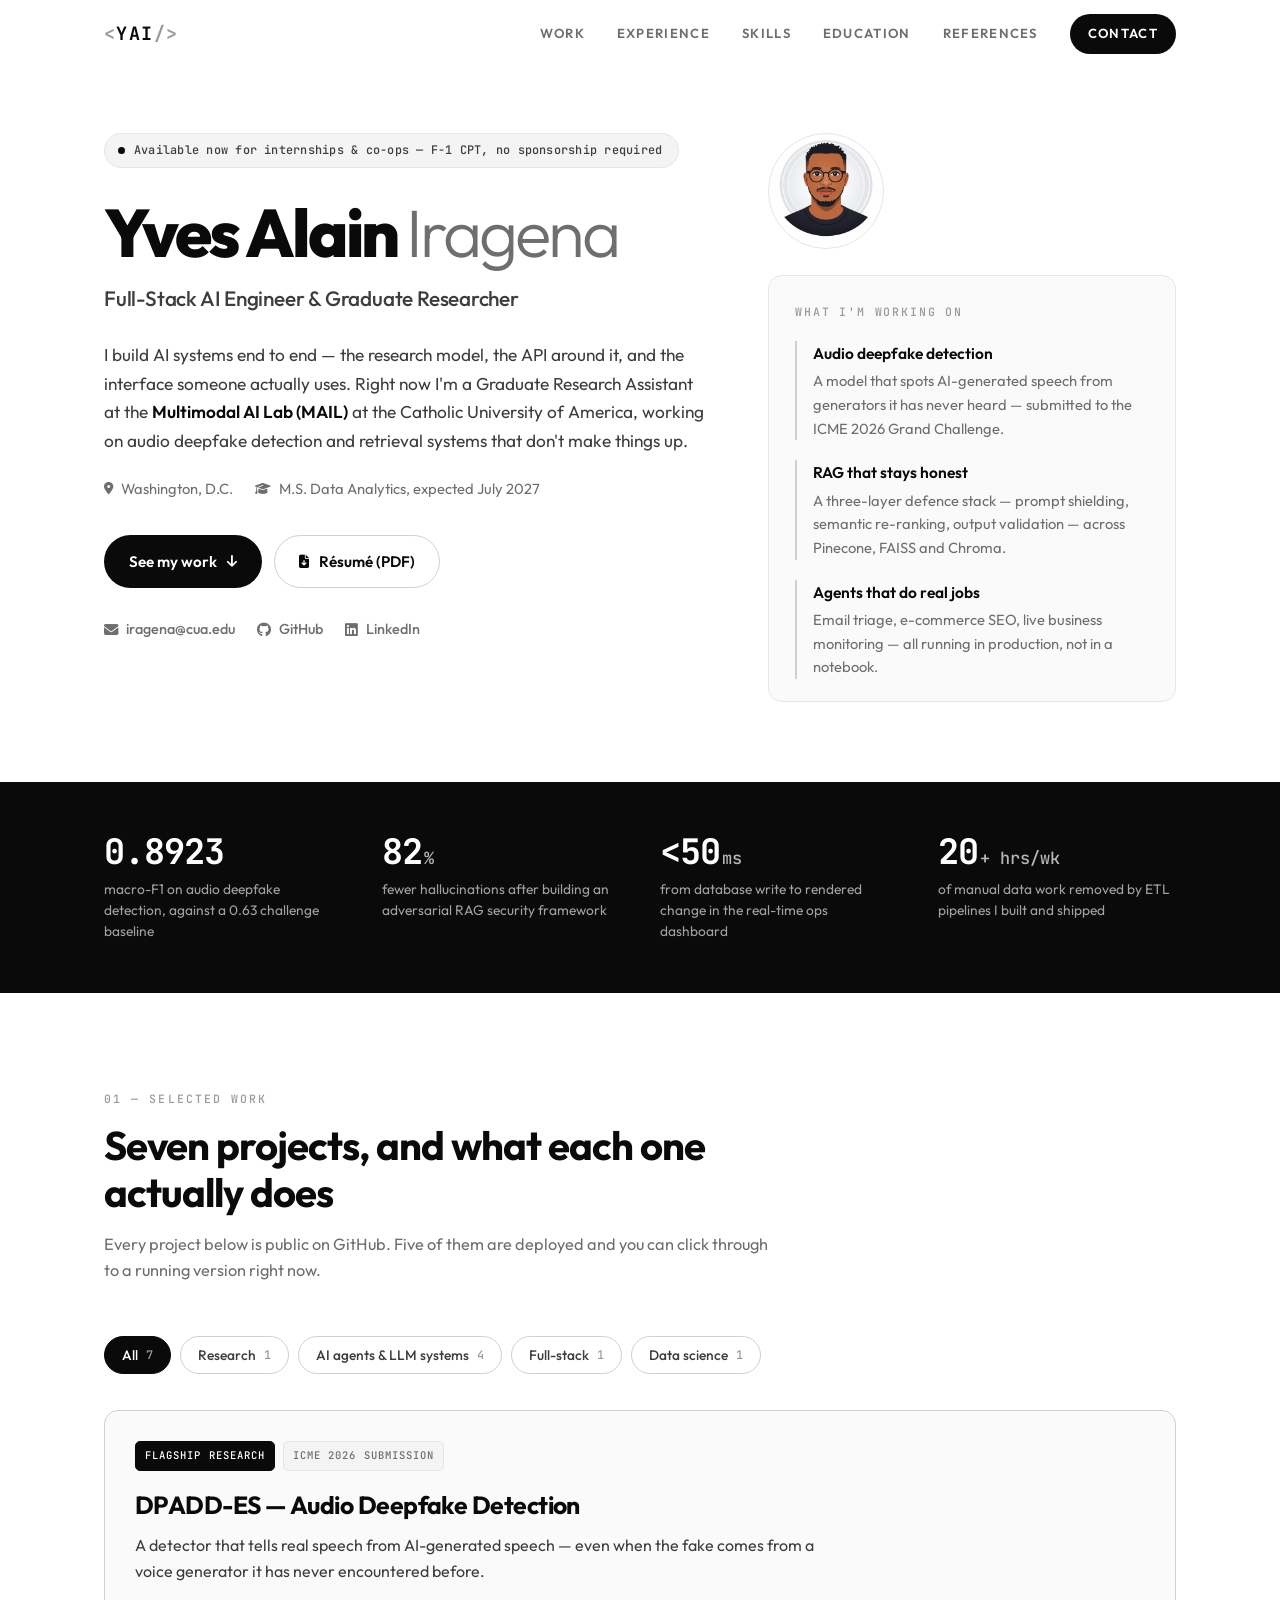
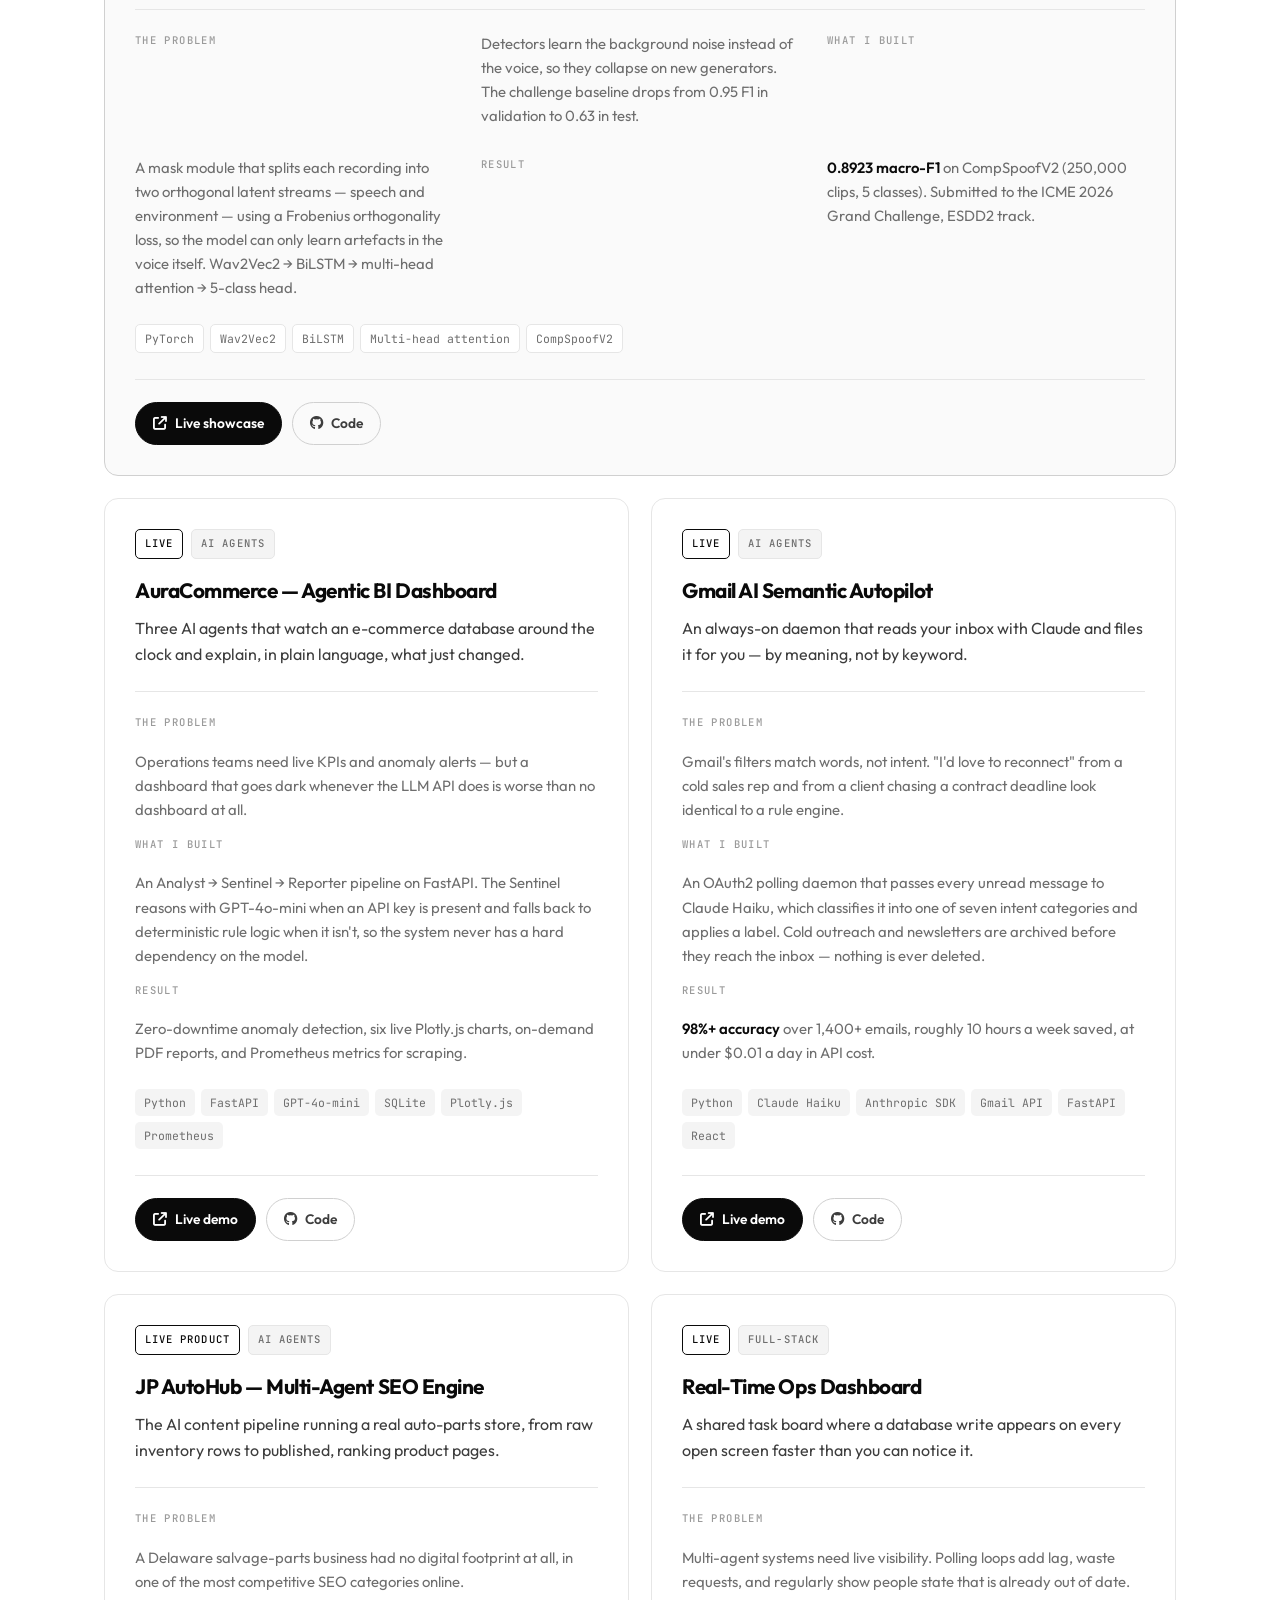
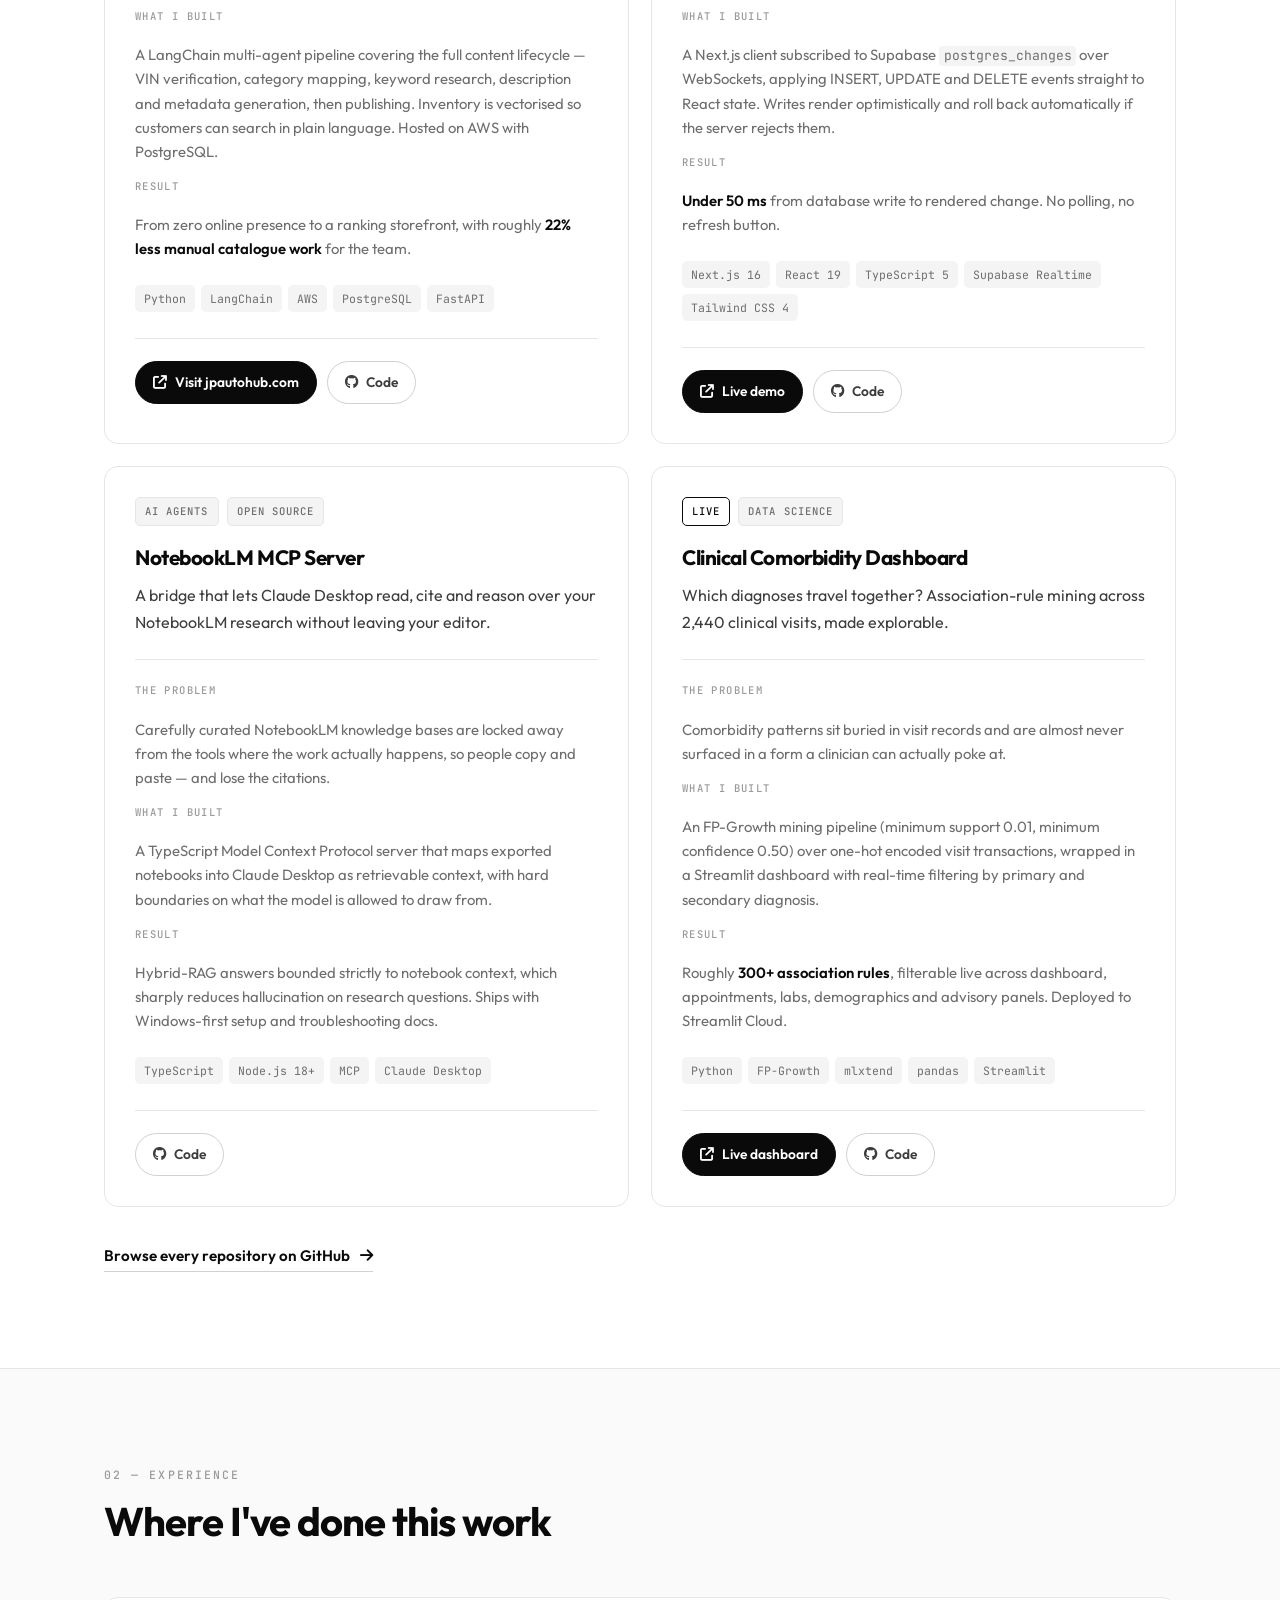
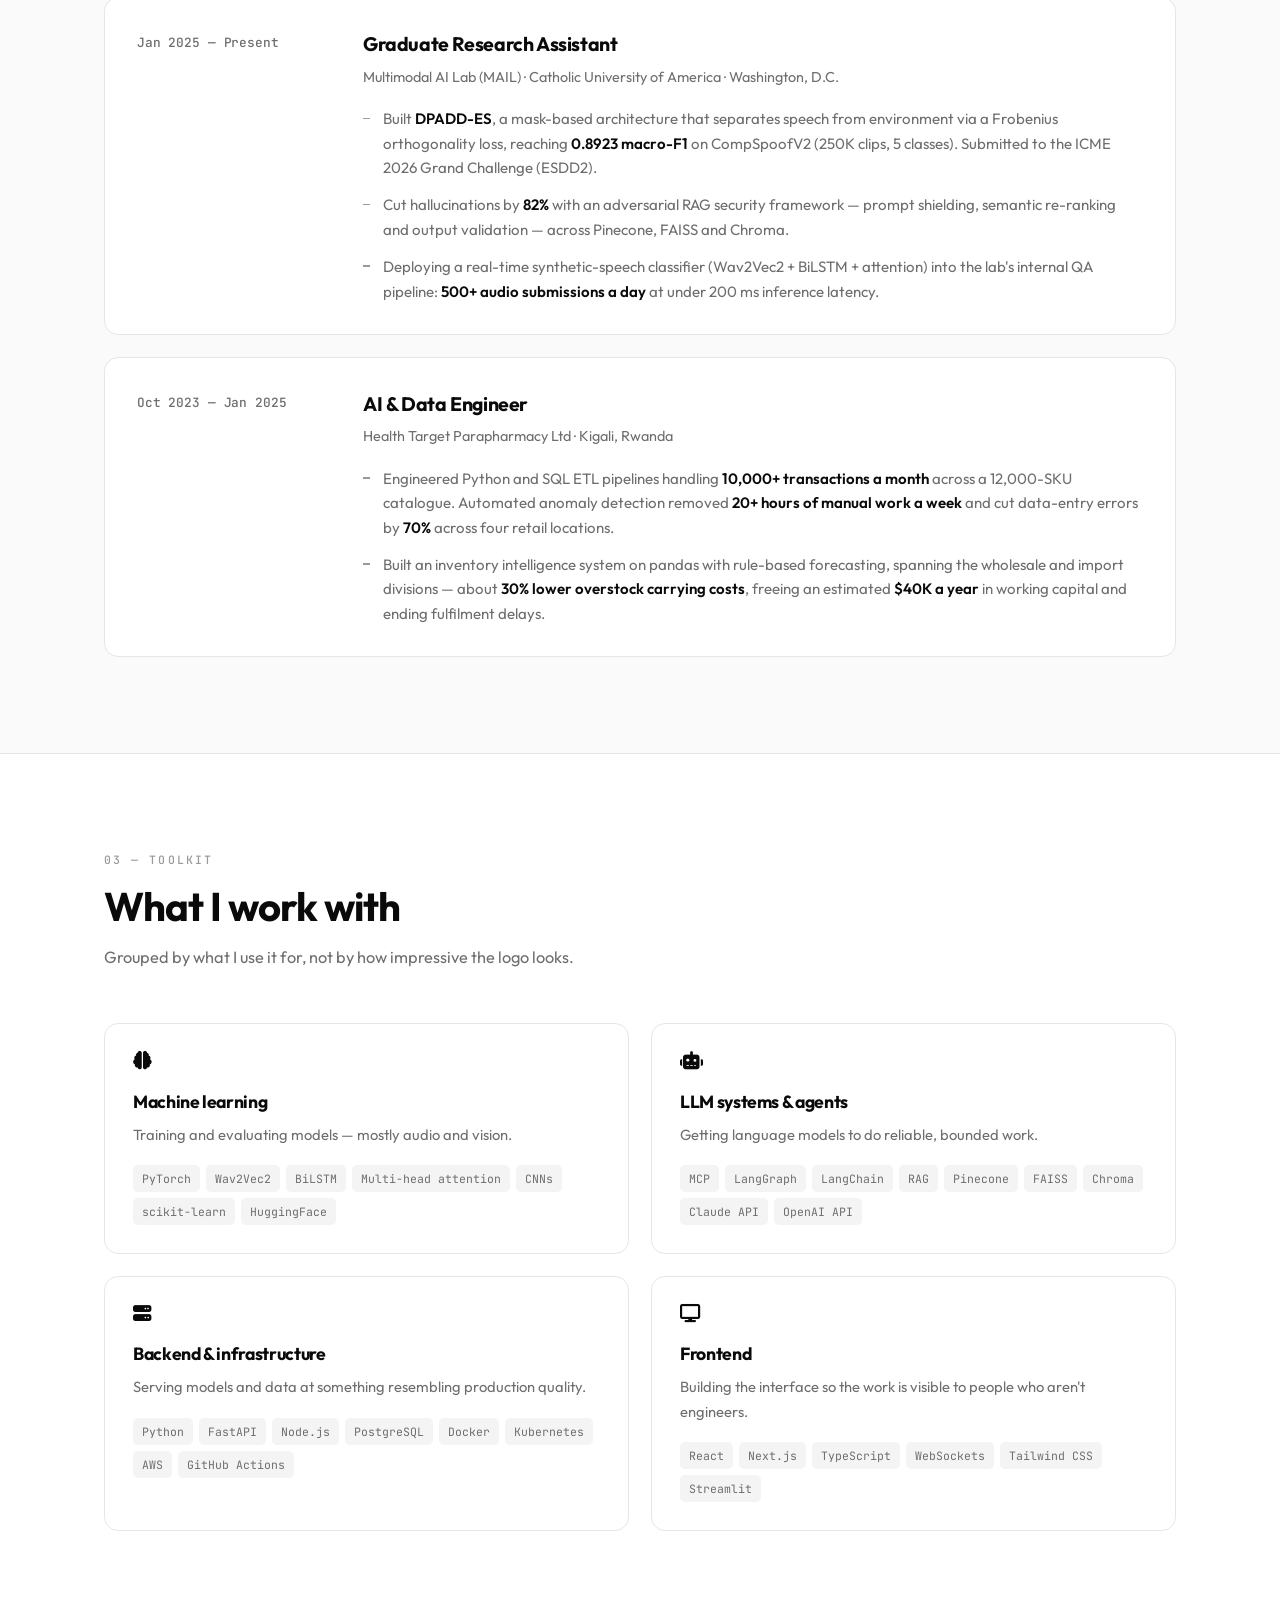
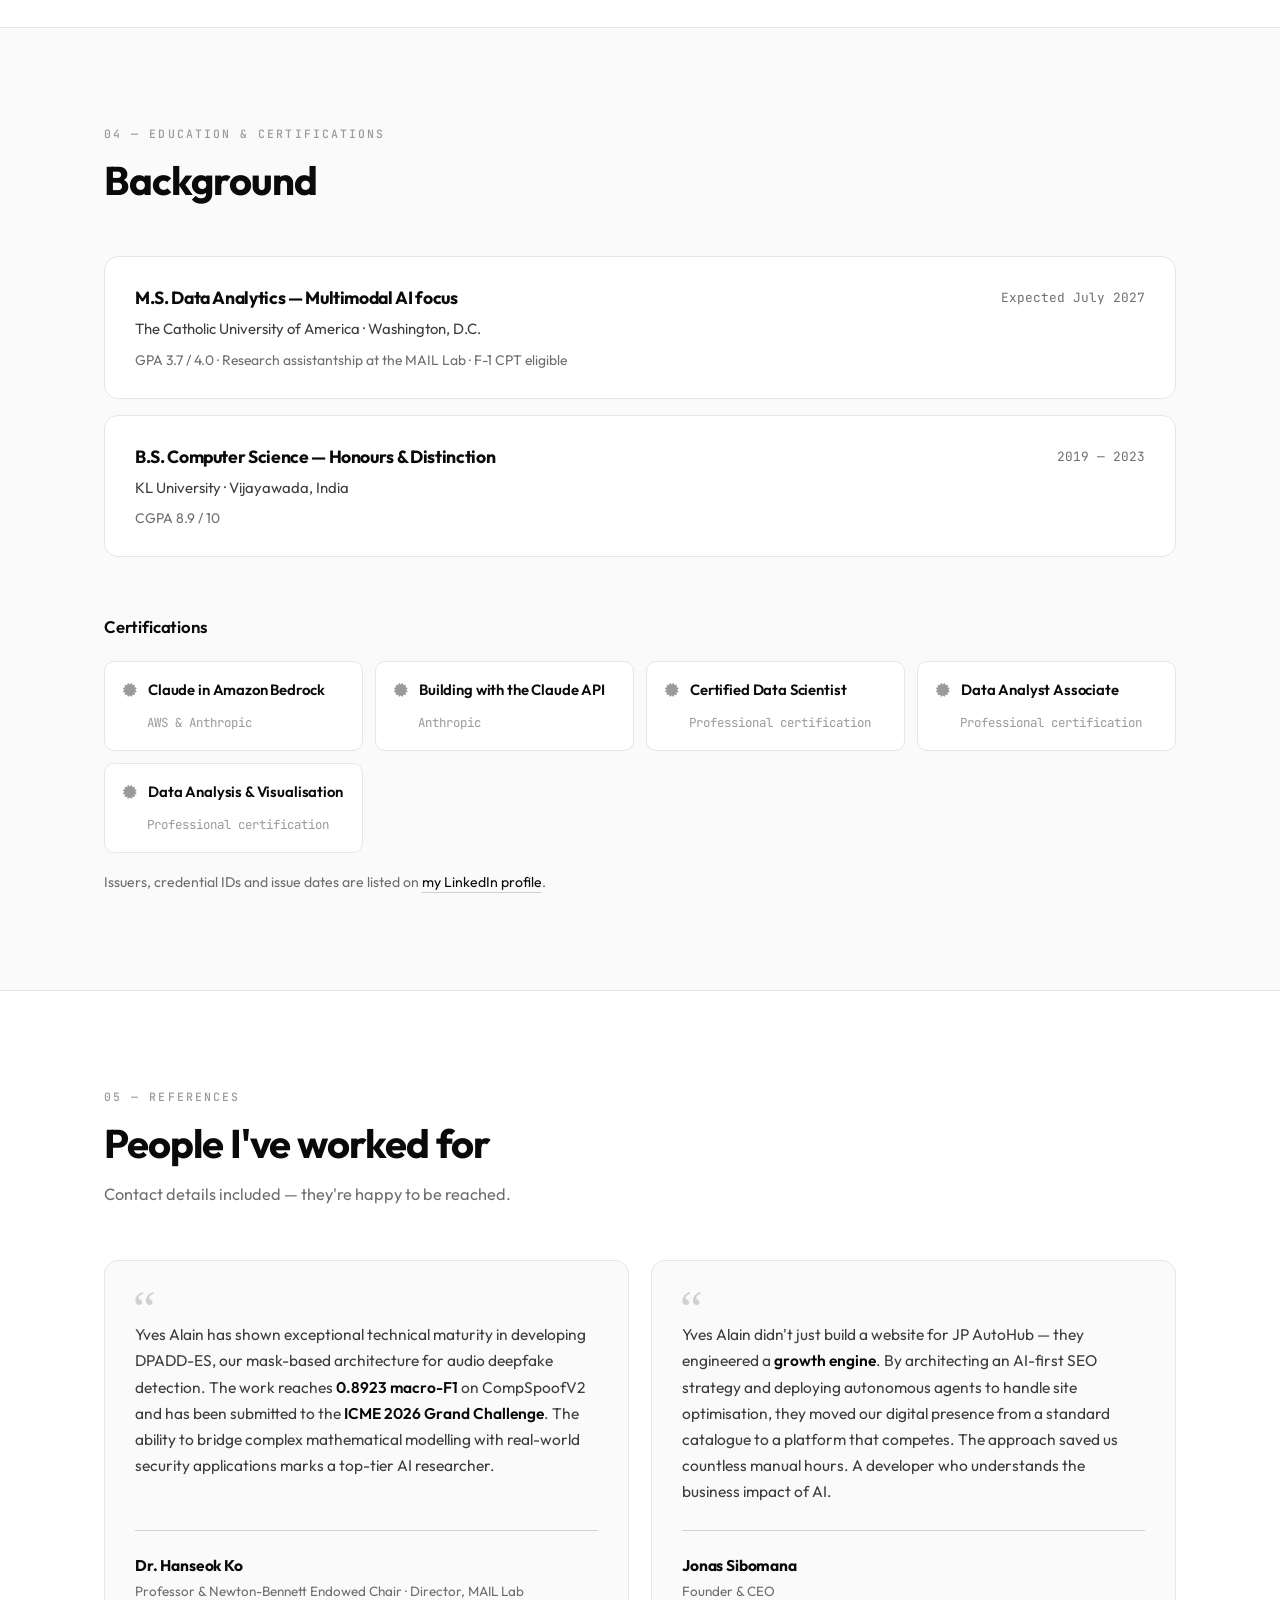
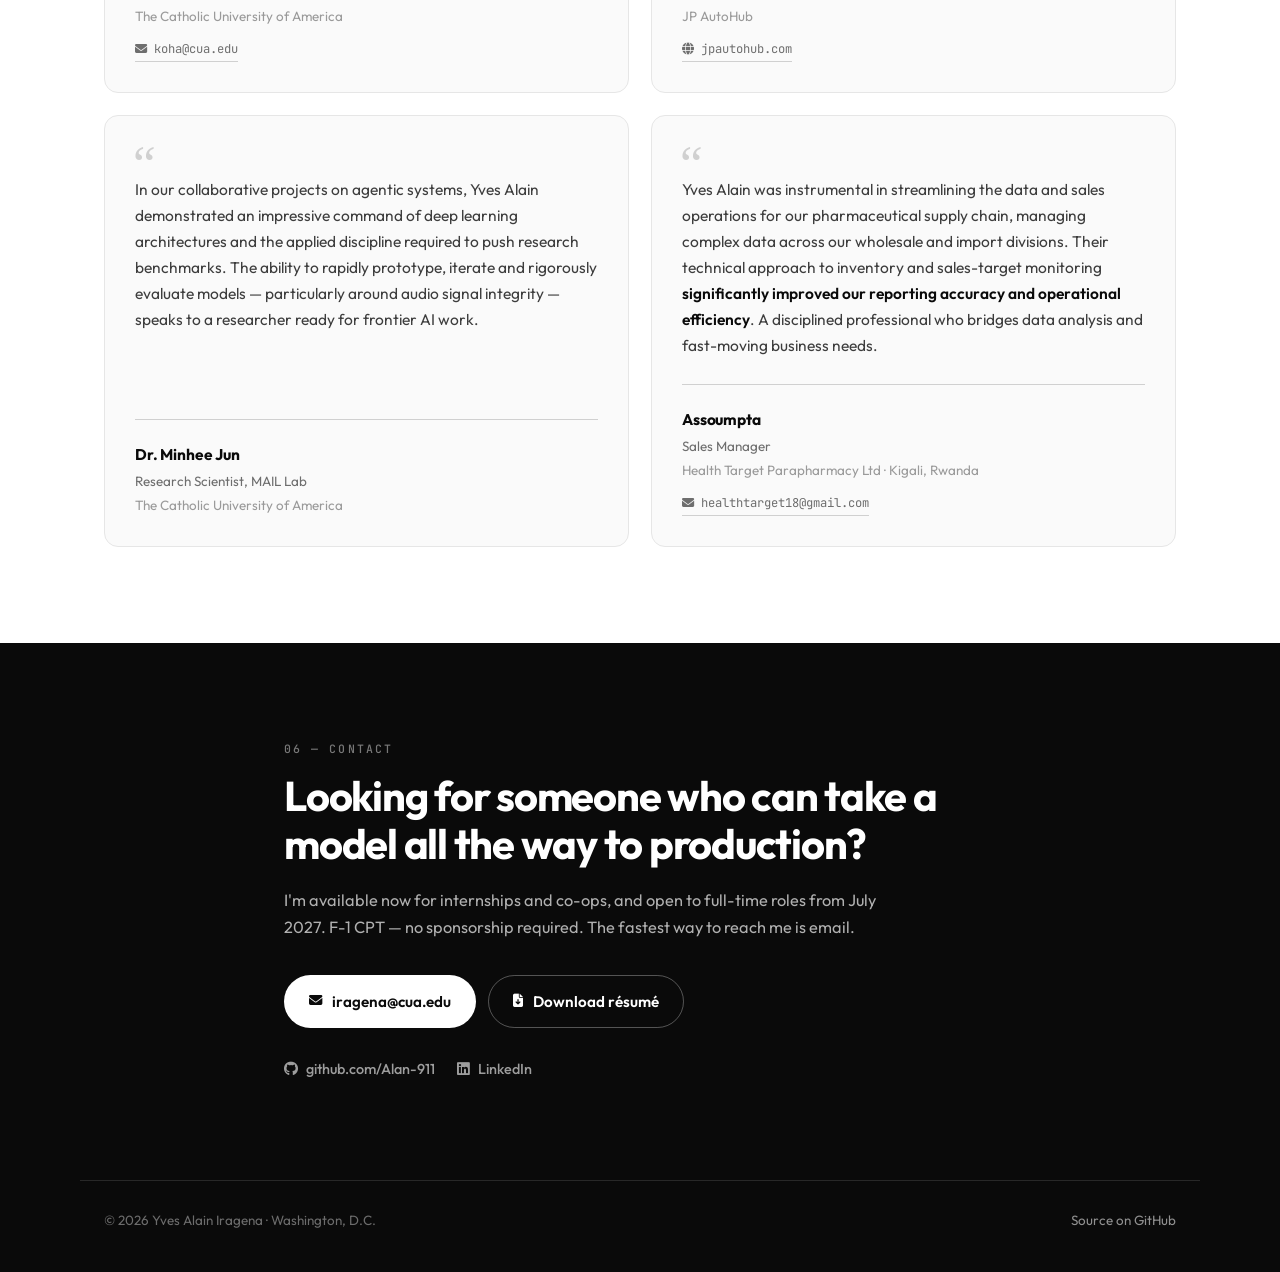
==== commit dd283ad4: "Point certifications at LinkedIn; harden hash landings - Certifications now link to LinkedIn for iss" ====
--- a/index.html
+++ b/index.html
@@ -534,6 +534,11 @@
                     <span class="cert-by">Professional certification</span>
                 </li>
             </ul>
+
+            <p class="certs-note">
+                Issuers, credential IDs and issue dates are listed on
+                <a href="https://www.linkedin.com/in/yves-alain-iragena-91b44b391" target="_blank" rel="noopener">my LinkedIn profile</a>.
+            </p>
         </div>
     </section>
 
--- a/style.css
+++ b/style.css
@@ -33,6 +33,10 @@
 html {
     scroll-behavior: smooth;
     -webkit-text-size-adjust: 100%;
+    /* Kept on html, not body. On body it forces overflow-y to `auto`, which
+       turns body into its own scroll container and breaks scrollIntoView,
+       window.scrollTo and #hash landings. */
+    overflow-x: hidden;
 }
 
 body {
@@ -42,7 +46,6 @@
     line-height: 1.65;
     font-size: 17px;
     font-weight: 400;
-    overflow-x: hidden;
     -webkit-font-smoothing: antialiased;
 }
 
@@ -744,6 +747,20 @@
     color: var(--ink-4);
     font-family: var(--mono);
 }
+
+.certs-note {
+    margin-top: 18px;
+    font-size: .88rem;
+    color: var(--ink-3);
+}
+.certs-note a {
+    color: var(--ink);
+    text-decoration: none;
+    border-bottom: 1px solid var(--line-2);
+    padding-bottom: 1px;
+    transition: border-color .2s var(--ease);
+}
+.certs-note a:hover { border-bottom-color: var(--ink); }
 
 /* ============ QUOTES ============ */
 
